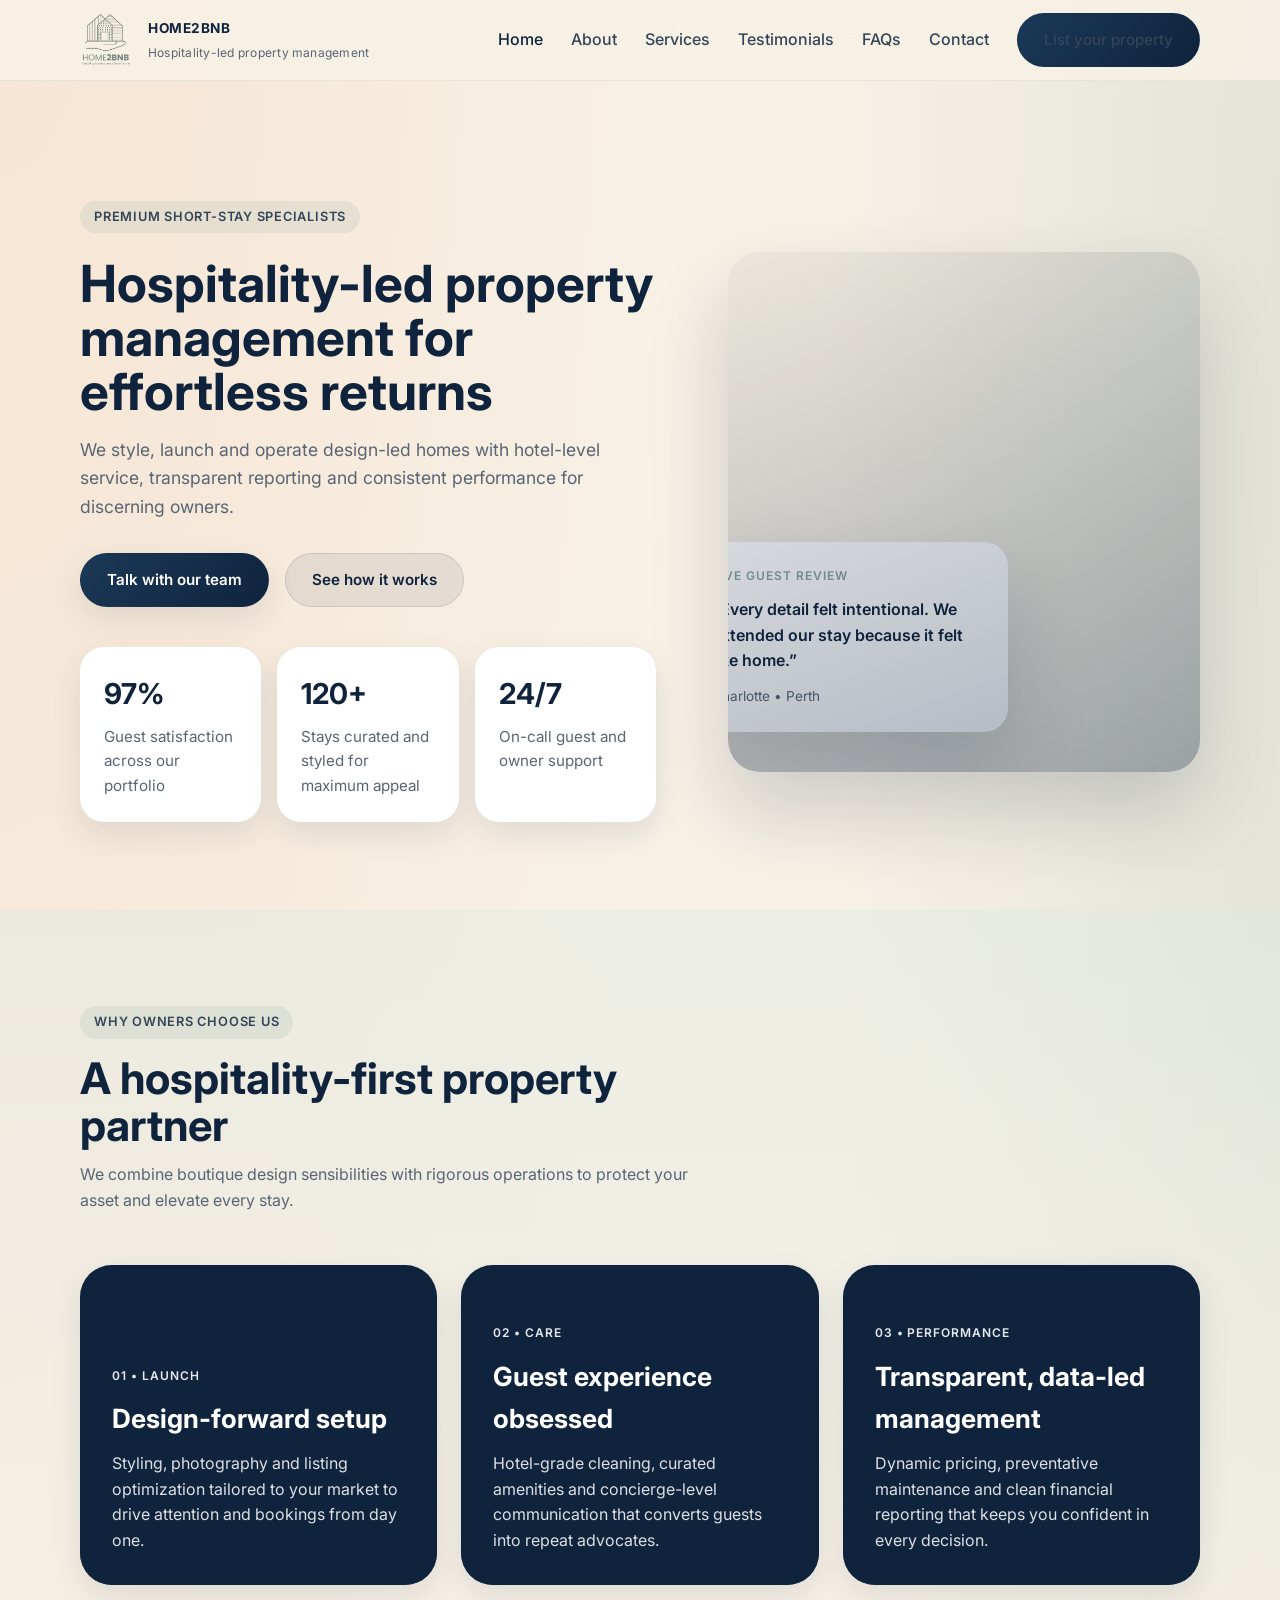
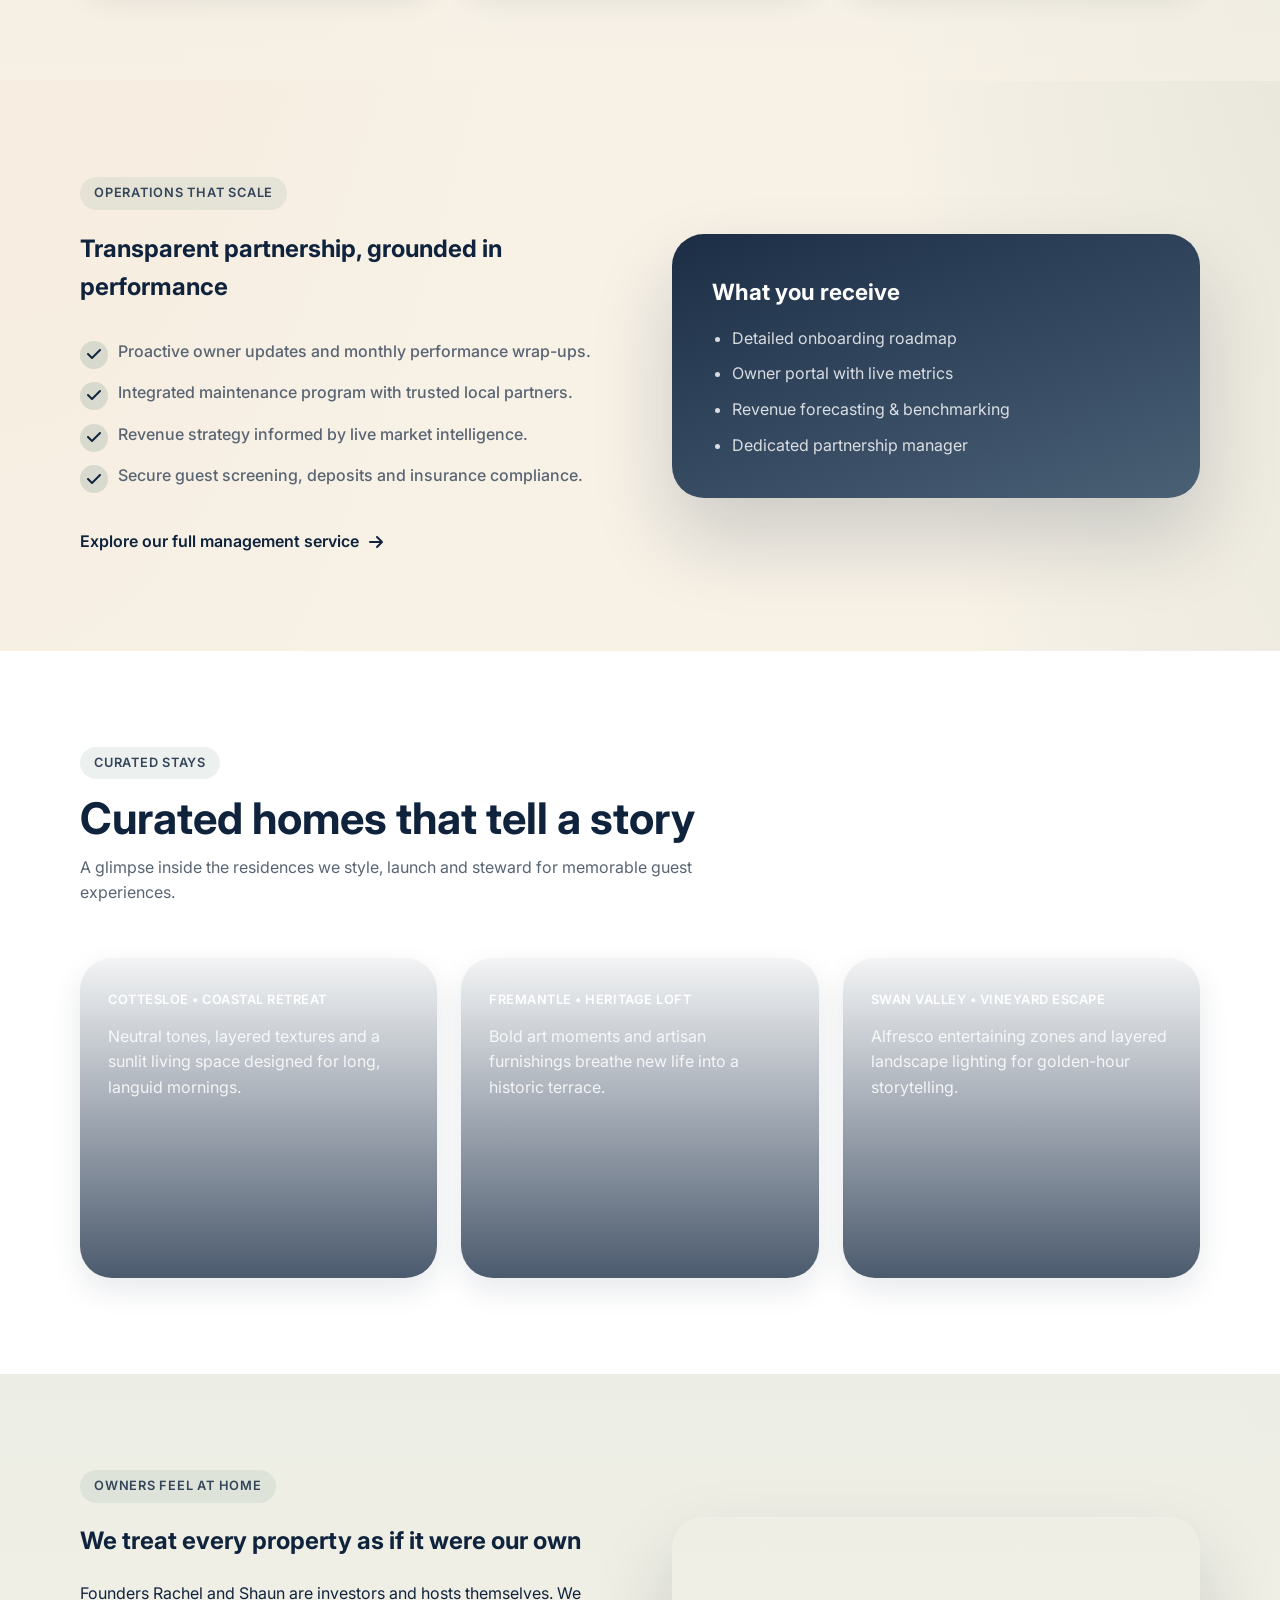
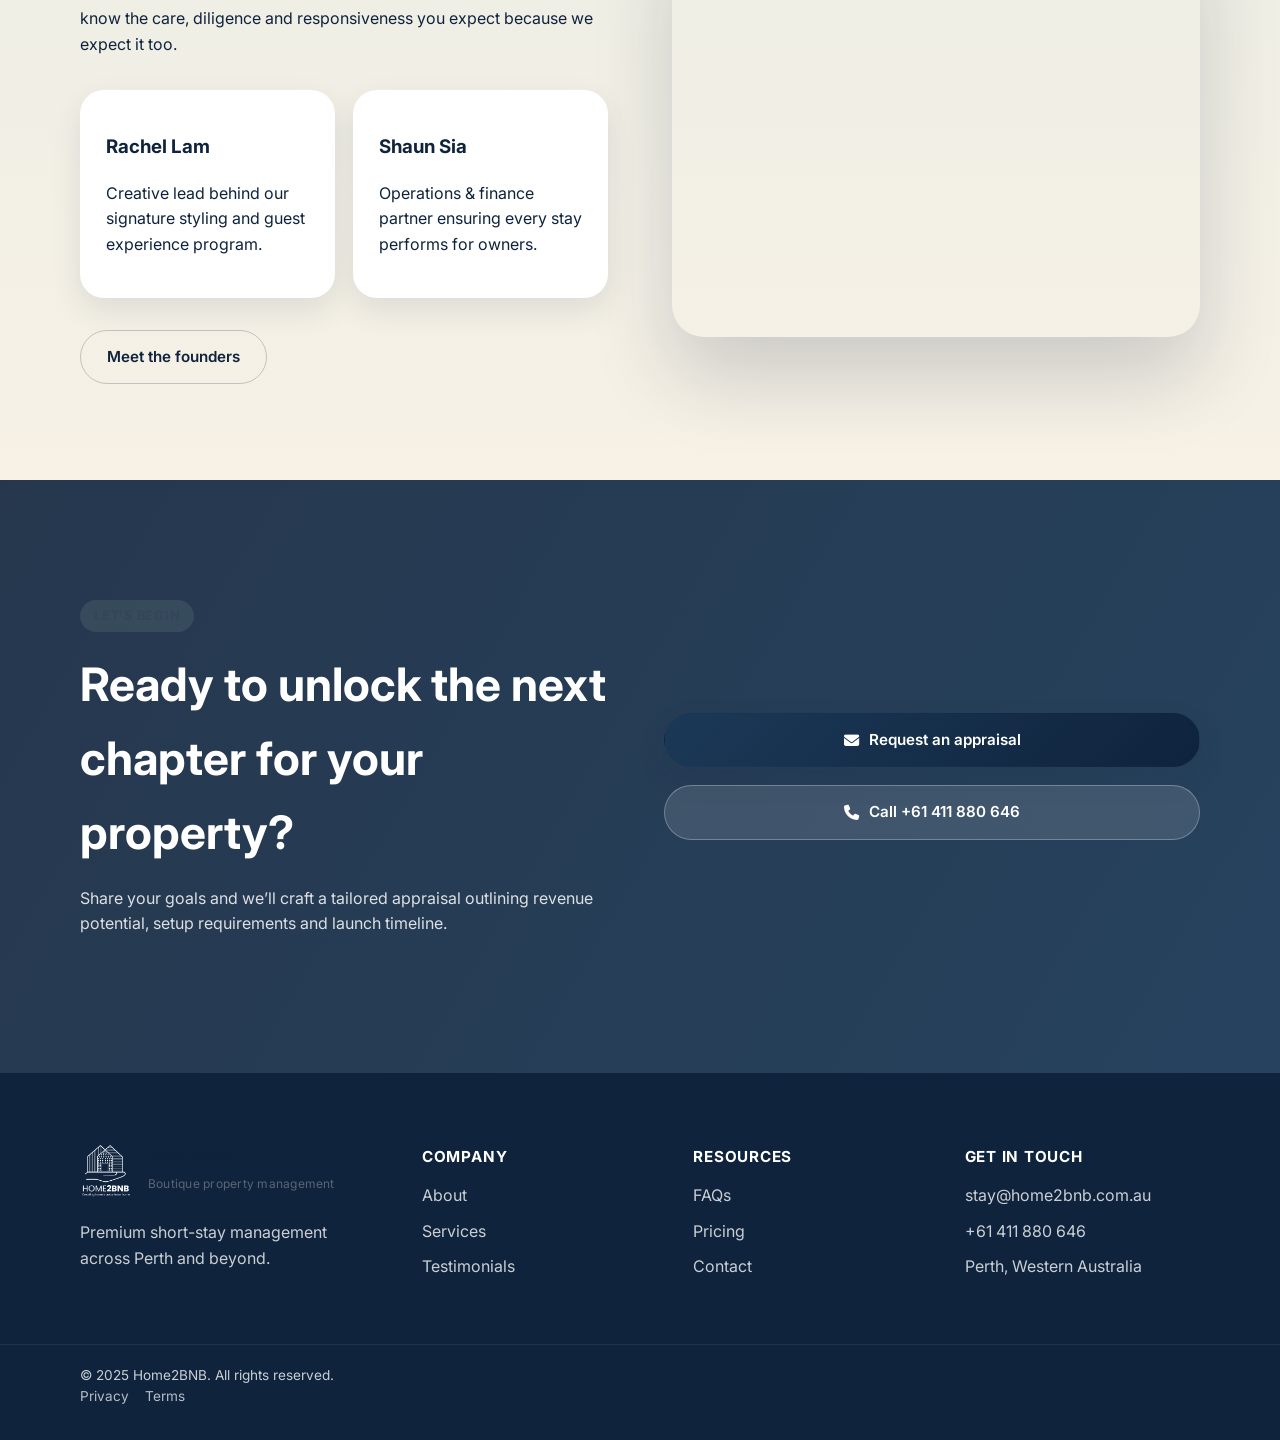
==== index.html @ 4fc65914 "Rename boutique assets to force fresh deploy" ====
<!DOCTYPE html>
<html lang="en">
<head>
  <meta charset="UTF-8" />
  <meta name="viewport" content="width=device-width, initial-scale=1" />
  <meta http-equiv="Cache-Control" content="no-cache, no-store, must-revalidate" />
  <meta http-equiv="Pragma" content="no-cache" />
  <meta http-equiv="Expires" content="0" />
  <title>Home2BNB — Hospitality-led Property Management</title>
  <link rel="preconnect" href="https://fonts.googleapis.com">
  <link rel="preconnect" href="https://fonts.gstatic.com" crossorigin>
  <link href="https://fonts.googleapis.com/css2?family=Inter:wght@400;500;600;700&display=swap" rel="stylesheet">
  <link rel="stylesheet" href="https://cdnjs.cloudflare.com/ajax/libs/font-awesome/6.5.0/css/all.min.css">
  <link rel="stylesheet" href="boutique-theme-v2.css?v=20240320" />
</head>
<body>
  <header class="main-header">
    <div class="container header-container">
      <a href="index.html" class="logo" aria-label="Home2BNB home">
        <img src="Asset 1.png" alt="Home2BNB logo" />
        <div class="logo-text">
          <span class="logo-name">Home2BNB</span>
          <span class="logo-tagline">Hospitality-led property management</span>
        </div>
      </a>

      <button class="nav-toggle" type="button" aria-expanded="false" aria-controls="primary-menu" aria-label="Toggle navigation">
        <span class="nav-toggle-icon" aria-hidden="true">
          <span></span>
          <span></span>
          <span></span>
        </span>
      </button>

      <nav class="nav-menu" id="primary-menu">
        <ul>
          <li class="is-active"><a href="index.html">Home</a></li>
          <li><a href="about.html">About</a></li>
          <li><a href="services.html">Services</a></li>
          <li><a href="testimonials.html">Testimonials</a></li>
          <li><a href="faqs.html">FAQs</a></li>
          <li><a href="contact.html">Contact</a></li>
          <li class="cta"><a class="btn btn-primary" href="https://book.hostfully.com/home2bnb">List your property</a></li>
        </ul>
      </nav>
    </div>
  </header>

  <main>
    <section class="hero">
      <div class="container hero__grid">
        <div class="hero__content">
          <span class="pill">Premium short-stay specialists</span>
          <h1>Hospitality-led property management for effortless returns</h1>
          <p class="lead">We style, launch and operate design-led homes with hotel-level service, transparent reporting and consistent performance for discerning owners.</p>
          <div class="hero__actions">
            <a class="btn btn-primary" href="contact.html">Talk with our team</a>
            <a class="btn btn-ghost" href="services.html">See how it works</a>
          </div>

          <dl class="hero__stats">
            <div class="stat-card reveal">
              <dt>97%</dt>
              <dd>Guest satisfaction across our portfolio</dd>
            </div>
            <div class="stat-card reveal" style="--reveal-delay: 120ms;">
              <dt>120+</dt>
              <dd>Stays curated and styled for maximum appeal</dd>
            </div>
            <div class="stat-card reveal" style="--reveal-delay: 240ms;">
              <dt>24/7</dt>
              <dd>On-call guest and owner support</dd>
            </div>
          </dl>
        </div>

        <div class="hero__visual">
          <div class="hero-photo" role="presentation">
            <div class="floating-card">
              <span class="floating-eyebrow">Live guest review</span>
              <p>“Every detail felt intentional. We extended our stay because it felt like home.”</p>
              <span class="floating-meta">Charlotte • Perth</span>
            </div>
          </div>
        </div>
      </div>
    </section>

    <section class="section section--soft" id="partner">
      <div class="container">
        <div class="section__head">
          <span class="pill">Why owners choose us</span>
          <h2>A hospitality-first property partner</h2>
          <p class="section__lead">We combine boutique design sensibilities with rigorous operations to protect your asset and elevate every stay.</p>
        </div>

        <div class="feature-grid">
          <article class="feature-card reveal" style="--bg:url('https://images.unsplash.com/photo-1505691723518-36a5ac3be353?auto=format&fit=crop&w=1600&q=80');">
            <span class="feature-card__eyebrow">01 • Launch</span>
            <h3>Design-forward setup</h3>
            <p>Styling, photography and listing optimization tailored to your market to drive attention and bookings from day one.</p>
          </article>

          <article class="feature-card reveal" style="--bg:url('https://images.unsplash.com/photo-1522202176988-66273c2fd55f?auto=format&fit=crop&w=1600&q=80'); --reveal-delay: 120ms;">
            <span class="feature-card__eyebrow">02 • Care</span>
            <h3>Guest experience obsessed</h3>
            <p>Hotel-grade cleaning, curated amenities and concierge-level communication that converts guests into repeat advocates.</p>
          </article>

          <article class="feature-card reveal" style="--bg:url('https://images.unsplash.com/photo-1499952127939-9bbf5af6c51c?auto=format&fit=crop&w=1600&q=80'); --reveal-delay: 240ms;">
            <span class="feature-card__eyebrow">03 • Performance</span>
            <h3>Transparent, data-led management</h3>
            <p>Dynamic pricing, preventative maintenance and clean financial reporting that keeps you confident in every decision.</p>
          </article>
        </div>
      </div>
    </section>

    <section class="section" id="operations">
      <div class="container split">
        <div class="split__content">
          <span class="pill">Operations that scale</span>
          <h2>Transparent partnership, grounded in performance</h2>
          <ul class="checklist">
            <li class="reveal">Proactive owner updates and monthly performance wrap-ups.</li>
            <li class="reveal" style="--reveal-delay: 120ms;">Integrated maintenance program with trusted local partners.</li>
            <li class="reveal" style="--reveal-delay: 240ms;">Revenue strategy informed by live market intelligence.</li>
            <li class="reveal" style="--reveal-delay: 360ms;">Secure guest screening, deposits and insurance compliance.</li>
          </ul>
          <a class="text-link" href="services.html">Explore our full management service <i class="fa-solid fa-arrow-right"></i></a>
        </div>
        <div class="split__visual reveal" style="--reveal-delay: 200ms;">
          <div class="gradient-panel">
            <h3>What you receive</h3>
            <ul>
              <li>Detailed onboarding roadmap</li>
              <li>Owner portal with live metrics</li>
              <li>Revenue forecasting &amp; benchmarking</li>
              <li>Dedicated partnership manager</li>
            </ul>
          </div>
        </div>
      </div>
    </section>

    <section class="section section--gallery" id="portfolio">
      <div class="container">
        <div class="section__head">
          <span class="pill">Curated stays</span>
          <h2>Curated homes that tell a story</h2>
          <p class="section__lead">A glimpse inside the residences we style, launch and steward for memorable guest experiences.</p>
        </div>
        <div class="property-grid">
          <article class="property-card reveal" style="--bg:url('https://images.unsplash.com/photo-1505691723518-36a5ac3be353?auto=format&fit=crop&w=1600&q=80');">
            <span class="property-card__label">Cottesloe • Coastal Retreat</span>
            <p>Neutral tones, layered textures and a sunlit living space designed for long, languid mornings.</p>
          </article>
          <article class="property-card reveal" style="--bg:url('https://images.unsplash.com/photo-1493666438817-866a91353ca9?auto=format&fit=crop&w=1600&q=80'); --reveal-delay: 120ms;">
            <span class="property-card__label">Fremantle • Heritage Loft</span>
            <p>Bold art moments and artisan furnishings breathe new life into a historic terrace.</p>
          </article>
          <article class="property-card reveal" style="--bg:url('https://images.unsplash.com/photo-1568605114967-8130f3a36994?auto=format&fit=crop&w=1600&q=80'); --reveal-delay: 240ms;">
            <span class="property-card__label">Swan Valley • Vineyard Escape</span>
            <p>Alfresco entertaining zones and layered landscape lighting for golden-hour storytelling.</p>
          </article>
        </div>
      </div>
    </section>

    <section class="section section--soft" id="owners">
      <div class="container split split--reverse">
        <div class="split__visual reveal">
          <div class="portrait-card" role="presentation"></div>
        </div>
        <div class="split__content">
          <span class="pill">Owners feel at home</span>
          <h2>We treat every property as if it were our own</h2>
          <p>Founders Rachel and Shaun are investors and hosts themselves. We know the care, diligence and responsiveness you expect because we expect it too.</p>
          <div class="bio-cards">
            <article class="bio-card reveal">
              <h3>Rachel Lam</h3>
              <p>Creative lead behind our signature styling and guest experience program.</p>
            </article>
            <article class="bio-card reveal" style="--reveal-delay: 160ms;">
              <h3>Shaun Sia</h3>
              <p>Operations &amp; finance partner ensuring every stay performs for owners.</p>
            </article>
          </div>
          <a class="btn btn-outline" href="about.html">Meet the founders</a>
        </div>
      </div>
    </section>

    <section class="section section--cta">
      <div class="container cta-panel">
        <div class="cta-panel__copy">
          <span class="pill">Let’s begin</span>
          <h2>Ready to unlock the next chapter for your property?</h2>
          <p>Share your goals and we’ll craft a tailored appraisal outlining revenue potential, setup requirements and launch timeline.</p>
        </div>
        <div class="cta-panel__actions">
          <a class="btn btn-primary" href="mailto:stay@home2bnb.com.au"><i class="fa-solid fa-envelope"></i> Request an appraisal</a>
          <a class="btn btn-ghost" href="tel:+61411880646"><i class="fa-solid fa-phone"></i> Call +61 411 880 646</a>
        </div>
      </div>
    </section>
  </main>

  <footer class="site-footer">
    <div class="container footer__grid">
      <div class="footer__brand">
        <a href="index.html" class="logo">
          <img src="Asset 2.png" alt="Home2BNB secondary logo" />
          <div class="logo-text">
            <span class="logo-name">Home2BNB</span>
            <span class="logo-tagline">Boutique property management</span>
          </div>
        </a>
        <p>Premium short-stay management across Perth and beyond.</p>
      </div>
      <div class="footer__column">
        <h4>Company</h4>
        <ul>
          <li><a href="about.html">About</a></li>
          <li><a href="services.html">Services</a></li>
          <li><a href="testimonials.html">Testimonials</a></li>
        </ul>
      </div>
      <div class="footer__column">
        <h4>Resources</h4>
        <ul>
          <li><a href="faqs.html">FAQs</a></li>
          <li><a href="services.html#pricing">Pricing</a></li>
          <li><a href="contact.html">Contact</a></li>
        </ul>
      </div>
      <div class="footer__column">
        <h4>Get in touch</h4>
        <ul>
          <li><a href="mailto:stay@home2bnb.com.au">stay@home2bnb.com.au</a></li>
          <li><a href="tel:+61411880646">+61 411 880 646</a></li>
          <li>Perth, Western Australia</li>
        </ul>
      </div>
    </div>
    <div class="footer__bottom">
      <div class="container">
        <span>© 2025 Home2BNB. All rights reserved.</span>
        <nav aria-label="Legal links">
          <a href="#">Privacy</a>
          <a href="#">Terms</a>
        </nav>
      </div>
    </div>
  </footer>

  <script src="boutique-effects-v2.js?v=20240320" defer></script>
</body>
</html>
---- boutique-theme-v2.css ----
/* =====================================================
   Home2BNB — Boutique Hospitality Theme
   Updated to mirror the refined peach & sage aesthetic
   ===================================================== */

:root {
  --sand-50: #f7f1e6;
  --sand-100: #efe5d5;
  --sand-200: #e3d6c0;
  --sage-200: #dde9e3;
  --sage-500: #8aa69a;
  --peach-400: #f5c7a5;
  --ink-900: #0f233d;
  --ink-700: #344559;
  --ink-500: #5a6573;
  --white: #ffffff;
  --radius-lg: 32px;
  --radius-md: 24px;
  --radius-sm: 16px;
  --shadow-lg: 0 40px 80px rgba(15, 35, 61, 0.18);
  --shadow-md: 0 22px 60px rgba(15, 35, 61, 0.12);
  --shadow-sm: 0 12px 30px rgba(15, 35, 61, 0.10);
  --max-width: 1120px;
}

* {
  box-sizing: border-box;
}

html {
  font-size: 16px;
  scroll-behavior: smooth;
}

body {
  margin: 0;
  font-family: "Inter", system-ui, -apple-system, "Segoe UI", sans-serif;
  color: var(--ink-900);
  line-height: 1.6;
  background:
    radial-gradient(100% 120% at 0% -10%, rgba(245, 199, 165, 0.32), transparent 55%),
    radial-gradient(70% 90% at 110% 10%, rgba(138, 166, 154, 0.24), transparent 65%),
    var(--sand-50);
}

a {
  color: inherit;
  text-decoration: none;
}

a:hover,
a:focus {
  opacity: 0.88;
}

img {
  display: block;
  max-width: 100%;
  height: auto;
}

.container {
  width: min(var(--max-width), 92%);
  margin-inline: auto;
}

main {
  overflow: hidden;
}

/* ===================== HEADER ===================== */
.main-header {
  position: sticky;
  top: 0;
  z-index: 80;
  background: rgba(247, 241, 230, 0.85);
  backdrop-filter: blur(18px);
  border-bottom: 1px solid rgba(15, 35, 61, 0.06);
}

.header-container {
  display: flex;
  align-items: center;
  justify-content: space-between;
  min-height: 80px;
  gap: 24px;
}

.logo {
  display: inline-flex;
  align-items: center;
  gap: 16px;
}

.logo img {
  width: 52px;
  height: 52px;
  object-fit: contain;
}

.logo-text {
  display: flex;
  flex-direction: column;
  gap: 4px;
}

.logo-name {
  font-weight: 700;
  letter-spacing: 0.04em;
  text-transform: uppercase;
  font-size: 0.85rem;
  color: var(--ink-900);
}

.logo-tagline {
  font-size: 0.75rem;
  color: var(--ink-500);
  letter-spacing: 0.02em;
}

.nav-toggle {
  display: none;
  background: var(--white);
  border: none;
  padding: 14px 16px;
  border-radius: var(--radius-sm);
  box-shadow: var(--shadow-sm);
  cursor: pointer;
}

.nav-toggle-icon {
  display: flex;
  flex-direction: column;
  gap: 6px;
}

.nav-toggle-icon span {
  width: 24px;
  height: 2px;
  background: var(--ink-900);
  border-radius: 999px;
  transition: transform 0.28s ease, opacity 0.28s ease;
}

.nav-toggle.is-active .nav-toggle-icon span:nth-child(1) {
  transform: translateY(8px) rotate(45deg);
}

.nav-toggle.is-active .nav-toggle-icon span:nth-child(2) {
  opacity: 0;
}

.nav-toggle.is-active .nav-toggle-icon span:nth-child(3) {
  transform: translateY(-8px) rotate(-45deg);
}

.nav-menu ul {
  list-style: none;
  display: flex;
  align-items: center;
  gap: 28px;
  margin: 0;
  padding: 0;
}

.nav-menu a {
  font-weight: 500;
  color: var(--ink-700);
}

.nav-menu .is-active a {
  color: var(--ink-900);
}

.nav-menu .cta .btn {
  box-shadow: none;
}

body.nav-open {
  overflow: hidden;
}

/* ===================== HERO ===================== */
.hero {
  padding: 120px 0 88px;
}

.hero__grid {
  display: grid;
  grid-template-columns: 1.1fr 0.9fr;
  gap: 72px;
  align-items: center;
}

.pill {
  display: inline-flex;
  align-items: center;
  gap: 8px;
  padding: 6px 14px;
  border-radius: 999px;
  font-size: 0.8rem;
  font-weight: 600;
  letter-spacing: 0.06em;
  text-transform: uppercase;
  background: rgba(138, 166, 154, 0.16);
  color: var(--ink-700);
}

.hero h1 {
  font-size: clamp(2.8rem, 4vw, 3.6rem);
  line-height: 1.05;
  margin: 24px 0 16px;
}

.lead {
  font-size: 1.1rem;
  color: var(--ink-500);
  max-width: 560px;
}

.hero__actions {
  display: flex;
  flex-wrap: wrap;
  gap: 16px;
  margin: 32px 0 40px;
}

.hero__stats {
  display: grid;
  grid-template-columns: repeat(3, minmax(0, 1fr));
  gap: 16px;
  margin: 0;
  padding: 0;
}

.hero__stats dt {
  font-size: 1.8rem;
  font-weight: 700;
  color: var(--ink-900);
}

.hero__stats dd {
  margin: 8px 0 0;
  color: var(--ink-500);
  font-size: 0.95rem;
}

.stat-card {
  background: var(--white);
  border-radius: var(--radius-md);
  padding: 24px;
  box-shadow: var(--shadow-sm);
  transition: transform 0.3s ease, box-shadow 0.3s ease;
}

.stat-card:hover {
  transform: translateY(-6px);
  box-shadow: var(--shadow-md);
}

.hero__visual {
  position: relative;
}

.hero-photo {
  position: relative;
  border-radius: var(--radius-lg);
  min-height: 520px;
  background: url('https://images.unsplash.com/photo-1505691723518-36a5ac3be353?auto=format&fit=crop&w=1600&q=80') center/cover;
  box-shadow: var(--shadow-lg);
  overflow: hidden;
}

.hero-photo::after {
  content: "";
  position: absolute;
  inset: 0;
  background: linear-gradient(160deg, rgba(15, 35, 61, 0.05), rgba(15, 35, 61, 0.35));
}

.floating-card {
  position: absolute;
  bottom: 40px;
  left: -40px;
  background: var(--white);
  border-radius: var(--radius-md);
  padding: 24px;
  width: min(320px, 90%);
  box-shadow: var(--shadow-lg);
  display: grid;
  gap: 12px;
  animation: float-in 1.1s ease forwards;
}

.floating-eyebrow {
  font-size: 0.75rem;
  font-weight: 600;
  letter-spacing: 0.08em;
  text-transform: uppercase;
  color: var(--sage-500);
}

.floating-card p {
  margin: 0;
  font-weight: 600;
  color: var(--ink-900);
}

.floating-meta {
  font-size: 0.85rem;
  color: var(--ink-500);
}

/* ===================== BUTTONS ===================== */
.btn {
  display: inline-flex;
  align-items: center;
  justify-content: center;
  gap: 10px;
  padding: 14px 26px;
  border-radius: 999px;
  font-weight: 600;
  font-size: 0.95rem;
  border: 1px solid transparent;
  transition: transform 0.25s ease, box-shadow 0.25s ease, background 0.25s ease;
}

.btn-primary {
  background: linear-gradient(135deg, #1b3957, #0f233d);
  color: var(--white);
  box-shadow: var(--shadow-sm);
}

.btn-primary:hover {
  transform: translateY(-3px);
  box-shadow: var(--shadow-md);
}

.btn-ghost {
  background: rgba(15, 35, 61, 0.08);
  color: var(--ink-900);
  border-color: rgba(15, 35, 61, 0.12);
}

.btn-ghost:hover {
  background: rgba(15, 35, 61, 0.12);
}

.btn-outline {
  border-color: rgba(15, 35, 61, 0.22);
  color: var(--ink-900);
  background: transparent;
}

.btn-outline:hover {
  border-color: rgba(15, 35, 61, 0.35);
}

.text-link {
  display: inline-flex;
  align-items: center;
  gap: 10px;
  font-weight: 600;
  color: var(--ink-900);
}

.text-link i {
  transition: transform 0.25s ease;
}

.text-link:hover i {
  transform: translateX(6px);
}

/* ===================== GENERIC SECTION LAYOUT ===================== */
.section {
  padding: 96px 0;
  position: relative;
}

.section--soft {
  background: linear-gradient(180deg, rgba(221, 233, 227, 0.42), rgba(247, 241, 230, 0.65));
}

.section--gallery {
  background: var(--white);
}

.section__head {
  text-align: left;
  max-width: 620px;
  margin-bottom: 52px;
}

.section__head h2 {
  margin: 16px 0 12px;
  font-size: clamp(2.2rem, 3.4vw, 2.8rem);
  line-height: 1.1;
}

.section__lead {
  color: var(--ink-500);
  margin: 0;
}

/* ===================== PAGE HERO (INTERIOR) ===================== */
.page-hero {
  padding: 140px 0 96px;
  background: linear-gradient(135deg, rgba(221, 233, 227, 0.55), rgba(247, 241, 230, 0.8));
}

.page-hero__inner {
  display: grid;
  grid-template-columns: repeat(2, minmax(0, 1fr));
  gap: 64px;
  align-items: center;
}

.page-hero__inner h1 {
  font-size: clamp(2.6rem, 4vw, 3.3rem);
  margin: 18px 0 12px;
}

.page-hero__inner p {
  color: var(--ink-500);
  margin-bottom: 0;
}

.page-hero__visual {
  min-height: 420px;
  border-radius: var(--radius-lg);
  background-size: cover;
  background-position: center;
  box-shadow: var(--shadow-lg);
  position: relative;
  overflow: hidden;
}

.page-hero__visual::after {
  content: "";
  position: absolute;
  inset: 0;
  background: linear-gradient(180deg, rgba(15, 35, 61, 0.05), rgba(15, 35, 61, 0.35));
}

.page-hero__meta {
  display: flex;
  gap: 24px;
  margin-top: 32px;
  flex-wrap: wrap;
}

.meta-card {
  background: var(--white);
  border-radius: var(--radius-md);
  padding: 20px 24px;
  box-shadow: var(--shadow-sm);
  min-width: 180px;
}

.meta-card strong {
  display: block;
  font-size: 1.1rem;
  color: var(--ink-900);
}

.meta-card span {
  display: block;
  margin-top: 6px;
  font-size: 0.9rem;
  color: var(--ink-500);
}

/* ===================== GENERIC GRID HELPERS ===================== */
.content-grid {
  display: grid;
  gap: 36px;
}

.content-grid--two {
  grid-template-columns: repeat(2, minmax(0, 1fr));
  align-items: start;
}

.card-stack {
  display: grid;
  gap: 20px;
}

.card {
  background: var(--white);
  border-radius: var(--radius-md);
  padding: 28px;
  box-shadow: var(--shadow-sm);
}

.card h3 {
  margin-top: 0;
  margin-bottom: 12px;
}

.card p:last-child {
  margin-bottom: 0;
}

.profile-card {
  display: grid;
  gap: 18px;
}

.profile-card img {
  border-radius: var(--radius-md);
  width: 100%;
  box-shadow: var(--shadow-sm);
}

.profile-card h3 {
  margin: 0;
}

.profile-card span {
  display: block;
  font-size: 0.9rem;
  color: var(--ink-500);
}

.highlight-band {
  display: grid;
  gap: 20px;
  padding: 32px;
  border-radius: var(--radius-lg);
  background: rgba(255, 255, 255, 0.78);
  box-shadow: var(--shadow-sm);
}

.highlight-band ul {
  margin: 0;
  padding-left: 20px;
  color: var(--ink-500);
  display: grid;
  gap: 10px;
}

.step-list {
  list-style: none;
  padding: 0;
  margin: 0;
  display: grid;
  gap: 18px;
  counter-reset: step;
}

.step-list li {
  counter-increment: step;
  position: relative;
  background: var(--white);
  border-radius: var(--radius-md);
  padding: 28px 28px 28px 88px;
  box-shadow: var(--shadow-sm);
}

.step-list li::before {
  content: counter(step, decimal-leading-zero);
  position: absolute;
  left: 28px;
  top: 28px;
  font-weight: 700;
  font-size: 1.2rem;
  letter-spacing: 0.08em;
  color: var(--ink-900);
}

.service-matrix {
  display: grid;
  gap: 20px;
}

.service-matrix .card {
  display: grid;
  gap: 14px;
}

/* ===================== FAQ ===================== */
.faq-list {
  display: grid;
  gap: 18px;
}

.faq-item {
  background: var(--white);
  border-radius: var(--radius-md);
  padding: 24px 28px;
  box-shadow: var(--shadow-sm);
}

.faq-item h3 {
  margin: 0 0 10px;
  font-size: 1.2rem;
}

.faq-item p {
  margin: 0;
  color: var(--ink-500);
}

/* ===================== CONTACT ===================== */
.contact-grid {
  display: grid;
  gap: 32px;
  grid-template-columns: repeat(2, minmax(0, 1fr));
}

.contact-card {
  background: var(--white);
  border-radius: var(--radius-lg);
  padding: 32px;
  box-shadow: var(--shadow-md);
  display: grid;
  gap: 16px;
}

.contact-card a {
  font-weight: 600;
}

.form-card form {
  display: grid;
  gap: 16px;
}

.form-card label {
  display: grid;
  gap: 8px;
  font-weight: 600;
  color: var(--ink-700);
}

.form-card input,
.form-card textarea {
  padding: 14px 16px;
  border-radius: var(--radius-sm);
  border: 1px solid rgba(15, 35, 61, 0.18);
  font: inherit;
  resize: vertical;
}

.form-card textarea {
  min-height: 140px;
}

/* ===================== TESTIMONIAL GRID ===================== */
.testimonial-grid {
  display: grid;
  gap: 20px;
  grid-template-columns: repeat(3, minmax(0, 1fr));
}

.testimonial-card {
  background: var(--white);
  border-radius: var(--radius-md);
  padding: 28px;
  box-shadow: var(--shadow-sm);
  display: grid;
  gap: 18px;
}

.testimonial-card .quote {
  font-size: 1.05rem;
  color: var(--ink-700);
}

.testimonial-card .meta {
  display: flex;
  align-items: center;
  gap: 14px;
  font-weight: 600;
}

.testimonial-card .meta span {
  display: block;
  font-size: 0.85rem;
  color: var(--ink-500);
}

/* ===================== FEATURE GRID ===================== */
.feature-grid {
  display: grid;
  grid-template-columns: repeat(3, minmax(0, 1fr));
  gap: 24px;
}

.feature-card {
  position: relative;
  padding: 32px;
  border-radius: var(--radius-lg);
  min-height: 320px;
  display: flex;
  flex-direction: column;
  justify-content: flex-end;
  color: var(--white);
  background: #0f233d;
  overflow: hidden;
  box-shadow: var(--shadow-sm);
  transform: translateY(10px);
  transition: transform 0.4s ease, box-shadow 0.4s ease;
}

.feature-card::before {
  content: "";
  position: absolute;
  inset: 0;
  background: linear-gradient(180deg, rgba(15, 35, 61, 0.1) 0%, rgba(15, 35, 61, 0.75) 100%), var(--bg, transparent);
  z-index: 1;
}

.feature-card::after {
  content: "";
  position: absolute;
  inset: 0;
  background: var(--bg, transparent);
  background-image: var(--bg);
  background-size: cover;
  background-position: center;
  z-index: 0;
  transform: scale(1.03);
}

.feature-card > * {
  position: relative;
  z-index: 2;
}

.feature-card__eyebrow {
  font-weight: 600;
  letter-spacing: 0.08em;
  text-transform: uppercase;
  font-size: 0.75rem;
  opacity: 0.9;
}

.feature-card h3 {
  font-size: 1.65rem;
  margin: 12px 0;
}

.feature-card p {
  margin: 0;
  color: rgba(255, 255, 255, 0.86);
}

.feature-card:hover {
  transform: translateY(-8px);
  box-shadow: var(--shadow-md);
}

/* ===================== SPLIT SECTION ===================== */
.split {
  display: grid;
  grid-template-columns: repeat(2, minmax(0, 1fr));
  gap: 64px;
  align-items: center;
}

.checklist {
  list-style: none;
  padding: 0;
  margin: 32px 0 40px;
  display: grid;
  gap: 16px;
}

.checklist li {
  padding-left: 38px;
  position: relative;
  color: var(--ink-500);
  font-weight: 500;
}

.checklist li::before {
  content: "\f00c";
  font-family: "Font Awesome 6 Free";
  font-weight: 900;
  position: absolute;
  left: 0;
  top: 2px;
  width: 28px;
  height: 28px;
  border-radius: 50%;
  display: grid;
  place-items: center;
  background: rgba(138, 166, 154, 0.28);
  color: var(--ink-900);
}

.gradient-panel {
  background: linear-gradient(160deg, rgba(15, 35, 61, 0.95), rgba(27, 57, 87, 0.78));
  color: var(--white);
  padding: 40px;
  border-radius: var(--radius-lg);
  box-shadow: var(--shadow-lg);
  display: grid;
  gap: 16px;
}

.gradient-panel h3 {
  margin: 0;
  font-size: 1.4rem;
}

.gradient-panel ul {
  margin: 0;
  padding-left: 20px;
  color: rgba(255, 255, 255, 0.82);
  display: grid;
  gap: 10px;
}

/* ===================== GALLERY ===================== */
.property-grid {
  display: grid;
  grid-template-columns: repeat(3, minmax(0, 1fr));
  gap: 24px;
}

.property-card {
  position: relative;
  border-radius: var(--radius-lg);
  padding: 28px;
  min-height: 320px;
  color: var(--white);
  overflow: hidden;
  box-shadow: var(--shadow-sm);
  transition: transform 0.35s ease, box-shadow 0.35s ease;
}

.property-card::before {
  content: "";
  position: absolute;
  inset: 0;
  background-image: var(--bg);
  background-size: cover;
  background-position: center;
  transform: scale(1.05);
  z-index: 0;
}

.property-card::after {
  content: "";
  position: absolute;
  inset: 0;
  background: linear-gradient(180deg, rgba(15, 35, 61, 0.05) 0%, rgba(15, 35, 61, 0.75) 100%);
  z-index: 1;
}

.property-card > * {
  position: relative;
  z-index: 2;
}

.property-card__label {
  font-weight: 600;
  letter-spacing: 0.04em;
  text-transform: uppercase;
  font-size: 0.8rem;
}

.property-card p {
  margin-top: 12px;
  color: rgba(255, 255, 255, 0.85);
}

.property-card:hover {
  transform: translateY(-8px);
  box-shadow: var(--shadow-md);
}

/* ===================== OWNER SECTION ===================== */
.split--reverse {
  direction: rtl;
}

.split--reverse > * {
  direction: ltr;
}

.portrait-card {
  background: url('https://images.unsplash.com/photo-1521572267360-ee0c2909d518?auto=format&fit=crop&w=1200&q=80') center/cover;
  border-radius: var(--radius-lg);
  min-height: 420px;
  box-shadow: var(--shadow-lg);
}

.bio-cards {
  display: grid;
  grid-template-columns: repeat(2, minmax(0, 1fr));
  gap: 18px;
  margin: 32px 0;
}

.bio-card {
  background: var(--white);
  border-radius: var(--radius-md);
  padding: 24px 26px;
  box-shadow: var(--shadow-sm);
  transition: transform 0.3s ease, box-shadow 0.3s ease;
}

.bio-card:hover {
  transform: translateY(-6px);
  box-shadow: var(--shadow-md);
}

/* ===================== CTA PANEL ===================== */
.section--cta {
  padding: 120px 0;
  background:
    linear-gradient(120deg, rgba(15, 35, 61, 0.9), rgba(27, 57, 87, 0.95)),
    url('https://images.unsplash.com/photo-1522708323590-d24dbb6b0267?auto=format&fit=crop&w=1600&q=80') center/cover;
  color: var(--white);
}

.cta-panel {
  display: grid;
  grid-template-columns: repeat(2, minmax(0, 1fr));
  gap: 48px;
  align-items: center;
}

.cta-panel__copy h2 {
  font-size: clamp(2.2rem, 3.6vw, 3rem);
  margin: 16px 0 12px;
}

.cta-panel__copy p {
  color: rgba(255, 255, 255, 0.84);
}

.cta-panel__actions {
  display: grid;
  gap: 18px;
}

.cta-panel .btn-ghost {
  background: rgba(255, 255, 255, 0.12);
  color: var(--white);
  border-color: rgba(255, 255, 255, 0.28);
}

/* ===================== FOOTER ===================== */
.site-footer {
  background: var(--ink-900);
  color: rgba(255, 255, 255, 0.78);
  padding: 72px 0 32px;
}

.footer__grid {
  display: grid;
  grid-template-columns: 1.3fr repeat(3, minmax(0, 1fr));
  gap: 36px;
}

.footer__brand .logo img {
  filter: brightness(10);
}

.footer__brand p {
  margin-top: 16px;
  max-width: 280px;
}

.footer__column h4 {
  margin: 0 0 14px;
  color: var(--white);
  font-size: 0.95rem;
  letter-spacing: 0.05em;
  text-transform: uppercase;
}

.footer__column ul {
  list-style: none;
  padding: 0;
  margin: 0;
  display: grid;
  gap: 10px;
}

.footer__column a:hover {
  color: var(--white);
}

.footer__bottom {
  border-top: 1px solid rgba(255, 255, 255, 0.08);
  margin-top: 56px;
  padding-top: 20px;
  font-size: 0.85rem;
}

.footer__bottom nav {
  display: flex;
  gap: 16px;
}

.footer__bottom nav a {
  color: rgba(255, 255, 255, 0.7);
}

/* ===================== ANIMATIONS ===================== */
.reveal {
  opacity: 0;
  transform: translateY(28px);
  transition: opacity 0.7s ease, transform 0.7s ease;
  transition-delay: var(--reveal-delay, 0ms);
}

.reveal.in {
  opacity: 1;
  transform: translateY(0);
}

@keyframes float-in {
  from {
    opacity: 0;
    transform: translate3d(-20px, 40px, 0);
  }
  to {
    opacity: 1;
    transform: translate3d(0, 0, 0);
  }
}

/* ===================== RESPONSIVE ===================== */
@media (max-width: 1024px) {
  .hero__grid,
  .split,
  .cta-panel,
  .page-hero__inner,
  .content-grid--two,
  .contact-grid,
  .testimonial-grid {
    grid-template-columns: 1fr;
  }

  .hero__grid {
    gap: 48px;
  }

  .hero-photo {
    min-height: 400px;
  }

  .feature-grid,
  .property-grid,
  .bio-cards,
  .card-stack {
    grid-template-columns: repeat(2, minmax(0, 1fr));
  }

  .floating-card {
    left: 24px;
    bottom: 24px;
  }
}

@media (max-width: 900px) {
  .nav-toggle {
    display: inline-flex;
  }

  .nav-menu {
    position: fixed;
    inset: 88px 16px auto 16px;
    padding: 24px;
    background: var(--white);
    border-radius: var(--radius-md);
    box-shadow: var(--shadow-lg);
    opacity: 0;
    pointer-events: none;
    transform: translateY(-12px);
    transition: opacity 0.3s ease, transform 0.3s ease;
  }

  .nav-menu ul {
    flex-direction: column;
    align-items: flex-start;
    gap: 18px;
  }

  .nav-menu .cta {
    width: 100%;
  }

  .nav-menu .cta .btn {
    width: 100%;
    justify-content: center;
  }

  .nav-menu.is-open {
    opacity: 1;
    pointer-events: auto;
    transform: translateY(0);
  }
}

@media (max-width: 768px) {
  .hero {
    padding: 96px 0 72px;
  }

  .hero__stats {
    grid-template-columns: 1fr;
  }

  .feature-grid,
  .property-grid,
  .contact-grid,
  .testimonial-grid,
  .card-stack {
    grid-template-columns: 1fr;
  }

  .step-list li {
    padding-left: 72px;
  }

  .bio-cards {
    grid-template-columns: 1fr;
  }

  .floating-card {
    position: static;
    margin: 24px 0 0;
    width: 100%;
    animation: float-in 1.1s ease forwards;
  }

  .portrait-card {
    min-height: 320px;
  }

  .cta-panel {
    gap: 32px;
  }

  .cta-panel__actions {
    gap: 14px;
  }

  .footer__grid {
    grid-template-columns: 1fr;
  }
}

@media (max-width: 520px) {
  .header-container {
    gap: 12px;
  }

  .logo img {
    width: 44px;
    height: 44px;
  }

  .logo-text {
    gap: 2px;
  }

  .hero h1 {
    font-size: 2.4rem;
  }

  .section {
    padding: 80px 0;
  }
}
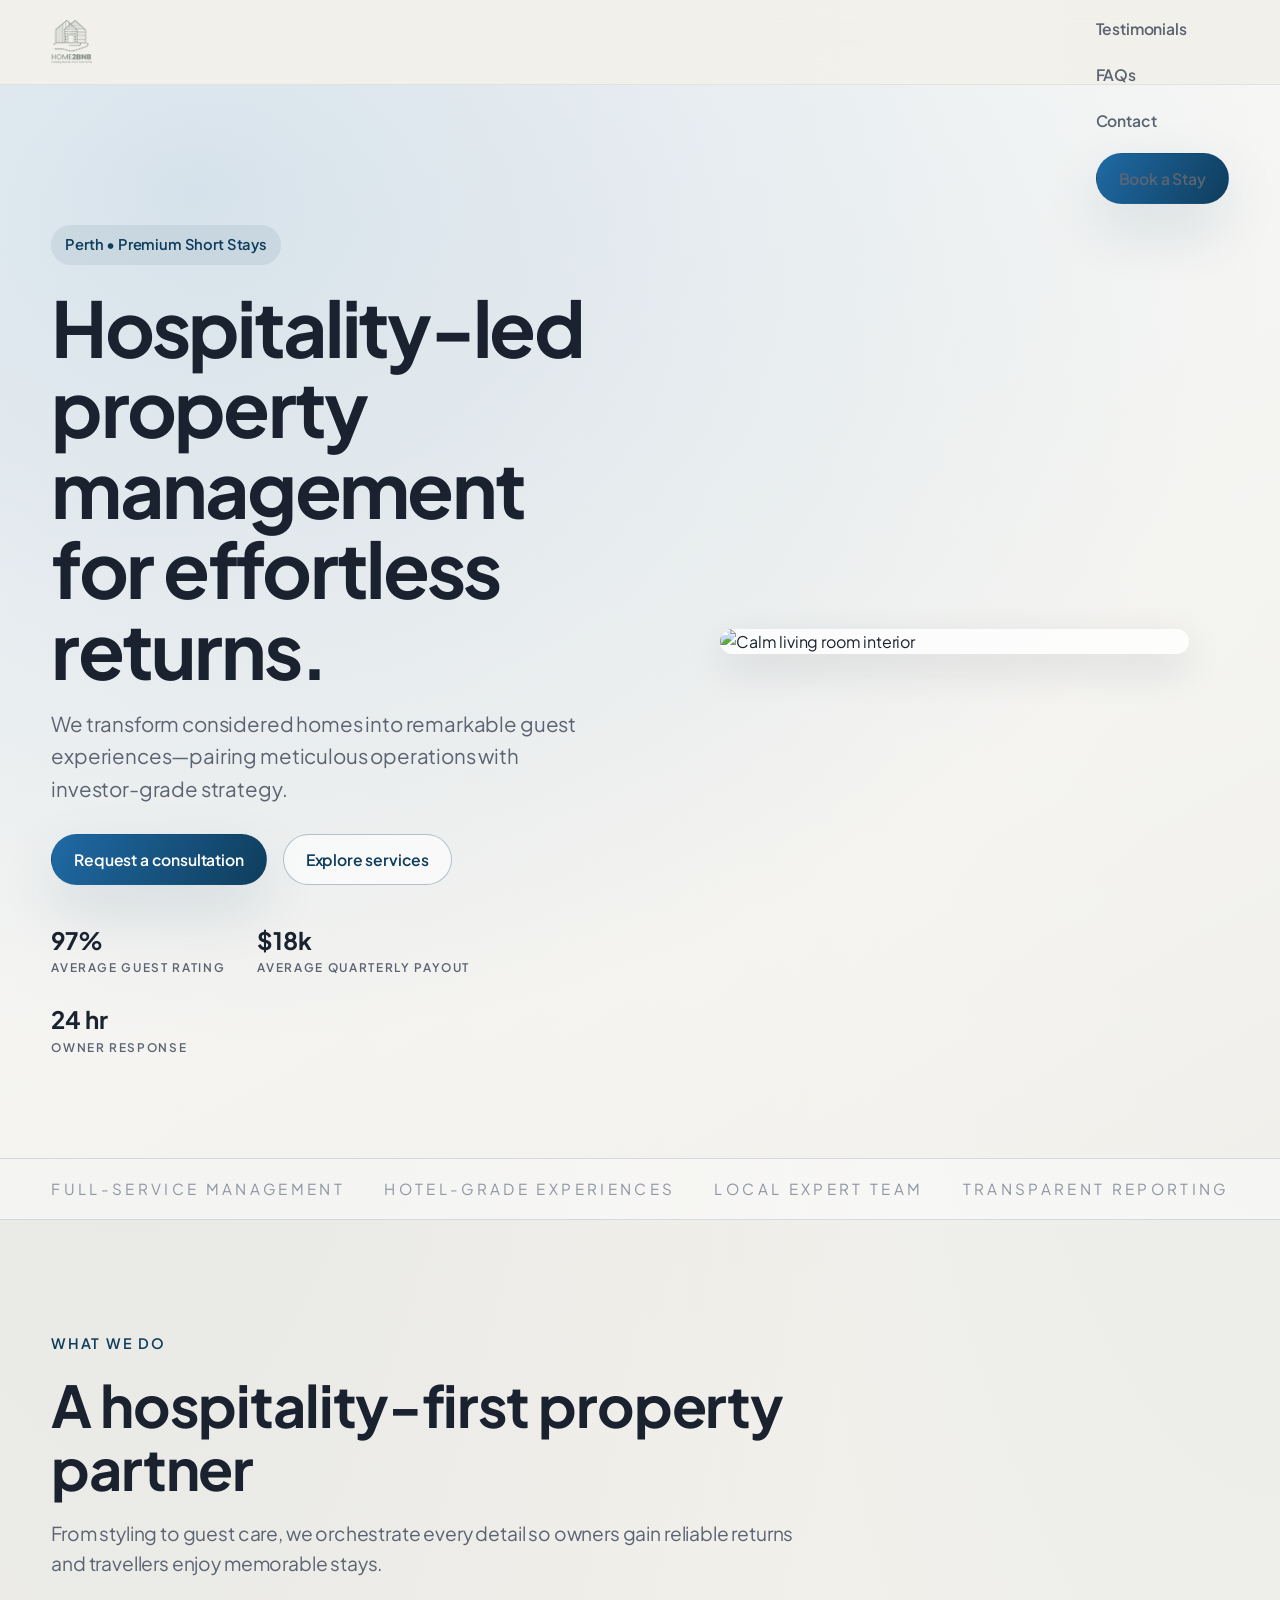
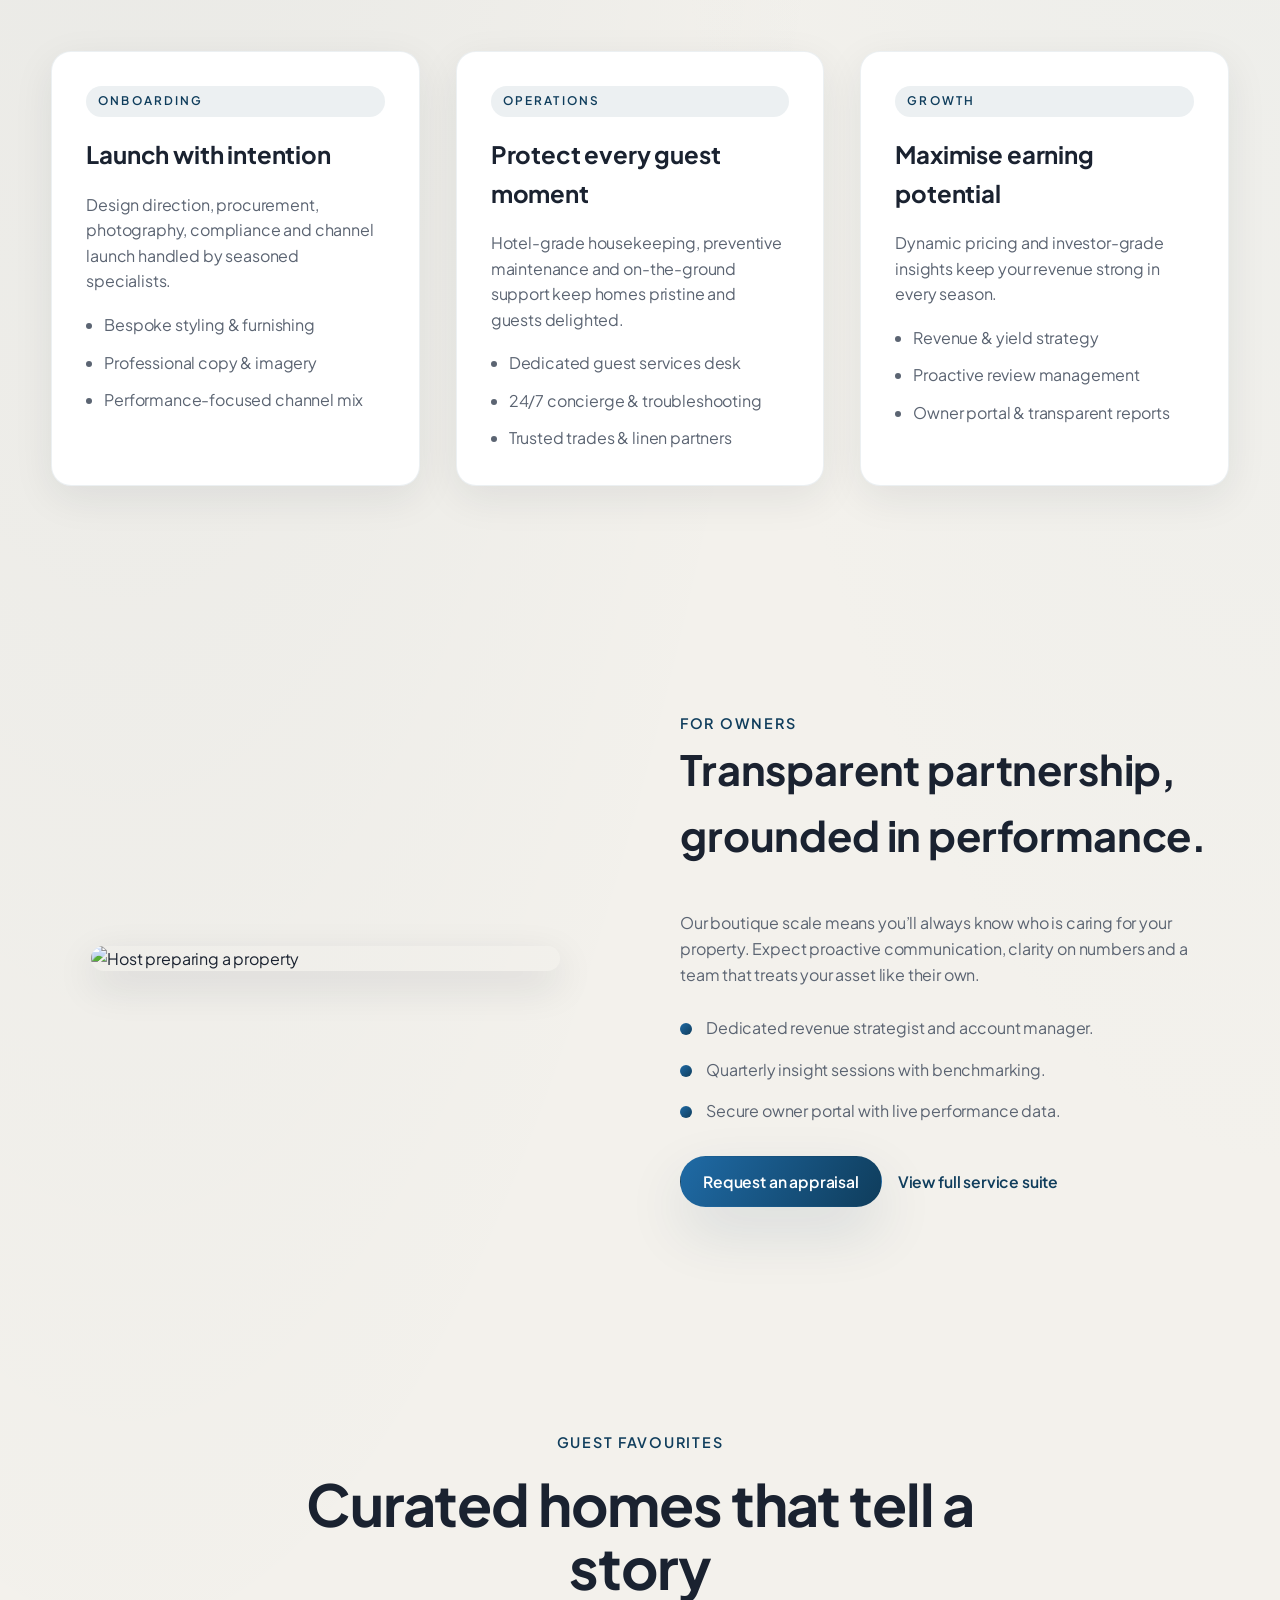
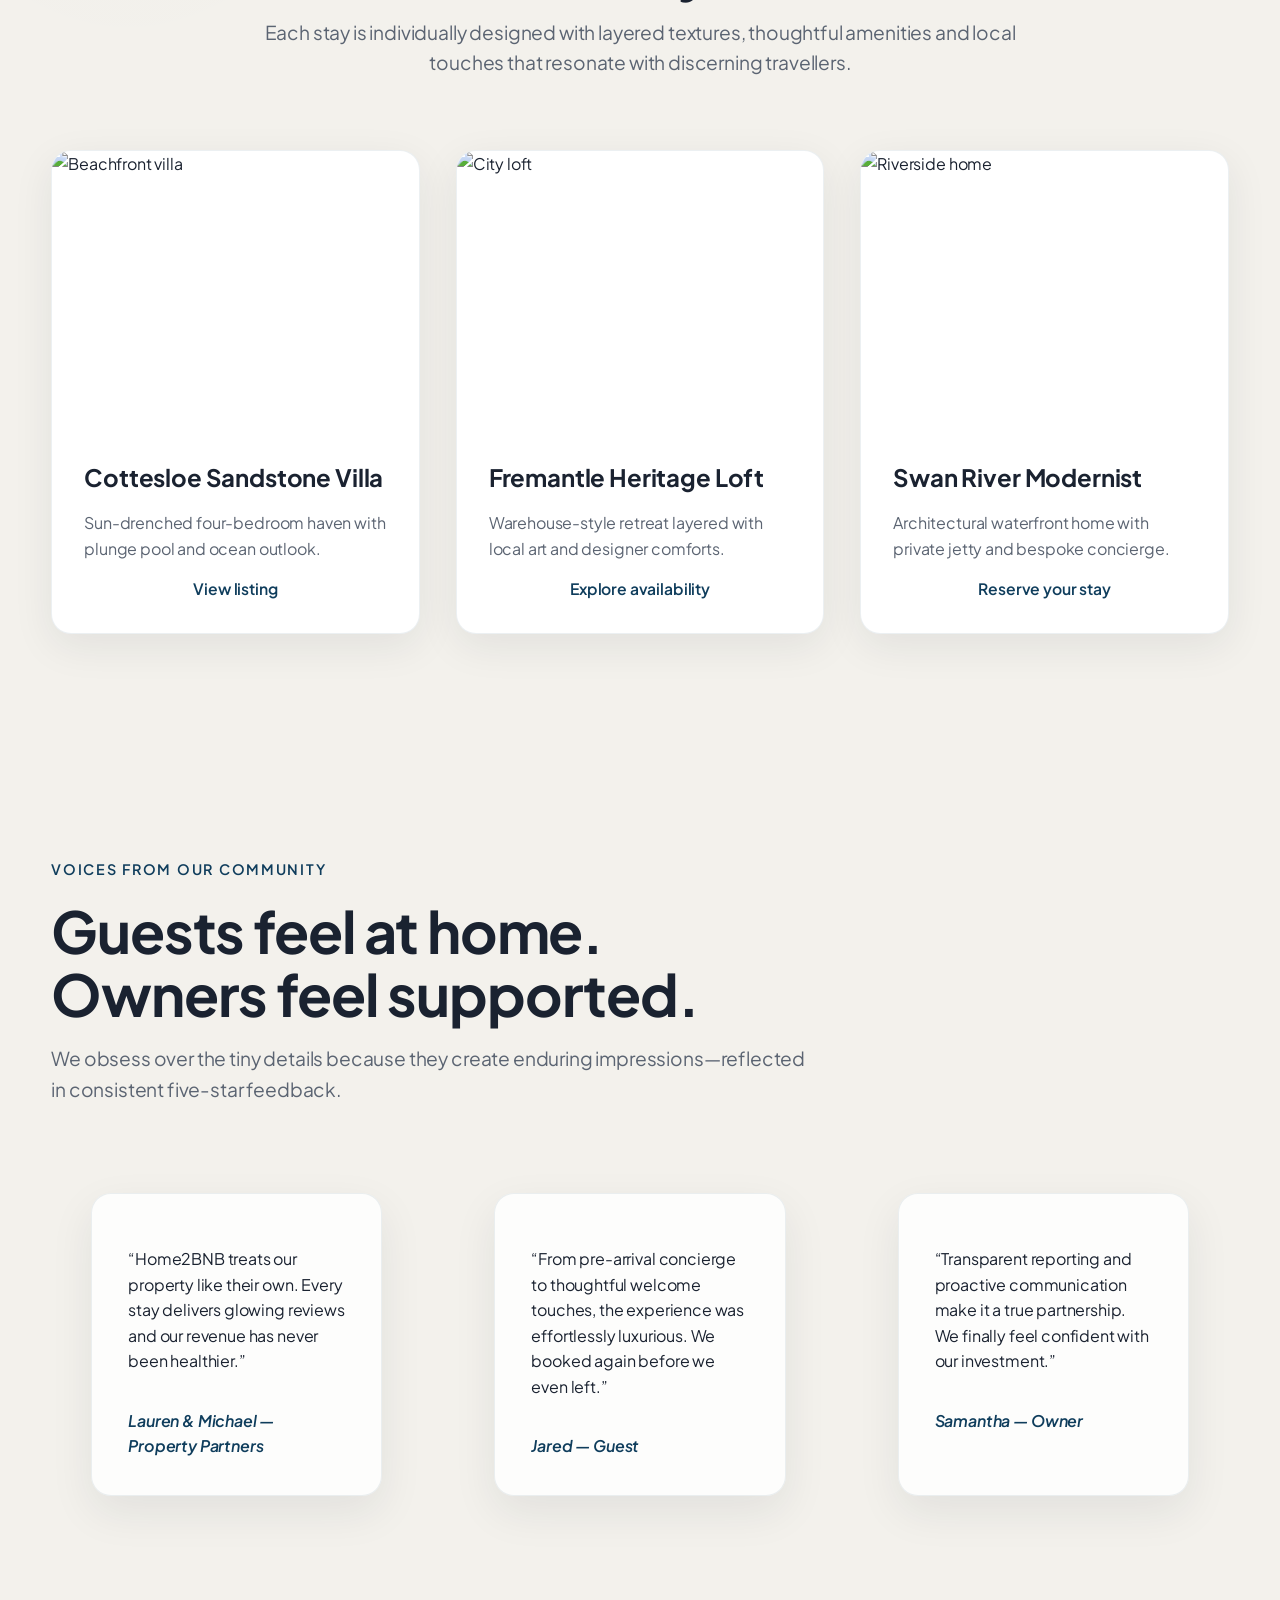
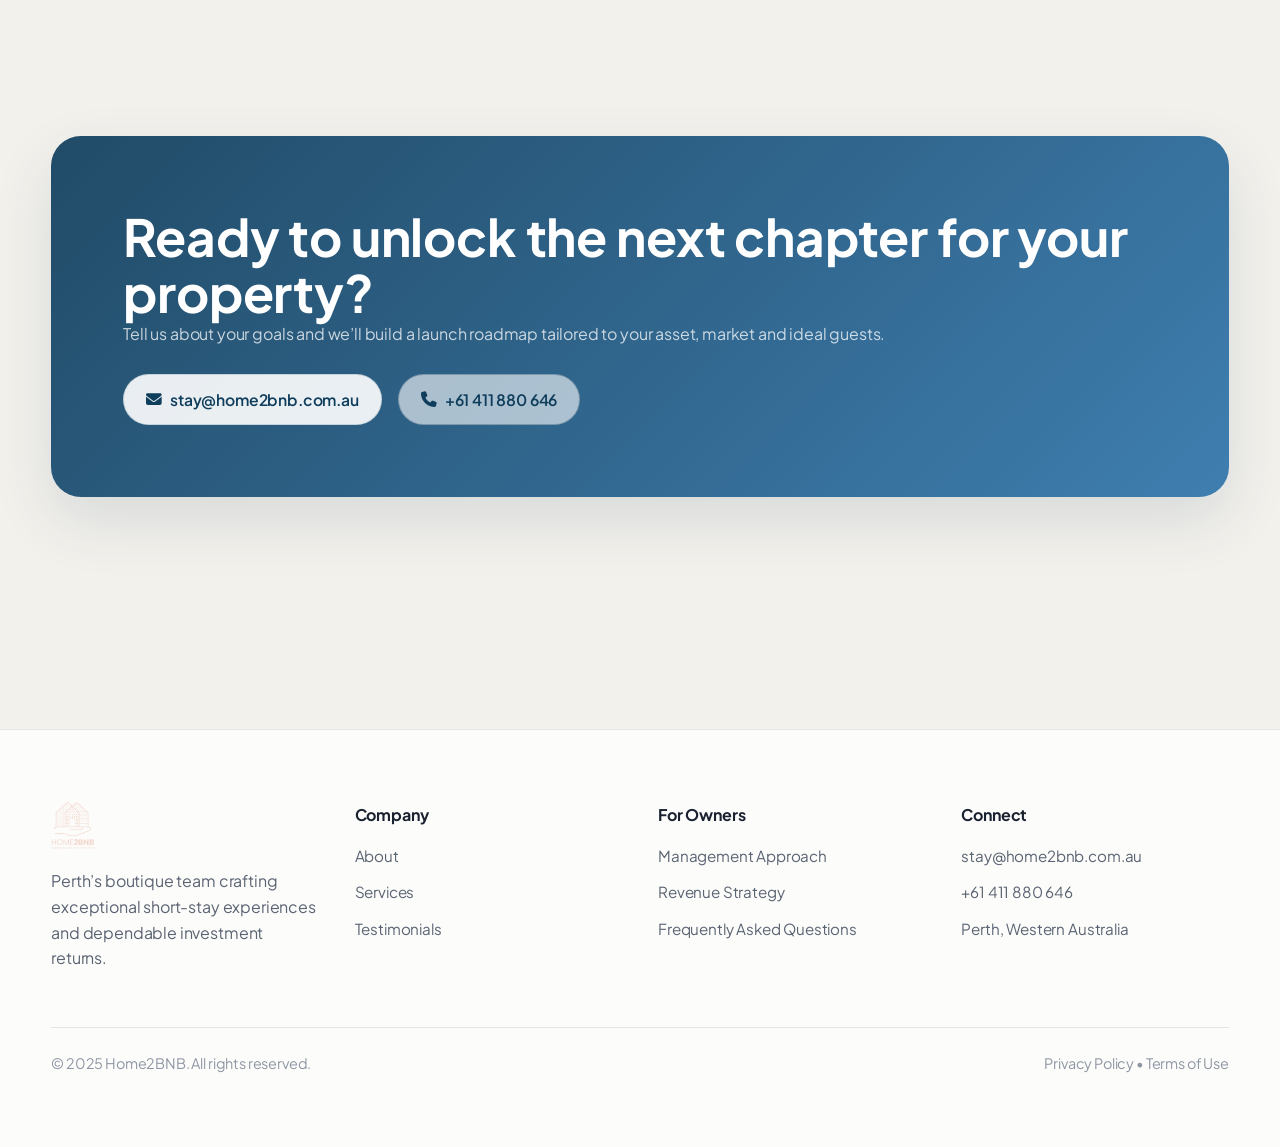
==== commit 5e8008a3: "Merge branch 'main' into codex/redesign-site-based-on-keyint-and-jasonobeirne-mvwksi" ====
--- a/index.html
+++ b/index.html
@@ -3,35 +3,18 @@
 <head>
   <meta charset="UTF-8" />
   <meta name="viewport" content="width=device-width, initial-scale=1" />
-  <meta http-equiv="Cache-Control" content="no-cache, no-store, must-revalidate" />
-  <meta http-equiv="Pragma" content="no-cache" />
-  <meta http-equiv="Expires" content="0" />
-  <title>Home2BNB — Hospitality-led Property Management</title>
-  <link rel="preconnect" href="https://fonts.googleapis.com">
-  <link rel="preconnect" href="https://fonts.gstatic.com" crossorigin>
-  <link href="https://fonts.googleapis.com/css2?family=Inter:wght@400;500;600;700&display=swap" rel="stylesheet">
-  <link rel="stylesheet" href="https://cdnjs.cloudflare.com/ajax/libs/font-awesome/6.5.0/css/all.min.css">
-  <link rel="stylesheet" href="boutique-theme-v2.css?v=20240320" />
+  <title>Home2BNB — Premium Stays & Property Management</title>
+  <link rel="stylesheet" href="https://cdnjs.cloudflare.com/ajax/libs/font-awesome/6.5.0/css/all.min.css" />
+  <link rel="stylesheet" href="style.css" />
 </head>
 <body>
   <header class="main-header">
-    <div class="container header-container">
-      <a href="index.html" class="logo" aria-label="Home2BNB home">
-        <img src="Asset 1.png" alt="Home2BNB logo" />
-        <div class="logo-text">
-          <span class="logo-name">Home2BNB</span>
-          <span class="logo-tagline">Hospitality-led property management</span>
-        </div>
-      </a>
-
+    <div class="container header-inner">
+      <a class="logo" href="index.html"><img src="Asset 1.png" alt="Home2BNB" /></a>
       <button class="nav-toggle" type="button" aria-expanded="false" aria-controls="primary-menu" aria-label="Toggle navigation">
-        <span class="nav-toggle-icon" aria-hidden="true">
-          <span></span>
-          <span></span>
-          <span></span>
-        </span>
+        <span class="sr-only">Toggle navigation</span>
+        <span class="nav-icon"></span>
       </button>
-
       <nav class="nav-menu" id="primary-menu">
         <ul>
           <li class="is-active"><a href="index.html">Home</a></li>
@@ -40,202 +23,214 @@
           <li><a href="testimonials.html">Testimonials</a></li>
           <li><a href="faqs.html">FAQs</a></li>
           <li><a href="contact.html">Contact</a></li>
-          <li class="cta"><a class="btn btn-primary" href="https://book.hostfully.com/home2bnb">List your property</a></li>
+          <li><a class="btn btn-primary" href="https://book.hostfully.com/home2bnb">Book a Stay</a></li>
         </ul>
       </nav>
     </div>
   </header>
 
   <main>
-    <section class="hero">
-      <div class="container hero__grid">
-        <div class="hero__content">
-          <span class="pill">Premium short-stay specialists</span>
-          <h1>Hospitality-led property management for effortless returns</h1>
-          <p class="lead">We style, launch and operate design-led homes with hotel-level service, transparent reporting and consistent performance for discerning owners.</p>
-          <div class="hero__actions">
-            <a class="btn btn-primary" href="contact.html">Talk with our team</a>
-            <a class="btn btn-ghost" href="services.html">See how it works</a>
-          </div>
-
-          <dl class="hero__stats">
-            <div class="stat-card reveal">
-              <dt>97%</dt>
-              <dd>Guest satisfaction across our portfolio</dd>
+    <section class="hero hero-home" aria-label="Premium property management and stays">
+      <div class="container hero-inner">
+        <div class="hero-copy">
+          <span class="hero-tag">Perth • Premium Short Stays</span>
+          <h1>Hospitality-led property management for effortless returns.</h1>
+          <p>We transform considered homes into remarkable guest experiences—pairing meticulous operations with investor-grade strategy.</p>
+          <div class="cta-actions">
+            <a class="btn btn-primary" href="contact.html">Request a consultation</a>
+            <a class="btn btn-outline" href="#services">Explore services</a>
+          </div>
+          <div class="hero-meta">
+            <span><strong>97%</strong><small>Average guest rating</small></span>
+            <span><strong>$18k</strong><small>Average quarterly payout</small></span>
+            <span><strong>24 hr</strong><small>Owner response</small></span>
+          </div>
+        </div>
+        <figure class="hero-media">
+          <img src="https://images.unsplash.com/photo-1505691723518-36a5ac3be353?auto=format&fit=crop&w=1200&q=80" alt="Calm living room interior" />
+        </figure>
+      </div>
+    </section>
+
+    <section class="ribbon" aria-label="Home2BNB principles">
+      <div class="container">
+        <span>FULL-SERVICE MANAGEMENT</span>
+        <span>HOTEL-GRADE EXPERIENCES</span>
+        <span>LOCAL EXPERT TEAM</span>
+        <span>TRANSPARENT REPORTING</span>
+      </div>
+    </section>
+
+    <section id="services" class="section">
+      <div class="container">
+        <div class="section-header">
+          <span class="section-label">What we do</span>
+          <h2>A hospitality-first property partner</h2>
+          <p class="lead">From styling to guest care, we orchestrate every detail so owners gain reliable returns and travellers enjoy memorable stays.</p>
+        </div>
+        <div class="card-grid">
+          <article class="card">
+            <span class="pill">Onboarding</span>
+            <h3>Launch with intention</h3>
+            <p>Design direction, procurement, photography, compliance and channel launch handled by seasoned specialists.</p>
+            <ul>
+              <li>Bespoke styling &amp; furnishing</li>
+              <li>Professional copy &amp; imagery</li>
+              <li>Performance-focused channel mix</li>
+            </ul>
+          </article>
+          <article class="card">
+            <span class="pill">Operations</span>
+            <h3>Protect every guest moment</h3>
+            <p>Hotel-grade housekeeping, preventive maintenance and on-the-ground support keep homes pristine and guests delighted.</p>
+            <ul>
+              <li>Dedicated guest services desk</li>
+              <li>24/7 concierge &amp; troubleshooting</li>
+              <li>Trusted trades &amp; linen partners</li>
+            </ul>
+          </article>
+          <article class="card">
+            <span class="pill">Growth</span>
+            <h3>Maximise earning potential</h3>
+            <p>Dynamic pricing and investor-grade insights keep your revenue strong in every season.</p>
+            <ul>
+              <li>Revenue &amp; yield strategy</li>
+              <li>Proactive review management</li>
+              <li>Owner portal &amp; transparent reports</li>
+            </ul>
+          </article>
+        </div>
+      </div>
+    </section>
+
+    <section class="section">
+      <div class="container split-section">
+        <figure class="media">
+          <img src="https://images.unsplash.com/photo-1556740749-887f6717d7e4?auto=format&fit=crop&w=1200&q=80" alt="Host preparing a property" />
+        </figure>
+        <div class="copy">
+          <span class="section-label">For owners</span>
+          <h3>Transparent partnership, grounded in performance.</h3>
+          <p>Our boutique scale means you’ll always know who is caring for your property. Expect proactive communication, clarity on numbers and a team that treats your asset like their own.</p>
+          <div class="feature-list">
+            <div class="feature-item">Dedicated revenue strategist and account manager.</div>
+            <div class="feature-item">Quarterly insight sessions with benchmarking.</div>
+            <div class="feature-item">Secure owner portal with live performance data.</div>
+          </div>
+          <div class="cta-actions" style="margin-top:32px;">
+            <a class="btn btn-primary" href="mailto:stay@home2bnb.com.au">Request an appraisal</a>
+            <a class="btn btn-link" href="services.html">View full service suite</a>
+          </div>
+        </div>
+      </div>
+    </section>
+
+    <section class="section" id="stays">
+      <div class="container">
+        <div class="section-header center">
+          <span class="section-label">Guest favourites</span>
+          <h2>Curated homes that tell a story</h2>
+          <p>Each stay is individually designed with layered textures, thoughtful amenities and local touches that resonate with discerning travellers.</p>
+        </div>
+        <div class="card-grid">
+          <article class="card property-card">
+            <figure>
+              <img src="https://images.unsplash.com/photo-1470246973918-29a93221c455?auto=format&fit=crop&w=1200&q=80" alt="Beachfront villa" />
+            </figure>
+            <div class="card-body">
+              <h3>Cottesloe Sandstone Villa</h3>
+              <p>Sun-drenched four-bedroom haven with plunge pool and ocean outlook.</p>
+              <a class="btn btn-link" href="https://book.hostfully.com/home2bnb" target="_blank" rel="noopener">View listing</a>
             </div>
-            <div class="stat-card reveal" style="--reveal-delay: 120ms;">
-              <dt>120+</dt>
-              <dd>Stays curated and styled for maximum appeal</dd>
+          </article>
+          <article class="card property-card">
+            <figure>
+              <img src="https://images.unsplash.com/photo-1505691723518-36a5ac3be353?auto=format&fit=crop&w=1200&q=80" alt="City loft" />
+            </figure>
+            <div class="card-body">
+              <h3>Fremantle Heritage Loft</h3>
+              <p>Warehouse-style retreat layered with local art and designer comforts.</p>
+              <a class="btn btn-link" href="https://book.hostfully.com/home2bnb" target="_blank" rel="noopener">Explore availability</a>
             </div>
-            <div class="stat-card reveal" style="--reveal-delay: 240ms;">
-              <dt>24/7</dt>
-              <dd>On-call guest and owner support</dd>
+          </article>
+          <article class="card property-card">
+            <figure>
+              <img src="https://images.unsplash.com/photo-1484154218962-a197022b5858?auto=format&fit=crop&w=1200&q=80" alt="Riverside home" />
+            </figure>
+            <div class="card-body">
+              <h3>Swan River Modernist</h3>
+              <p>Architectural waterfront home with private jetty and bespoke concierge.</p>
+              <a class="btn btn-link" href="https://book.hostfully.com/home2bnb" target="_blank" rel="noopener">Reserve your stay</a>
             </div>
-          </dl>
-        </div>
-
-        <div class="hero__visual">
-          <div class="hero-photo" role="presentation">
-            <div class="floating-card">
-              <span class="floating-eyebrow">Live guest review</span>
-              <p>“Every detail felt intentional. We extended our stay because it felt like home.”</p>
-              <span class="floating-meta">Charlotte • Perth</span>
-            </div>
-          </div>
-        </div>
-      </div>
-    </section>
-
-    <section class="section section--soft" id="partner">
-      <div class="container">
-        <div class="section__head">
-          <span class="pill">Why owners choose us</span>
-          <h2>A hospitality-first property partner</h2>
-          <p class="section__lead">We combine boutique design sensibilities with rigorous operations to protect your asset and elevate every stay.</p>
-        </div>
-
-        <div class="feature-grid">
-          <article class="feature-card reveal" style="--bg:url('https://images.unsplash.com/photo-1505691723518-36a5ac3be353?auto=format&fit=crop&w=1600&q=80');">
-            <span class="feature-card__eyebrow">01 • Launch</span>
-            <h3>Design-forward setup</h3>
-            <p>Styling, photography and listing optimization tailored to your market to drive attention and bookings from day one.</p>
-          </article>
-
-          <article class="feature-card reveal" style="--bg:url('https://images.unsplash.com/photo-1522202176988-66273c2fd55f?auto=format&fit=crop&w=1600&q=80'); --reveal-delay: 120ms;">
-            <span class="feature-card__eyebrow">02 • Care</span>
-            <h3>Guest experience obsessed</h3>
-            <p>Hotel-grade cleaning, curated amenities and concierge-level communication that converts guests into repeat advocates.</p>
-          </article>
-
-          <article class="feature-card reveal" style="--bg:url('https://images.unsplash.com/photo-1499952127939-9bbf5af6c51c?auto=format&fit=crop&w=1600&q=80'); --reveal-delay: 240ms;">
-            <span class="feature-card__eyebrow">03 • Performance</span>
-            <h3>Transparent, data-led management</h3>
-            <p>Dynamic pricing, preventative maintenance and clean financial reporting that keeps you confident in every decision.</p>
-          </article>
-        </div>
-      </div>
-    </section>
-
-    <section class="section" id="operations">
-      <div class="container split">
-        <div class="split__content">
-          <span class="pill">Operations that scale</span>
-          <h2>Transparent partnership, grounded in performance</h2>
-          <ul class="checklist">
-            <li class="reveal">Proactive owner updates and monthly performance wrap-ups.</li>
-            <li class="reveal" style="--reveal-delay: 120ms;">Integrated maintenance program with trusted local partners.</li>
-            <li class="reveal" style="--reveal-delay: 240ms;">Revenue strategy informed by live market intelligence.</li>
-            <li class="reveal" style="--reveal-delay: 360ms;">Secure guest screening, deposits and insurance compliance.</li>
-          </ul>
-          <a class="text-link" href="services.html">Explore our full management service <i class="fa-solid fa-arrow-right"></i></a>
-        </div>
-        <div class="split__visual reveal" style="--reveal-delay: 200ms;">
-          <div class="gradient-panel">
-            <h3>What you receive</h3>
-            <ul>
-              <li>Detailed onboarding roadmap</li>
-              <li>Owner portal with live metrics</li>
-              <li>Revenue forecasting &amp; benchmarking</li>
-              <li>Dedicated partnership manager</li>
-            </ul>
-          </div>
-        </div>
-      </div>
-    </section>
-
-    <section class="section section--gallery" id="portfolio">
-      <div class="container">
-        <div class="section__head">
-          <span class="pill">Curated stays</span>
-          <h2>Curated homes that tell a story</h2>
-          <p class="section__lead">A glimpse inside the residences we style, launch and steward for memorable guest experiences.</p>
-        </div>
-        <div class="property-grid">
-          <article class="property-card reveal" style="--bg:url('https://images.unsplash.com/photo-1505691723518-36a5ac3be353?auto=format&fit=crop&w=1600&q=80');">
-            <span class="property-card__label">Cottesloe • Coastal Retreat</span>
-            <p>Neutral tones, layered textures and a sunlit living space designed for long, languid mornings.</p>
-          </article>
-          <article class="property-card reveal" style="--bg:url('https://images.unsplash.com/photo-1493666438817-866a91353ca9?auto=format&fit=crop&w=1600&q=80'); --reveal-delay: 120ms;">
-            <span class="property-card__label">Fremantle • Heritage Loft</span>
-            <p>Bold art moments and artisan furnishings breathe new life into a historic terrace.</p>
-          </article>
-          <article class="property-card reveal" style="--bg:url('https://images.unsplash.com/photo-1568605114967-8130f3a36994?auto=format&fit=crop&w=1600&q=80'); --reveal-delay: 240ms;">
-            <span class="property-card__label">Swan Valley • Vineyard Escape</span>
-            <p>Alfresco entertaining zones and layered landscape lighting for golden-hour storytelling.</p>
-          </article>
-        </div>
-      </div>
-    </section>
-
-    <section class="section section--soft" id="owners">
-      <div class="container split split--reverse">
-        <div class="split__visual reveal">
-          <div class="portrait-card" role="presentation"></div>
-        </div>
-        <div class="split__content">
-          <span class="pill">Owners feel at home</span>
-          <h2>We treat every property as if it were our own</h2>
-          <p>Founders Rachel and Shaun are investors and hosts themselves. We know the care, diligence and responsiveness you expect because we expect it too.</p>
-          <div class="bio-cards">
-            <article class="bio-card reveal">
-              <h3>Rachel Lam</h3>
-              <p>Creative lead behind our signature styling and guest experience program.</p>
-            </article>
-            <article class="bio-card reveal" style="--reveal-delay: 160ms;">
-              <h3>Shaun Sia</h3>
-              <p>Operations &amp; finance partner ensuring every stay performs for owners.</p>
-            </article>
-          </div>
-          <a class="btn btn-outline" href="about.html">Meet the founders</a>
-        </div>
-      </div>
-    </section>
-
-    <section class="section section--cta">
-      <div class="container cta-panel">
-        <div class="cta-panel__copy">
-          <span class="pill">Let’s begin</span>
-          <h2>Ready to unlock the next chapter for your property?</h2>
-          <p>Share your goals and we’ll craft a tailored appraisal outlining revenue potential, setup requirements and launch timeline.</p>
-        </div>
-        <div class="cta-panel__actions">
-          <a class="btn btn-primary" href="mailto:stay@home2bnb.com.au"><i class="fa-solid fa-envelope"></i> Request an appraisal</a>
-          <a class="btn btn-ghost" href="tel:+61411880646"><i class="fa-solid fa-phone"></i> Call +61 411 880 646</a>
+          </article>
+        </div>
+      </div>
+    </section>
+
+    <section class="section" id="testimonials">
+      <div class="container">
+        <div class="section-header">
+          <span class="section-label">Voices from our community</span>
+          <h2>Guests feel at home. Owners feel supported.</h2>
+          <p>We obsess over the tiny details because they create enduring impressions—reflected in consistent five-star feedback.</p>
+        </div>
+        <div class="testimonials-grid">
+          <blockquote class="testimonial">
+            <p>“Home2BNB treats our property like their own. Every stay delivers glowing reviews and our revenue has never been healthier.”</p>
+            <cite>Lauren &amp; Michael — Property Partners</cite>
+          </blockquote>
+          <blockquote class="testimonial">
+            <p>“From pre-arrival concierge to thoughtful welcome touches, the experience was effortlessly luxurious. We booked again before we even left.”</p>
+            <cite>Jared — Guest</cite>
+          </blockquote>
+          <blockquote class="testimonial">
+            <p>“Transparent reporting and proactive communication make it a true partnership. We finally feel confident with our investment.”</p>
+            <cite>Samantha — Owner</cite>
+          </blockquote>
+        </div>
+      </div>
+    </section>
+
+    <section class="section" aria-label="Call to action">
+      <div class="container">
+        <div class="cta-banner">
+          <div>
+            <h2>Ready to unlock the next chapter for your property?</h2>
+            <p>Tell us about your goals and we’ll build a launch roadmap tailored to your asset, market and ideal guests.</p>
+          </div>
+          <div class="cta-actions">
+            <a class="btn btn-light" href="mailto:stay@home2bnb.com.au"><i class="fa-solid fa-envelope"></i> stay@home2bnb.com.au</a>
+            <a class="btn btn-outline" href="tel:+61411880646"><i class="fa-solid fa-phone"></i> +61 411 880 646</a>
+          </div>
         </div>
       </div>
     </section>
   </main>
 
   <footer class="site-footer">
-    <div class="container footer__grid">
-      <div class="footer__brand">
-        <a href="index.html" class="logo">
-          <img src="Asset 2.png" alt="Home2BNB secondary logo" />
-          <div class="logo-text">
-            <span class="logo-name">Home2BNB</span>
-            <span class="logo-tagline">Boutique property management</span>
-          </div>
-        </a>
-        <p>Premium short-stay management across Perth and beyond.</p>
-      </div>
-      <div class="footer__column">
-        <h4>Company</h4>
+    <div class="container footer-grid">
+      <div class="footer-brand">
+        <img src="Asset 2.png" alt="Home2BNB" class="footer-logo" />
+        <p>Perth’s boutique team crafting exceptional short-stay experiences and dependable investment returns.</p>
+      </div>
+      <div class="footer-col">
+        <h5>Company</h5>
         <ul>
           <li><a href="about.html">About</a></li>
           <li><a href="services.html">Services</a></li>
           <li><a href="testimonials.html">Testimonials</a></li>
         </ul>
       </div>
-      <div class="footer__column">
-        <h4>Resources</h4>
-        <ul>
-          <li><a href="faqs.html">FAQs</a></li>
-          <li><a href="services.html#pricing">Pricing</a></li>
-          <li><a href="contact.html">Contact</a></li>
-        </ul>
-      </div>
-      <div class="footer__column">
-        <h4>Get in touch</h4>
+      <div class="footer-col">
+        <h5>For Owners</h5>
+        <ul>
+          <li><a href="index.html#services">Management Approach</a></li>
+          <li><a href="services.html">Revenue Strategy</a></li>
+          <li><a href="faqs.html">Frequently Asked Questions</a></li>
+        </ul>
+      </div>
+      <div class="footer-col">
+        <h5>Connect</h5>
         <ul>
           <li><a href="mailto:stay@home2bnb.com.au">stay@home2bnb.com.au</a></li>
           <li><a href="tel:+61411880646">+61 411 880 646</a></li>
@@ -243,17 +238,16 @@
         </ul>
       </div>
     </div>
-    <div class="footer__bottom">
-      <div class="container">
-        <span>© 2025 Home2BNB. All rights reserved.</span>
-        <nav aria-label="Legal links">
-          <a href="#">Privacy</a>
-          <a href="#">Terms</a>
-        </nav>
-      </div>
+    <div class="container footer-bottom">
+      <span>© 2025 Home2BNB. All rights reserved.</span>
+      <span>
+        <a href="#">Privacy Policy</a>
+        <span>•</span>
+        <a href="#">Terms of Use</a>
+      </span>
     </div>
   </footer>
 
-  <script src="boutique-effects-v2.js?v=20240320" defer></script>
+  <script src="script.js?v=20240526"></script>
 </body>
 </html>
--- a/style.css
+++ b/style.css
@@ -0,0 +1,937 @@
+@import url('https://fonts.googleapis.com/css2?family=Plus+Jakarta+Sans:wght@400;500;600;700;800&display=swap');
+
+:root {
+  --bg: #f3f1ec;
+  --bg-strong: #ebe7df;
+  --surface: rgba(255, 255, 255, 0.82);
+  --surface-solid: #ffffff;
+  --text: #1a2230;
+  --muted: #5b6472;
+  --soft: #8f96a3;
+  --accent: #0f3d5c;
+  --accent-soft: #e1ecf6;
+  --accent-mid: #1f6aa5;
+  --line: rgba(15, 61, 92, 0.15);
+  --radius: 20px;
+  --radius-lg: 30px;
+  --shadow-soft: 0 24px 60px rgba(15, 61, 92, 0.12);
+  --shadow-card: 0 14px 40px rgba(26, 34, 48, 0.12);
+  --header-height: 84px;
+}
+
+* {
+  box-sizing: border-box;
+}
+
+html,
+body {
+  margin: 0;
+  padding: 0;
+}
+
+body {
+  font-family: 'Plus Jakarta Sans', system-ui, -apple-system, BlinkMacSystemFont, 'Segoe UI', sans-serif;
+  background: radial-gradient(120% 120% at 10% -10%, rgba(15, 61, 92, 0.08), transparent 55%),
+    radial-gradient(110% 90% at 100% 0%, rgba(192, 212, 222, 0.22), transparent 52%),
+    var(--bg);
+  color: var(--text);
+  line-height: 1.6;
+  font-size: 16px;
+  letter-spacing: -0.01em;
+}
+
+a {
+  color: inherit;
+  text-decoration: none;
+}
+
+.sr-only {
+  position: absolute;
+  width: 1px;
+  height: 1px;
+  padding: 0;
+  margin: -1px;
+  overflow: hidden;
+  clip: rect(0, 0, 0, 0);
+  white-space: nowrap;
+  border: 0;
+}
+
+a:hover,
+button:hover {
+  opacity: 0.85;
+}
+
+img {
+  max-width: 100%;
+  height: auto;
+  display: block;
+}
+
+main {
+  display: block;
+}
+
+.container {
+  width: min(1180px, 92%);
+  margin-inline: auto;
+}
+
+.section {
+  padding: clamp(72px, 11vw, 112px) 0;
+}
+
+.section-header {
+  display: flex;
+  flex-direction: column;
+  gap: 18px;
+  margin-bottom: clamp(40px, 7vw, 72px);
+  max-width: 760px;
+}
+
+.section-header.center {
+  text-align: center;
+  margin-inline: auto;
+  align-items: center;
+}
+
+.section-label {
+  display: inline-flex;
+  align-items: center;
+  gap: 10px;
+  font-size: 0.9rem;
+  font-weight: 600;
+  letter-spacing: 0.12em;
+  text-transform: uppercase;
+  color: var(--accent);
+}
+
+.section-header h2 {
+  margin: 0;
+  font-size: clamp(2.4rem, 4.8vw, 3.6rem);
+  line-height: 1.1;
+  letter-spacing: -0.02em;
+}
+
+.section-header p {
+  margin: 0;
+  color: var(--muted);
+  font-size: clamp(1rem, 2.4vw, 1.2rem);
+}
+
+.subtitle {
+  color: var(--muted);
+  font-size: 0.98rem;
+}
+
+/* ===== HEADER ===== */
+
+.main-header {
+  position: sticky;
+  top: 0;
+  z-index: 1000;
+  background: rgba(243, 241, 236, 0.9);
+  backdrop-filter: blur(16px);
+  border-bottom: 1px solid rgba(15, 61, 92, 0.08);
+}
+
+.header-inner {
+  height: var(--header-height);
+  display: flex;
+  align-items: center;
+  justify-content: space-between;
+  gap: 32px;
+}
+
+.logo img {
+  height: 44px;
+  width: auto;
+}
+
+.nav-toggle {
+  display: none;
+  background: none;
+  border: none;
+  padding: 10px;
+  margin: 0;
+  cursor: pointer;
+}
+
+.nav-toggle .nav-icon,
+.nav-toggle .nav-icon::before,
+.nav-toggle .nav-icon::after {
+  display: block;
+  width: 24px;
+  height: 2px;
+  background: var(--text);
+  position: relative;
+  transition: transform 0.2s ease, opacity 0.2s ease;
+}
+
+.nav-toggle .nav-icon::before,
+.nav-toggle .nav-icon::after {
+  content: '';
+  position: absolute;
+  left: 0;
+}
+
+.nav-toggle .nav-icon::before {
+  top: -7px;
+}
+
+.nav-toggle .nav-icon::after {
+  top: 7px;
+}
+
+.nav-menu ul {
+  margin: 0;
+  padding: 0;
+  list-style: none;
+  display: flex;
+  align-items: center;
+  gap: 28px;
+}
+
+.nav-menu a {
+  font-weight: 600;
+  color: var(--muted);
+  font-size: 0.98rem;
+  transition: color 0.2s ease;
+}
+
+.nav-menu li.is-active > a,
+.nav-menu a:hover {
+  color: var(--text);
+}
+
+.nav-menu .btn {
+  margin-left: 12px;
+}
+
+/* ===== BUTTONS ===== */
+
+.btn {
+  display: inline-flex;
+  align-items: center;
+  justify-content: center;
+  gap: 8px;
+  font-weight: 600;
+  font-size: 0.98rem;
+  padding: 12px 22px;
+  border-radius: 999px;
+  border: 1px solid transparent;
+  transition: transform 0.2s ease, box-shadow 0.2s ease, background 0.2s ease;
+}
+
+.btn-primary {
+  background: linear-gradient(120deg, var(--accent-mid), var(--accent));
+  color: #fff;
+  box-shadow: var(--shadow-soft);
+}
+
+.btn-outline {
+  border-color: rgba(15, 61, 92, 0.3);
+  color: var(--accent);
+  background: rgba(255, 255, 255, 0.6);
+}
+
+.btn-light {
+  background: rgba(255, 255, 255, 0.9);
+  color: var(--accent);
+  border: 1px solid rgba(15, 61, 92, 0.16);
+}
+
+.btn-link {
+  padding: 0;
+  border: none;
+  background: none;
+  color: var(--accent);
+}
+
+.btn:hover {
+  transform: translateY(-2px);
+}
+
+/* ===== HERO ===== */
+
+.hero {
+  position: relative;
+  padding: clamp(96px, 12vw, 140px) 0 clamp(72px, 10vw, 100px);
+  overflow: hidden;
+}
+
+.hero::before {
+  content: '';
+  position: absolute;
+  inset: 0;
+  background: radial-gradient(85% 80% at 15% 10%, rgba(31, 106, 165, 0.16), transparent),
+    linear-gradient(150deg, rgba(255, 255, 255, 0.85) 0%, rgba(243, 241, 236, 0.6) 100%);
+  z-index: 0;
+}
+
+.hero-inner {
+  position: relative;
+  z-index: 1;
+  display: grid;
+  align-items: center;
+  gap: clamp(40px, 8vw, 80px);
+  grid-template-columns: repeat(2, minmax(0, 1fr));
+}
+
+.hero-subpage::before {
+  background: radial-gradient(80% 80% at 15% 10%, rgba(31, 106, 165, 0.12), transparent),
+    linear-gradient(140deg, rgba(255, 255, 255, 0.92) 0%, rgba(243, 241, 236, 0.75) 100%);
+}
+
+.hero-subpage .hero-inner {
+  grid-template-columns: minmax(0, 1fr);
+  text-align: left;
+  max-width: 780px;
+}
+
+.hero-subpage .hero-copy p {
+  max-width: none;
+}
+
+.hero-copy h1 {
+  margin: 0 0 18px;
+  font-size: clamp(3rem, 6vw, 4.8rem);
+  line-height: 1.05;
+  letter-spacing: -0.035em;
+}
+
+.hero-copy p {
+  margin: 0 0 28px;
+  font-size: clamp(1.1rem, 2.4vw, 1.28rem);
+  color: var(--muted);
+  max-width: 36ch;
+}
+
+.hero-meta {
+  display: flex;
+  gap: 24px;
+  margin-top: 32px;
+  flex-wrap: wrap;
+  gap: 22px 32px;
+  margin-top: 36px;
+  color: var(--muted);
+}
+
+.hero-meta span {
+  display: flex;
+  flex-direction: column;
+  font-weight: 600;
+  color: var(--text);
+}
+
+.hero-meta strong {
+  font-size: 1.5rem;
+}
+
+.hero-meta small {
+  text-transform: uppercase;
+  font-weight: 600;
+  color: var(--muted);
+  letter-spacing: 0.14em;
+  font-size: 0.74rem;
+}
+
+.hero-media {
+  position: relative;
+  border-radius: var(--radius-lg);
+  overflow: hidden;
+  box-shadow: var(--shadow-card);
+  background: var(--surface);
+}
+
+.hero-media img {
+  width: 100%;
+  height: 100%;
+  object-fit: cover;
+}
+
+.hero-tag {
+  display: inline-flex;
+  align-items: center;
+  gap: 10px;
+  padding: 8px 14px;
+  border-radius: 999px;
+  background: rgba(15, 61, 92, 0.08);
+  color: var(--accent);
+  font-weight: 600;
+  font-size: 0.92rem;
+  margin-bottom: 22px;
+}
+
+/* ===== RIBBON ===== */
+
+.ribbon {
+  border-top: 1px solid var(--line);
+  border-bottom: 1px solid var(--line);
+  background: rgba(255, 255, 255, 0.5);
+  padding: 18px 0;
+}
+
+.ribbon .container {
+  display: flex;
+  align-items: center;
+  justify-content: space-between;
+  gap: 28px;
+  flex-wrap: wrap;
+  color: var(--soft);
+  font-size: 0.95rem;
+  text-transform: uppercase;
+  letter-spacing: 0.22em;
+}
+
+/* ===== CARDS ===== */
+
+.card-grid {
+  display: grid;
+  grid-template-columns: repeat(auto-fit, minmax(240px, 1fr));
+  gap: clamp(24px, 4vw, 36px);
+}
+
+.card {
+  background: var(--surface-solid);
+  border-radius: var(--radius);
+  padding: clamp(28px, 4vw, 34px);
+  border: 1px solid rgba(15, 61, 92, 0.08);
+  box-shadow: 0 12px 40px rgba(26, 34, 48, 0.08);
+  display: flex;
+  flex-direction: column;
+  gap: 18px;
+}
+
+.pill {
+  display: inline-flex;
+  align-items: center;
+  gap: 8px;
+  padding: 6px 12px;
+  border-radius: 999px;
+  background: rgba(15, 61, 92, 0.08);
+  color: var(--accent);
+  font-size: 0.75rem;
+  font-weight: 600;
+  letter-spacing: 0.16em;
+  text-transform: uppercase;
+}
+
+.property-card {
+  padding: 0;
+  overflow: hidden;
+  gap: 0;
+}
+
+.property-card figure {
+  margin: 0;
+  aspect-ratio: 4 / 3;
+  overflow: hidden;
+}
+
+.property-card img {
+  width: 100%;
+  height: 100%;
+  object-fit: cover;
+}
+
+.property-card .card-body {
+  padding: clamp(24px, 3.4vw, 32px);
+  display: grid;
+  gap: 14px;
+}
+
+.card h3 {
+  margin: 0;
+  font-size: 1.5rem;
+}
+
+.card p {
+  margin: 0;
+  color: var(--muted);
+}
+
+.card .pill {
+  display: inline-flex;
+  align-items: center;
+  gap: 8px;
+  padding: 6px 12px;
+  border-radius: 999px;
+  background: rgba(15, 61, 92, 0.08);
+  color: var(--accent);
+  font-weight: 600;
+  text-transform: uppercase;
+  letter-spacing: 0.18em;
+  font-size: 0.74rem;
+}
+
+.card ul {
+  margin: 0;
+  padding-left: 18px;
+  color: var(--muted);
+  display: grid;
+  gap: 12px;
+}
+
+/* ===== SPLIT SECTIONS ===== */
+
+.split-section {
+  display: grid;
+  gap: clamp(40px, 8vw, 80px);
+  grid-template-columns: repeat(2, minmax(0, 1fr));
+  align-items: center;
+}
+
+.split-section .media {
+  border-radius: var(--radius-lg);
+  overflow: hidden;
+  box-shadow: var(--shadow-card);
+}
+
+.split-section .media img {
+  object-fit: cover;
+  width: 100%;
+  height: 100%;
+}
+
+.split-section .copy h3 {
+  margin-top: 0;
+  font-size: clamp(2rem, 4vw, 2.6rem);
+}
+
+.split-section .copy p {
+  color: var(--muted);
+  margin-bottom: 22px;
+}
+
+.feature-list {
+  display: grid;
+  gap: 16px;
+  margin-top: 28px;
+}
+
+.feature-item {
+  display: flex;
+  align-items: flex-start;
+  gap: 14px;
+  color: var(--muted);
+}
+
+.feature-item::before {
+  content: '';
+  flex: 0 0 12px;
+  height: 12px;
+  margin-top: 8px;
+  border-radius: 50%;
+  background: linear-gradient(135deg, var(--accent-mid), var(--accent));
+}
+
+/* ===== TESTIMONIALS ===== */
+
+.testimonials-grid {
+  display: grid;
+  grid-template-columns: repeat(auto-fit, minmax(260px, 1fr));
+  gap: clamp(24px, 4vw, 32px);
+}
+
+.testimonial {
+  background: rgba(255, 255, 255, 0.82);
+  padding: clamp(28px, 4vw, 36px);
+  border-radius: var(--radius);
+  border: 1px solid rgba(15, 61, 92, 0.08);
+  box-shadow: 0 16px 44px rgba(26, 34, 48, 0.08);
+  display: flex;
+  flex-direction: column;
+  gap: 18px;
+}
+
+.testimonial cite {
+  font-weight: 600;
+  color: var(--accent);
+}
+
+/* ===== CTA ===== */
+
+.cta-banner {
+  background: linear-gradient(135deg, rgba(15, 61, 92, 0.92), rgba(31, 106, 165, 0.85));
+  border-radius: var(--radius-lg);
+  padding: clamp(48px, 8vw, 72px);
+  color: #fff;
+  display: grid;
+  gap: 28px;
+  align-items: center;
+  box-shadow: var(--shadow-soft);
+}
+
+.cta-actions {
+  display: flex;
+  flex-wrap: wrap;
+  gap: 16px;
+}
+
+.cta-banner h2 {
+  margin: 0;
+  font-size: clamp(2.6rem, 4.6vw, 3.2rem);
+  line-height: 1.1;
+}
+
+.cta-banner p {
+  margin: 0;
+  color: rgba(255, 255, 255, 0.75);
+}
+
+.cta-banner .cta-actions {
+  display: flex;
+  flex-wrap: wrap;
+  gap: 16px;
+}
+
+/* ===== FOOTER ===== */
+
+.site-footer {
+  margin-top: clamp(80px, 12vw, 120px);
+  padding: clamp(48px, 8vw, 72px) 0;
+  border-top: 1px solid rgba(26, 34, 48, 0.1);
+  background: rgba(255, 255, 255, 0.8);
+}
+
+.footer-grid {
+  display: grid;
+  grid-template-columns: repeat(auto-fit, minmax(200px, 1fr));
+  gap: 36px;
+}
+
+.footer-brand p {
+  color: var(--muted);
+  margin-top: 18px;
+  max-width: 32ch;
+}
+
+.footer-logo {
+  height: 48px;
+}
+
+.footer-col h5 {
+  margin: 0 0 16px;
+  font-size: 1rem;
+}
+
+.footer-col ul {
+  list-style: none;
+  margin: 0;
+  padding: 0;
+  display: grid;
+  gap: 12px;
+  color: var(--muted);
+  font-size: 0.95rem;
+}
+
+.footer-bottom {
+  margin-top: 40px;
+  padding-top: 24px;
+  border-top: 1px solid rgba(26, 34, 48, 0.1);
+  display: flex;
+  flex-wrap: wrap;
+  gap: 18px;
+  justify-content: space-between;
+  color: var(--soft);
+  font-size: 0.9rem;
+}
+
+.footer-bottom a {
+  color: inherit;
+}
+
+/* ===== PAGE COMPONENTS ===== */
+
+.lead {
+  font-size: clamp(1.1rem, 2.6vw, 1.3rem);
+  color: var(--muted);
+  max-width: 62ch;
+}
+
+.stats-grid {
+  display: grid;
+  grid-template-columns: repeat(auto-fit, minmax(180px, 1fr));
+  gap: clamp(24px, 4vw, 36px);
+  margin-top: clamp(32px, 5vw, 48px);
+}
+
+.stat {
+  background: rgba(255, 255, 255, 0.85);
+  padding: 28px;
+  border-radius: var(--radius);
+  border: 1px solid rgba(15, 61, 92, 0.08);
+  display: grid;
+  gap: 8px;
+}
+
+.stat strong {
+  font-size: clamp(2rem, 4vw, 2.8rem);
+}
+
+.accordion {
+  display: grid;
+  gap: 18px;
+}
+
+.accordion-item {
+  background: var(--surface-solid);
+  border-radius: var(--radius);
+  padding: 24px;
+  border: 1px solid rgba(15, 61, 92, 0.1);
+  box-shadow: 0 12px 32px rgba(26, 34, 48, 0.06);
+}
+
+.accordion-item h3 {
+  margin: 0 0 12px;
+  font-size: 1.2rem;
+}
+
+.accordion-item p {
+  margin: 0;
+  color: var(--muted);
+}
+
+.people-grid {
+  display: grid;
+  grid-template-columns: repeat(auto-fit, minmax(260px, 1fr));
+  gap: clamp(24px, 4vw, 36px);
+}
+
+.person-card {
+  background: rgba(255, 255, 255, 0.9);
+  border-radius: var(--radius);
+  border: 1px solid rgba(15, 61, 92, 0.12);
+  overflow: hidden;
+  box-shadow: 0 16px 40px rgba(26, 34, 48, 0.08);
+  display: grid;
+  gap: 0;
+}
+
+.person-card figure {
+  margin: 0;
+  aspect-ratio: 4 / 3;
+  overflow: hidden;
+}
+
+.person-card figure img {
+  width: 100%;
+  height: 100%;
+  object-fit: cover;
+}
+
+.person-card .card-body {
+  padding: clamp(28px, 4vw, 36px);
+  display: grid;
+  gap: 16px;
+}
+
+.person-card .subtitle {
+  margin: 0;
+  color: var(--muted);
+  font-size: 0.95rem;
+}
+
+.person-card p {
+  margin: 0;
+  color: var(--muted);
+}
+
+.steps-list {
+  display: grid;
+  gap: 24px;
+}
+
+.step {
+  background: rgba(255, 255, 255, 0.9);
+  border-radius: var(--radius);
+  border: 1px solid rgba(15, 61, 92, 0.1);
+  padding: clamp(24px, 4vw, 32px);
+  box-shadow: 0 14px 36px rgba(26, 34, 48, 0.08);
+  display: grid;
+  gap: 12px;
+}
+
+.step-header {
+  display: flex;
+  align-items: baseline;
+  gap: 16px;
+}
+
+.step-number {
+  display: inline-flex;
+  align-items: center;
+  justify-content: center;
+  width: 42px;
+  height: 42px;
+  border-radius: 12px;
+  background: var(--accent);
+  color: #fff;
+  font-weight: 700;
+  font-size: 1.1rem;
+}
+
+.step-header h3 {
+  margin: 0;
+  font-size: 1.4rem;
+}
+
+.step p {
+  margin: 0;
+  color: var(--muted);
+}
+
+.contact-grid {
+  display: grid;
+  grid-template-columns: repeat(2, minmax(0, 1fr));
+  gap: clamp(32px, 6vw, 48px);
+}
+
+.contact-card {
+  background: rgba(255, 255, 255, 0.85);
+  border-radius: var(--radius);
+  padding: 32px;
+  border: 1px solid rgba(15, 61, 92, 0.1);
+  display: grid;
+  gap: 18px;
+  box-shadow: 0 18px 44px rgba(26, 34, 48, 0.08);
+}
+
+.contact-card a {
+  color: var(--accent);
+}
+
+.form-card {
+  background: var(--surface-solid);
+  border-radius: var(--radius);
+  padding: clamp(32px, 6vw, 48px);
+  border: 1px solid rgba(15, 61, 92, 0.1);
+  box-shadow: 0 18px 44px rgba(26, 34, 48, 0.08);
+  display: grid;
+  gap: 18px;
+}
+
+form label {
+  display: grid;
+  gap: 8px;
+  font-weight: 600;
+  color: var(--text);
+}
+
+form input,
+form textarea,
+form select {
+  padding: 14px 16px;
+  border-radius: 14px;
+  border: 1px solid rgba(15, 61, 92, 0.18);
+  background: rgba(255, 255, 255, 0.9);
+  font-family: inherit;
+  font-size: 1rem;
+  color: var(--text);
+}
+
+form textarea {
+  min-height: 140px;
+  resize: vertical;
+}
+
+/* ===== MEDIA QUERIES ===== */
+
+@media (max-width: 1024px) {
+  .hero-inner,
+  .split-section,
+  .contact-grid {
+    grid-template-columns: 1fr;
+  }
+
+  .hero-media {
+    max-width: 520px;
+    justify-self: center;
+  }
+}
+
+@media (max-width: 880px) {
+  .nav-toggle {
+    display: block;
+  }
+
+  .nav-menu {
+    position: fixed;
+    inset: 0;
+    background: rgba(243, 241, 236, 0.96);
+    padding: 120px 40px 40px;
+    transform: translateY(-100%);
+    transition: transform 0.3s ease;
+  }
+
+  .nav-menu.is-open {
+    transform: translateY(0);
+  }
+}
+
+  .nav-menu ul {
+    flex-direction: column;
+    align-items: flex-start;
+    gap: 20px;
+  }
+
+  .nav-menu .btn {
+    margin-left: 0;
+  }
+
+  body.nav-open {
+    overflow: hidden;
+  }
+}
+
+@media (max-width: 640px) {
+  .section {
+    padding: 64px 0;
+  }
+
+  .hero {
+    padding: 120px 0 80px;
+  }
+
+  .hero-copy h1 {
+    font-size: clamp(2.4rem, 10vw, 3rem);
+  }
+
+  .hero-meta {
+    flex-direction: column;
+    align-items: flex-start;
+  }
+
+  .ribbon .container {
+    justify-content: center;
+    text-align: center;
+  }
+
+  .cta-banner {
+    text-align: left;
+  }
+
+  .footer-bottom {
+    flex-direction: column;
+    align-items: flex-start;
+  }
+}
+
+.nav-toggle.is-active .nav-toggle-icon span:nth-child(1){ transform:translateY(7px) rotate(45deg); }
+.nav-toggle.is-active .nav-toggle-icon span:nth-child(2){ opacity:0; }
+.nav-toggle.is-active .nav-toggle-icon span:nth-child(3){ transform:translateY(-7px) rotate(-45deg); }
+
+.nav-toggle-icon span{
+  transition:transform .24s ease, opacity .2s ease;
+  transform-origin:center;
+}
+
+.nav-toggle.is-active .nav-toggle-icon span:nth-child(1){ transform:translateY(7px) rotate(45deg); }
+.nav-toggle.is-active .nav-toggle-icon span:nth-child(2){ opacity:0; }
+.nav-toggle.is-active .nav-toggle-icon span:nth-child(3){ transform:translateY(-7px) rotate(-45deg); }
+
+.nav-toggle-icon span{
+  transition:transform .24s ease, opacity .2s ease;
+  transform-origin:center;
+}
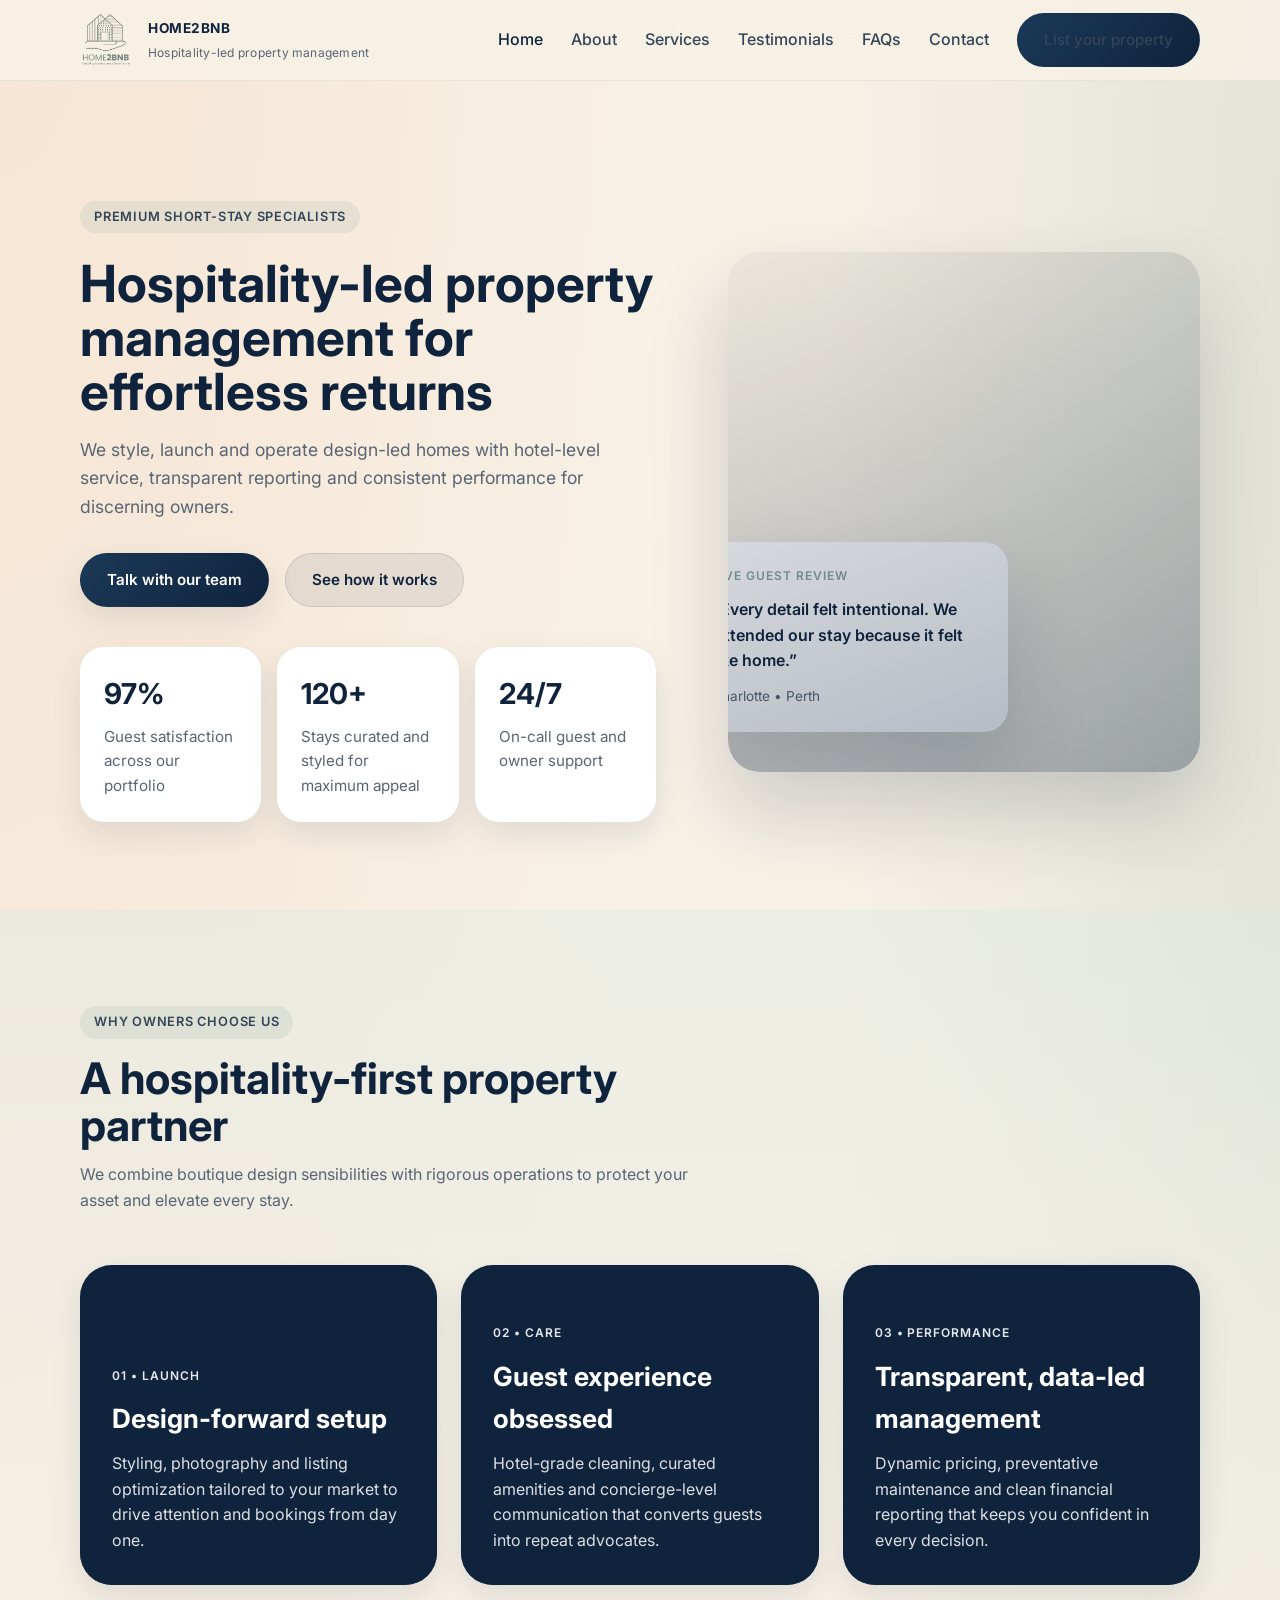
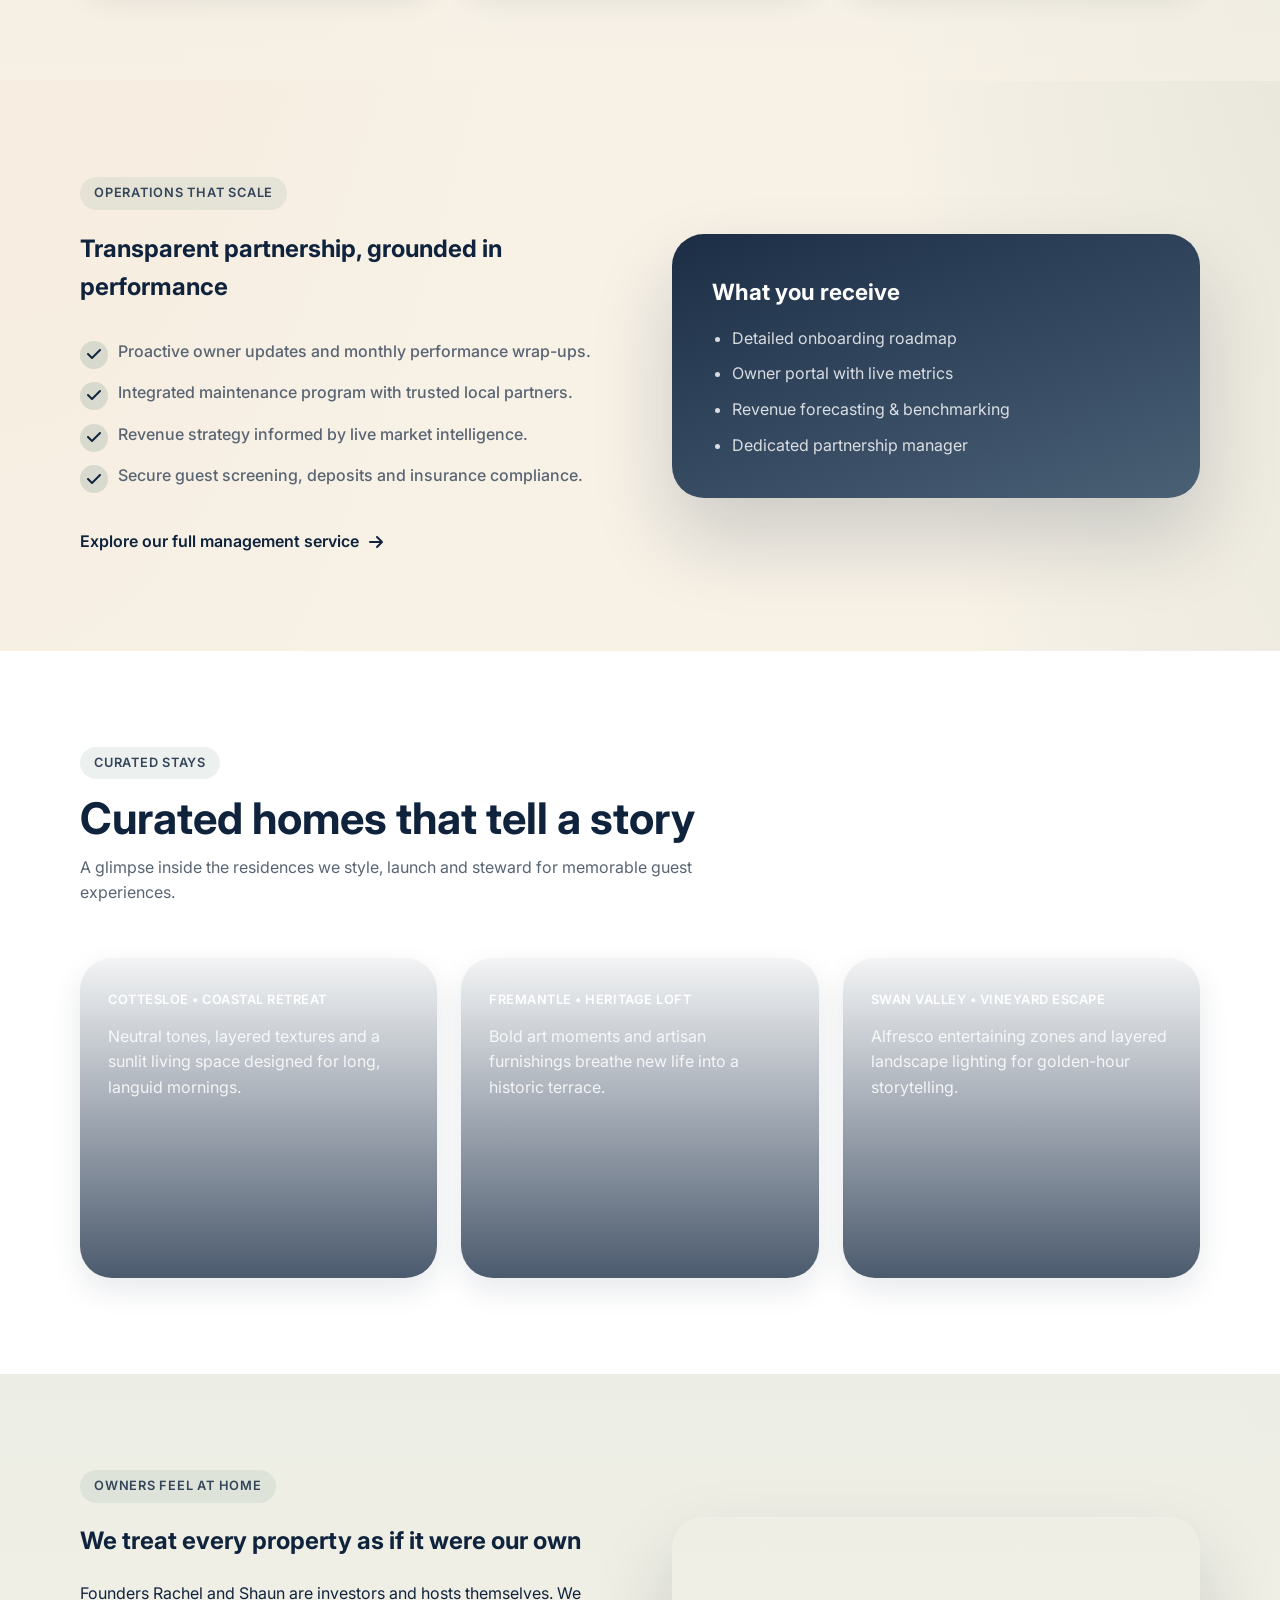
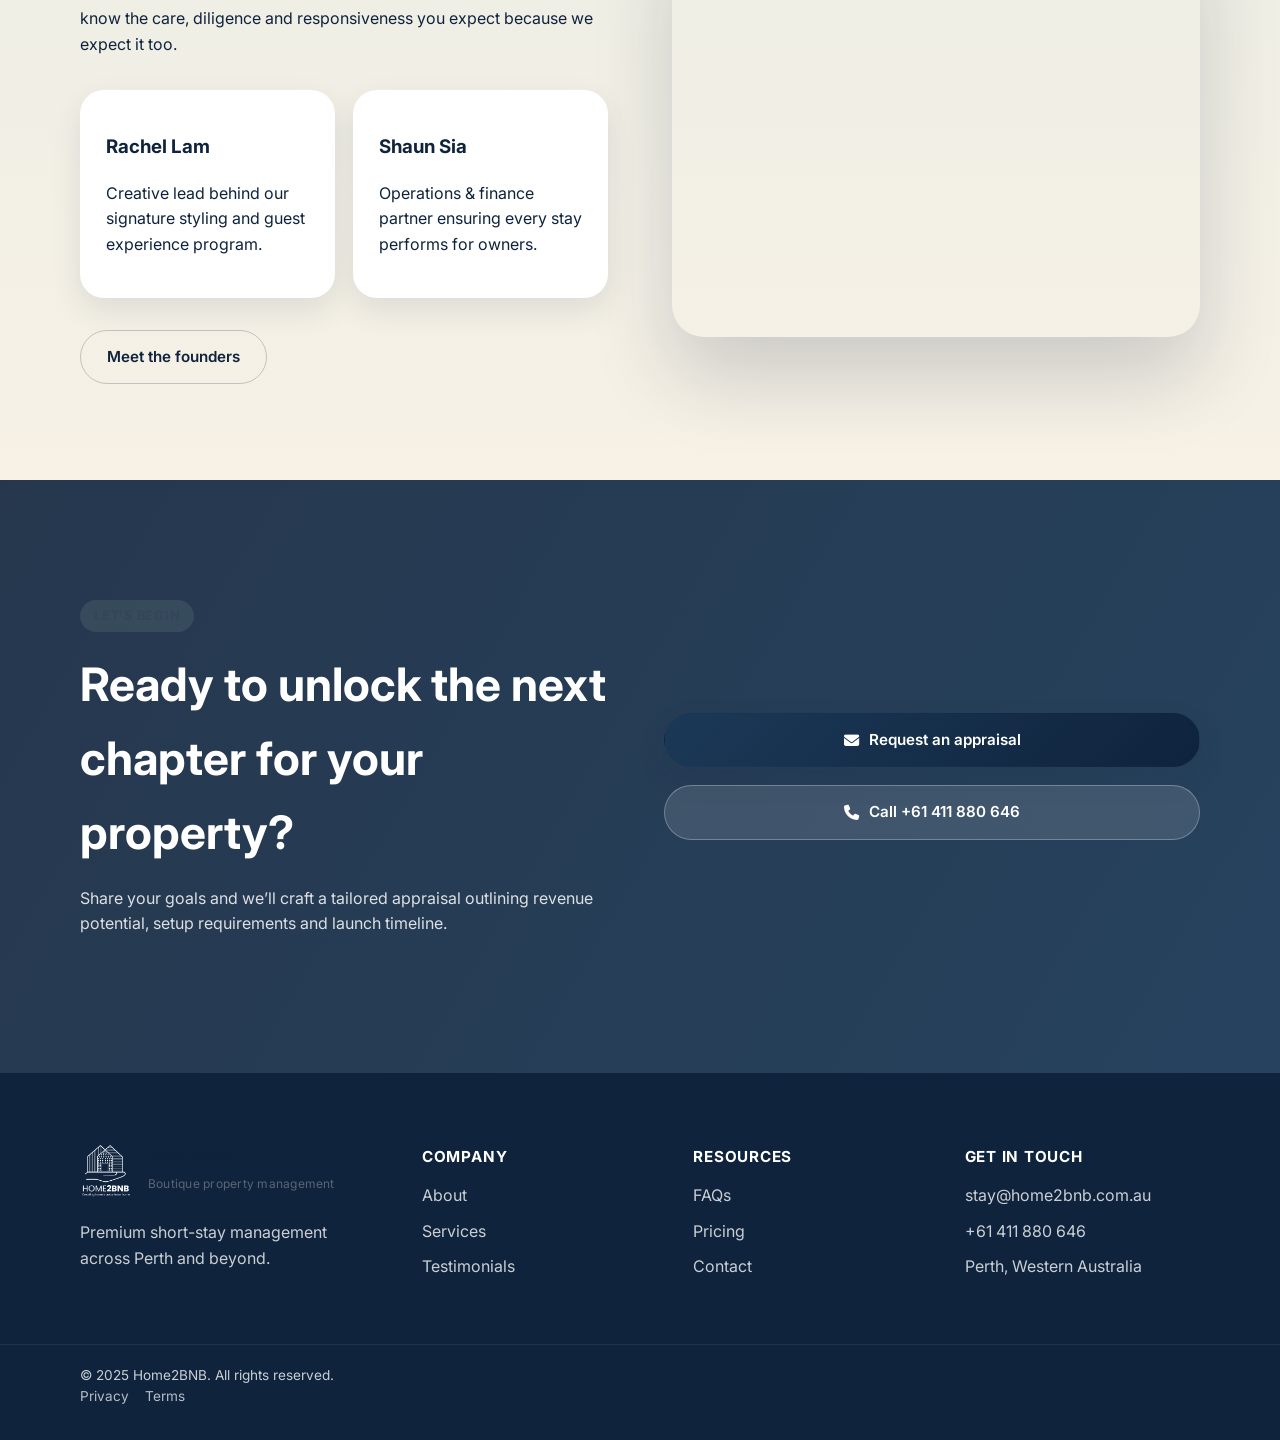
==== commit 8fd462c9: "Remove cache-busting query strings from local assets" ====
--- a/index.html
+++ b/index.html
@@ -3,18 +3,35 @@
 <head>
   <meta charset="UTF-8" />
   <meta name="viewport" content="width=device-width, initial-scale=1" />
-  <title>Home2BNB — Premium Stays & Property Management</title>
-  <link rel="stylesheet" href="https://cdnjs.cloudflare.com/ajax/libs/font-awesome/6.5.0/css/all.min.css" />
+  <meta http-equiv="Cache-Control" content="no-cache, no-store, must-revalidate" />
+  <meta http-equiv="Pragma" content="no-cache" />
+  <meta http-equiv="Expires" content="0" />
+  <title>Home2BNB — Hospitality-led Property Management</title>
+  <link rel="preconnect" href="https://fonts.googleapis.com">
+  <link rel="preconnect" href="https://fonts.gstatic.com" crossorigin>
+  <link href="https://fonts.googleapis.com/css2?family=Inter:wght@400;500;600;700&display=swap" rel="stylesheet">
+  <link rel="stylesheet" href="https://cdnjs.cloudflare.com/ajax/libs/font-awesome/6.5.0/css/all.min.css">
   <link rel="stylesheet" href="style.css" />
 </head>
 <body>
   <header class="main-header">
-    <div class="container header-inner">
-      <a class="logo" href="index.html"><img src="Asset 1.png" alt="Home2BNB" /></a>
+    <div class="container header-container">
+      <a href="index.html" class="logo" aria-label="Home2BNB home">
+        <img src="Asset 1.png" alt="Home2BNB logo" />
+        <div class="logo-text">
+          <span class="logo-name">Home2BNB</span>
+          <span class="logo-tagline">Hospitality-led property management</span>
+        </div>
+      </a>
+
       <button class="nav-toggle" type="button" aria-expanded="false" aria-controls="primary-menu" aria-label="Toggle navigation">
-        <span class="sr-only">Toggle navigation</span>
-        <span class="nav-icon"></span>
+        <span class="nav-toggle-icon" aria-hidden="true">
+          <span></span>
+          <span></span>
+          <span></span>
+        </span>
       </button>
+
       <nav class="nav-menu" id="primary-menu">
         <ul>
           <li class="is-active"><a href="index.html">Home</a></li>
@@ -23,214 +40,202 @@
           <li><a href="testimonials.html">Testimonials</a></li>
           <li><a href="faqs.html">FAQs</a></li>
           <li><a href="contact.html">Contact</a></li>
-          <li><a class="btn btn-primary" href="https://book.hostfully.com/home2bnb">Book a Stay</a></li>
+          <li class="cta"><a class="btn btn-primary" href="https://book.hostfully.com/home2bnb">List your property</a></li>
         </ul>
       </nav>
     </div>
   </header>
 
   <main>
-    <section class="hero hero-home" aria-label="Premium property management and stays">
-      <div class="container hero-inner">
-        <div class="hero-copy">
-          <span class="hero-tag">Perth • Premium Short Stays</span>
-          <h1>Hospitality-led property management for effortless returns.</h1>
-          <p>We transform considered homes into remarkable guest experiences—pairing meticulous operations with investor-grade strategy.</p>
-          <div class="cta-actions">
-            <a class="btn btn-primary" href="contact.html">Request a consultation</a>
-            <a class="btn btn-outline" href="#services">Explore services</a>
-          </div>
-          <div class="hero-meta">
-            <span><strong>97%</strong><small>Average guest rating</small></span>
-            <span><strong>$18k</strong><small>Average quarterly payout</small></span>
-            <span><strong>24 hr</strong><small>Owner response</small></span>
-          </div>
-        </div>
-        <figure class="hero-media">
-          <img src="https://images.unsplash.com/photo-1505691723518-36a5ac3be353?auto=format&fit=crop&w=1200&q=80" alt="Calm living room interior" />
-        </figure>
-      </div>
-    </section>
-
-    <section class="ribbon" aria-label="Home2BNB principles">
+    <section class="hero">
+      <div class="container hero__grid">
+        <div class="hero__content">
+          <span class="pill">Premium short-stay specialists</span>
+          <h1>Hospitality-led property management for effortless returns</h1>
+          <p class="lead">We style, launch and operate design-led homes with hotel-level service, transparent reporting and consistent performance for discerning owners.</p>
+          <div class="hero__actions">
+            <a class="btn btn-primary" href="contact.html">Talk with our team</a>
+            <a class="btn btn-ghost" href="services.html">See how it works</a>
+          </div>
+
+          <dl class="hero__stats">
+            <div class="stat-card reveal">
+              <dt>97%</dt>
+              <dd>Guest satisfaction across our portfolio</dd>
+            </div>
+            <div class="stat-card reveal" style="--reveal-delay: 120ms;">
+              <dt>120+</dt>
+              <dd>Stays curated and styled for maximum appeal</dd>
+            </div>
+            <div class="stat-card reveal" style="--reveal-delay: 240ms;">
+              <dt>24/7</dt>
+              <dd>On-call guest and owner support</dd>
+            </div>
+          </dl>
+        </div>
+
+        <div class="hero__visual">
+          <div class="hero-photo" role="presentation">
+            <div class="floating-card">
+              <span class="floating-eyebrow">Live guest review</span>
+              <p>“Every detail felt intentional. We extended our stay because it felt like home.”</p>
+              <span class="floating-meta">Charlotte • Perth</span>
+            </div>
+          </div>
+        </div>
+      </div>
+    </section>
+
+    <section class="section section--soft" id="partner">
       <div class="container">
-        <span>FULL-SERVICE MANAGEMENT</span>
-        <span>HOTEL-GRADE EXPERIENCES</span>
-        <span>LOCAL EXPERT TEAM</span>
-        <span>TRANSPARENT REPORTING</span>
-      </div>
-    </section>
-
-    <section id="services" class="section">
+        <div class="section__head">
+          <span class="pill">Why owners choose us</span>
+          <h2>A hospitality-first property partner</h2>
+          <p class="section__lead">We combine boutique design sensibilities with rigorous operations to protect your asset and elevate every stay.</p>
+        </div>
+
+        <div class="feature-grid">
+          <article class="feature-card reveal" style="--bg:url('https://images.unsplash.com/photo-1505691723518-36a5ac3be353?auto=format&fit=crop&w=1600&q=80');">
+            <span class="feature-card__eyebrow">01 • Launch</span>
+            <h3>Design-forward setup</h3>
+            <p>Styling, photography and listing optimization tailored to your market to drive attention and bookings from day one.</p>
+          </article>
+
+          <article class="feature-card reveal" style="--bg:url('https://images.unsplash.com/photo-1522202176988-66273c2fd55f?auto=format&fit=crop&w=1600&q=80'); --reveal-delay: 120ms;">
+            <span class="feature-card__eyebrow">02 • Care</span>
+            <h3>Guest experience obsessed</h3>
+            <p>Hotel-grade cleaning, curated amenities and concierge-level communication that converts guests into repeat advocates.</p>
+          </article>
+
+          <article class="feature-card reveal" style="--bg:url('https://images.unsplash.com/photo-1499952127939-9bbf5af6c51c?auto=format&fit=crop&w=1600&q=80'); --reveal-delay: 240ms;">
+            <span class="feature-card__eyebrow">03 • Performance</span>
+            <h3>Transparent, data-led management</h3>
+            <p>Dynamic pricing, preventative maintenance and clean financial reporting that keeps you confident in every decision.</p>
+          </article>
+        </div>
+      </div>
+    </section>
+
+    <section class="section" id="operations">
+      <div class="container split">
+        <div class="split__content">
+          <span class="pill">Operations that scale</span>
+          <h2>Transparent partnership, grounded in performance</h2>
+          <ul class="checklist">
+            <li class="reveal">Proactive owner updates and monthly performance wrap-ups.</li>
+            <li class="reveal" style="--reveal-delay: 120ms;">Integrated maintenance program with trusted local partners.</li>
+            <li class="reveal" style="--reveal-delay: 240ms;">Revenue strategy informed by live market intelligence.</li>
+            <li class="reveal" style="--reveal-delay: 360ms;">Secure guest screening, deposits and insurance compliance.</li>
+          </ul>
+          <a class="text-link" href="services.html">Explore our full management service <i class="fa-solid fa-arrow-right"></i></a>
+        </div>
+        <div class="split__visual reveal" style="--reveal-delay: 200ms;">
+          <div class="gradient-panel">
+            <h3>What you receive</h3>
+            <ul>
+              <li>Detailed onboarding roadmap</li>
+              <li>Owner portal with live metrics</li>
+              <li>Revenue forecasting &amp; benchmarking</li>
+              <li>Dedicated partnership manager</li>
+            </ul>
+          </div>
+        </div>
+      </div>
+    </section>
+
+    <section class="section section--gallery" id="portfolio">
       <div class="container">
-        <div class="section-header">
-          <span class="section-label">What we do</span>
-          <h2>A hospitality-first property partner</h2>
-          <p class="lead">From styling to guest care, we orchestrate every detail so owners gain reliable returns and travellers enjoy memorable stays.</p>
-        </div>
-        <div class="card-grid">
-          <article class="card">
-            <span class="pill">Onboarding</span>
-            <h3>Launch with intention</h3>
-            <p>Design direction, procurement, photography, compliance and channel launch handled by seasoned specialists.</p>
-            <ul>
-              <li>Bespoke styling &amp; furnishing</li>
-              <li>Professional copy &amp; imagery</li>
-              <li>Performance-focused channel mix</li>
-            </ul>
-          </article>
-          <article class="card">
-            <span class="pill">Operations</span>
-            <h3>Protect every guest moment</h3>
-            <p>Hotel-grade housekeeping, preventive maintenance and on-the-ground support keep homes pristine and guests delighted.</p>
-            <ul>
-              <li>Dedicated guest services desk</li>
-              <li>24/7 concierge &amp; troubleshooting</li>
-              <li>Trusted trades &amp; linen partners</li>
-            </ul>
-          </article>
-          <article class="card">
-            <span class="pill">Growth</span>
-            <h3>Maximise earning potential</h3>
-            <p>Dynamic pricing and investor-grade insights keep your revenue strong in every season.</p>
-            <ul>
-              <li>Revenue &amp; yield strategy</li>
-              <li>Proactive review management</li>
-              <li>Owner portal &amp; transparent reports</li>
-            </ul>
-          </article>
-        </div>
-      </div>
-    </section>
-
-    <section class="section">
-      <div class="container split-section">
-        <figure class="media">
-          <img src="https://images.unsplash.com/photo-1556740749-887f6717d7e4?auto=format&fit=crop&w=1200&q=80" alt="Host preparing a property" />
-        </figure>
-        <div class="copy">
-          <span class="section-label">For owners</span>
-          <h3>Transparent partnership, grounded in performance.</h3>
-          <p>Our boutique scale means you’ll always know who is caring for your property. Expect proactive communication, clarity on numbers and a team that treats your asset like their own.</p>
-          <div class="feature-list">
-            <div class="feature-item">Dedicated revenue strategist and account manager.</div>
-            <div class="feature-item">Quarterly insight sessions with benchmarking.</div>
-            <div class="feature-item">Secure owner portal with live performance data.</div>
-          </div>
-          <div class="cta-actions" style="margin-top:32px;">
-            <a class="btn btn-primary" href="mailto:stay@home2bnb.com.au">Request an appraisal</a>
-            <a class="btn btn-link" href="services.html">View full service suite</a>
-          </div>
-        </div>
-      </div>
-    </section>
-
-    <section class="section" id="stays">
-      <div class="container">
-        <div class="section-header center">
-          <span class="section-label">Guest favourites</span>
+        <div class="section__head">
+          <span class="pill">Curated stays</span>
           <h2>Curated homes that tell a story</h2>
-          <p>Each stay is individually designed with layered textures, thoughtful amenities and local touches that resonate with discerning travellers.</p>
-        </div>
-        <div class="card-grid">
-          <article class="card property-card">
-            <figure>
-              <img src="https://images.unsplash.com/photo-1470246973918-29a93221c455?auto=format&fit=crop&w=1200&q=80" alt="Beachfront villa" />
-            </figure>
-            <div class="card-body">
-              <h3>Cottesloe Sandstone Villa</h3>
-              <p>Sun-drenched four-bedroom haven with plunge pool and ocean outlook.</p>
-              <a class="btn btn-link" href="https://book.hostfully.com/home2bnb" target="_blank" rel="noopener">View listing</a>
-            </div>
-          </article>
-          <article class="card property-card">
-            <figure>
-              <img src="https://images.unsplash.com/photo-1505691723518-36a5ac3be353?auto=format&fit=crop&w=1200&q=80" alt="City loft" />
-            </figure>
-            <div class="card-body">
-              <h3>Fremantle Heritage Loft</h3>
-              <p>Warehouse-style retreat layered with local art and designer comforts.</p>
-              <a class="btn btn-link" href="https://book.hostfully.com/home2bnb" target="_blank" rel="noopener">Explore availability</a>
-            </div>
-          </article>
-          <article class="card property-card">
-            <figure>
-              <img src="https://images.unsplash.com/photo-1484154218962-a197022b5858?auto=format&fit=crop&w=1200&q=80" alt="Riverside home" />
-            </figure>
-            <div class="card-body">
-              <h3>Swan River Modernist</h3>
-              <p>Architectural waterfront home with private jetty and bespoke concierge.</p>
-              <a class="btn btn-link" href="https://book.hostfully.com/home2bnb" target="_blank" rel="noopener">Reserve your stay</a>
-            </div>
-          </article>
-        </div>
-      </div>
-    </section>
-
-    <section class="section" id="testimonials">
-      <div class="container">
-        <div class="section-header">
-          <span class="section-label">Voices from our community</span>
-          <h2>Guests feel at home. Owners feel supported.</h2>
-          <p>We obsess over the tiny details because they create enduring impressions—reflected in consistent five-star feedback.</p>
-        </div>
-        <div class="testimonials-grid">
-          <blockquote class="testimonial">
-            <p>“Home2BNB treats our property like their own. Every stay delivers glowing reviews and our revenue has never been healthier.”</p>
-            <cite>Lauren &amp; Michael — Property Partners</cite>
-          </blockquote>
-          <blockquote class="testimonial">
-            <p>“From pre-arrival concierge to thoughtful welcome touches, the experience was effortlessly luxurious. We booked again before we even left.”</p>
-            <cite>Jared — Guest</cite>
-          </blockquote>
-          <blockquote class="testimonial">
-            <p>“Transparent reporting and proactive communication make it a true partnership. We finally feel confident with our investment.”</p>
-            <cite>Samantha — Owner</cite>
-          </blockquote>
-        </div>
-      </div>
-    </section>
-
-    <section class="section" aria-label="Call to action">
-      <div class="container">
-        <div class="cta-banner">
-          <div>
-            <h2>Ready to unlock the next chapter for your property?</h2>
-            <p>Tell us about your goals and we’ll build a launch roadmap tailored to your asset, market and ideal guests.</p>
-          </div>
-          <div class="cta-actions">
-            <a class="btn btn-light" href="mailto:stay@home2bnb.com.au"><i class="fa-solid fa-envelope"></i> stay@home2bnb.com.au</a>
-            <a class="btn btn-outline" href="tel:+61411880646"><i class="fa-solid fa-phone"></i> +61 411 880 646</a>
-          </div>
+          <p class="section__lead">A glimpse inside the residences we style, launch and steward for memorable guest experiences.</p>
+        </div>
+        <div class="property-grid">
+          <article class="property-card reveal" style="--bg:url('https://images.unsplash.com/photo-1505691723518-36a5ac3be353?auto=format&fit=crop&w=1600&q=80');">
+            <span class="property-card__label">Cottesloe • Coastal Retreat</span>
+            <p>Neutral tones, layered textures and a sunlit living space designed for long, languid mornings.</p>
+          </article>
+          <article class="property-card reveal" style="--bg:url('https://images.unsplash.com/photo-1493666438817-866a91353ca9?auto=format&fit=crop&w=1600&q=80'); --reveal-delay: 120ms;">
+            <span class="property-card__label">Fremantle • Heritage Loft</span>
+            <p>Bold art moments and artisan furnishings breathe new life into a historic terrace.</p>
+          </article>
+          <article class="property-card reveal" style="--bg:url('https://images.unsplash.com/photo-1568605114967-8130f3a36994?auto=format&fit=crop&w=1600&q=80'); --reveal-delay: 240ms;">
+            <span class="property-card__label">Swan Valley • Vineyard Escape</span>
+            <p>Alfresco entertaining zones and layered landscape lighting for golden-hour storytelling.</p>
+          </article>
+        </div>
+      </div>
+    </section>
+
+    <section class="section section--soft" id="owners">
+      <div class="container split split--reverse">
+        <div class="split__visual reveal">
+          <div class="portrait-card" role="presentation"></div>
+        </div>
+        <div class="split__content">
+          <span class="pill">Owners feel at home</span>
+          <h2>We treat every property as if it were our own</h2>
+          <p>Founders Rachel and Shaun are investors and hosts themselves. We know the care, diligence and responsiveness you expect because we expect it too.</p>
+          <div class="bio-cards">
+            <article class="bio-card reveal">
+              <h3>Rachel Lam</h3>
+              <p>Creative lead behind our signature styling and guest experience program.</p>
+            </article>
+            <article class="bio-card reveal" style="--reveal-delay: 160ms;">
+              <h3>Shaun Sia</h3>
+              <p>Operations &amp; finance partner ensuring every stay performs for owners.</p>
+            </article>
+          </div>
+          <a class="btn btn-outline" href="about.html">Meet the founders</a>
+        </div>
+      </div>
+    </section>
+
+    <section class="section section--cta">
+      <div class="container cta-panel">
+        <div class="cta-panel__copy">
+          <span class="pill">Let’s begin</span>
+          <h2>Ready to unlock the next chapter for your property?</h2>
+          <p>Share your goals and we’ll craft a tailored appraisal outlining revenue potential, setup requirements and launch timeline.</p>
+        </div>
+        <div class="cta-panel__actions">
+          <a class="btn btn-primary" href="mailto:stay@home2bnb.com.au"><i class="fa-solid fa-envelope"></i> Request an appraisal</a>
+          <a class="btn btn-ghost" href="tel:+61411880646"><i class="fa-solid fa-phone"></i> Call +61 411 880 646</a>
         </div>
       </div>
     </section>
   </main>
 
   <footer class="site-footer">
-    <div class="container footer-grid">
-      <div class="footer-brand">
-        <img src="Asset 2.png" alt="Home2BNB" class="footer-logo" />
-        <p>Perth’s boutique team crafting exceptional short-stay experiences and dependable investment returns.</p>
-      </div>
-      <div class="footer-col">
-        <h5>Company</h5>
+    <div class="container footer__grid">
+      <div class="footer__brand">
+        <a href="index.html" class="logo">
+          <img src="Asset 2.png" alt="Home2BNB secondary logo" />
+          <div class="logo-text">
+            <span class="logo-name">Home2BNB</span>
+            <span class="logo-tagline">Boutique property management</span>
+          </div>
+        </a>
+        <p>Premium short-stay management across Perth and beyond.</p>
+      </div>
+      <div class="footer__column">
+        <h4>Company</h4>
         <ul>
           <li><a href="about.html">About</a></li>
           <li><a href="services.html">Services</a></li>
           <li><a href="testimonials.html">Testimonials</a></li>
         </ul>
       </div>
-      <div class="footer-col">
-        <h5>For Owners</h5>
-        <ul>
-          <li><a href="index.html#services">Management Approach</a></li>
-          <li><a href="services.html">Revenue Strategy</a></li>
-          <li><a href="faqs.html">Frequently Asked Questions</a></li>
-        </ul>
-      </div>
-      <div class="footer-col">
-        <h5>Connect</h5>
+      <div class="footer__column">
+        <h4>Resources</h4>
+        <ul>
+          <li><a href="faqs.html">FAQs</a></li>
+          <li><a href="services.html#pricing">Pricing</a></li>
+          <li><a href="contact.html">Contact</a></li>
+        </ul>
+      </div>
+      <div class="footer__column">
+        <h4>Get in touch</h4>
         <ul>
           <li><a href="mailto:stay@home2bnb.com.au">stay@home2bnb.com.au</a></li>
           <li><a href="tel:+61411880646">+61 411 880 646</a></li>
@@ -238,16 +243,17 @@
         </ul>
       </div>
     </div>
-    <div class="container footer-bottom">
-      <span>© 2025 Home2BNB. All rights reserved.</span>
-      <span>
-        <a href="#">Privacy Policy</a>
-        <span>•</span>
-        <a href="#">Terms of Use</a>
-      </span>
+    <div class="footer__bottom">
+      <div class="container">
+        <span>© 2025 Home2BNB. All rights reserved.</span>
+        <nav aria-label="Legal links">
+          <a href="#">Privacy</a>
+          <a href="#">Terms</a>
+        </nav>
+      </div>
     </div>
   </footer>
 
-  <script src="script.js?v=20240526"></script>
+  <script src="script.js" defer></script>
 </body>
 </html>
--- a/style.css
+++ b/style.css
@@ -1,43 +1,46 @@
-@import url('https://fonts.googleapis.com/css2?family=Plus+Jakarta+Sans:wght@400;500;600;700;800&display=swap');
+/* =====================================================
+   Home2BNB — Boutique Hospitality Theme
+   Updated to mirror the refined peach & sage aesthetic
+   ===================================================== */
 
 :root {
-  --bg: #f3f1ec;
-  --bg-strong: #ebe7df;
-  --surface: rgba(255, 255, 255, 0.82);
-  --surface-solid: #ffffff;
-  --text: #1a2230;
-  --muted: #5b6472;
-  --soft: #8f96a3;
-  --accent: #0f3d5c;
-  --accent-soft: #e1ecf6;
-  --accent-mid: #1f6aa5;
-  --line: rgba(15, 61, 92, 0.15);
-  --radius: 20px;
-  --radius-lg: 30px;
-  --shadow-soft: 0 24px 60px rgba(15, 61, 92, 0.12);
-  --shadow-card: 0 14px 40px rgba(26, 34, 48, 0.12);
-  --header-height: 84px;
+  --sand-50: #f7f1e6;
+  --sand-100: #efe5d5;
+  --sand-200: #e3d6c0;
+  --sage-200: #dde9e3;
+  --sage-500: #8aa69a;
+  --peach-400: #f5c7a5;
+  --ink-900: #0f233d;
+  --ink-700: #344559;
+  --ink-500: #5a6573;
+  --white: #ffffff;
+  --radius-lg: 32px;
+  --radius-md: 24px;
+  --radius-sm: 16px;
+  --shadow-lg: 0 40px 80px rgba(15, 35, 61, 0.18);
+  --shadow-md: 0 22px 60px rgba(15, 35, 61, 0.12);
+  --shadow-sm: 0 12px 30px rgba(15, 35, 61, 0.10);
+  --max-width: 1120px;
 }
 
 * {
   box-sizing: border-box;
 }
 
-html,
+html {
+  font-size: 16px;
+  scroll-behavior: smooth;
+}
+
 body {
   margin: 0;
-  padding: 0;
-}
-
-body {
-  font-family: 'Plus Jakarta Sans', system-ui, -apple-system, BlinkMacSystemFont, 'Segoe UI', sans-serif;
-  background: radial-gradient(120% 120% at 10% -10%, rgba(15, 61, 92, 0.08), transparent 55%),
-    radial-gradient(110% 90% at 100% 0%, rgba(192, 212, 222, 0.22), transparent 52%),
-    var(--bg);
-  color: var(--text);
+  font-family: "Inter", system-ui, -apple-system, "Segoe UI", sans-serif;
+  color: var(--ink-900);
   line-height: 1.6;
-  font-size: 16px;
-  letter-spacing: -0.01em;
+  background:
+    radial-gradient(100% 120% at 0% -10%, rgba(245, 199, 165, 0.32), transparent 55%),
+    radial-gradient(70% 90% at 110% 10%, rgba(138, 166, 154, 0.24), transparent 65%),
+    var(--sand-50);
 }
 
 a {
@@ -45,893 +48,1127 @@
   text-decoration: none;
 }
 
-.sr-only {
-  position: absolute;
-  width: 1px;
-  height: 1px;
-  padding: 0;
-  margin: -1px;
-  overflow: hidden;
-  clip: rect(0, 0, 0, 0);
-  white-space: nowrap;
-  border: 0;
-}
-
 a:hover,
-button:hover {
-  opacity: 0.85;
+a:focus {
+  opacity: 0.88;
 }
 
 img {
+  display: block;
   max-width: 100%;
   height: auto;
-  display: block;
+}
+
+.container {
+  width: min(var(--max-width), 92%);
+  margin-inline: auto;
 }
 
 main {
-  display: block;
-}
-
-.container {
-  width: min(1180px, 92%);
-  margin-inline: auto;
-}
-
-.section {
-  padding: clamp(72px, 11vw, 112px) 0;
-}
-
-.section-header {
-  display: flex;
-  flex-direction: column;
-  gap: 18px;
-  margin-bottom: clamp(40px, 7vw, 72px);
-  max-width: 760px;
-}
-
-.section-header.center {
-  text-align: center;
-  margin-inline: auto;
-  align-items: center;
-}
-
-.section-label {
-  display: inline-flex;
-  align-items: center;
-  gap: 10px;
-  font-size: 0.9rem;
-  font-weight: 600;
-  letter-spacing: 0.12em;
-  text-transform: uppercase;
-  color: var(--accent);
-}
-
-.section-header h2 {
-  margin: 0;
-  font-size: clamp(2.4rem, 4.8vw, 3.6rem);
-  line-height: 1.1;
-  letter-spacing: -0.02em;
-}
-
-.section-header p {
-  margin: 0;
-  color: var(--muted);
-  font-size: clamp(1rem, 2.4vw, 1.2rem);
-}
-
-.subtitle {
-  color: var(--muted);
-  font-size: 0.98rem;
-}
-
-/* ===== HEADER ===== */
-
+  overflow: hidden;
+}
+
+/* ===================== HEADER ===================== */
 .main-header {
   position: sticky;
   top: 0;
-  z-index: 1000;
-  background: rgba(243, 241, 236, 0.9);
-  backdrop-filter: blur(16px);
-  border-bottom: 1px solid rgba(15, 61, 92, 0.08);
-}
-
-.header-inner {
-  height: var(--header-height);
+  z-index: 80;
+  background: rgba(247, 241, 230, 0.85);
+  backdrop-filter: blur(18px);
+  border-bottom: 1px solid rgba(15, 35, 61, 0.06);
+}
+
+.header-container {
   display: flex;
   align-items: center;
   justify-content: space-between;
-  gap: 32px;
+  min-height: 80px;
+  gap: 24px;
+}
+
+.logo {
+  display: inline-flex;
+  align-items: center;
+  gap: 16px;
 }
 
 .logo img {
-  height: 44px;
-  width: auto;
+  width: 52px;
+  height: 52px;
+  object-fit: contain;
+}
+
+.logo-text {
+  display: flex;
+  flex-direction: column;
+  gap: 4px;
+}
+
+.logo-name {
+  font-weight: 700;
+  letter-spacing: 0.04em;
+  text-transform: uppercase;
+  font-size: 0.85rem;
+  color: var(--ink-900);
+}
+
+.logo-tagline {
+  font-size: 0.75rem;
+  color: var(--ink-500);
+  letter-spacing: 0.02em;
 }
 
 .nav-toggle {
   display: none;
-  background: none;
+  background: var(--white);
   border: none;
-  padding: 10px;
-  margin: 0;
+  padding: 14px 16px;
+  border-radius: var(--radius-sm);
+  box-shadow: var(--shadow-sm);
   cursor: pointer;
 }
 
-.nav-toggle .nav-icon,
-.nav-toggle .nav-icon::before,
-.nav-toggle .nav-icon::after {
-  display: block;
+.nav-toggle-icon {
+  display: flex;
+  flex-direction: column;
+  gap: 6px;
+}
+
+.nav-toggle-icon span {
   width: 24px;
   height: 2px;
-  background: var(--text);
-  position: relative;
-  transition: transform 0.2s ease, opacity 0.2s ease;
-}
-
-.nav-toggle .nav-icon::before,
-.nav-toggle .nav-icon::after {
-  content: '';
-  position: absolute;
-  left: 0;
-}
-
-.nav-toggle .nav-icon::before {
-  top: -7px;
-}
-
-.nav-toggle .nav-icon::after {
-  top: 7px;
+  background: var(--ink-900);
+  border-radius: 999px;
+  transition: transform 0.28s ease, opacity 0.28s ease;
+}
+
+.nav-toggle.is-active .nav-toggle-icon span:nth-child(1) {
+  transform: translateY(8px) rotate(45deg);
+}
+
+.nav-toggle.is-active .nav-toggle-icon span:nth-child(2) {
+  opacity: 0;
+}
+
+.nav-toggle.is-active .nav-toggle-icon span:nth-child(3) {
+  transform: translateY(-8px) rotate(-45deg);
 }
 
 .nav-menu ul {
-  margin: 0;
-  padding: 0;
   list-style: none;
   display: flex;
   align-items: center;
   gap: 28px;
+  margin: 0;
+  padding: 0;
 }
 
 .nav-menu a {
+  font-weight: 500;
+  color: var(--ink-700);
+}
+
+.nav-menu .is-active a {
+  color: var(--ink-900);
+}
+
+.nav-menu .cta .btn {
+  box-shadow: none;
+}
+
+body.nav-open {
+  overflow: hidden;
+}
+
+/* ===================== HERO ===================== */
+.hero {
+  padding: 120px 0 88px;
+}
+
+.hero__grid {
+  display: grid;
+  grid-template-columns: 1.1fr 0.9fr;
+  gap: 72px;
+  align-items: center;
+}
+
+.pill {
+  display: inline-flex;
+  align-items: center;
+  gap: 8px;
+  padding: 6px 14px;
+  border-radius: 999px;
+  font-size: 0.8rem;
   font-weight: 600;
-  color: var(--muted);
-  font-size: 0.98rem;
-  transition: color 0.2s ease;
-}
-
-.nav-menu li.is-active > a,
-.nav-menu a:hover {
-  color: var(--text);
-}
-
-.nav-menu .btn {
-  margin-left: 12px;
-}
-
-/* ===== BUTTONS ===== */
-
+  letter-spacing: 0.06em;
+  text-transform: uppercase;
+  background: rgba(138, 166, 154, 0.16);
+  color: var(--ink-700);
+}
+
+.hero h1 {
+  font-size: clamp(2.8rem, 4vw, 3.6rem);
+  line-height: 1.05;
+  margin: 24px 0 16px;
+}
+
+.lead {
+  font-size: 1.1rem;
+  color: var(--ink-500);
+  max-width: 560px;
+}
+
+.hero__actions {
+  display: flex;
+  flex-wrap: wrap;
+  gap: 16px;
+  margin: 32px 0 40px;
+}
+
+.hero__stats {
+  display: grid;
+  grid-template-columns: repeat(3, minmax(0, 1fr));
+  gap: 16px;
+  margin: 0;
+  padding: 0;
+}
+
+.hero__stats dt {
+  font-size: 1.8rem;
+  font-weight: 700;
+  color: var(--ink-900);
+}
+
+.hero__stats dd {
+  margin: 8px 0 0;
+  color: var(--ink-500);
+  font-size: 0.95rem;
+}
+
+.stat-card {
+  background: var(--white);
+  border-radius: var(--radius-md);
+  padding: 24px;
+  box-shadow: var(--shadow-sm);
+  transition: transform 0.3s ease, box-shadow 0.3s ease;
+}
+
+.stat-card:hover {
+  transform: translateY(-6px);
+  box-shadow: var(--shadow-md);
+}
+
+.hero__visual {
+  position: relative;
+}
+
+.hero-photo {
+  position: relative;
+  border-radius: var(--radius-lg);
+  min-height: 520px;
+  background: url('https://images.unsplash.com/photo-1505691723518-36a5ac3be353?auto=format&fit=crop&w=1600&q=80') center/cover;
+  box-shadow: var(--shadow-lg);
+  overflow: hidden;
+}
+
+.hero-photo::after {
+  content: "";
+  position: absolute;
+  inset: 0;
+  background: linear-gradient(160deg, rgba(15, 35, 61, 0.05), rgba(15, 35, 61, 0.35));
+}
+
+.floating-card {
+  position: absolute;
+  bottom: 40px;
+  left: -40px;
+  background: var(--white);
+  border-radius: var(--radius-md);
+  padding: 24px;
+  width: min(320px, 90%);
+  box-shadow: var(--shadow-lg);
+  display: grid;
+  gap: 12px;
+  animation: float-in 1.1s ease forwards;
+}
+
+.floating-eyebrow {
+  font-size: 0.75rem;
+  font-weight: 600;
+  letter-spacing: 0.08em;
+  text-transform: uppercase;
+  color: var(--sage-500);
+}
+
+.floating-card p {
+  margin: 0;
+  font-weight: 600;
+  color: var(--ink-900);
+}
+
+.floating-meta {
+  font-size: 0.85rem;
+  color: var(--ink-500);
+}
+
+/* ===================== BUTTONS ===================== */
 .btn {
   display: inline-flex;
   align-items: center;
   justify-content: center;
-  gap: 8px;
+  gap: 10px;
+  padding: 14px 26px;
+  border-radius: 999px;
   font-weight: 600;
-  font-size: 0.98rem;
-  padding: 12px 22px;
-  border-radius: 999px;
+  font-size: 0.95rem;
   border: 1px solid transparent;
-  transition: transform 0.2s ease, box-shadow 0.2s ease, background 0.2s ease;
+  transition: transform 0.25s ease, box-shadow 0.25s ease, background 0.25s ease;
 }
 
 .btn-primary {
-  background: linear-gradient(120deg, var(--accent-mid), var(--accent));
-  color: #fff;
-  box-shadow: var(--shadow-soft);
+  background: linear-gradient(135deg, #1b3957, #0f233d);
+  color: var(--white);
+  box-shadow: var(--shadow-sm);
+}
+
+.btn-primary:hover {
+  transform: translateY(-3px);
+  box-shadow: var(--shadow-md);
+}
+
+.btn-ghost {
+  background: rgba(15, 35, 61, 0.08);
+  color: var(--ink-900);
+  border-color: rgba(15, 35, 61, 0.12);
+}
+
+.btn-ghost:hover {
+  background: rgba(15, 35, 61, 0.12);
 }
 
 .btn-outline {
-  border-color: rgba(15, 61, 92, 0.3);
-  color: var(--accent);
-  background: rgba(255, 255, 255, 0.6);
-}
-
-.btn-light {
-  background: rgba(255, 255, 255, 0.9);
-  color: var(--accent);
-  border: 1px solid rgba(15, 61, 92, 0.16);
-}
-
-.btn-link {
-  padding: 0;
-  border: none;
-  background: none;
-  color: var(--accent);
-}
-
-.btn:hover {
-  transform: translateY(-2px);
-}
-
-/* ===== HERO ===== */
-
-.hero {
+  border-color: rgba(15, 35, 61, 0.22);
+  color: var(--ink-900);
+  background: transparent;
+}
+
+.btn-outline:hover {
+  border-color: rgba(15, 35, 61, 0.35);
+}
+
+.text-link {
+  display: inline-flex;
+  align-items: center;
+  gap: 10px;
+  font-weight: 600;
+  color: var(--ink-900);
+}
+
+.text-link i {
+  transition: transform 0.25s ease;
+}
+
+.text-link:hover i {
+  transform: translateX(6px);
+}
+
+/* ===================== GENERIC SECTION LAYOUT ===================== */
+.section {
+  padding: 96px 0;
   position: relative;
-  padding: clamp(96px, 12vw, 140px) 0 clamp(72px, 10vw, 100px);
+}
+
+.section--soft {
+  background: linear-gradient(180deg, rgba(221, 233, 227, 0.42), rgba(247, 241, 230, 0.65));
+}
+
+.section--gallery {
+  background: var(--white);
+}
+
+.section__head {
+  text-align: left;
+  max-width: 620px;
+  margin-bottom: 52px;
+}
+
+.section__head h2 {
+  margin: 16px 0 12px;
+  font-size: clamp(2.2rem, 3.4vw, 2.8rem);
+  line-height: 1.1;
+}
+
+.section__lead {
+  color: var(--ink-500);
+  margin: 0;
+}
+
+/* ===================== PAGE HERO (INTERIOR) ===================== */
+.page-hero {
+  padding: 140px 0 96px;
+  background: linear-gradient(135deg, rgba(221, 233, 227, 0.55), rgba(247, 241, 230, 0.8));
+}
+
+.page-hero__inner {
+  display: grid;
+  grid-template-columns: repeat(2, minmax(0, 1fr));
+  gap: 64px;
+  align-items: center;
+}
+
+.page-hero__inner h1 {
+  font-size: clamp(2.6rem, 4vw, 3.3rem);
+  margin: 18px 0 12px;
+}
+
+.page-hero__inner p {
+  color: var(--ink-500);
+  margin-bottom: 0;
+}
+
+.page-hero__visual {
+  min-height: 420px;
+  border-radius: var(--radius-lg);
+  background-size: cover;
+  background-position: center;
+  box-shadow: var(--shadow-lg);
+  position: relative;
   overflow: hidden;
 }
 
-.hero::before {
-  content: '';
+.page-hero__visual::after {
+  content: "";
   position: absolute;
   inset: 0;
-  background: radial-gradient(85% 80% at 15% 10%, rgba(31, 106, 165, 0.16), transparent),
-    linear-gradient(150deg, rgba(255, 255, 255, 0.85) 0%, rgba(243, 241, 236, 0.6) 100%);
-  z-index: 0;
-}
-
-.hero-inner {
-  position: relative;
-  z-index: 1;
-  display: grid;
-  align-items: center;
-  gap: clamp(40px, 8vw, 80px);
-  grid-template-columns: repeat(2, minmax(0, 1fr));
-}
-
-.hero-subpage::before {
-  background: radial-gradient(80% 80% at 15% 10%, rgba(31, 106, 165, 0.12), transparent),
-    linear-gradient(140deg, rgba(255, 255, 255, 0.92) 0%, rgba(243, 241, 236, 0.75) 100%);
-}
-
-.hero-subpage .hero-inner {
-  grid-template-columns: minmax(0, 1fr);
-  text-align: left;
-  max-width: 780px;
-}
-
-.hero-subpage .hero-copy p {
-  max-width: none;
-}
-
-.hero-copy h1 {
-  margin: 0 0 18px;
-  font-size: clamp(3rem, 6vw, 4.8rem);
-  line-height: 1.05;
-  letter-spacing: -0.035em;
-}
-
-.hero-copy p {
-  margin: 0 0 28px;
-  font-size: clamp(1.1rem, 2.4vw, 1.28rem);
-  color: var(--muted);
-  max-width: 36ch;
-}
-
-.hero-meta {
+  background: linear-gradient(180deg, rgba(15, 35, 61, 0.05), rgba(15, 35, 61, 0.35));
+}
+
+.page-hero__meta {
   display: flex;
   gap: 24px;
   margin-top: 32px;
   flex-wrap: wrap;
-  gap: 22px 32px;
-  margin-top: 36px;
-  color: var(--muted);
-}
-
-.hero-meta span {
+}
+
+.meta-card {
+  background: var(--white);
+  border-radius: var(--radius-md);
+  padding: 20px 24px;
+  box-shadow: var(--shadow-sm);
+  min-width: 180px;
+}
+
+.meta-card strong {
+  display: block;
+  font-size: 1.1rem;
+  color: var(--ink-900);
+}
+
+.meta-card span {
+  display: block;
+  margin-top: 6px;
+  font-size: 0.9rem;
+  color: var(--ink-500);
+}
+
+/* ===================== GENERIC GRID HELPERS ===================== */
+.content-grid {
+  display: grid;
+  gap: 36px;
+}
+
+.content-grid--two {
+  grid-template-columns: repeat(2, minmax(0, 1fr));
+  align-items: start;
+}
+
+.card-stack {
+  display: grid;
+  gap: 20px;
+}
+
+.card {
+  background: var(--white);
+  border-radius: var(--radius-md);
+  padding: 28px;
+  box-shadow: var(--shadow-sm);
+}
+
+.card h3 {
+  margin-top: 0;
+  margin-bottom: 12px;
+}
+
+.card p:last-child {
+  margin-bottom: 0;
+}
+
+.profile-card {
+  display: grid;
+  gap: 18px;
+}
+
+.profile-card img {
+  border-radius: var(--radius-md);
+  width: 100%;
+  box-shadow: var(--shadow-sm);
+}
+
+.profile-card h3 {
+  margin: 0;
+}
+
+.profile-card span {
+  display: block;
+  font-size: 0.9rem;
+  color: var(--ink-500);
+}
+
+.highlight-band {
+  display: grid;
+  gap: 20px;
+  padding: 32px;
+  border-radius: var(--radius-lg);
+  background: rgba(255, 255, 255, 0.78);
+  box-shadow: var(--shadow-sm);
+}
+
+.highlight-band ul {
+  margin: 0;
+  padding-left: 20px;
+  color: var(--ink-500);
+  display: grid;
+  gap: 10px;
+}
+
+.step-list {
+  list-style: none;
+  padding: 0;
+  margin: 0;
+  display: grid;
+  gap: 18px;
+  counter-reset: step;
+}
+
+.step-list li {
+  counter-increment: step;
+  position: relative;
+  background: var(--white);
+  border-radius: var(--radius-md);
+  padding: 28px 28px 28px 88px;
+  box-shadow: var(--shadow-sm);
+}
+
+.step-list li::before {
+  content: counter(step, decimal-leading-zero);
+  position: absolute;
+  left: 28px;
+  top: 28px;
+  font-weight: 700;
+  font-size: 1.2rem;
+  letter-spacing: 0.08em;
+  color: var(--ink-900);
+}
+
+.service-matrix {
+  display: grid;
+  gap: 20px;
+}
+
+.service-matrix .card {
+  display: grid;
+  gap: 14px;
+}
+
+/* ===================== FAQ ===================== */
+.faq-list {
+  display: grid;
+  gap: 18px;
+}
+
+.faq-item {
+  background: var(--white);
+  border-radius: var(--radius-md);
+  padding: 24px 28px;
+  box-shadow: var(--shadow-sm);
+}
+
+.faq-item h3 {
+  margin: 0 0 10px;
+  font-size: 1.2rem;
+}
+
+.faq-item p {
+  margin: 0;
+  color: var(--ink-500);
+}
+
+/* ===================== CONTACT ===================== */
+.contact-grid {
+  display: grid;
+  gap: 32px;
+  grid-template-columns: repeat(2, minmax(0, 1fr));
+}
+
+.contact-card {
+  background: var(--white);
+  border-radius: var(--radius-lg);
+  padding: 32px;
+  box-shadow: var(--shadow-md);
+  display: grid;
+  gap: 16px;
+}
+
+.contact-card a {
+  font-weight: 600;
+}
+
+.form-card form {
+  display: grid;
+  gap: 16px;
+}
+
+.form-card label {
+  display: grid;
+  gap: 8px;
+  font-weight: 600;
+  color: var(--ink-700);
+}
+
+.form-card input,
+.form-card textarea {
+  padding: 14px 16px;
+  border-radius: var(--radius-sm);
+  border: 1px solid rgba(15, 35, 61, 0.18);
+  font: inherit;
+  resize: vertical;
+}
+
+.form-card textarea {
+  min-height: 140px;
+}
+
+/* ===================== TESTIMONIAL GRID ===================== */
+.testimonial-grid {
+  display: grid;
+  gap: 20px;
+  grid-template-columns: repeat(3, minmax(0, 1fr));
+}
+
+.testimonial-card {
+  background: var(--white);
+  border-radius: var(--radius-md);
+  padding: 28px;
+  box-shadow: var(--shadow-sm);
+  display: grid;
+  gap: 18px;
+}
+
+.testimonial-card .quote {
+  font-size: 1.05rem;
+  color: var(--ink-700);
+}
+
+.testimonial-card .meta {
+  display: flex;
+  align-items: center;
+  gap: 14px;
+  font-weight: 600;
+}
+
+.testimonial-card .meta span {
+  display: block;
+  font-size: 0.85rem;
+  color: var(--ink-500);
+}
+
+/* ===================== FEATURE GRID ===================== */
+.feature-grid {
+  display: grid;
+  grid-template-columns: repeat(3, minmax(0, 1fr));
+  gap: 24px;
+}
+
+.feature-card {
+  position: relative;
+  padding: 32px;
+  border-radius: var(--radius-lg);
+  min-height: 320px;
   display: flex;
   flex-direction: column;
+  justify-content: flex-end;
+  color: var(--white);
+  background: #0f233d;
+  overflow: hidden;
+  box-shadow: var(--shadow-sm);
+  transform: translateY(10px);
+  transition: transform 0.4s ease, box-shadow 0.4s ease;
+}
+
+.feature-card::before {
+  content: "";
+  position: absolute;
+  inset: 0;
+  background: linear-gradient(180deg, rgba(15, 35, 61, 0.1) 0%, rgba(15, 35, 61, 0.75) 100%), var(--bg, transparent);
+  z-index: 1;
+}
+
+.feature-card::after {
+  content: "";
+  position: absolute;
+  inset: 0;
+  background: var(--bg, transparent);
+  background-image: var(--bg);
+  background-size: cover;
+  background-position: center;
+  z-index: 0;
+  transform: scale(1.03);
+}
+
+.feature-card > * {
+  position: relative;
+  z-index: 2;
+}
+
+.feature-card__eyebrow {
   font-weight: 600;
-  color: var(--text);
-}
-
-.hero-meta strong {
-  font-size: 1.5rem;
-}
-
-.hero-meta small {
+  letter-spacing: 0.08em;
   text-transform: uppercase;
-  font-weight: 600;
-  color: var(--muted);
-  letter-spacing: 0.14em;
-  font-size: 0.74rem;
-}
-
-.hero-media {
+  font-size: 0.75rem;
+  opacity: 0.9;
+}
+
+.feature-card h3 {
+  font-size: 1.65rem;
+  margin: 12px 0;
+}
+
+.feature-card p {
+  margin: 0;
+  color: rgba(255, 255, 255, 0.86);
+}
+
+.feature-card:hover {
+  transform: translateY(-8px);
+  box-shadow: var(--shadow-md);
+}
+
+/* ===================== SPLIT SECTION ===================== */
+.split {
+  display: grid;
+  grid-template-columns: repeat(2, minmax(0, 1fr));
+  gap: 64px;
+  align-items: center;
+}
+
+.checklist {
+  list-style: none;
+  padding: 0;
+  margin: 32px 0 40px;
+  display: grid;
+  gap: 16px;
+}
+
+.checklist li {
+  padding-left: 38px;
+  position: relative;
+  color: var(--ink-500);
+  font-weight: 500;
+}
+
+.checklist li::before {
+  content: "\f00c";
+  font-family: "Font Awesome 6 Free";
+  font-weight: 900;
+  position: absolute;
+  left: 0;
+  top: 2px;
+  width: 28px;
+  height: 28px;
+  border-radius: 50%;
+  display: grid;
+  place-items: center;
+  background: rgba(138, 166, 154, 0.28);
+  color: var(--ink-900);
+}
+
+.gradient-panel {
+  background: linear-gradient(160deg, rgba(15, 35, 61, 0.95), rgba(27, 57, 87, 0.78));
+  color: var(--white);
+  padding: 40px;
+  border-radius: var(--radius-lg);
+  box-shadow: var(--shadow-lg);
+  display: grid;
+  gap: 16px;
+}
+
+.gradient-panel h3 {
+  margin: 0;
+  font-size: 1.4rem;
+}
+
+.gradient-panel ul {
+  margin: 0;
+  padding-left: 20px;
+  color: rgba(255, 255, 255, 0.82);
+  display: grid;
+  gap: 10px;
+}
+
+/* ===================== GALLERY ===================== */
+.property-grid {
+  display: grid;
+  grid-template-columns: repeat(3, minmax(0, 1fr));
+  gap: 24px;
+}
+
+.property-card {
   position: relative;
   border-radius: var(--radius-lg);
+  padding: 28px;
+  min-height: 320px;
+  color: var(--white);
   overflow: hidden;
-  box-shadow: var(--shadow-card);
-  background: var(--surface);
-}
-
-.hero-media img {
-  width: 100%;
-  height: 100%;
-  object-fit: cover;
-}
-
-.hero-tag {
-  display: inline-flex;
+  box-shadow: var(--shadow-sm);
+  transition: transform 0.35s ease, box-shadow 0.35s ease;
+}
+
+.property-card::before {
+  content: "";
+  position: absolute;
+  inset: 0;
+  background-image: var(--bg);
+  background-size: cover;
+  background-position: center;
+  transform: scale(1.05);
+  z-index: 0;
+}
+
+.property-card::after {
+  content: "";
+  position: absolute;
+  inset: 0;
+  background: linear-gradient(180deg, rgba(15, 35, 61, 0.05) 0%, rgba(15, 35, 61, 0.75) 100%);
+  z-index: 1;
+}
+
+.property-card > * {
+  position: relative;
+  z-index: 2;
+}
+
+.property-card__label {
+  font-weight: 600;
+  letter-spacing: 0.04em;
+  text-transform: uppercase;
+  font-size: 0.8rem;
+}
+
+.property-card p {
+  margin-top: 12px;
+  color: rgba(255, 255, 255, 0.85);
+}
+
+.property-card:hover {
+  transform: translateY(-8px);
+  box-shadow: var(--shadow-md);
+}
+
+/* ===================== OWNER SECTION ===================== */
+.split--reverse {
+  direction: rtl;
+}
+
+.split--reverse > * {
+  direction: ltr;
+}
+
+.portrait-card {
+  background: url('https://images.unsplash.com/photo-1521572267360-ee0c2909d518?auto=format&fit=crop&w=1200&q=80') center/cover;
+  border-radius: var(--radius-lg);
+  min-height: 420px;
+  box-shadow: var(--shadow-lg);
+}
+
+.bio-cards {
+  display: grid;
+  grid-template-columns: repeat(2, minmax(0, 1fr));
+  gap: 18px;
+  margin: 32px 0;
+}
+
+.bio-card {
+  background: var(--white);
+  border-radius: var(--radius-md);
+  padding: 24px 26px;
+  box-shadow: var(--shadow-sm);
+  transition: transform 0.3s ease, box-shadow 0.3s ease;
+}
+
+.bio-card:hover {
+  transform: translateY(-6px);
+  box-shadow: var(--shadow-md);
+}
+
+/* ===================== CTA PANEL ===================== */
+.section--cta {
+  padding: 120px 0;
+  background:
+    linear-gradient(120deg, rgba(15, 35, 61, 0.9), rgba(27, 57, 87, 0.95)),
+    url('https://images.unsplash.com/photo-1522708323590-d24dbb6b0267?auto=format&fit=crop&w=1600&q=80') center/cover;
+  color: var(--white);
+}
+
+.cta-panel {
+  display: grid;
+  grid-template-columns: repeat(2, minmax(0, 1fr));
+  gap: 48px;
   align-items: center;
+}
+
+.cta-panel__copy h2 {
+  font-size: clamp(2.2rem, 3.6vw, 3rem);
+  margin: 16px 0 12px;
+}
+
+.cta-panel__copy p {
+  color: rgba(255, 255, 255, 0.84);
+}
+
+.cta-panel__actions {
+  display: grid;
+  gap: 18px;
+}
+
+.cta-panel .btn-ghost {
+  background: rgba(255, 255, 255, 0.12);
+  color: var(--white);
+  border-color: rgba(255, 255, 255, 0.28);
+}
+
+/* ===================== FOOTER ===================== */
+.site-footer {
+  background: var(--ink-900);
+  color: rgba(255, 255, 255, 0.78);
+  padding: 72px 0 32px;
+}
+
+.footer__grid {
+  display: grid;
+  grid-template-columns: 1.3fr repeat(3, minmax(0, 1fr));
+  gap: 36px;
+}
+
+.footer__brand .logo img {
+  filter: brightness(10);
+}
+
+.footer__brand p {
+  margin-top: 16px;
+  max-width: 280px;
+}
+
+.footer__column h4 {
+  margin: 0 0 14px;
+  color: var(--white);
+  font-size: 0.95rem;
+  letter-spacing: 0.05em;
+  text-transform: uppercase;
+}
+
+.footer__column ul {
+  list-style: none;
+  padding: 0;
+  margin: 0;
+  display: grid;
   gap: 10px;
-  padding: 8px 14px;
-  border-radius: 999px;
-  background: rgba(15, 61, 92, 0.08);
-  color: var(--accent);
-  font-weight: 600;
-  font-size: 0.92rem;
-  margin-bottom: 22px;
-}
-
-/* ===== RIBBON ===== */
-
-.ribbon {
-  border-top: 1px solid var(--line);
-  border-bottom: 1px solid var(--line);
-  background: rgba(255, 255, 255, 0.5);
-  padding: 18px 0;
-}
-
-.ribbon .container {
+}
+
+.footer__column a:hover {
+  color: var(--white);
+}
+
+.footer__bottom {
+  border-top: 1px solid rgba(255, 255, 255, 0.08);
+  margin-top: 56px;
+  padding-top: 20px;
+  font-size: 0.85rem;
+}
+
+.footer__bottom nav {
   display: flex;
-  align-items: center;
-  justify-content: space-between;
-  gap: 28px;
-  flex-wrap: wrap;
-  color: var(--soft);
-  font-size: 0.95rem;
-  text-transform: uppercase;
-  letter-spacing: 0.22em;
-}
-
-/* ===== CARDS ===== */
-
-.card-grid {
-  display: grid;
-  grid-template-columns: repeat(auto-fit, minmax(240px, 1fr));
-  gap: clamp(24px, 4vw, 36px);
-}
-
-.card {
-  background: var(--surface-solid);
-  border-radius: var(--radius);
-  padding: clamp(28px, 4vw, 34px);
-  border: 1px solid rgba(15, 61, 92, 0.08);
-  box-shadow: 0 12px 40px rgba(26, 34, 48, 0.08);
-  display: flex;
-  flex-direction: column;
-  gap: 18px;
-}
-
-.pill {
-  display: inline-flex;
-  align-items: center;
-  gap: 8px;
-  padding: 6px 12px;
-  border-radius: 999px;
-  background: rgba(15, 61, 92, 0.08);
-  color: var(--accent);
-  font-size: 0.75rem;
-  font-weight: 600;
-  letter-spacing: 0.16em;
-  text-transform: uppercase;
-}
-
-.property-card {
-  padding: 0;
-  overflow: hidden;
-  gap: 0;
-}
-
-.property-card figure {
-  margin: 0;
-  aspect-ratio: 4 / 3;
-  overflow: hidden;
-}
-
-.property-card img {
-  width: 100%;
-  height: 100%;
-  object-fit: cover;
-}
-
-.property-card .card-body {
-  padding: clamp(24px, 3.4vw, 32px);
-  display: grid;
-  gap: 14px;
-}
-
-.card h3 {
-  margin: 0;
-  font-size: 1.5rem;
-}
-
-.card p {
-  margin: 0;
-  color: var(--muted);
-}
-
-.card .pill {
-  display: inline-flex;
-  align-items: center;
-  gap: 8px;
-  padding: 6px 12px;
-  border-radius: 999px;
-  background: rgba(15, 61, 92, 0.08);
-  color: var(--accent);
-  font-weight: 600;
-  text-transform: uppercase;
-  letter-spacing: 0.18em;
-  font-size: 0.74rem;
-}
-
-.card ul {
-  margin: 0;
-  padding-left: 18px;
-  color: var(--muted);
-  display: grid;
-  gap: 12px;
-}
-
-/* ===== SPLIT SECTIONS ===== */
-
-.split-section {
-  display: grid;
-  gap: clamp(40px, 8vw, 80px);
-  grid-template-columns: repeat(2, minmax(0, 1fr));
-  align-items: center;
-}
-
-.split-section .media {
-  border-radius: var(--radius-lg);
-  overflow: hidden;
-  box-shadow: var(--shadow-card);
-}
-
-.split-section .media img {
-  object-fit: cover;
-  width: 100%;
-  height: 100%;
-}
-
-.split-section .copy h3 {
-  margin-top: 0;
-  font-size: clamp(2rem, 4vw, 2.6rem);
-}
-
-.split-section .copy p {
-  color: var(--muted);
-  margin-bottom: 22px;
-}
-
-.feature-list {
-  display: grid;
   gap: 16px;
-  margin-top: 28px;
-}
-
-.feature-item {
-  display: flex;
-  align-items: flex-start;
-  gap: 14px;
-  color: var(--muted);
-}
-
-.feature-item::before {
-  content: '';
-  flex: 0 0 12px;
-  height: 12px;
-  margin-top: 8px;
-  border-radius: 50%;
-  background: linear-gradient(135deg, var(--accent-mid), var(--accent));
-}
-
-/* ===== TESTIMONIALS ===== */
-
-.testimonials-grid {
-  display: grid;
-  grid-template-columns: repeat(auto-fit, minmax(260px, 1fr));
-  gap: clamp(24px, 4vw, 32px);
-}
-
-.testimonial {
-  background: rgba(255, 255, 255, 0.82);
-  padding: clamp(28px, 4vw, 36px);
-  border-radius: var(--radius);
-  border: 1px solid rgba(15, 61, 92, 0.08);
-  box-shadow: 0 16px 44px rgba(26, 34, 48, 0.08);
-  display: flex;
-  flex-direction: column;
-  gap: 18px;
-}
-
-.testimonial cite {
-  font-weight: 600;
-  color: var(--accent);
-}
-
-/* ===== CTA ===== */
-
-.cta-banner {
-  background: linear-gradient(135deg, rgba(15, 61, 92, 0.92), rgba(31, 106, 165, 0.85));
-  border-radius: var(--radius-lg);
-  padding: clamp(48px, 8vw, 72px);
-  color: #fff;
-  display: grid;
-  gap: 28px;
-  align-items: center;
-  box-shadow: var(--shadow-soft);
-}
-
-.cta-actions {
-  display: flex;
-  flex-wrap: wrap;
-  gap: 16px;
-}
-
-.cta-banner h2 {
-  margin: 0;
-  font-size: clamp(2.6rem, 4.6vw, 3.2rem);
-  line-height: 1.1;
-}
-
-.cta-banner p {
-  margin: 0;
-  color: rgba(255, 255, 255, 0.75);
-}
-
-.cta-banner .cta-actions {
-  display: flex;
-  flex-wrap: wrap;
-  gap: 16px;
-}
-
-/* ===== FOOTER ===== */
-
-.site-footer {
-  margin-top: clamp(80px, 12vw, 120px);
-  padding: clamp(48px, 8vw, 72px) 0;
-  border-top: 1px solid rgba(26, 34, 48, 0.1);
-  background: rgba(255, 255, 255, 0.8);
-}
-
-.footer-grid {
-  display: grid;
-  grid-template-columns: repeat(auto-fit, minmax(200px, 1fr));
-  gap: 36px;
-}
-
-.footer-brand p {
-  color: var(--muted);
-  margin-top: 18px;
-  max-width: 32ch;
-}
-
-.footer-logo {
-  height: 48px;
-}
-
-.footer-col h5 {
-  margin: 0 0 16px;
-  font-size: 1rem;
-}
-
-.footer-col ul {
-  list-style: none;
-  margin: 0;
-  padding: 0;
-  display: grid;
-  gap: 12px;
-  color: var(--muted);
-  font-size: 0.95rem;
-}
-
-.footer-bottom {
-  margin-top: 40px;
-  padding-top: 24px;
-  border-top: 1px solid rgba(26, 34, 48, 0.1);
-  display: flex;
-  flex-wrap: wrap;
-  gap: 18px;
-  justify-content: space-between;
-  color: var(--soft);
-  font-size: 0.9rem;
-}
-
-.footer-bottom a {
-  color: inherit;
-}
-
-/* ===== PAGE COMPONENTS ===== */
-
-.lead {
-  font-size: clamp(1.1rem, 2.6vw, 1.3rem);
-  color: var(--muted);
-  max-width: 62ch;
-}
-
-.stats-grid {
-  display: grid;
-  grid-template-columns: repeat(auto-fit, minmax(180px, 1fr));
-  gap: clamp(24px, 4vw, 36px);
-  margin-top: clamp(32px, 5vw, 48px);
-}
-
-.stat {
-  background: rgba(255, 255, 255, 0.85);
-  padding: 28px;
-  border-radius: var(--radius);
-  border: 1px solid rgba(15, 61, 92, 0.08);
-  display: grid;
-  gap: 8px;
-}
-
-.stat strong {
-  font-size: clamp(2rem, 4vw, 2.8rem);
-}
-
-.accordion {
-  display: grid;
-  gap: 18px;
-}
-
-.accordion-item {
-  background: var(--surface-solid);
-  border-radius: var(--radius);
-  padding: 24px;
-  border: 1px solid rgba(15, 61, 92, 0.1);
-  box-shadow: 0 12px 32px rgba(26, 34, 48, 0.06);
-}
-
-.accordion-item h3 {
-  margin: 0 0 12px;
-  font-size: 1.2rem;
-}
-
-.accordion-item p {
-  margin: 0;
-  color: var(--muted);
-}
-
-.people-grid {
-  display: grid;
-  grid-template-columns: repeat(auto-fit, minmax(260px, 1fr));
-  gap: clamp(24px, 4vw, 36px);
-}
-
-.person-card {
-  background: rgba(255, 255, 255, 0.9);
-  border-radius: var(--radius);
-  border: 1px solid rgba(15, 61, 92, 0.12);
-  overflow: hidden;
-  box-shadow: 0 16px 40px rgba(26, 34, 48, 0.08);
-  display: grid;
-  gap: 0;
-}
-
-.person-card figure {
-  margin: 0;
-  aspect-ratio: 4 / 3;
-  overflow: hidden;
-}
-
-.person-card figure img {
-  width: 100%;
-  height: 100%;
-  object-fit: cover;
-}
-
-.person-card .card-body {
-  padding: clamp(28px, 4vw, 36px);
-  display: grid;
-  gap: 16px;
-}
-
-.person-card .subtitle {
-  margin: 0;
-  color: var(--muted);
-  font-size: 0.95rem;
-}
-
-.person-card p {
-  margin: 0;
-  color: var(--muted);
-}
-
-.steps-list {
-  display: grid;
-  gap: 24px;
-}
-
-.step {
-  background: rgba(255, 255, 255, 0.9);
-  border-radius: var(--radius);
-  border: 1px solid rgba(15, 61, 92, 0.1);
-  padding: clamp(24px, 4vw, 32px);
-  box-shadow: 0 14px 36px rgba(26, 34, 48, 0.08);
-  display: grid;
-  gap: 12px;
-}
-
-.step-header {
-  display: flex;
-  align-items: baseline;
-  gap: 16px;
-}
-
-.step-number {
-  display: inline-flex;
-  align-items: center;
-  justify-content: center;
-  width: 42px;
-  height: 42px;
-  border-radius: 12px;
-  background: var(--accent);
-  color: #fff;
-  font-weight: 700;
-  font-size: 1.1rem;
-}
-
-.step-header h3 {
-  margin: 0;
-  font-size: 1.4rem;
-}
-
-.step p {
-  margin: 0;
-  color: var(--muted);
-}
-
-.contact-grid {
-  display: grid;
-  grid-template-columns: repeat(2, minmax(0, 1fr));
-  gap: clamp(32px, 6vw, 48px);
-}
-
-.contact-card {
-  background: rgba(255, 255, 255, 0.85);
-  border-radius: var(--radius);
-  padding: 32px;
-  border: 1px solid rgba(15, 61, 92, 0.1);
-  display: grid;
-  gap: 18px;
-  box-shadow: 0 18px 44px rgba(26, 34, 48, 0.08);
-}
-
-.contact-card a {
-  color: var(--accent);
-}
-
-.form-card {
-  background: var(--surface-solid);
-  border-radius: var(--radius);
-  padding: clamp(32px, 6vw, 48px);
-  border: 1px solid rgba(15, 61, 92, 0.1);
-  box-shadow: 0 18px 44px rgba(26, 34, 48, 0.08);
-  display: grid;
-  gap: 18px;
-}
-
-form label {
-  display: grid;
-  gap: 8px;
-  font-weight: 600;
-  color: var(--text);
-}
-
-form input,
-form textarea,
-form select {
-  padding: 14px 16px;
-  border-radius: 14px;
-  border: 1px solid rgba(15, 61, 92, 0.18);
-  background: rgba(255, 255, 255, 0.9);
-  font-family: inherit;
-  font-size: 1rem;
-  color: var(--text);
-}
-
-form textarea {
-  min-height: 140px;
-  resize: vertical;
-}
-
-/* ===== MEDIA QUERIES ===== */
-
+}
+
+.footer__bottom nav a {
+  color: rgba(255, 255, 255, 0.7);
+}
+
+/* ===================== ANIMATIONS ===================== */
+.reveal {
+  opacity: 0;
+  transform: translateY(28px);
+  transition: opacity 0.7s ease, transform 0.7s ease;
+  transition-delay: var(--reveal-delay, 0ms);
+}
+
+.reveal.in {
+  opacity: 1;
+  transform: translateY(0);
+}
+
+@keyframes float-in {
+  from {
+    opacity: 0;
+    transform: translate3d(-20px, 40px, 0);
+  }
+  to {
+    opacity: 1;
+    transform: translate3d(0, 0, 0);
+  }
+}
+
+/* ===================== RESPONSIVE ===================== */
 @media (max-width: 1024px) {
-  .hero-inner,
-  .split-section,
-  .contact-grid {
+  .hero__grid,
+  .split,
+  .cta-panel,
+  .page-hero__inner,
+  .content-grid--two,
+  .contact-grid,
+  .testimonial-grid {
     grid-template-columns: 1fr;
   }
 
-  .hero-media {
-    max-width: 520px;
-    justify-self: center;
-  }
-}
-
-@media (max-width: 880px) {
+  .hero__grid {
+    gap: 48px;
+  }
+
+  .hero-photo {
+    min-height: 400px;
+  }
+
+  .feature-grid,
+  .property-grid,
+  .bio-cards,
+  .card-stack {
+    grid-template-columns: repeat(2, minmax(0, 1fr));
+  }
+
+  .floating-card {
+    left: 24px;
+    bottom: 24px;
+  }
+}
+
+@media (max-width: 900px) {
   .nav-toggle {
-    display: block;
+    display: inline-flex;
   }
 
   .nav-menu {
     position: fixed;
-    inset: 0;
-    background: rgba(243, 241, 236, 0.96);
-    padding: 120px 40px 40px;
-    transform: translateY(-100%);
-    transition: transform 0.3s ease;
-  }
-
-  .nav-menu.is-open {
-    transform: translateY(0);
-  }
-}
+    inset: 88px 16px auto 16px;
+    padding: 24px;
+    background: var(--white);
+    border-radius: var(--radius-md);
+    box-shadow: var(--shadow-lg);
+    opacity: 0;
+    pointer-events: none;
+    transform: translateY(-12px);
+    transition: opacity 0.3s ease, transform 0.3s ease;
+  }
 
   .nav-menu ul {
     flex-direction: column;
     align-items: flex-start;
-    gap: 20px;
-  }
-
-  .nav-menu .btn {
-    margin-left: 0;
-  }
-
-  body.nav-open {
-    overflow: hidden;
-  }
-}
-
-@media (max-width: 640px) {
+    gap: 18px;
+  }
+
+  .nav-menu .cta {
+    width: 100%;
+  }
+
+  .nav-menu .cta .btn {
+    width: 100%;
+    justify-content: center;
+  }
+
+  .nav-menu.is-open {
+    opacity: 1;
+    pointer-events: auto;
+    transform: translateY(0);
+  }
+}
+
+@media (max-width: 768px) {
+  .hero {
+    padding: 96px 0 72px;
+  }
+
+  .hero__stats {
+    grid-template-columns: 1fr;
+  }
+
+  .feature-grid,
+  .property-grid,
+  .contact-grid,
+  .testimonial-grid,
+  .card-stack {
+    grid-template-columns: 1fr;
+  }
+
+  .step-list li {
+    padding-left: 72px;
+  }
+
+  .bio-cards {
+    grid-template-columns: 1fr;
+  }
+
+  .floating-card {
+    position: static;
+    margin: 24px 0 0;
+    width: 100%;
+    animation: float-in 1.1s ease forwards;
+  }
+
+  .portrait-card {
+    min-height: 320px;
+  }
+
+  .cta-panel {
+    gap: 32px;
+  }
+
+  .cta-panel__actions {
+    gap: 14px;
+  }
+
+  .footer__grid {
+    grid-template-columns: 1fr;
+  }
+}
+
+@media (max-width: 520px) {
+  .header-container {
+    gap: 12px;
+  }
+
+  .logo img {
+    width: 44px;
+    height: 44px;
+  }
+
+  .logo-text {
+    gap: 2px;
+  }
+
+  .hero h1 {
+    font-size: 2.4rem;
+  }
+
   .section {
-    padding: 64px 0;
-  }
-
-  .hero {
-    padding: 120px 0 80px;
-  }
-
-  .hero-copy h1 {
-    font-size: clamp(2.4rem, 10vw, 3rem);
-  }
-
-  .hero-meta {
-    flex-direction: column;
-    align-items: flex-start;
-  }
-
-  .ribbon .container {
-    justify-content: center;
-    text-align: center;
-  }
-
-  .cta-banner {
-    text-align: left;
-  }
-
-  .footer-bottom {
-    flex-direction: column;
-    align-items: flex-start;
-  }
-}
-
-.nav-toggle.is-active .nav-toggle-icon span:nth-child(1){ transform:translateY(7px) rotate(45deg); }
-.nav-toggle.is-active .nav-toggle-icon span:nth-child(2){ opacity:0; }
-.nav-toggle.is-active .nav-toggle-icon span:nth-child(3){ transform:translateY(-7px) rotate(-45deg); }
-
-.nav-toggle-icon span{
-  transition:transform .24s ease, opacity .2s ease;
-  transform-origin:center;
-}
-
-.nav-toggle.is-active .nav-toggle-icon span:nth-child(1){ transform:translateY(7px) rotate(45deg); }
-.nav-toggle.is-active .nav-toggle-icon span:nth-child(2){ opacity:0; }
-.nav-toggle.is-active .nav-toggle-icon span:nth-child(3){ transform:translateY(-7px) rotate(-45deg); }
-
-.nav-toggle-icon span{
-  transition:transform .24s ease, opacity .2s ease;
-  transform-origin:center;
-}
+    padding: 80px 0;
+  }
+}
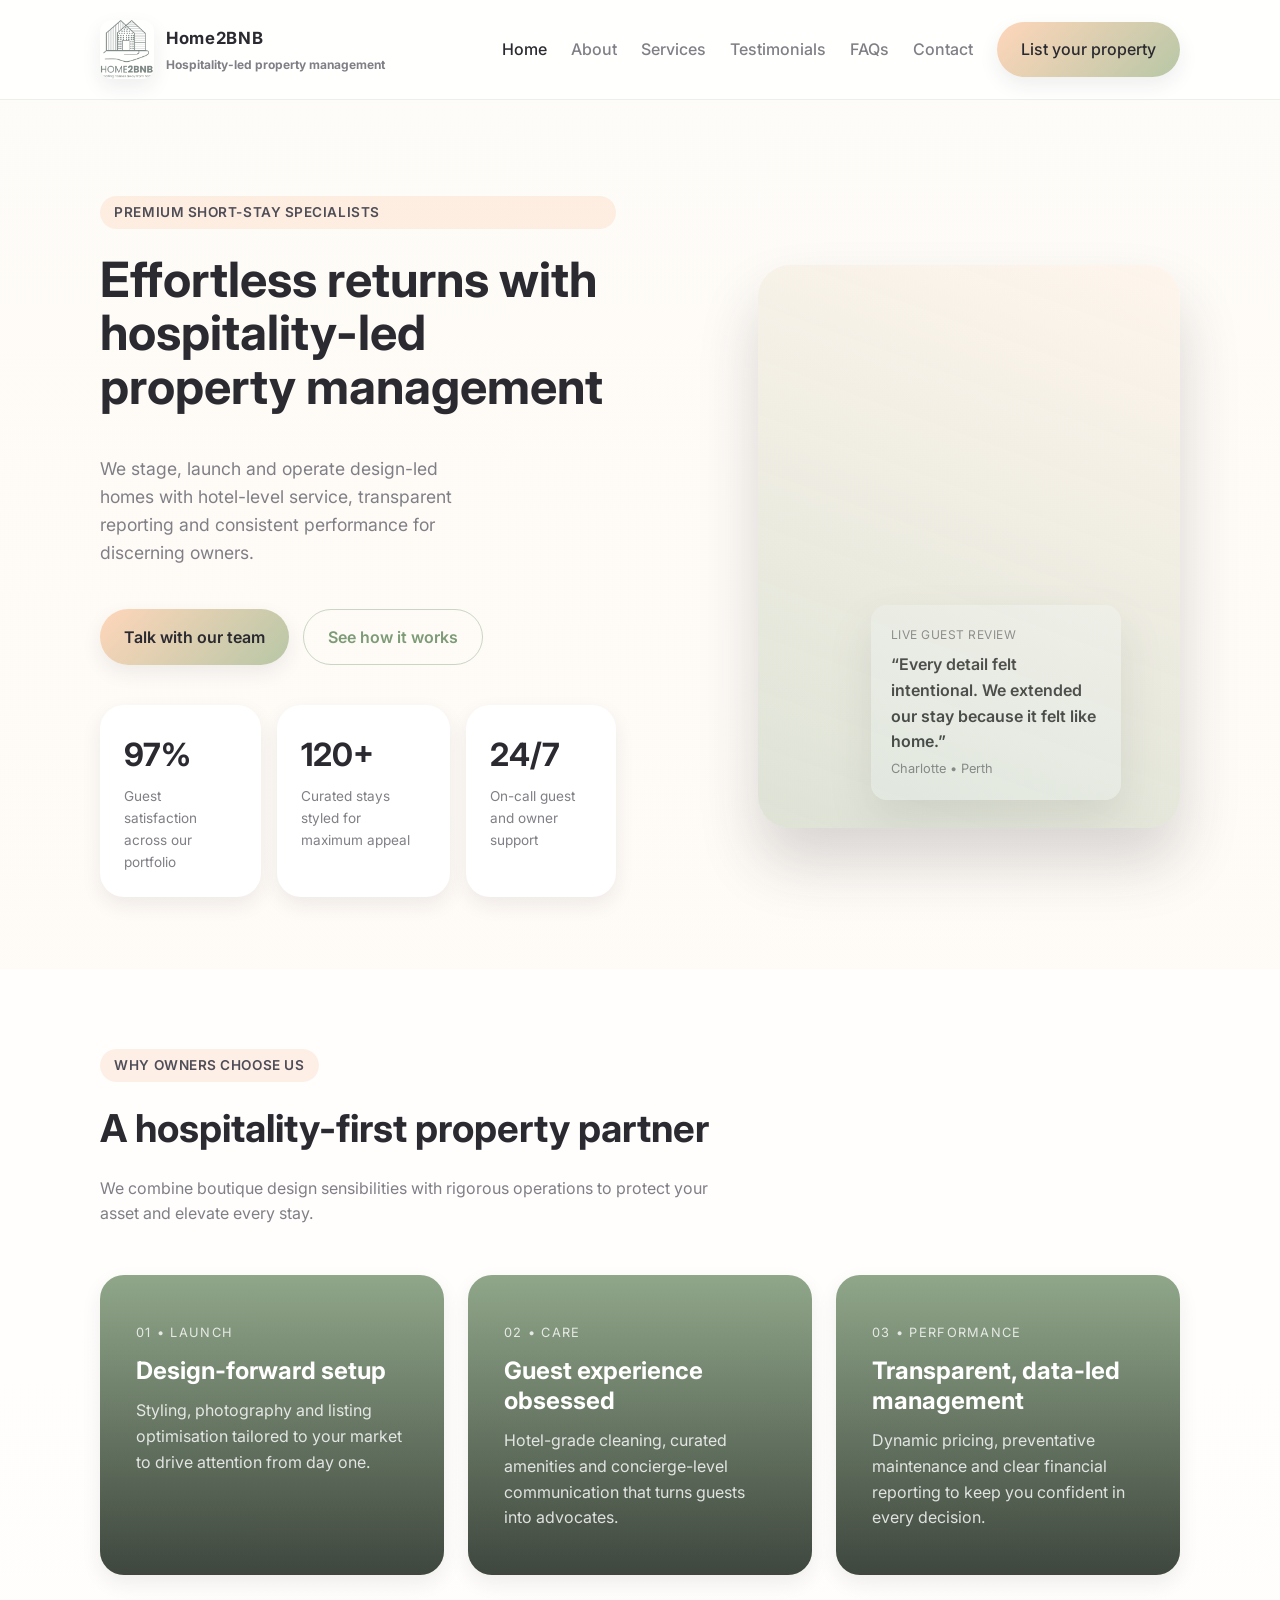
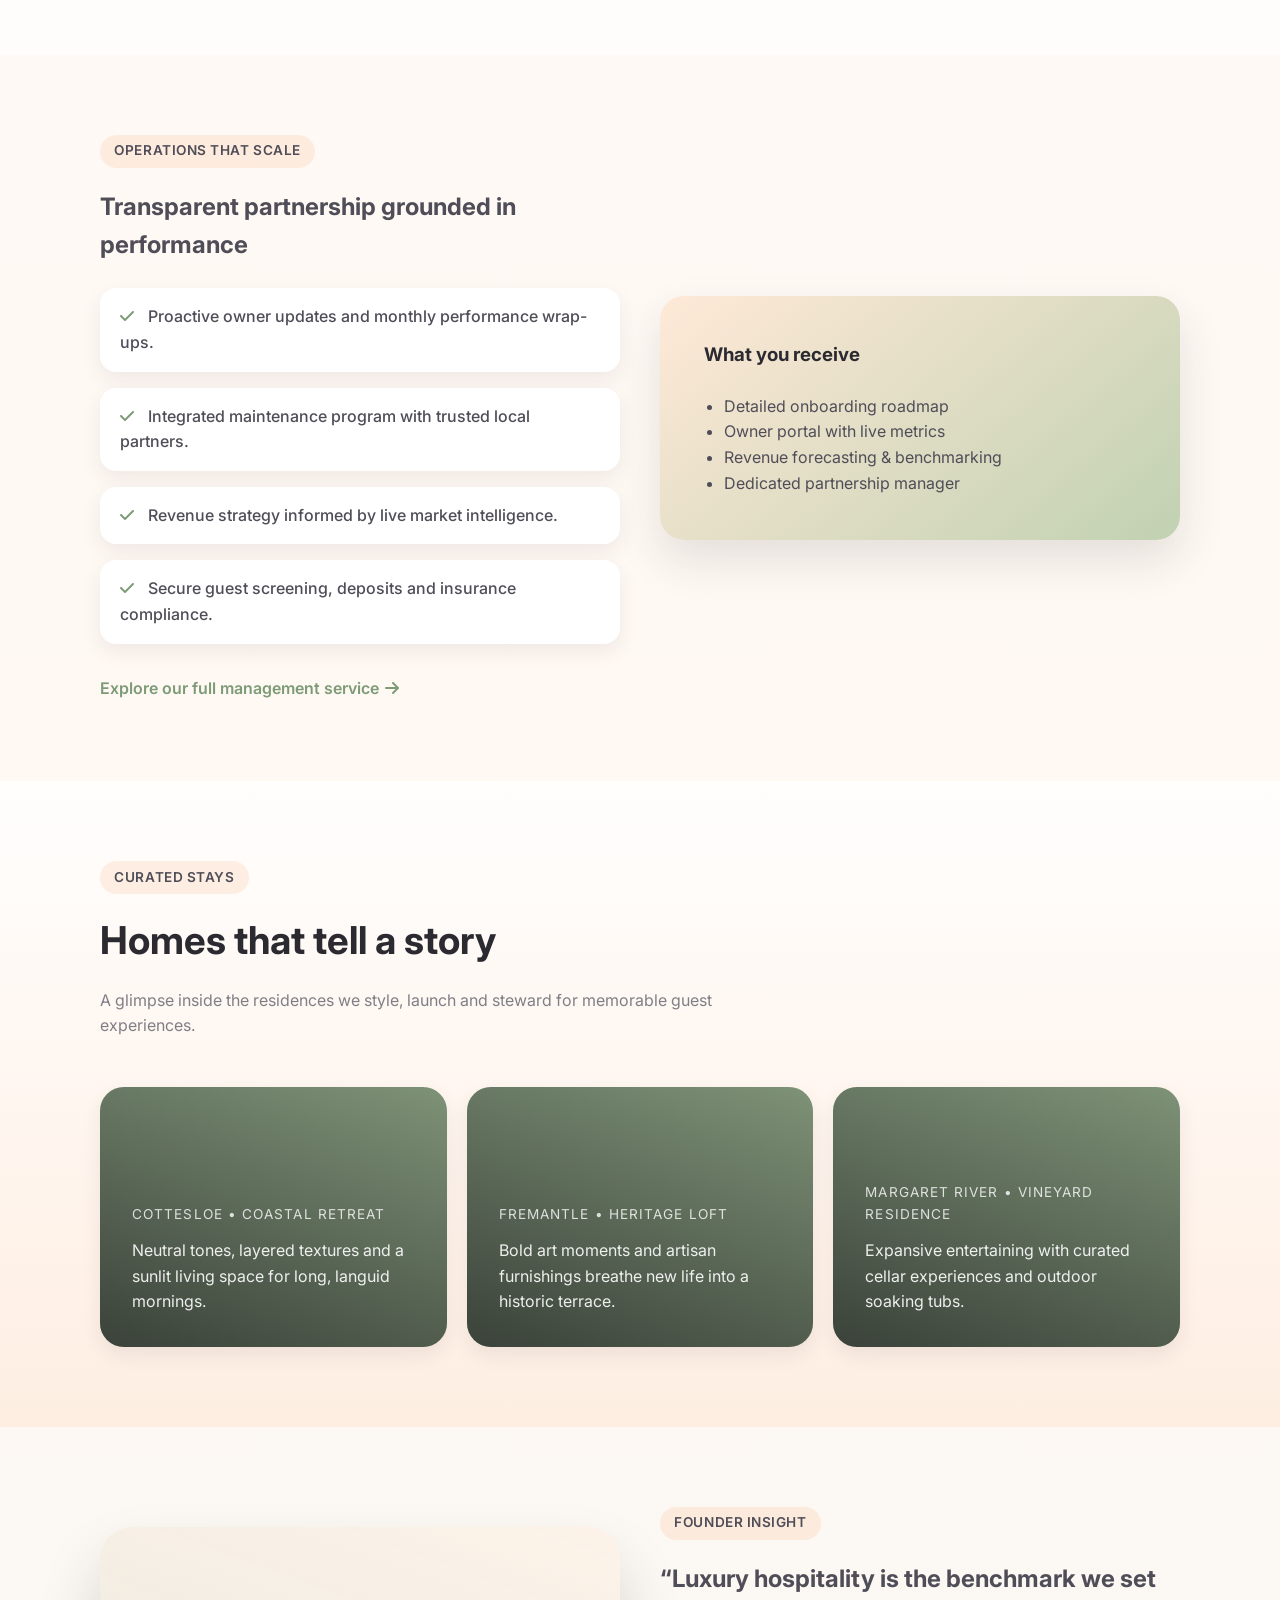
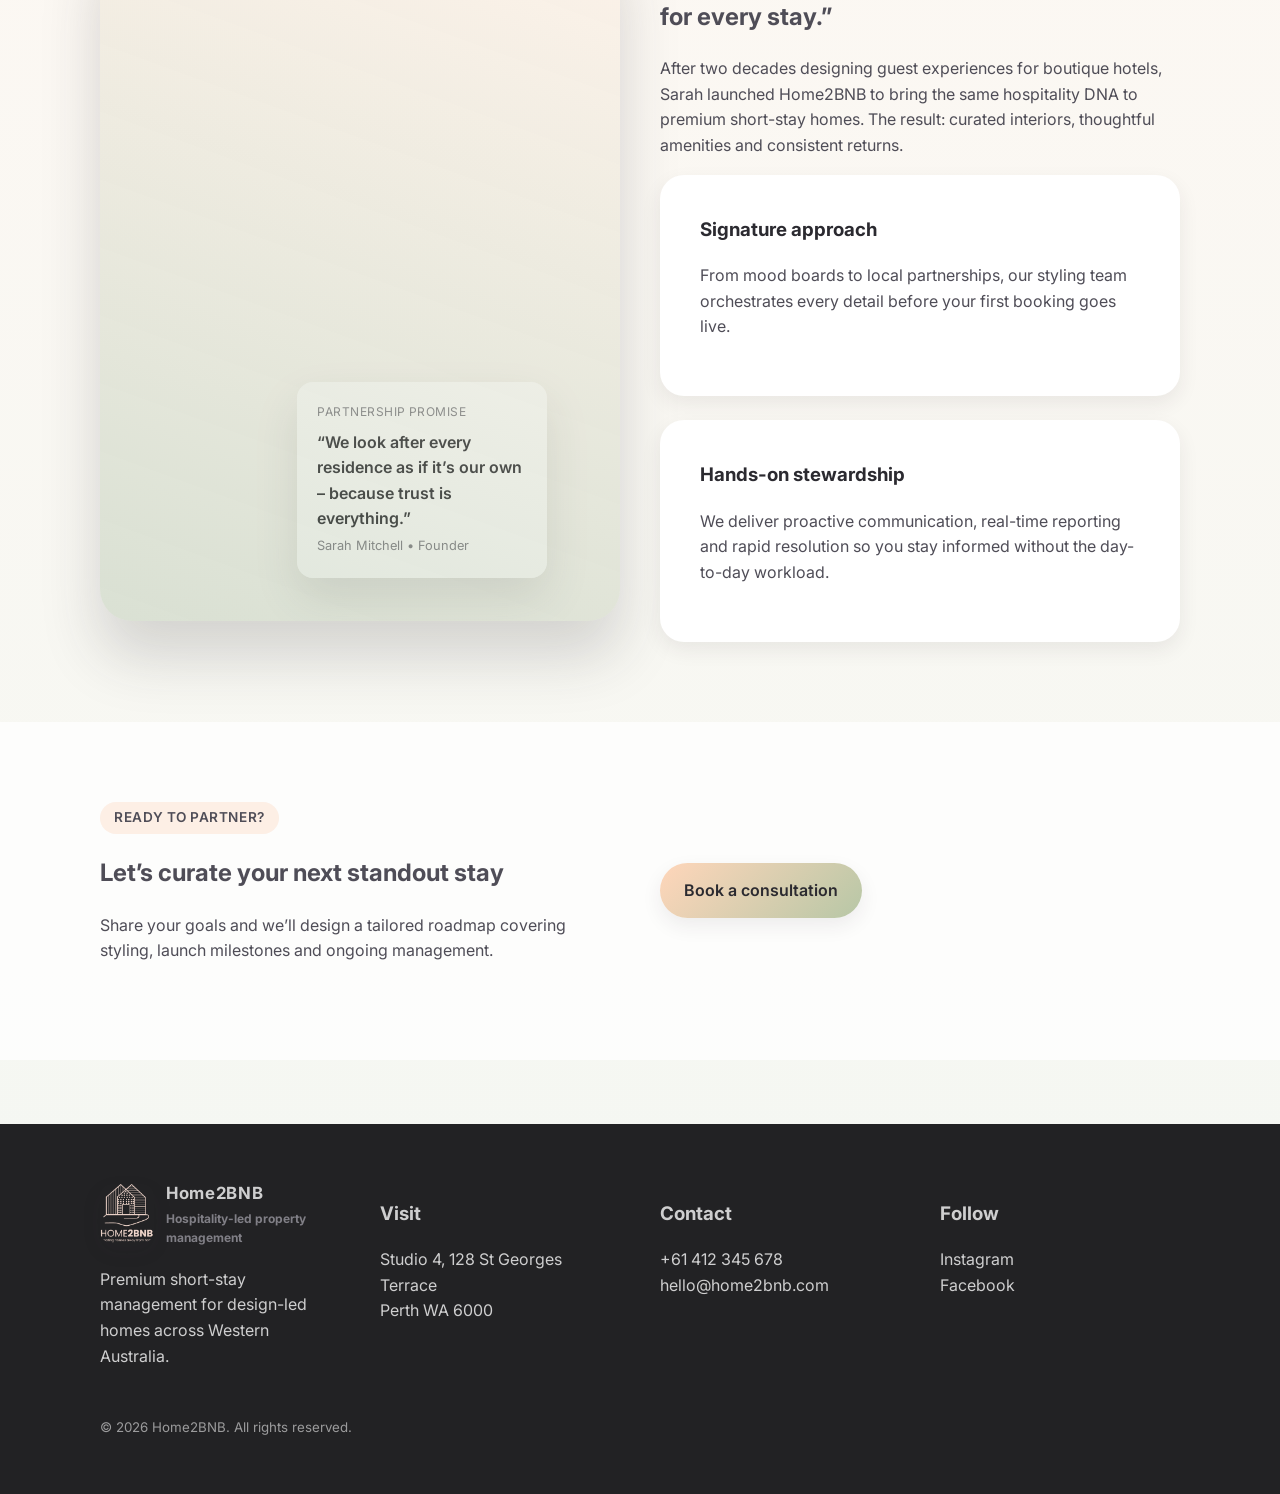
==== commit 1d2e848b: "Rebuild boutique hospitality site" ====
--- a/index.html
+++ b/index.html
@@ -3,20 +3,17 @@
 <head>
   <meta charset="UTF-8" />
   <meta name="viewport" content="width=device-width, initial-scale=1" />
-  <meta http-equiv="Cache-Control" content="no-cache, no-store, must-revalidate" />
-  <meta http-equiv="Pragma" content="no-cache" />
-  <meta http-equiv="Expires" content="0" />
   <title>Home2BNB — Hospitality-led Property Management</title>
-  <link rel="preconnect" href="https://fonts.googleapis.com">
-  <link rel="preconnect" href="https://fonts.gstatic.com" crossorigin>
-  <link href="https://fonts.googleapis.com/css2?family=Inter:wght@400;500;600;700&display=swap" rel="stylesheet">
-  <link rel="stylesheet" href="https://cdnjs.cloudflare.com/ajax/libs/font-awesome/6.5.0/css/all.min.css">
+  <link rel="preconnect" href="https://fonts.googleapis.com" />
+  <link rel="preconnect" href="https://fonts.gstatic.com" crossorigin />
+  <link href="https://fonts.googleapis.com/css2?family=Inter:wght@400;500;600;700&display=swap" rel="stylesheet" />
+  <link rel="stylesheet" href="https://cdnjs.cloudflare.com/ajax/libs/font-awesome/6.5.0/css/all.min.css" integrity="sha512-d5w9qBcY9qsK0kGugHgdGXNq35p3xNmPR9U1FVLtZL1NVr7DiIP9N6byjHgNsx3Rp3XIanFkFJxsk7ujI8B+Ag==" crossorigin="anonymous" referrerpolicy="no-referrer" />
   <link rel="stylesheet" href="style.css" />
 </head>
 <body>
   <header class="main-header">
     <div class="container header-container">
-      <a href="index.html" class="logo" aria-label="Home2BNB home">
+      <a href="index.html" class="logo">
         <img src="Asset 1.png" alt="Home2BNB logo" />
         <div class="logo-text">
           <span class="logo-name">Home2BNB</span>
@@ -51,29 +48,27 @@
       <div class="container hero__grid">
         <div class="hero__content">
           <span class="pill">Premium short-stay specialists</span>
-          <h1>Hospitality-led property management for effortless returns</h1>
-          <p class="lead">We style, launch and operate design-led homes with hotel-level service, transparent reporting and consistent performance for discerning owners.</p>
+          <h1>Effortless returns with hospitality-led property management</h1>
+          <p class="lead">We stage, launch and operate design-led homes with hotel-level service, transparent reporting and consistent performance for discerning owners.</p>
           <div class="hero__actions">
             <a class="btn btn-primary" href="contact.html">Talk with our team</a>
             <a class="btn btn-ghost" href="services.html">See how it works</a>
           </div>
-
           <dl class="hero__stats">
             <div class="stat-card reveal">
               <dt>97%</dt>
               <dd>Guest satisfaction across our portfolio</dd>
             </div>
-            <div class="stat-card reveal" style="--reveal-delay: 120ms;">
+            <div class="stat-card reveal" style="--reveal-delay: 140ms;">
               <dt>120+</dt>
-              <dd>Stays curated and styled for maximum appeal</dd>
-            </div>
-            <div class="stat-card reveal" style="--reveal-delay: 240ms;">
+              <dd>Curated stays styled for maximum appeal</dd>
+            </div>
+            <div class="stat-card reveal" style="--reveal-delay: 280ms;">
               <dt>24/7</dt>
               <dd>On-call guest and owner support</dd>
             </div>
           </dl>
         </div>
-
         <div class="hero__visual">
           <div class="hero-photo" role="presentation">
             <div class="floating-card">
@@ -93,24 +88,21 @@
           <h2>A hospitality-first property partner</h2>
           <p class="section__lead">We combine boutique design sensibilities with rigorous operations to protect your asset and elevate every stay.</p>
         </div>
-
         <div class="feature-grid">
           <article class="feature-card reveal" style="--bg:url('https://images.unsplash.com/photo-1505691723518-36a5ac3be353?auto=format&fit=crop&w=1600&q=80');">
             <span class="feature-card__eyebrow">01 • Launch</span>
             <h3>Design-forward setup</h3>
-            <p>Styling, photography and listing optimization tailored to your market to drive attention and bookings from day one.</p>
-          </article>
-
-          <article class="feature-card reveal" style="--bg:url('https://images.unsplash.com/photo-1522202176988-66273c2fd55f?auto=format&fit=crop&w=1600&q=80'); --reveal-delay: 120ms;">
+            <p>Styling, photography and listing optimisation tailored to your market to drive attention from day one.</p>
+          </article>
+          <article class="feature-card reveal" style="--bg:url('https://images.unsplash.com/photo-1522202176988-66273c2fd55f?auto=format&fit=crop&w=1600&q=80'); --reveal-delay: 140ms;">
             <span class="feature-card__eyebrow">02 • Care</span>
             <h3>Guest experience obsessed</h3>
-            <p>Hotel-grade cleaning, curated amenities and concierge-level communication that converts guests into repeat advocates.</p>
-          </article>
-
-          <article class="feature-card reveal" style="--bg:url('https://images.unsplash.com/photo-1499952127939-9bbf5af6c51c?auto=format&fit=crop&w=1600&q=80'); --reveal-delay: 240ms;">
+            <p>Hotel-grade cleaning, curated amenities and concierge-level communication that turns guests into advocates.</p>
+          </article>
+          <article class="feature-card reveal" style="--bg:url('https://images.unsplash.com/photo-1499952127939-9bbf5af6c51c?auto=format&fit=crop&w=1600&q=80'); --reveal-delay: 280ms;">
             <span class="feature-card__eyebrow">03 • Performance</span>
             <h3>Transparent, data-led management</h3>
-            <p>Dynamic pricing, preventative maintenance and clean financial reporting that keeps you confident in every decision.</p>
+            <p>Dynamic pricing, preventative maintenance and clear financial reporting to keep you confident in every decision.</p>
           </article>
         </div>
       </div>
@@ -120,7 +112,7 @@
       <div class="container split">
         <div class="split__content">
           <span class="pill">Operations that scale</span>
-          <h2>Transparent partnership, grounded in performance</h2>
+          <h2>Transparent partnership grounded in performance</h2>
           <ul class="checklist">
             <li class="reveal">Proactive owner updates and monthly performance wrap-ups.</li>
             <li class="reveal" style="--reveal-delay: 120ms;">Integrated maintenance program with trusted local partners.</li>
@@ -147,110 +139,96 @@
       <div class="container">
         <div class="section__head">
           <span class="pill">Curated stays</span>
-          <h2>Curated homes that tell a story</h2>
+          <h2>Homes that tell a story</h2>
           <p class="section__lead">A glimpse inside the residences we style, launch and steward for memorable guest experiences.</p>
         </div>
         <div class="property-grid">
-          <article class="property-card reveal" style="--bg:url('https://images.unsplash.com/photo-1505691723518-36a5ac3be353?auto=format&fit=crop&w=1600&q=80');">
+          <article class="property-card reveal" style="--bg:url('https://images.unsplash.com/photo-1493666438817-866a91353ca9?auto=format&fit=crop&w=1600&q=80');">
             <span class="property-card__label">Cottesloe • Coastal Retreat</span>
-            <p>Neutral tones, layered textures and a sunlit living space designed for long, languid mornings.</p>
-          </article>
-          <article class="property-card reveal" style="--bg:url('https://images.unsplash.com/photo-1493666438817-866a91353ca9?auto=format&fit=crop&w=1600&q=80'); --reveal-delay: 120ms;">
+            <p>Neutral tones, layered textures and a sunlit living space for long, languid mornings.</p>
+          </article>
+          <article class="property-card reveal" style="--bg:url('https://images.unsplash.com/photo-1505691938895-1758d7feb511?auto=format&fit=crop&w=1600&q=80'); --reveal-delay: 140ms;">
             <span class="property-card__label">Fremantle • Heritage Loft</span>
             <p>Bold art moments and artisan furnishings breathe new life into a historic terrace.</p>
           </article>
-          <article class="property-card reveal" style="--bg:url('https://images.unsplash.com/photo-1568605114967-8130f3a36994?auto=format&fit=crop&w=1600&q=80'); --reveal-delay: 240ms;">
-            <span class="property-card__label">Swan Valley • Vineyard Escape</span>
-            <p>Alfresco entertaining zones and layered landscape lighting for golden-hour storytelling.</p>
-          </article>
-        </div>
-      </div>
-    </section>
-
-    <section class="section section--soft" id="owners">
-      <div class="container split split--reverse">
-        <div class="split__visual reveal">
-          <div class="portrait-card" role="presentation"></div>
+          <article class="property-card reveal" style="--bg:url('https://images.unsplash.com/photo-1484154218962-a197022b5858?auto=format&fit=crop&w=1600&q=80'); --reveal-delay: 280ms;">
+            <span class="property-card__label">Margaret River • Vineyard Residence</span>
+            <p>Expansive entertaining with curated cellar experiences and outdoor soaking tubs.</p>
+          </article>
+        </div>
+      </div>
+    </section>
+
+    <section class="section" id="founder">
+      <div class="container split">
+        <div class="split__visual reveal" style="--reveal-delay: 120ms;">
+          <div class="hero-photo" style="background-image: url('https://images.unsplash.com/photo-1531891437562-4301cf35b7e4?auto=format&fit=crop&w=1200&q=80');">
+            <div class="floating-card">
+              <span class="floating-eyebrow">Partnership promise</span>
+              <p>“We look after every residence as if it’s our own – because trust is everything.”</p>
+              <span class="floating-meta">Sarah Mitchell • Founder</span>
+            </div>
+          </div>
         </div>
         <div class="split__content">
-          <span class="pill">Owners feel at home</span>
-          <h2>We treat every property as if it were our own</h2>
-          <p>Founders Rachel and Shaun are investors and hosts themselves. We know the care, diligence and responsiveness you expect because we expect it too.</p>
-          <div class="bio-cards">
-            <article class="bio-card reveal">
-              <h3>Rachel Lam</h3>
-              <p>Creative lead behind our signature styling and guest experience program.</p>
-            </article>
-            <article class="bio-card reveal" style="--reveal-delay: 160ms;">
-              <h3>Shaun Sia</h3>
-              <p>Operations &amp; finance partner ensuring every stay performs for owners.</p>
-            </article>
-          </div>
-          <a class="btn btn-outline" href="about.html">Meet the founders</a>
-        </div>
-      </div>
-    </section>
-
-    <section class="section section--cta">
-      <div class="container cta-panel">
-        <div class="cta-panel__copy">
-          <span class="pill">Let’s begin</span>
-          <h2>Ready to unlock the next chapter for your property?</h2>
-          <p>Share your goals and we’ll craft a tailored appraisal outlining revenue potential, setup requirements and launch timeline.</p>
-        </div>
-        <div class="cta-panel__actions">
-          <a class="btn btn-primary" href="mailto:stay@home2bnb.com.au"><i class="fa-solid fa-envelope"></i> Request an appraisal</a>
-          <a class="btn btn-ghost" href="tel:+61411880646"><i class="fa-solid fa-phone"></i> Call +61 411 880 646</a>
+          <span class="pill">Founder insight</span>
+          <h2>“Luxury hospitality is the benchmark we set for every stay.”</h2>
+          <p>After two decades designing guest experiences for boutique hotels, Sarah launched Home2BNB to bring the same hospitality DNA to premium short-stay homes. The result: curated interiors, thoughtful amenities and consistent returns.</p>
+          <div class="duo-grid">
+            <div class="panel reveal">
+              <h3>Signature approach</h3>
+              <p>From mood boards to local partnerships, our styling team orchestrates every detail before your first booking goes live.</p>
+            </div>
+            <div class="panel reveal" style="--reveal-delay: 160ms;">
+              <h3>Hands-on stewardship</h3>
+              <p>We deliver proactive communication, real-time reporting and rapid resolution so you stay informed without the day-to-day workload.</p>
+            </div>
+          </div>
+        </div>
+      </div>
+    </section>
+
+    <section class="section section--soft" id="cta">
+      <div class="container split">
+        <div class="split__content">
+          <span class="pill">Ready to partner?</span>
+          <h2>Let’s curate your next standout stay</h2>
+          <p>Share your goals and we’ll design a tailored roadmap covering styling, launch milestones and ongoing management.</p>
+        </div>
+        <div class="split__visual">
+          <a class="btn btn-primary" href="contact.html">Book a consultation</a>
         </div>
       </div>
     </section>
   </main>
 
-  <footer class="site-footer">
+  <footer class="footer">
     <div class="container footer__grid">
-      <div class="footer__brand">
-        <a href="index.html" class="logo">
-          <img src="Asset 2.png" alt="Home2BNB secondary logo" />
+      <div>
+        <a href="index.html" class="logo" aria-label="Home2BNB home">
+          <img src="Asset 2.png" alt="Home2BNB icon" />
           <div class="logo-text">
             <span class="logo-name">Home2BNB</span>
-            <span class="logo-tagline">Boutique property management</span>
+            <span class="logo-tagline">Hospitality-led property management</span>
           </div>
         </a>
-        <p>Premium short-stay management across Perth and beyond.</p>
-      </div>
-      <div class="footer__column">
-        <h4>Company</h4>
-        <ul>
-          <li><a href="about.html">About</a></li>
-          <li><a href="services.html">Services</a></li>
-          <li><a href="testimonials.html">Testimonials</a></li>
-        </ul>
-      </div>
-      <div class="footer__column">
-        <h4>Resources</h4>
-        <ul>
-          <li><a href="faqs.html">FAQs</a></li>
-          <li><a href="services.html#pricing">Pricing</a></li>
-          <li><a href="contact.html">Contact</a></li>
-        </ul>
-      </div>
-      <div class="footer__column">
-        <h4>Get in touch</h4>
-        <ul>
-          <li><a href="mailto:stay@home2bnb.com.au">stay@home2bnb.com.au</a></li>
-          <li><a href="tel:+61411880646">+61 411 880 646</a></li>
-          <li>Perth, Western Australia</li>
-        </ul>
+        <p>Premium short-stay management for design-led homes across Western Australia.</p>
+      </div>
+      <div>
+        <h3>Visit</h3>
+        <p>Studio 4, 128 St Georges Terrace<br />Perth WA 6000</p>
+      </div>
+      <div>
+        <h3>Contact</h3>
+        <p><a href="tel:+61412345678">+61 412 345 678</a><br /><a href="mailto:hello@home2bnb.com">hello@home2bnb.com</a></p>
+      </div>
+      <div>
+        <h3>Follow</h3>
+        <p><a href="https://www.instagram.com" target="_blank" rel="noreferrer">Instagram</a><br /><a href="https://www.facebook.com" target="_blank" rel="noreferrer">Facebook</a></p>
       </div>
     </div>
-    <div class="footer__bottom">
-      <div class="container">
-        <span>© 2025 Home2BNB. All rights reserved.</span>
-        <nav aria-label="Legal links">
-          <a href="#">Privacy</a>
-          <a href="#">Terms</a>
-        </nav>
-      </div>
+    <div class="container">
+      <small>© <span id="year">2024</span> Home2BNB. All rights reserved.</small>
     </div>
   </footer>
 
--- a/style.css
+++ b/style.css
@@ -1,26 +1,25 @@
-/* =====================================================
-   Home2BNB — Boutique Hospitality Theme
-   Updated to mirror the refined peach & sage aesthetic
-   ===================================================== */
-
 :root {
-  --sand-50: #f7f1e6;
-  --sand-100: #efe5d5;
-  --sand-200: #e3d6c0;
-  --sage-200: #dde9e3;
-  --sage-500: #8aa69a;
-  --peach-400: #f5c7a5;
-  --ink-900: #0f233d;
-  --ink-700: #344559;
-  --ink-500: #5a6573;
-  --white: #ffffff;
+  --color-peach-50: #fff8f3;
+  --color-peach-100: #ffe9da;
+  --color-peach-200: #ffd6ba;
+  --color-peach-400: #f8a978;
+  --color-sage-50: #f3f7f2;
+  --color-sage-100: #dfe9e0;
+  --color-sage-300: #b7c7a6;
+  --color-sage-500: #7d9b76;
+  --color-charcoal: #2b2a30;
+  --color-slate: #4f4d57;
+  --color-muted: #807f86;
+  --color-white: #ffffff;
+  --color-cream: #fefcf8;
+  --shadow-sm: 0 8px 20px rgba(45, 44, 51, 0.08);
+  --shadow-md: 0 20px 45px rgba(45, 44, 51, 0.12);
+  --shadow-lg: 0 35px 60px rgba(45, 44, 51, 0.18);
   --radius-lg: 32px;
   --radius-md: 24px;
   --radius-sm: 16px;
-  --shadow-lg: 0 40px 80px rgba(15, 35, 61, 0.18);
-  --shadow-md: 0 22px 60px rgba(15, 35, 61, 0.12);
-  --shadow-sm: 0 12px 30px rgba(15, 35, 61, 0.10);
-  --max-width: 1120px;
+  --container: min(1080px, calc(100% - 48px));
+  --transition-base: 240ms ease;
 }
 
 * {
@@ -28,19 +27,19 @@
 }
 
 html {
-  font-size: 16px;
   scroll-behavior: smooth;
 }
 
 body {
   margin: 0;
-  font-family: "Inter", system-ui, -apple-system, "Segoe UI", sans-serif;
-  color: var(--ink-900);
+  font-family: "Inter", "Segoe UI", -apple-system, BlinkMacSystemFont, sans-serif;
+  background: linear-gradient(180deg, var(--color-cream) 0%, var(--color-peach-50) 55%, var(--color-sage-50) 100%);
+  color: var(--color-slate);
   line-height: 1.6;
-  background:
-    radial-gradient(100% 120% at 0% -10%, rgba(245, 199, 165, 0.32), transparent 55%),
-    radial-gradient(70% 90% at 110% 10%, rgba(138, 166, 154, 0.24), transparent 65%),
-    var(--sand-50);
+}
+
+body.nav-open {
+  overflow: hidden;
 }
 
 a {
@@ -49,1126 +48,781 @@
 }
 
 a:hover,
-a:focus {
-  opacity: 0.88;
+a:focus-visible {
+  text-decoration: underline;
+  text-decoration-color: var(--color-peach-400);
+  text-decoration-thickness: 2px;
+  text-underline-offset: 4px;
 }
 
 img {
+  max-width: 100%;
   display: block;
-  max-width: 100%;
-  height: auto;
+}
+
+main {
+  display: block;
 }
 
 .container {
-  width: min(var(--max-width), 92%);
-  margin-inline: auto;
-}
-
-main {
-  overflow: hidden;
-}
-
-/* ===================== HEADER ===================== */
+  width: var(--container);
+  margin: 0 auto;
+}
+
+.btn {
+  display: inline-flex;
+  align-items: center;
+  justify-content: center;
+  gap: 0.5rem;
+  padding: 0.9rem 1.5rem;
+  border-radius: 999px;
+  font-weight: 600;
+  border: none;
+  cursor: pointer;
+  text-decoration: none;
+  transition: transform var(--transition-base), box-shadow var(--transition-base);
+}
+
+.btn-primary {
+  background: linear-gradient(135deg, var(--color-peach-200), var(--color-sage-300));
+  color: var(--color-charcoal);
+  box-shadow: var(--shadow-sm);
+}
+
+.btn-primary:hover,
+.btn-primary:focus-visible {
+  transform: translateY(-2px);
+  box-shadow: var(--shadow-md);
+}
+
+.btn-ghost {
+  background: transparent;
+  color: var(--color-sage-500);
+  border: 1px solid rgba(125, 155, 118, 0.4);
+}
+
+.btn-ghost:hover,
+.btn-ghost:focus-visible {
+  border-color: var(--color-sage-500);
+  color: var(--color-sage-500);
+  transform: translateY(-2px);
+}
+
+.text-link {
+  font-weight: 600;
+  color: var(--color-sage-500);
+  display: inline-flex;
+  align-items: center;
+  gap: 0.35rem;
+}
+
+.pill {
+  display: inline-flex;
+  align-items: center;
+  padding: 0.35rem 0.9rem;
+  border-radius: 999px;
+  font-size: 0.85rem;
+  font-weight: 600;
+  background: rgba(248, 169, 120, 0.18);
+  color: var(--color-slate);
+  letter-spacing: 0.04em;
+  text-transform: uppercase;
+}
+
 .main-header {
   position: sticky;
   top: 0;
-  z-index: 80;
-  background: rgba(247, 241, 230, 0.85);
-  backdrop-filter: blur(18px);
-  border-bottom: 1px solid rgba(15, 35, 61, 0.06);
+  z-index: 10;
+  background: rgba(255, 255, 255, 0.85);
+  backdrop-filter: blur(14px);
+  border-bottom: 1px solid rgba(125, 155, 118, 0.15);
 }
 
 .header-container {
   display: flex;
   align-items: center;
   justify-content: space-between;
-  min-height: 80px;
-  gap: 24px;
+  padding: 1.25rem 0;
+  gap: 1.5rem;
 }
 
 .logo {
   display: inline-flex;
   align-items: center;
-  gap: 16px;
+  gap: 0.75rem;
+  font-weight: 700;
+  color: var(--color-charcoal);
 }
 
 .logo img {
-  width: 52px;
-  height: 52px;
-  object-fit: contain;
+  width: 54px;
+  height: auto;
+  border-radius: 12px;
+  box-shadow: var(--shadow-sm);
 }
 
 .logo-text {
   display: flex;
   flex-direction: column;
-  gap: 4px;
+  gap: 0.15rem;
 }
 
 .logo-name {
-  font-weight: 700;
+  font-size: 1.05rem;
   letter-spacing: 0.04em;
-  text-transform: uppercase;
-  font-size: 0.85rem;
-  color: var(--ink-900);
 }
 
 .logo-tagline {
   font-size: 0.75rem;
-  color: var(--ink-500);
-  letter-spacing: 0.02em;
+  color: var(--color-muted);
+}
+
+.nav-menu ul {
+  list-style: none;
+  display: flex;
+  gap: 1.5rem;
+  margin: 0;
+  padding: 0;
+  align-items: center;
+}
+
+.nav-menu a {
+  font-weight: 500;
+  color: var(--color-muted);
+  transition: color var(--transition-base);
+}
+
+.nav-menu .is-active a,
+.nav-menu a:hover,
+.nav-menu a:focus-visible {
+  color: var(--color-charcoal);
+}
+
+.nav-menu .cta a {
+  color: var(--color-charcoal);
 }
 
 .nav-toggle {
   display: none;
-  background: var(--white);
   border: none;
-  padding: 14px 16px;
-  border-radius: var(--radius-sm);
-  box-shadow: var(--shadow-sm);
+  background: transparent;
   cursor: pointer;
+  padding: 0.5rem;
 }
 
 .nav-toggle-icon {
-  display: flex;
+  width: 28px;
+  height: 18px;
+  position: relative;
+  display: inline-flex;
   flex-direction: column;
-  gap: 6px;
+  justify-content: space-between;
 }
 
 .nav-toggle-icon span {
-  width: 24px;
-  height: 2px;
-  background: var(--ink-900);
+  display: block;
+  height: 3px;
   border-radius: 999px;
-  transition: transform 0.28s ease, opacity 0.28s ease;
-}
-
-.nav-toggle.is-active .nav-toggle-icon span:nth-child(1) {
-  transform: translateY(8px) rotate(45deg);
-}
-
-.nav-toggle.is-active .nav-toggle-icon span:nth-child(2) {
+  background: var(--color-charcoal);
+  transition: transform 200ms ease, opacity 200ms ease;
+}
+
+.nav-toggle[aria-expanded="true"] .nav-toggle-icon span:nth-child(1) {
+  transform: translateY(7.5px) rotate(45deg);
+}
+
+.nav-toggle[aria-expanded="true"] .nav-toggle-icon span:nth-child(2) {
   opacity: 0;
 }
 
-.nav-toggle.is-active .nav-toggle-icon span:nth-child(3) {
-  transform: translateY(-8px) rotate(-45deg);
-}
-
-.nav-menu ul {
-  list-style: none;
-  display: flex;
-  align-items: center;
-  gap: 28px;
-  margin: 0;
-  padding: 0;
-}
-
-.nav-menu a {
-  font-weight: 500;
-  color: var(--ink-700);
-}
-
-.nav-menu .is-active a {
-  color: var(--ink-900);
-}
-
-.nav-menu .cta .btn {
-  box-shadow: none;
-}
-
-body.nav-open {
-  overflow: hidden;
-}
-
-/* ===================== HERO ===================== */
+.nav-toggle[aria-expanded="true"] .nav-toggle-icon span:nth-child(3) {
+  transform: translateY(-7.5px) rotate(-45deg);
+}
+
 .hero {
-  padding: 120px 0 88px;
+  padding: 6rem 0 4.5rem;
 }
 
 .hero__grid {
   display: grid;
-  grid-template-columns: 1.1fr 0.9fr;
-  gap: 72px;
-  align-items: center;
-}
-
-.pill {
-  display: inline-flex;
-  align-items: center;
-  gap: 8px;
-  padding: 6px 14px;
-  border-radius: 999px;
-  font-size: 0.8rem;
-  font-weight: 600;
-  letter-spacing: 0.06em;
-  text-transform: uppercase;
-  background: rgba(138, 166, 154, 0.16);
-  color: var(--ink-700);
-}
-
-.hero h1 {
-  font-size: clamp(2.8rem, 4vw, 3.6rem);
-  line-height: 1.05;
-  margin: 24px 0 16px;
-}
-
-.lead {
+  gap: 3rem;
+  grid-template-columns: repeat(12, 1fr);
+}
+
+.hero__content {
+  grid-column: span 6;
+  display: flex;
+  flex-direction: column;
+  gap: 1.5rem;
+}
+
+.hero__content h1 {
+  font-size: clamp(2.8rem, 3.8vw, 3.8rem);
+  line-height: 1.1;
+  color: var(--color-charcoal);
+  margin: 0;
+}
+
+.hero__content .lead {
   font-size: 1.1rem;
-  color: var(--ink-500);
-  max-width: 560px;
+  color: var(--color-muted);
+  max-width: 34ch;
 }
 
 .hero__actions {
   display: flex;
   flex-wrap: wrap;
-  gap: 16px;
-  margin: 32px 0 40px;
+  gap: 0.85rem;
 }
 
 .hero__stats {
-  display: grid;
-  grid-template-columns: repeat(3, minmax(0, 1fr));
-  gap: 16px;
+  display: flex;
+  gap: 1rem;
+  margin: 1rem 0 0;
+  padding: 0;
+}
+
+.hero__stats .stat-card {
+  list-style: none;
+  min-width: 150px;
+  padding: 1.5rem;
+  border-radius: var(--radius-md);
+  background: var(--color-white);
+  box-shadow: var(--shadow-sm);
+  display: flex;
+  flex-direction: column;
+  gap: 0.35rem;
+}
+
+.stat-card dt {
+  font-size: 2rem;
+  font-weight: 700;
+  color: var(--color-charcoal);
+}
+
+.stat-card dd {
   margin: 0;
-  padding: 0;
-}
-
-.hero__stats dt {
-  font-size: 1.8rem;
-  font-weight: 700;
-  color: var(--ink-900);
-}
-
-.hero__stats dd {
-  margin: 8px 0 0;
-  color: var(--ink-500);
-  font-size: 0.95rem;
-}
-
-.stat-card {
-  background: var(--white);
-  border-radius: var(--radius-md);
-  padding: 24px;
-  box-shadow: var(--shadow-sm);
-  transition: transform 0.3s ease, box-shadow 0.3s ease;
-}
-
-.stat-card:hover {
-  transform: translateY(-6px);
-  box-shadow: var(--shadow-md);
+  font-size: 0.85rem;
+  color: var(--color-muted);
 }
 
 .hero__visual {
-  position: relative;
+  grid-column: 8 / span 5;
+  display: flex;
+  align-items: center;
+  justify-content: center;
 }
 
 .hero-photo {
   position: relative;
+  width: min(520px, 100%);
+  aspect-ratio: 3 / 4;
   border-radius: var(--radius-lg);
-  min-height: 520px;
-  background: url('https://images.unsplash.com/photo-1505691723518-36a5ac3be353?auto=format&fit=crop&w=1600&q=80') center/cover;
+  overflow: hidden;
+  background: url("https://images.unsplash.com/photo-1505691723518-36a5ac3be353?auto=format&fit=crop&w=1200&q=80") center / cover;
   box-shadow: var(--shadow-lg);
-  overflow: hidden;
 }
 
 .hero-photo::after {
   content: "";
   position: absolute;
   inset: 0;
-  background: linear-gradient(160deg, rgba(15, 35, 61, 0.05), rgba(15, 35, 61, 0.35));
+  background: linear-gradient(200deg, rgba(255, 232, 214, 0.3), rgba(125, 155, 118, 0.25));
 }
 
 .floating-card {
   position: absolute;
-  bottom: 40px;
-  left: -40px;
-  background: var(--white);
-  border-radius: var(--radius-md);
-  padding: 24px;
-  width: min(320px, 90%);
-  box-shadow: var(--shadow-lg);
-  display: grid;
-  gap: 12px;
-  animation: float-in 1.1s ease forwards;
+  inset: auto 14% 12% auto;
+  max-width: 250px;
+  padding: 1.25rem;
+  border-radius: var(--radius-sm);
+  background: rgba(255, 255, 255, 0.92);
+  box-shadow: var(--shadow-md);
+  transform: translate3d(0, 40px, 0);
+  animation: floatCard 5.2s ease-in-out infinite;
+}
+
+@keyframes floatCard {
+  0%,
+  100% {
+    transform: translate3d(0, 40px, 0);
+  }
+  50% {
+    transform: translate3d(0, 20px, 0);
+  }
 }
 
 .floating-eyebrow {
+  display: block;
   font-size: 0.75rem;
-  font-weight: 600;
-  letter-spacing: 0.08em;
+  letter-spacing: 0.04em;
+  color: var(--color-muted);
   text-transform: uppercase;
-  color: var(--sage-500);
+  margin-bottom: 0.5rem;
 }
 
 .floating-card p {
   margin: 0;
+  color: var(--color-charcoal);
   font-weight: 600;
-  color: var(--ink-900);
 }
 
 .floating-meta {
-  font-size: 0.85rem;
-  color: var(--ink-500);
-}
-
-/* ===================== BUTTONS ===================== */
-.btn {
-  display: inline-flex;
-  align-items: center;
-  justify-content: center;
-  gap: 10px;
-  padding: 14px 26px;
-  border-radius: 999px;
-  font-weight: 600;
-  font-size: 0.95rem;
-  border: 1px solid transparent;
-  transition: transform 0.25s ease, box-shadow 0.25s ease, background 0.25s ease;
-}
-
-.btn-primary {
-  background: linear-gradient(135deg, #1b3957, #0f233d);
-  color: var(--white);
-  box-shadow: var(--shadow-sm);
-}
-
-.btn-primary:hover {
-  transform: translateY(-3px);
-  box-shadow: var(--shadow-md);
-}
-
-.btn-ghost {
-  background: rgba(15, 35, 61, 0.08);
-  color: var(--ink-900);
-  border-color: rgba(15, 35, 61, 0.12);
-}
-
-.btn-ghost:hover {
-  background: rgba(15, 35, 61, 0.12);
-}
-
-.btn-outline {
-  border-color: rgba(15, 35, 61, 0.22);
-  color: var(--ink-900);
-  background: transparent;
-}
-
-.btn-outline:hover {
-  border-color: rgba(15, 35, 61, 0.35);
-}
-
-.text-link {
-  display: inline-flex;
-  align-items: center;
-  gap: 10px;
-  font-weight: 600;
-  color: var(--ink-900);
-}
-
-.text-link i {
-  transition: transform 0.25s ease;
-}
-
-.text-link:hover i {
-  transform: translateX(6px);
-}
-
-/* ===================== GENERIC SECTION LAYOUT ===================== */
+  margin-top: 0.75rem;
+  font-size: 0.8rem;
+  color: var(--color-muted);
+}
+
 .section {
-  padding: 96px 0;
-  position: relative;
+  padding: 5rem 0;
 }
 
 .section--soft {
-  background: linear-gradient(180deg, rgba(221, 233, 227, 0.42), rgba(247, 241, 230, 0.65));
-}
-
-.section--gallery {
-  background: var(--white);
+  background: rgba(255, 255, 255, 0.75);
 }
 
 .section__head {
-  text-align: left;
-  max-width: 620px;
-  margin-bottom: 52px;
+  display: flex;
+  flex-direction: column;
+  gap: 1rem;
+  align-items: flex-start;
+  margin-bottom: 3rem;
+  max-width: 640px;
 }
 
 .section__head h2 {
-  margin: 16px 0 12px;
-  font-size: clamp(2.2rem, 3.4vw, 2.8rem);
-  line-height: 1.1;
+  font-size: clamp(2rem, 3vw, 2.85rem);
+  color: var(--color-charcoal);
+  margin: 0;
 }
 
 .section__lead {
-  color: var(--ink-500);
   margin: 0;
-}
-
-/* ===================== PAGE HERO (INTERIOR) ===================== */
-.page-hero {
-  padding: 140px 0 96px;
-  background: linear-gradient(135deg, rgba(221, 233, 227, 0.55), rgba(247, 241, 230, 0.8));
-}
-
-.page-hero__inner {
-  display: grid;
-  grid-template-columns: repeat(2, minmax(0, 1fr));
-  gap: 64px;
-  align-items: center;
-}
-
-.page-hero__inner h1 {
-  font-size: clamp(2.6rem, 4vw, 3.3rem);
-  margin: 18px 0 12px;
-}
-
-.page-hero__inner p {
-  color: var(--ink-500);
-  margin-bottom: 0;
-}
-
-.page-hero__visual {
-  min-height: 420px;
-  border-radius: var(--radius-lg);
-  background-size: cover;
-  background-position: center;
-  box-shadow: var(--shadow-lg);
-  position: relative;
-  overflow: hidden;
-}
-
-.page-hero__visual::after {
-  content: "";
-  position: absolute;
-  inset: 0;
-  background: linear-gradient(180deg, rgba(15, 35, 61, 0.05), rgba(15, 35, 61, 0.35));
-}
-
-.page-hero__meta {
-  display: flex;
-  gap: 24px;
-  margin-top: 32px;
-  flex-wrap: wrap;
-}
-
-.meta-card {
-  background: var(--white);
-  border-radius: var(--radius-md);
-  padding: 20px 24px;
-  box-shadow: var(--shadow-sm);
-  min-width: 180px;
-}
-
-.meta-card strong {
-  display: block;
-  font-size: 1.1rem;
-  color: var(--ink-900);
-}
-
-.meta-card span {
-  display: block;
-  margin-top: 6px;
-  font-size: 0.9rem;
-  color: var(--ink-500);
-}
-
-/* ===================== GENERIC GRID HELPERS ===================== */
-.content-grid {
-  display: grid;
-  gap: 36px;
-}
-
-.content-grid--two {
-  grid-template-columns: repeat(2, minmax(0, 1fr));
-  align-items: start;
-}
-
-.card-stack {
-  display: grid;
-  gap: 20px;
-}
-
-.card {
-  background: var(--white);
-  border-radius: var(--radius-md);
-  padding: 28px;
-  box-shadow: var(--shadow-sm);
-}
-
-.card h3 {
-  margin-top: 0;
-  margin-bottom: 12px;
-}
-
-.card p:last-child {
-  margin-bottom: 0;
-}
-
-.profile-card {
-  display: grid;
-  gap: 18px;
-}
-
-.profile-card img {
-  border-radius: var(--radius-md);
-  width: 100%;
-  box-shadow: var(--shadow-sm);
-}
-
-.profile-card h3 {
-  margin: 0;
-}
-
-.profile-card span {
-  display: block;
-  font-size: 0.9rem;
-  color: var(--ink-500);
-}
-
-.highlight-band {
-  display: grid;
-  gap: 20px;
-  padding: 32px;
-  border-radius: var(--radius-lg);
-  background: rgba(255, 255, 255, 0.78);
-  box-shadow: var(--shadow-sm);
-}
-
-.highlight-band ul {
-  margin: 0;
-  padding-left: 20px;
-  color: var(--ink-500);
-  display: grid;
-  gap: 10px;
-}
-
-.step-list {
-  list-style: none;
-  padding: 0;
-  margin: 0;
-  display: grid;
-  gap: 18px;
-  counter-reset: step;
-}
-
-.step-list li {
-  counter-increment: step;
-  position: relative;
-  background: var(--white);
-  border-radius: var(--radius-md);
-  padding: 28px 28px 28px 88px;
-  box-shadow: var(--shadow-sm);
-}
-
-.step-list li::before {
-  content: counter(step, decimal-leading-zero);
-  position: absolute;
-  left: 28px;
-  top: 28px;
-  font-weight: 700;
-  font-size: 1.2rem;
-  letter-spacing: 0.08em;
-  color: var(--ink-900);
-}
-
-.service-matrix {
-  display: grid;
-  gap: 20px;
-}
-
-.service-matrix .card {
-  display: grid;
-  gap: 14px;
-}
-
-/* ===================== FAQ ===================== */
-.faq-list {
-  display: grid;
-  gap: 18px;
-}
-
-.faq-item {
-  background: var(--white);
-  border-radius: var(--radius-md);
-  padding: 24px 28px;
-  box-shadow: var(--shadow-sm);
-}
-
-.faq-item h3 {
-  margin: 0 0 10px;
-  font-size: 1.2rem;
-}
-
-.faq-item p {
-  margin: 0;
-  color: var(--ink-500);
-}
-
-/* ===================== CONTACT ===================== */
-.contact-grid {
-  display: grid;
-  gap: 32px;
-  grid-template-columns: repeat(2, minmax(0, 1fr));
-}
-
-.contact-card {
-  background: var(--white);
-  border-radius: var(--radius-lg);
-  padding: 32px;
-  box-shadow: var(--shadow-md);
-  display: grid;
-  gap: 16px;
-}
-
-.contact-card a {
-  font-weight: 600;
-}
-
-.form-card form {
-  display: grid;
-  gap: 16px;
-}
-
-.form-card label {
-  display: grid;
-  gap: 8px;
-  font-weight: 600;
-  color: var(--ink-700);
-}
-
-.form-card input,
-.form-card textarea {
-  padding: 14px 16px;
-  border-radius: var(--radius-sm);
-  border: 1px solid rgba(15, 35, 61, 0.18);
-  font: inherit;
-  resize: vertical;
-}
-
-.form-card textarea {
-  min-height: 140px;
-}
-
-/* ===================== TESTIMONIAL GRID ===================== */
-.testimonial-grid {
-  display: grid;
-  gap: 20px;
-  grid-template-columns: repeat(3, minmax(0, 1fr));
-}
-
-.testimonial-card {
-  background: var(--white);
-  border-radius: var(--radius-md);
-  padding: 28px;
-  box-shadow: var(--shadow-sm);
-  display: grid;
-  gap: 18px;
-}
-
-.testimonial-card .quote {
-  font-size: 1.05rem;
-  color: var(--ink-700);
-}
-
-.testimonial-card .meta {
-  display: flex;
-  align-items: center;
-  gap: 14px;
-  font-weight: 600;
-}
-
-.testimonial-card .meta span {
-  display: block;
-  font-size: 0.85rem;
-  color: var(--ink-500);
-}
-
-/* ===================== FEATURE GRID ===================== */
+  color: var(--color-muted);
+}
+
 .feature-grid {
   display: grid;
-  grid-template-columns: repeat(3, minmax(0, 1fr));
-  gap: 24px;
+  grid-template-columns: repeat(auto-fit, minmax(240px, 1fr));
+  gap: 1.5rem;
 }
 
 .feature-card {
   position: relative;
-  padding: 32px;
-  border-radius: var(--radius-lg);
-  min-height: 320px;
-  display: flex;
-  flex-direction: column;
-  justify-content: flex-end;
-  color: var(--white);
-  background: #0f233d;
+  padding: 2.75rem 2.25rem;
+  border-radius: var(--radius-md);
+  color: var(--color-white);
   overflow: hidden;
+  background: rgba(125, 155, 118, 0.8);
   box-shadow: var(--shadow-sm);
-  transform: translateY(10px);
-  transition: transform 0.4s ease, box-shadow 0.4s ease;
+  min-height: 280px;
+  isolation: isolate;
+  transform: translateY(16px);
+  transition: transform var(--transition-base), box-shadow var(--transition-base);
 }
 
 .feature-card::before {
   content: "";
   position: absolute;
   inset: 0;
-  background: linear-gradient(180deg, rgba(15, 35, 61, 0.1) 0%, rgba(15, 35, 61, 0.75) 100%), var(--bg, transparent);
-  z-index: 1;
+  background: var(--bg, rgba(0, 0, 0, 0.45)) center / cover;
+  z-index: -2;
 }
 
 .feature-card::after {
   content: "";
   position: absolute;
   inset: 0;
-  background: var(--bg, transparent);
-  background-image: var(--bg);
-  background-size: cover;
-  background-position: center;
-  z-index: 0;
-  transform: scale(1.03);
-}
-
-.feature-card > * {
-  position: relative;
-  z-index: 2;
+  background: linear-gradient(180deg, rgba(15, 15, 18, 0.05), rgba(15, 15, 18, 0.65));
+  z-index: -1;
+}
+
+.feature-card:hover,
+.feature-card:focus-within {
+  transform: translateY(0);
+  box-shadow: var(--shadow-md);
 }
 
 .feature-card__eyebrow {
-  font-weight: 600;
-  letter-spacing: 0.08em;
+  font-size: 0.8rem;
   text-transform: uppercase;
-  font-size: 0.75rem;
-  opacity: 0.9;
+  letter-spacing: 0.1em;
+  color: rgba(255, 255, 255, 0.8);
 }
 
 .feature-card h3 {
-  font-size: 1.65rem;
-  margin: 12px 0;
+  margin: 0.75rem 0;
+  font-size: 1.5rem;
+  line-height: 1.25;
 }
 
 .feature-card p {
   margin: 0;
-  color: rgba(255, 255, 255, 0.86);
-}
-
-.feature-card:hover {
-  transform: translateY(-8px);
-  box-shadow: var(--shadow-md);
-}
-
-/* ===================== SPLIT SECTION ===================== */
+  color: rgba(255, 255, 255, 0.82);
+}
+
 .split {
   display: grid;
-  grid-template-columns: repeat(2, minmax(0, 1fr));
-  gap: 64px;
+  gap: 2.5rem;
+  grid-template-columns: repeat(auto-fit, minmax(280px, 1fr));
   align-items: center;
 }
 
 .checklist {
   list-style: none;
+  display: grid;
+  gap: 1rem;
+  margin: 1.5rem 0 2rem;
   padding: 0;
-  margin: 32px 0 40px;
-  display: grid;
-  gap: 16px;
 }
 
 .checklist li {
-  padding-left: 38px;
+  padding: 1rem 1.25rem;
+  border-radius: var(--radius-sm);
+  background: var(--color-white);
+  box-shadow: var(--shadow-sm);
   position: relative;
-  color: var(--ink-500);
   font-weight: 500;
+  color: var(--color-slate);
 }
 
 .checklist li::before {
   content: "\f00c";
   font-family: "Font Awesome 6 Free";
   font-weight: 900;
-  position: absolute;
-  left: 0;
-  top: 2px;
-  width: 28px;
-  height: 28px;
-  border-radius: 50%;
-  display: grid;
-  place-items: center;
-  background: rgba(138, 166, 154, 0.28);
-  color: var(--ink-900);
+  color: var(--color-sage-500);
+  margin-right: 0.85rem;
 }
 
 .gradient-panel {
-  background: linear-gradient(160deg, rgba(15, 35, 61, 0.95), rgba(27, 57, 87, 0.78));
-  color: var(--white);
-  padding: 40px;
-  border-radius: var(--radius-lg);
-  box-shadow: var(--shadow-lg);
-  display: grid;
-  gap: 16px;
+  background: linear-gradient(140deg, rgba(255, 232, 214, 0.95), rgba(186, 205, 170, 0.9));
+  padding: 2.75rem;
+  border-radius: var(--radius-md);
+  box-shadow: var(--shadow-md);
 }
 
 .gradient-panel h3 {
-  margin: 0;
-  font-size: 1.4rem;
+  margin-top: 0;
+  color: var(--color-charcoal);
 }
 
 .gradient-panel ul {
-  margin: 0;
-  padding-left: 20px;
-  color: rgba(255, 255, 255, 0.82);
-  display: grid;
-  gap: 10px;
-}
-
-/* ===================== GALLERY ===================== */
+  margin: 1.5rem 0 0;
+  padding-left: 1.25rem;
+  color: var(--color-slate);
+}
+
+.section--gallery {
+  background: linear-gradient(180deg, rgba(255, 255, 255, 0.85), rgba(255, 231, 214, 0.6));
+}
+
 .property-grid {
   display: grid;
-  grid-template-columns: repeat(3, minmax(0, 1fr));
-  gap: 24px;
+  gap: 1.25rem;
+  grid-template-columns: repeat(auto-fit, minmax(240px, 1fr));
 }
 
 .property-card {
   position: relative;
-  border-radius: var(--radius-lg);
-  padding: 28px;
-  min-height: 320px;
-  color: var(--white);
+  padding: 2rem;
+  border-radius: var(--radius-md);
+  min-height: 260px;
+  display: flex;
+  flex-direction: column;
+  justify-content: flex-end;
+  color: var(--color-white);
   overflow: hidden;
+  background: rgba(125, 155, 118, 0.85);
+  transform: translateY(16px);
+  transition: transform var(--transition-base), box-shadow var(--transition-base);
   box-shadow: var(--shadow-sm);
-  transition: transform 0.35s ease, box-shadow 0.35s ease;
 }
 
 .property-card::before {
   content: "";
   position: absolute;
   inset: 0;
-  background-image: var(--bg);
-  background-size: cover;
-  background-position: center;
-  transform: scale(1.05);
-  z-index: 0;
+  background: var(--bg, rgba(0, 0, 0, 0.45)) center / cover;
+  z-index: -2;
 }
 
 .property-card::after {
   content: "";
   position: absolute;
   inset: 0;
-  background: linear-gradient(180deg, rgba(15, 35, 61, 0.05) 0%, rgba(15, 35, 61, 0.75) 100%);
-  z-index: 1;
-}
-
-.property-card > * {
+  background: linear-gradient(200deg, rgba(22, 23, 25, 0.15), rgba(22, 23, 25, 0.7));
+  z-index: -1;
+}
+
+.property-card:hover,
+.property-card:focus-within {
+  transform: translateY(0);
+  box-shadow: var(--shadow-md);
+}
+
+.property-card__label {
+  font-size: 0.85rem;
+  text-transform: uppercase;
+  letter-spacing: 0.08em;
+  color: rgba(255, 255, 255, 0.8);
+}
+
+.property-card p {
+  margin: 0.75rem 0 0;
+  color: rgba(255, 255, 255, 0.9);
+}
+
+.panel {
+  padding: 2.5rem;
+  border-radius: var(--radius-md);
+  background: var(--color-white);
+  box-shadow: var(--shadow-sm);
+}
+
+.panel h3 {
+  margin-top: 0;
+  color: var(--color-charcoal);
+}
+
+.duo-grid {
+  display: grid;
+  gap: 1.5rem;
+  grid-template-columns: repeat(auto-fit, minmax(280px, 1fr));
+}
+
+.quote-card {
+  padding: 2.5rem;
+  border-radius: var(--radius-md);
+  background: var(--color-white);
+  box-shadow: var(--shadow-sm);
+  display: flex;
+  flex-direction: column;
+  gap: 1rem;
   position: relative;
-  z-index: 2;
-}
-
-.property-card__label {
+}
+
+.quote-card::before {
+  content: "\201C";
+  font-size: 4rem;
+  color: rgba(248, 169, 120, 0.35);
+  position: absolute;
+  top: -1.25rem;
+  left: 1.25rem;
+}
+
+.quote-card p {
+  margin: 0;
+  color: var(--color-slate);
+  font-size: 1.05rem;
+}
+
+.quote-card footer {
   font-weight: 600;
-  letter-spacing: 0.04em;
-  text-transform: uppercase;
-  font-size: 0.8rem;
-}
-
-.property-card p {
-  margin-top: 12px;
-  color: rgba(255, 255, 255, 0.85);
-}
-
-.property-card:hover {
-  transform: translateY(-8px);
-  box-shadow: var(--shadow-md);
-}
-
-/* ===================== OWNER SECTION ===================== */
-.split--reverse {
-  direction: rtl;
-}
-
-.split--reverse > * {
-  direction: ltr;
-}
-
-.portrait-card {
-  background: url('https://images.unsplash.com/photo-1521572267360-ee0c2909d518?auto=format&fit=crop&w=1200&q=80') center/cover;
-  border-radius: var(--radius-lg);
-  min-height: 420px;
-  box-shadow: var(--shadow-lg);
-}
-
-.bio-cards {
+  color: var(--color-sage-500);
+}
+
+.faq-item {
+  border-bottom: 1px solid rgba(125, 155, 118, 0.25);
+  padding: 1.25rem 0;
+}
+
+.faq-item summary {
+  display: flex;
+  align-items: center;
+  justify-content: space-between;
+  font-weight: 600;
+  cursor: pointer;
+  color: var(--color-charcoal);
+}
+
+.faq-item summary::-webkit-details-marker {
+  display: none;
+}
+
+.faq-item summary::after {
+  content: "\f078";
+  font-family: "Font Awesome 6 Free";
+  font-weight: 900;
+  font-size: 0.85rem;
+  color: var(--color-sage-500);
+}
+
+.faq-item[open] summary::after {
+  transform: rotate(180deg);
+}
+
+.faq-item p {
+  margin: 1rem 0 0;
+  color: var(--color-muted);
+}
+
+.contact-grid {
   display: grid;
-  grid-template-columns: repeat(2, minmax(0, 1fr));
-  gap: 18px;
-  margin: 32px 0;
-}
-
-.bio-card {
-  background: var(--white);
+  gap: 2rem;
+  grid-template-columns: repeat(auto-fit, minmax(280px, 1fr));
+}
+
+.contact-card {
+  padding: 2rem;
   border-radius: var(--radius-md);
-  padding: 24px 26px;
+  background: var(--color-white);
   box-shadow: var(--shadow-sm);
-  transition: transform 0.3s ease, box-shadow 0.3s ease;
-}
-
-.bio-card:hover {
-  transform: translateY(-6px);
-  box-shadow: var(--shadow-md);
-}
-
-/* ===================== CTA PANEL ===================== */
-.section--cta {
-  padding: 120px 0;
-  background:
-    linear-gradient(120deg, rgba(15, 35, 61, 0.9), rgba(27, 57, 87, 0.95)),
-    url('https://images.unsplash.com/photo-1522708323590-d24dbb6b0267?auto=format&fit=crop&w=1600&q=80') center/cover;
-  color: var(--white);
-}
-
-.cta-panel {
+}
+
+.contact-card h3 {
+  margin-top: 0;
+}
+
+.contact-card a {
+  display: inline-flex;
+  align-items: center;
+  gap: 0.5rem;
+  font-weight: 600;
+  color: var(--color-sage-500);
+}
+
+.contact-form {
   display: grid;
-  grid-template-columns: repeat(2, minmax(0, 1fr));
-  gap: 48px;
-  align-items: center;
-}
-
-.cta-panel__copy h2 {
-  font-size: clamp(2.2rem, 3.6vw, 3rem);
-  margin: 16px 0 12px;
-}
-
-.cta-panel__copy p {
-  color: rgba(255, 255, 255, 0.84);
-}
-
-.cta-panel__actions {
-  display: grid;
-  gap: 18px;
-}
-
-.cta-panel .btn-ghost {
-  background: rgba(255, 255, 255, 0.12);
-  color: var(--white);
-  border-color: rgba(255, 255, 255, 0.28);
-}
-
-/* ===================== FOOTER ===================== */
-.site-footer {
-  background: var(--ink-900);
+  gap: 1rem;
+}
+
+.contact-form label {
+  font-weight: 600;
+  color: var(--color-charcoal);
+}
+
+.contact-form input,
+.contact-form textarea,
+.contact-form select {
+  padding: 0.85rem 1rem;
+  border-radius: 14px;
+  border: 1px solid rgba(125, 155, 118, 0.25);
+  font-size: 1rem;
+  font-family: inherit;
+  background: var(--color-cream);
+  transition: border-color var(--transition-base), box-shadow var(--transition-base);
+}
+
+.contact-form input:focus,
+.contact-form textarea:focus,
+.contact-form select:focus {
+  border-color: var(--color-sage-500);
+  outline: none;
+  box-shadow: 0 0 0 3px rgba(125, 155, 118, 0.2);
+}
+
+.contact-form textarea {
+  min-height: 140px;
+  resize: vertical;
+}
+
+.footer {
+  padding: 3.5rem 0;
+  background: rgba(24, 23, 26, 0.95);
   color: rgba(255, 255, 255, 0.78);
-  padding: 72px 0 32px;
+  margin-top: 4rem;
 }
 
 .footer__grid {
   display: grid;
-  grid-template-columns: 1.3fr repeat(3, minmax(0, 1fr));
-  gap: 36px;
-}
-
-.footer__brand .logo img {
-  filter: brightness(10);
-}
-
-.footer__brand p {
-  margin-top: 16px;
-  max-width: 280px;
-}
-
-.footer__column h4 {
-  margin: 0 0 14px;
-  color: var(--white);
-  font-size: 0.95rem;
-  letter-spacing: 0.05em;
-  text-transform: uppercase;
-}
-
-.footer__column ul {
-  list-style: none;
-  padding: 0;
-  margin: 0;
-  display: grid;
-  gap: 10px;
-}
-
-.footer__column a:hover {
-  color: var(--white);
-}
-
-.footer__bottom {
-  border-top: 1px solid rgba(255, 255, 255, 0.08);
-  margin-top: 56px;
-  padding-top: 20px;
-  font-size: 0.85rem;
-}
-
-.footer__bottom nav {
-  display: flex;
-  gap: 16px;
-}
-
-.footer__bottom nav a {
-  color: rgba(255, 255, 255, 0.7);
-}
-
-/* ===================== ANIMATIONS ===================== */
+  gap: 2.5rem;
+  grid-template-columns: repeat(auto-fit, minmax(220px, 1fr));
+}
+
+.footer a {
+  color: rgba(255, 255, 255, 0.78);
+}
+
+.footer a:hover,
+.footer a:focus-visible {
+  color: var(--color-white);
+}
+
+.footer small {
+  display: block;
+  margin-top: 2rem;
+  color: rgba(255, 255, 255, 0.55);
+}
+
 .reveal {
   opacity: 0;
-  transform: translateY(28px);
-  transition: opacity 0.7s ease, transform 0.7s ease;
+  transform: translateY(32px);
+  transition: opacity 480ms ease, transform 480ms ease;
   transition-delay: var(--reveal-delay, 0ms);
 }
 
-.reveal.in {
+.reveal.is-visible {
   opacity: 1;
   transform: translateY(0);
 }
 
-@keyframes float-in {
-  from {
-    opacity: 0;
-    transform: translate3d(-20px, 40px, 0);
-  }
-  to {
-    opacity: 1;
-    transform: translate3d(0, 0, 0);
-  }
-}
-
-/* ===================== RESPONSIVE ===================== */
-@media (max-width: 1024px) {
-  .hero__grid,
-  .split,
-  .cta-panel,
-  .page-hero__inner,
-  .content-grid--two,
-  .contact-grid,
-  .testimonial-grid {
+@media (max-width: 960px) {
+  .hero {
+    padding: 5rem 0 3rem;
+  }
+
+  .hero__grid {
     grid-template-columns: 1fr;
   }
 
-  .hero__grid {
-    gap: 48px;
-  }
-
-  .hero-photo {
-    min-height: 400px;
-  }
-
-  .feature-grid,
-  .property-grid,
-  .bio-cards,
-  .card-stack {
-    grid-template-columns: repeat(2, minmax(0, 1fr));
-  }
-
-  .floating-card {
-    left: 24px;
-    bottom: 24px;
-  }
-}
-
-@media (max-width: 900px) {
+  .hero__content,
+  .hero__visual {
+    grid-column: initial;
+  }
+
+  .hero__visual {
+    order: -1;
+  }
+}
+
+@media (max-width: 820px) {
   .nav-toggle {
     display: inline-flex;
   }
 
   .nav-menu {
     position: fixed;
-    inset: 88px 16px auto 16px;
-    padding: 24px;
-    background: var(--white);
+    inset: 90px 1.5rem auto;
     border-radius: var(--radius-md);
-    box-shadow: var(--shadow-lg);
+    padding: 1.5rem;
+    background: rgba(255, 255, 255, 0.95);
+    box-shadow: var(--shadow-md);
+    transform-origin: top right;
+    transform: scale(0.9);
     opacity: 0;
     pointer-events: none;
-    transform: translateY(-12px);
-    transition: opacity 0.3s ease, transform 0.3s ease;
+    transition: opacity var(--transition-base), transform var(--transition-base);
+  }
+
+  .nav-menu.is-open {
+    opacity: 1;
+    transform: scale(1);
+    pointer-events: auto;
   }
 
   .nav-menu ul {
     flex-direction: column;
     align-items: flex-start;
-    gap: 18px;
-  }
-
-  .nav-menu .cta {
-    width: 100%;
-  }
-
-  .nav-menu .cta .btn {
-    width: 100%;
-    justify-content: center;
-  }
-
-  .nav-menu.is-open {
-    opacity: 1;
-    pointer-events: auto;
-    transform: translateY(0);
-  }
-}
-
-@media (max-width: 768px) {
-  .hero {
-    padding: 96px 0 72px;
+    gap: 1rem;
   }
 
   .hero__stats {
-    grid-template-columns: 1fr;
-  }
-
-  .feature-grid,
-  .property-grid,
-  .contact-grid,
-  .testimonial-grid,
-  .card-stack {
-    grid-template-columns: 1fr;
-  }
-
-  .step-list li {
-    padding-left: 72px;
-  }
-
-  .bio-cards {
-    grid-template-columns: 1fr;
-  }
-
-  .floating-card {
-    position: static;
-    margin: 24px 0 0;
-    width: 100%;
-    animation: float-in 1.1s ease forwards;
-  }
-
-  .portrait-card {
-    min-height: 320px;
-  }
-
-  .cta-panel {
-    gap: 32px;
-  }
-
-  .cta-panel__actions {
-    gap: 14px;
-  }
-
-  .footer__grid {
-    grid-template-columns: 1fr;
-  }
-}
-
-@media (max-width: 520px) {
-  .header-container {
-    gap: 12px;
-  }
-
-  .logo img {
-    width: 44px;
-    height: 44px;
-  }
-
-  .logo-text {
-    gap: 2px;
-  }
-
-  .hero h1 {
-    font-size: 2.4rem;
-  }
-
-  .section {
-    padding: 80px 0;
-  }
-}
+    flex-direction: column;
+  }
+}
+
+@media (prefers-reduced-motion: reduce) {
+  *,
+  *::before,
+  *::after {
+    animation-duration: 1ms !important;
+    animation-iteration-count: 1 !important;
+    transition-duration: 1ms !important;
+    scroll-behavior: auto !important;
+  }
+
+  .reveal {
+    opacity: 1 !important;
+    transform: none !important;
+  }
+}
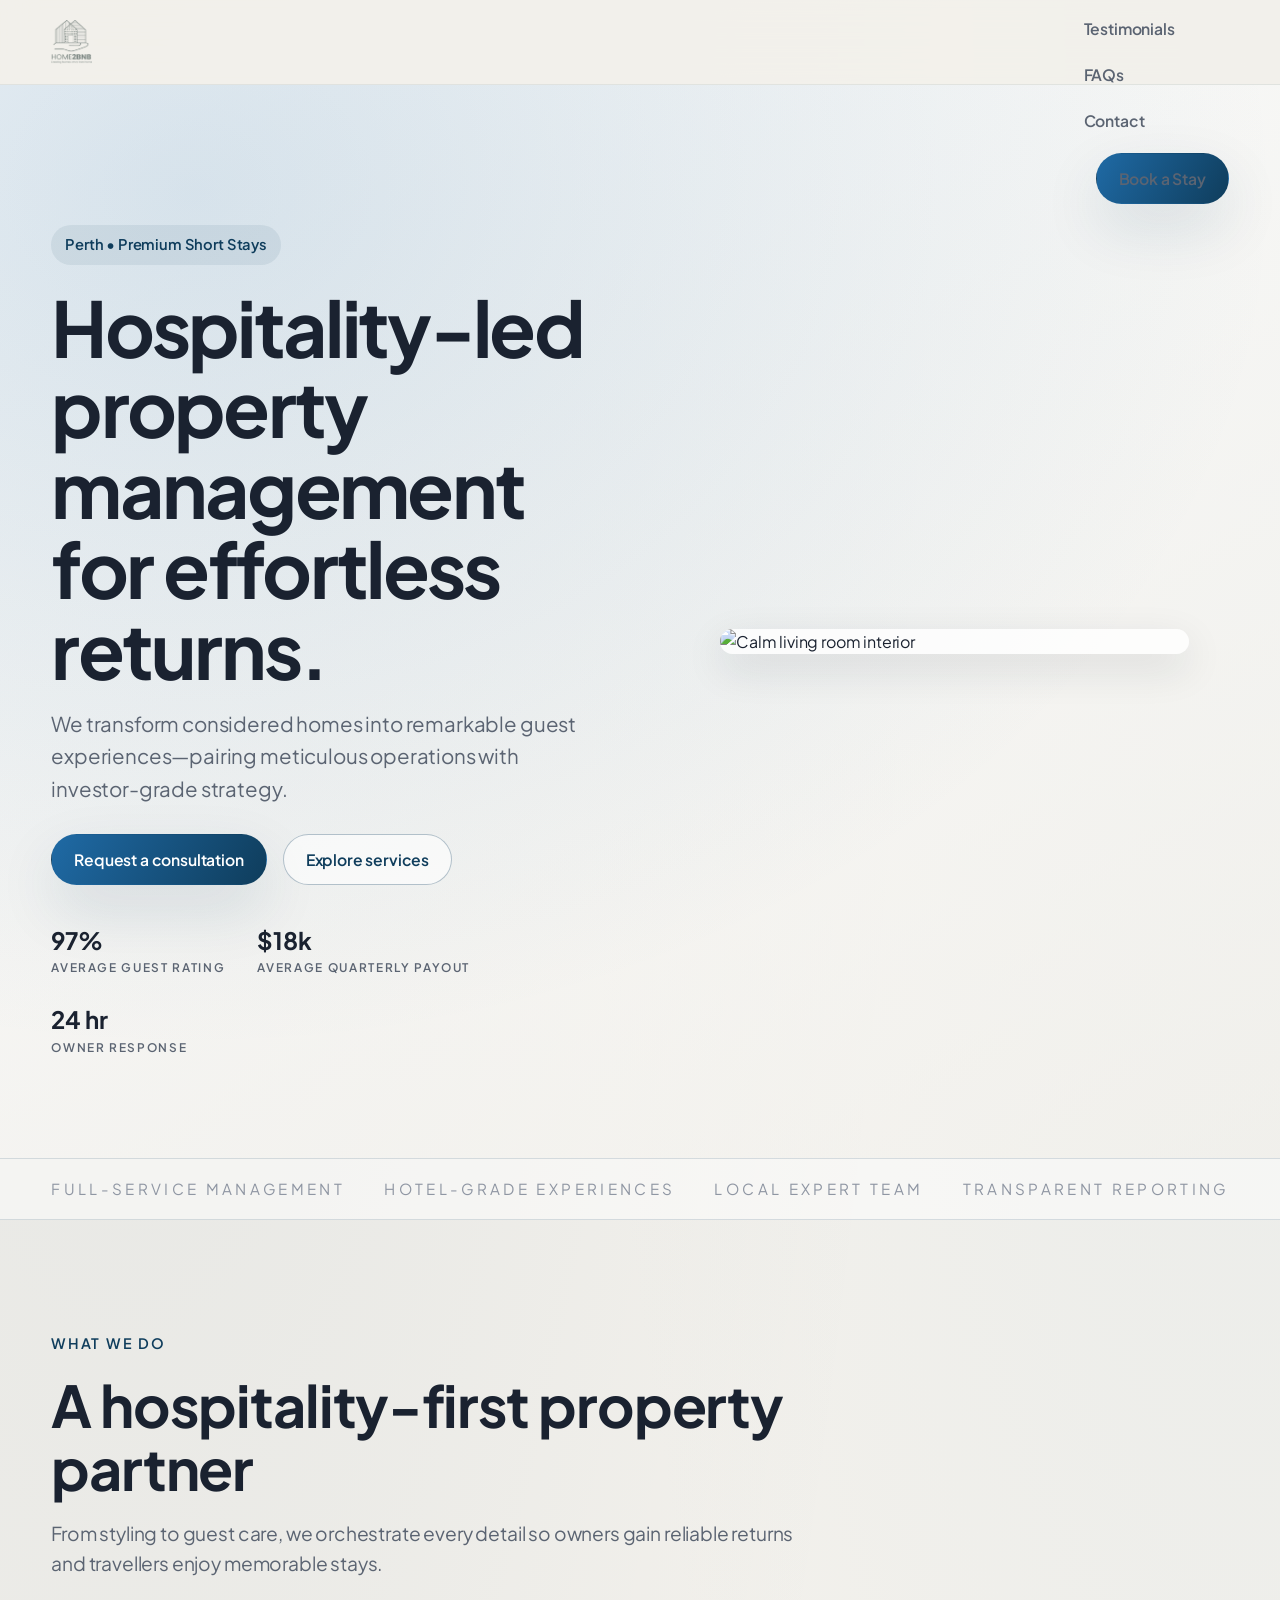
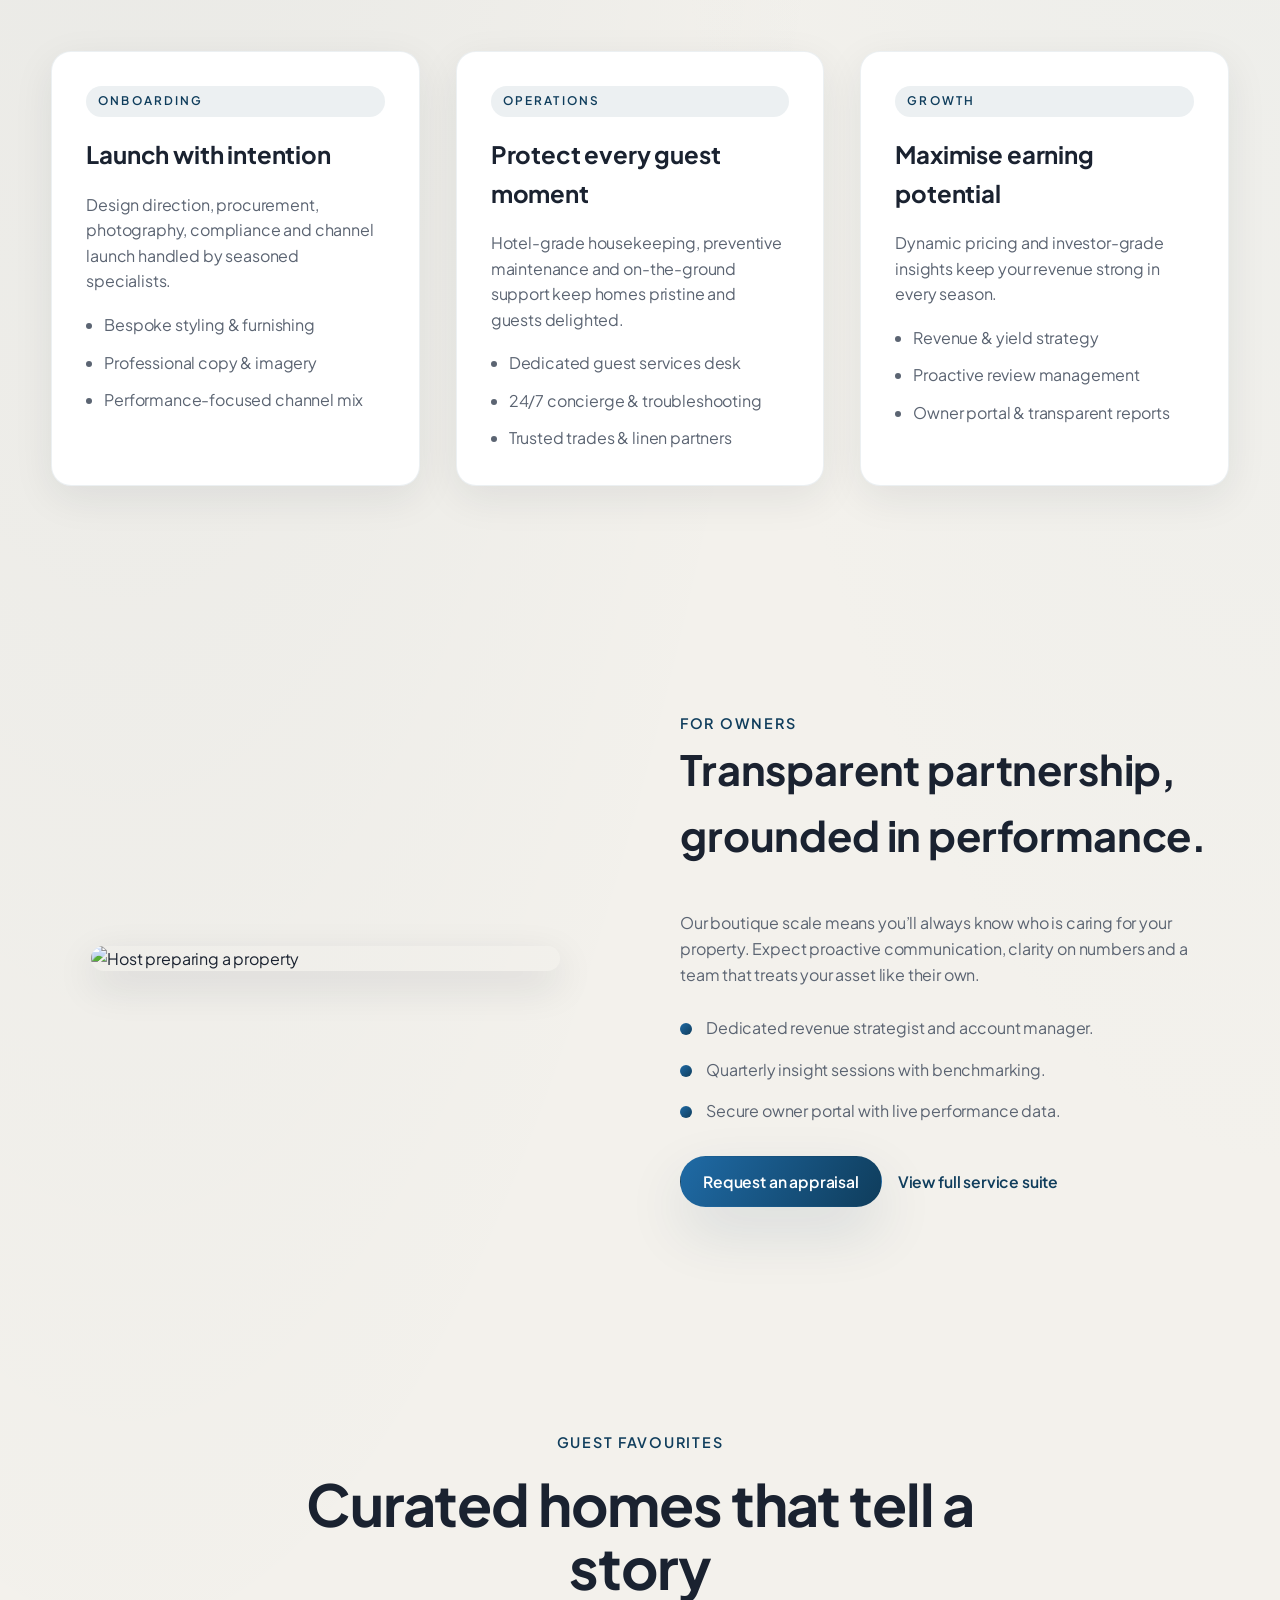
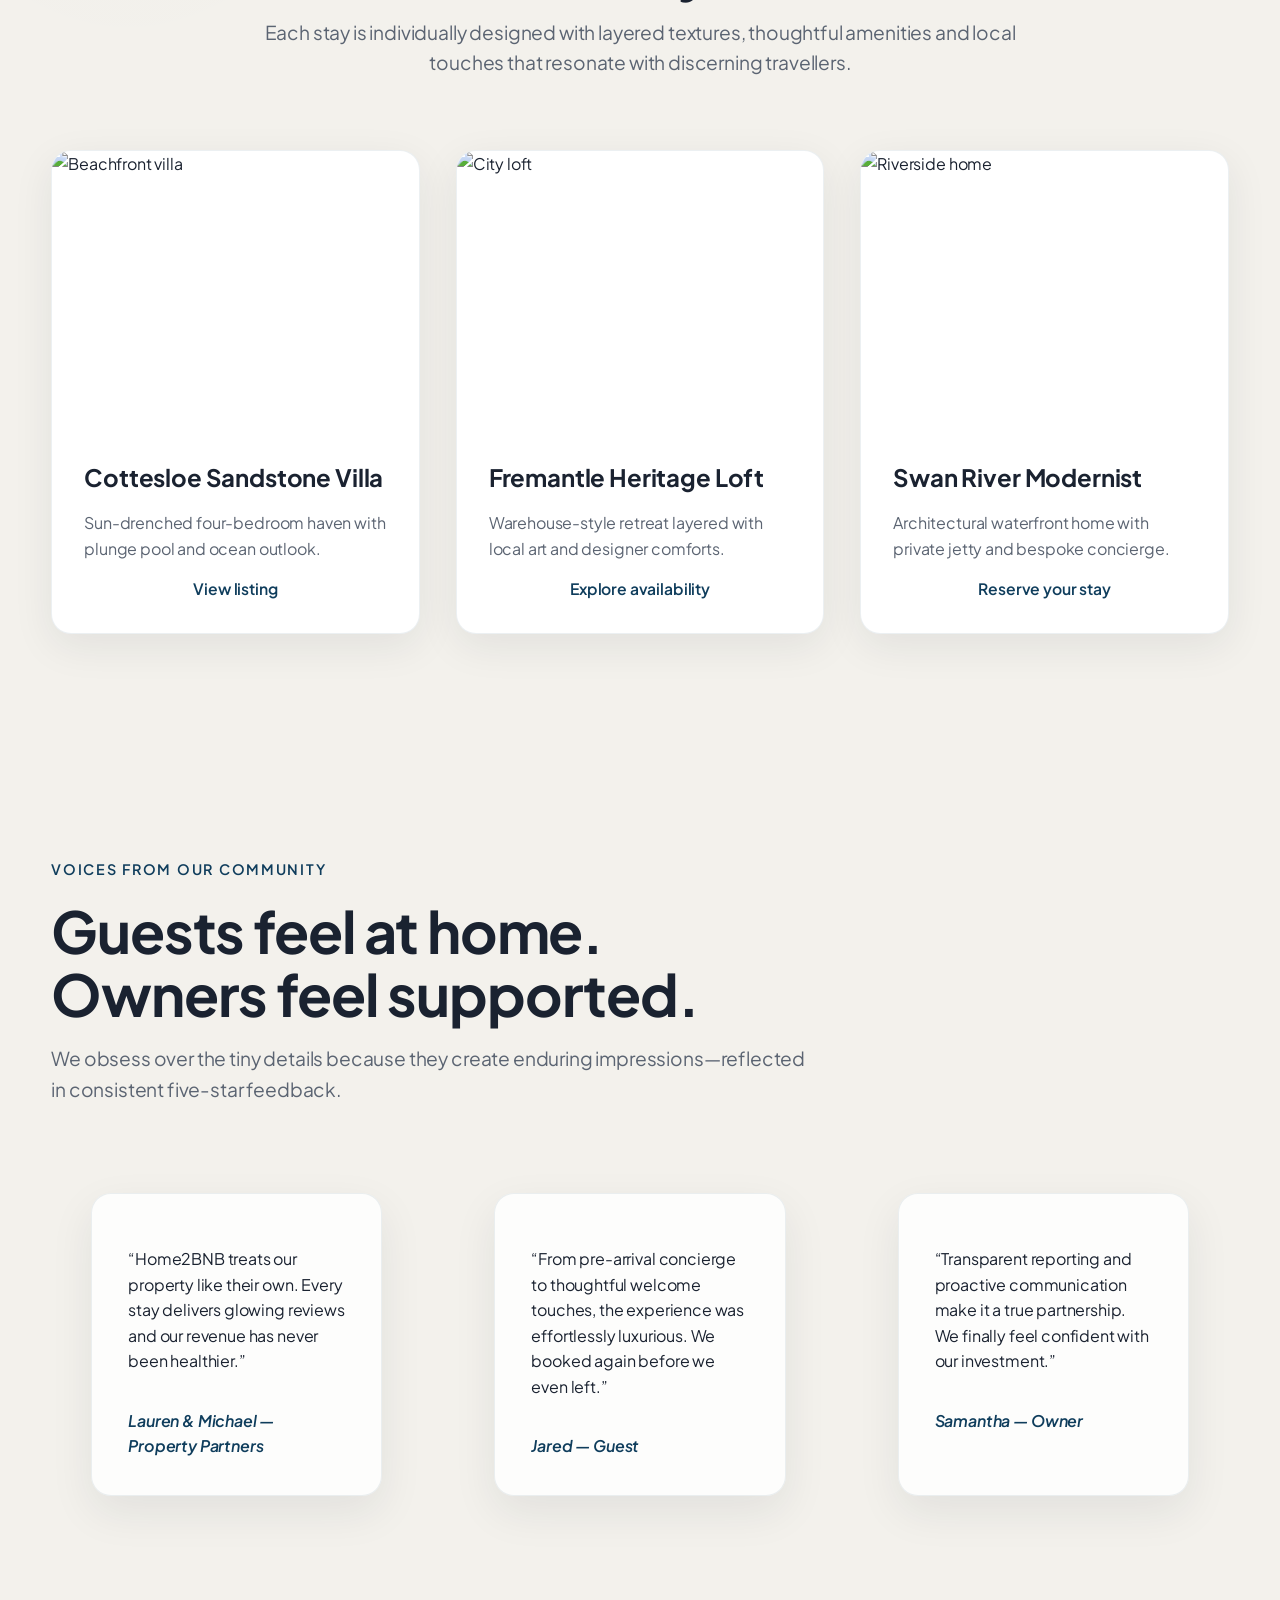
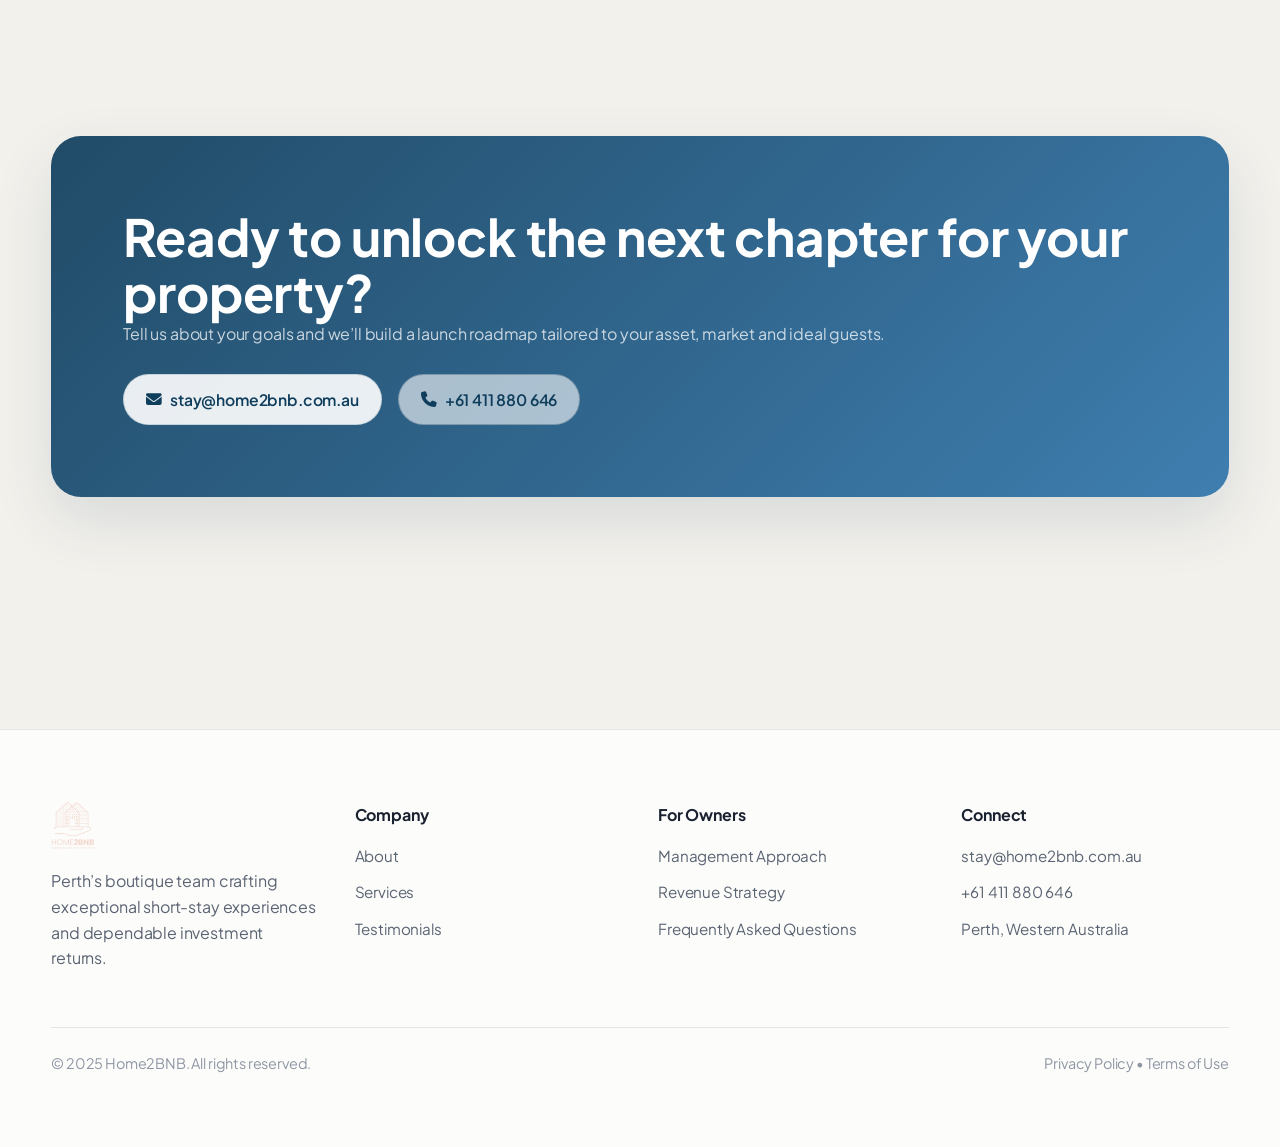
==== commit bc233f74: "Merge branch 'main' into codex/redesign-site-based-on-keyint-and-jasonobeirne-s5l3v5" ====
--- a/index.html
+++ b/index.html
@@ -12,23 +12,12 @@
 </head>
 <body>
   <header class="main-header">
-    <div class="container header-container">
-      <a href="index.html" class="logo">
-        <img src="Asset 1.png" alt="Home2BNB logo" />
-        <div class="logo-text">
-          <span class="logo-name">Home2BNB</span>
-          <span class="logo-tagline">Hospitality-led property management</span>
-        </div>
-      </a>
-
+    <div class="container header-inner">
+      <a class="logo" href="index.html"><img src="Asset 1.png" alt="Home2BNB" /></a>
       <button class="nav-toggle" type="button" aria-expanded="false" aria-controls="primary-menu" aria-label="Toggle navigation">
-        <span class="nav-toggle-icon" aria-hidden="true">
-          <span></span>
-          <span></span>
-          <span></span>
-        </span>
+        <span class="sr-only">Toggle navigation</span>
+        <span class="nav-icon"></span>
       </button>
-
       <nav class="nav-menu" id="primary-menu">
         <ul>
           <li class="is-active"><a href="index.html">Home</a></li>
@@ -37,201 +26,231 @@
           <li><a href="testimonials.html">Testimonials</a></li>
           <li><a href="faqs.html">FAQs</a></li>
           <li><a href="contact.html">Contact</a></li>
-          <li class="cta"><a class="btn btn-primary" href="https://book.hostfully.com/home2bnb">List your property</a></li>
+          <li><a class="btn btn-primary" href="https://book.hostfully.com/home2bnb">Book a Stay</a></li>
         </ul>
       </nav>
     </div>
   </header>
 
   <main>
-    <section class="hero">
-      <div class="container hero__grid">
-        <div class="hero__content">
-          <span class="pill">Premium short-stay specialists</span>
-          <h1>Effortless returns with hospitality-led property management</h1>
-          <p class="lead">We stage, launch and operate design-led homes with hotel-level service, transparent reporting and consistent performance for discerning owners.</p>
-          <div class="hero__actions">
-            <a class="btn btn-primary" href="contact.html">Talk with our team</a>
-            <a class="btn btn-ghost" href="services.html">See how it works</a>
-          </div>
-          <dl class="hero__stats">
-            <div class="stat-card reveal">
-              <dt>97%</dt>
-              <dd>Guest satisfaction across our portfolio</dd>
+    <section class="hero hero-home" aria-label="Premium property management and stays">
+      <div class="container hero-inner">
+        <div class="hero-copy">
+          <span class="hero-tag">Perth • Premium Short Stays</span>
+          <h1>Hospitality-led property management for effortless returns.</h1>
+          <p>We transform considered homes into remarkable guest experiences—pairing meticulous operations with investor-grade strategy.</p>
+          <div class="cta-actions">
+            <a class="btn btn-primary" href="contact.html">Request a consultation</a>
+            <a class="btn btn-outline" href="#services">Explore services</a>
+          </div>
+          <div class="hero-meta">
+            <span><strong>97%</strong><small>Average guest rating</small></span>
+            <span><strong>$18k</strong><small>Average quarterly payout</small></span>
+            <span><strong>24 hr</strong><small>Owner response</small></span>
+          </div>
+        </div>
+        <figure class="hero-media">
+          <img src="https://images.unsplash.com/photo-1505691723518-36a5ac3be353?auto=format&fit=crop&w=1200&q=80" alt="Calm living room interior" />
+        </figure>
+      </div>
+    </section>
+
+    <section class="ribbon" aria-label="Home2BNB principles">
+      <div class="container">
+        <span>FULL-SERVICE MANAGEMENT</span>
+        <span>HOTEL-GRADE EXPERIENCES</span>
+        <span>LOCAL EXPERT TEAM</span>
+        <span>TRANSPARENT REPORTING</span>
+      </div>
+    </section>
+
+    <section id="services" class="section">
+      <div class="container">
+        <div class="section-header">
+          <span class="section-label">What we do</span>
+          <h2>A hospitality-first property partner</h2>
+          <p class="lead">From styling to guest care, we orchestrate every detail so owners gain reliable returns and travellers enjoy memorable stays.</p>
+        </div>
+        <div class="card-grid">
+          <article class="card">
+            <span class="pill">Onboarding</span>
+            <h3>Launch with intention</h3>
+            <p>Design direction, procurement, photography, compliance and channel launch handled by seasoned specialists.</p>
+            <ul>
+              <li>Bespoke styling &amp; furnishing</li>
+              <li>Professional copy &amp; imagery</li>
+              <li>Performance-focused channel mix</li>
+            </ul>
+          </article>
+          <article class="card">
+            <span class="pill">Operations</span>
+            <h3>Protect every guest moment</h3>
+            <p>Hotel-grade housekeeping, preventive maintenance and on-the-ground support keep homes pristine and guests delighted.</p>
+            <ul>
+              <li>Dedicated guest services desk</li>
+              <li>24/7 concierge &amp; troubleshooting</li>
+              <li>Trusted trades &amp; linen partners</li>
+            </ul>
+          </article>
+          <article class="card">
+            <span class="pill">Growth</span>
+            <h3>Maximise earning potential</h3>
+            <p>Dynamic pricing and investor-grade insights keep your revenue strong in every season.</p>
+            <ul>
+              <li>Revenue &amp; yield strategy</li>
+              <li>Proactive review management</li>
+              <li>Owner portal &amp; transparent reports</li>
+            </ul>
+          </article>
+        </div>
+      </div>
+    </section>
+
+    <section class="section">
+      <div class="container split-section">
+        <figure class="media">
+          <img src="https://images.unsplash.com/photo-1556740749-887f6717d7e4?auto=format&fit=crop&w=1200&q=80" alt="Host preparing a property" />
+        </figure>
+        <div class="copy">
+          <span class="section-label">For owners</span>
+          <h3>Transparent partnership, grounded in performance.</h3>
+          <p>Our boutique scale means you’ll always know who is caring for your property. Expect proactive communication, clarity on numbers and a team that treats your asset like their own.</p>
+          <div class="feature-list">
+            <div class="feature-item">Dedicated revenue strategist and account manager.</div>
+            <div class="feature-item">Quarterly insight sessions with benchmarking.</div>
+            <div class="feature-item">Secure owner portal with live performance data.</div>
+          </div>
+          <div class="cta-actions" style="margin-top:32px;">
+            <a class="btn btn-primary" href="mailto:stay@home2bnb.com.au">Request an appraisal</a>
+            <a class="btn btn-link" href="services.html">View full service suite</a>
+          </div>
+        </div>
+      </div>
+    </section>
+
+    <section class="section" id="stays">
+      <div class="container">
+        <div class="section-header center">
+          <span class="section-label">Guest favourites</span>
+          <h2>Curated homes that tell a story</h2>
+          <p>Each stay is individually designed with layered textures, thoughtful amenities and local touches that resonate with discerning travellers.</p>
+        </div>
+        <div class="card-grid">
+          <article class="card property-card">
+            <figure>
+              <img src="https://images.unsplash.com/photo-1470246973918-29a93221c455?auto=format&fit=crop&w=1200&q=80" alt="Beachfront villa" />
+            </figure>
+            <div class="card-body">
+              <h3>Cottesloe Sandstone Villa</h3>
+              <p>Sun-drenched four-bedroom haven with plunge pool and ocean outlook.</p>
+              <a class="btn btn-link" href="https://book.hostfully.com/home2bnb" target="_blank" rel="noopener">View listing</a>
             </div>
-            <div class="stat-card reveal" style="--reveal-delay: 140ms;">
-              <dt>120+</dt>
-              <dd>Curated stays styled for maximum appeal</dd>
+          </article>
+          <article class="card property-card">
+            <figure>
+              <img src="https://images.unsplash.com/photo-1505691723518-36a5ac3be353?auto=format&fit=crop&w=1200&q=80" alt="City loft" />
+            </figure>
+            <div class="card-body">
+              <h3>Fremantle Heritage Loft</h3>
+              <p>Warehouse-style retreat layered with local art and designer comforts.</p>
+              <a class="btn btn-link" href="https://book.hostfully.com/home2bnb" target="_blank" rel="noopener">Explore availability</a>
             </div>
-            <div class="stat-card reveal" style="--reveal-delay: 280ms;">
-              <dt>24/7</dt>
-              <dd>On-call guest and owner support</dd>
+          </article>
+          <article class="card property-card">
+            <figure>
+              <img src="https://images.unsplash.com/photo-1484154218962-a197022b5858?auto=format&fit=crop&w=1200&q=80" alt="Riverside home" />
+            </figure>
+            <div class="card-body">
+              <h3>Swan River Modernist</h3>
+              <p>Architectural waterfront home with private jetty and bespoke concierge.</p>
+              <a class="btn btn-link" href="https://book.hostfully.com/home2bnb" target="_blank" rel="noopener">Reserve your stay</a>
             </div>
-          </dl>
-        </div>
-        <div class="hero__visual">
-          <div class="hero-photo" role="presentation">
-            <div class="floating-card">
-              <span class="floating-eyebrow">Live guest review</span>
-              <p>“Every detail felt intentional. We extended our stay because it felt like home.”</p>
-              <span class="floating-meta">Charlotte • Perth</span>
-            </div>
-          </div>
-        </div>
-      </div>
-    </section>
-
-    <section class="section section--soft" id="partner">
-      <div class="container">
-        <div class="section__head">
-          <span class="pill">Why owners choose us</span>
-          <h2>A hospitality-first property partner</h2>
-          <p class="section__lead">We combine boutique design sensibilities with rigorous operations to protect your asset and elevate every stay.</p>
-        </div>
-        <div class="feature-grid">
-          <article class="feature-card reveal" style="--bg:url('https://images.unsplash.com/photo-1505691723518-36a5ac3be353?auto=format&fit=crop&w=1600&q=80');">
-            <span class="feature-card__eyebrow">01 • Launch</span>
-            <h3>Design-forward setup</h3>
-            <p>Styling, photography and listing optimisation tailored to your market to drive attention from day one.</p>
-          </article>
-          <article class="feature-card reveal" style="--bg:url('https://images.unsplash.com/photo-1522202176988-66273c2fd55f?auto=format&fit=crop&w=1600&q=80'); --reveal-delay: 140ms;">
-            <span class="feature-card__eyebrow">02 • Care</span>
-            <h3>Guest experience obsessed</h3>
-            <p>Hotel-grade cleaning, curated amenities and concierge-level communication that turns guests into advocates.</p>
-          </article>
-          <article class="feature-card reveal" style="--bg:url('https://images.unsplash.com/photo-1499952127939-9bbf5af6c51c?auto=format&fit=crop&w=1600&q=80'); --reveal-delay: 280ms;">
-            <span class="feature-card__eyebrow">03 • Performance</span>
-            <h3>Transparent, data-led management</h3>
-            <p>Dynamic pricing, preventative maintenance and clear financial reporting to keep you confident in every decision.</p>
-          </article>
-        </div>
-      </div>
-    </section>
-
-    <section class="section" id="operations">
-      <div class="container split">
-        <div class="split__content">
-          <span class="pill">Operations that scale</span>
-          <h2>Transparent partnership grounded in performance</h2>
-          <ul class="checklist">
-            <li class="reveal">Proactive owner updates and monthly performance wrap-ups.</li>
-            <li class="reveal" style="--reveal-delay: 120ms;">Integrated maintenance program with trusted local partners.</li>
-            <li class="reveal" style="--reveal-delay: 240ms;">Revenue strategy informed by live market intelligence.</li>
-            <li class="reveal" style="--reveal-delay: 360ms;">Secure guest screening, deposits and insurance compliance.</li>
-          </ul>
-          <a class="text-link" href="services.html">Explore our full management service <i class="fa-solid fa-arrow-right"></i></a>
-        </div>
-        <div class="split__visual reveal" style="--reveal-delay: 200ms;">
-          <div class="gradient-panel">
-            <h3>What you receive</h3>
-            <ul>
-              <li>Detailed onboarding roadmap</li>
-              <li>Owner portal with live metrics</li>
-              <li>Revenue forecasting &amp; benchmarking</li>
-              <li>Dedicated partnership manager</li>
-            </ul>
-          </div>
-        </div>
-      </div>
-    </section>
-
-    <section class="section section--gallery" id="portfolio">
-      <div class="container">
-        <div class="section__head">
-          <span class="pill">Curated stays</span>
-          <h2>Homes that tell a story</h2>
-          <p class="section__lead">A glimpse inside the residences we style, launch and steward for memorable guest experiences.</p>
-        </div>
-        <div class="property-grid">
-          <article class="property-card reveal" style="--bg:url('https://images.unsplash.com/photo-1493666438817-866a91353ca9?auto=format&fit=crop&w=1600&q=80');">
-            <span class="property-card__label">Cottesloe • Coastal Retreat</span>
-            <p>Neutral tones, layered textures and a sunlit living space for long, languid mornings.</p>
-          </article>
-          <article class="property-card reveal" style="--bg:url('https://images.unsplash.com/photo-1505691938895-1758d7feb511?auto=format&fit=crop&w=1600&q=80'); --reveal-delay: 140ms;">
-            <span class="property-card__label">Fremantle • Heritage Loft</span>
-            <p>Bold art moments and artisan furnishings breathe new life into a historic terrace.</p>
-          </article>
-          <article class="property-card reveal" style="--bg:url('https://images.unsplash.com/photo-1484154218962-a197022b5858?auto=format&fit=crop&w=1600&q=80'); --reveal-delay: 280ms;">
-            <span class="property-card__label">Margaret River • Vineyard Residence</span>
-            <p>Expansive entertaining with curated cellar experiences and outdoor soaking tubs.</p>
-          </article>
-        </div>
-      </div>
-    </section>
-
-    <section class="section" id="founder">
-      <div class="container split">
-        <div class="split__visual reveal" style="--reveal-delay: 120ms;">
-          <div class="hero-photo" style="background-image: url('https://images.unsplash.com/photo-1531891437562-4301cf35b7e4?auto=format&fit=crop&w=1200&q=80');">
-            <div class="floating-card">
-              <span class="floating-eyebrow">Partnership promise</span>
-              <p>“We look after every residence as if it’s our own – because trust is everything.”</p>
-              <span class="floating-meta">Sarah Mitchell • Founder</span>
-            </div>
-          </div>
-        </div>
-        <div class="split__content">
-          <span class="pill">Founder insight</span>
-          <h2>“Luxury hospitality is the benchmark we set for every stay.”</h2>
-          <p>After two decades designing guest experiences for boutique hotels, Sarah launched Home2BNB to bring the same hospitality DNA to premium short-stay homes. The result: curated interiors, thoughtful amenities and consistent returns.</p>
-          <div class="duo-grid">
-            <div class="panel reveal">
-              <h3>Signature approach</h3>
-              <p>From mood boards to local partnerships, our styling team orchestrates every detail before your first booking goes live.</p>
-            </div>
-            <div class="panel reveal" style="--reveal-delay: 160ms;">
-              <h3>Hands-on stewardship</h3>
-              <p>We deliver proactive communication, real-time reporting and rapid resolution so you stay informed without the day-to-day workload.</p>
-            </div>
-          </div>
-        </div>
-      </div>
-    </section>
-
-    <section class="section section--soft" id="cta">
-      <div class="container split">
-        <div class="split__content">
-          <span class="pill">Ready to partner?</span>
-          <h2>Let’s curate your next standout stay</h2>
-          <p>Share your goals and we’ll design a tailored roadmap covering styling, launch milestones and ongoing management.</p>
-        </div>
-        <div class="split__visual">
-          <a class="btn btn-primary" href="contact.html">Book a consultation</a>
+          </article>
+        </div>
+      </div>
+    </section>
+
+    <section class="section" id="testimonials">
+      <div class="container">
+        <div class="section-header">
+          <span class="section-label">Voices from our community</span>
+          <h2>Guests feel at home. Owners feel supported.</h2>
+          <p>We obsess over the tiny details because they create enduring impressions—reflected in consistent five-star feedback.</p>
+        </div>
+        <div class="testimonials-grid">
+          <blockquote class="testimonial">
+            <p>“Home2BNB treats our property like their own. Every stay delivers glowing reviews and our revenue has never been healthier.”</p>
+            <cite>Lauren &amp; Michael — Property Partners</cite>
+          </blockquote>
+          <blockquote class="testimonial">
+            <p>“From pre-arrival concierge to thoughtful welcome touches, the experience was effortlessly luxurious. We booked again before we even left.”</p>
+            <cite>Jared — Guest</cite>
+          </blockquote>
+          <blockquote class="testimonial">
+            <p>“Transparent reporting and proactive communication make it a true partnership. We finally feel confident with our investment.”</p>
+            <cite>Samantha — Owner</cite>
+          </blockquote>
+        </div>
+      </div>
+    </section>
+
+    <section class="section" aria-label="Call to action">
+      <div class="container">
+        <div class="cta-banner">
+          <div>
+            <h2>Ready to unlock the next chapter for your property?</h2>
+            <p>Tell us about your goals and we’ll build a launch roadmap tailored to your asset, market and ideal guests.</p>
+          </div>
+          <div class="cta-actions">
+            <a class="btn btn-light" href="mailto:stay@home2bnb.com.au"><i class="fa-solid fa-envelope"></i> stay@home2bnb.com.au</a>
+            <a class="btn btn-outline" href="tel:+61411880646"><i class="fa-solid fa-phone"></i> +61 411 880 646</a>
+          </div>
         </div>
       </div>
     </section>
   </main>
 
-  <footer class="footer">
-    <div class="container footer__grid">
-      <div>
-        <a href="index.html" class="logo" aria-label="Home2BNB home">
-          <img src="Asset 2.png" alt="Home2BNB icon" />
-          <div class="logo-text">
-            <span class="logo-name">Home2BNB</span>
-            <span class="logo-tagline">Hospitality-led property management</span>
-          </div>
-        </a>
-        <p>Premium short-stay management for design-led homes across Western Australia.</p>
-      </div>
-      <div>
-        <h3>Visit</h3>
-        <p>Studio 4, 128 St Georges Terrace<br />Perth WA 6000</p>
-      </div>
-      <div>
-        <h3>Contact</h3>
-        <p><a href="tel:+61412345678">+61 412 345 678</a><br /><a href="mailto:hello@home2bnb.com">hello@home2bnb.com</a></p>
-      </div>
-      <div>
-        <h3>Follow</h3>
-        <p><a href="https://www.instagram.com" target="_blank" rel="noreferrer">Instagram</a><br /><a href="https://www.facebook.com" target="_blank" rel="noreferrer">Facebook</a></p>
+  <footer class="site-footer">
+    <div class="container footer-grid">
+      <div class="footer-brand">
+        <img src="Asset 2.png" alt="Home2BNB" class="footer-logo" />
+        <p>Perth’s boutique team crafting exceptional short-stay experiences and dependable investment returns.</p>
+      </div>
+      <div class="footer-col">
+        <h5>Company</h5>
+        <ul>
+          <li><a href="about.html">About</a></li>
+          <li><a href="services.html">Services</a></li>
+          <li><a href="testimonials.html">Testimonials</a></li>
+        </ul>
+      </div>
+      <div class="footer-col">
+        <h5>For Owners</h5>
+        <ul>
+          <li><a href="index.html#services">Management Approach</a></li>
+          <li><a href="services.html">Revenue Strategy</a></li>
+          <li><a href="faqs.html">Frequently Asked Questions</a></li>
+        </ul>
+      </div>
+      <div class="footer-col">
+        <h5>Connect</h5>
+        <ul>
+          <li><a href="mailto:stay@home2bnb.com.au">stay@home2bnb.com.au</a></li>
+          <li><a href="tel:+61411880646">+61 411 880 646</a></li>
+          <li>Perth, Western Australia</li>
+        </ul>
       </div>
     </div>
-    <div class="container">
-      <small>© <span id="year">2024</span> Home2BNB. All rights reserved.</small>
+    <div class="container footer-bottom">
+      <span>© 2025 Home2BNB. All rights reserved.</span>
+      <span>
+        <a href="#">Privacy Policy</a>
+        <span>•</span>
+        <a href="#">Terms of Use</a>
+      </span>
     </div>
   </footer>
 
-  <script src="script.js" defer></script>
+  <script src="script.js?v=20240526"></script>
 </body>
 </html>
--- a/style.css
+++ b/style.css
@@ -1,45 +1,43 @@
+@import url('https://fonts.googleapis.com/css2?family=Plus+Jakarta+Sans:wght@400;500;600;700;800&display=swap');
+
 :root {
-  --color-peach-50: #fff8f3;
-  --color-peach-100: #ffe9da;
-  --color-peach-200: #ffd6ba;
-  --color-peach-400: #f8a978;
-  --color-sage-50: #f3f7f2;
-  --color-sage-100: #dfe9e0;
-  --color-sage-300: #b7c7a6;
-  --color-sage-500: #7d9b76;
-  --color-charcoal: #2b2a30;
-  --color-slate: #4f4d57;
-  --color-muted: #807f86;
-  --color-white: #ffffff;
-  --color-cream: #fefcf8;
-  --shadow-sm: 0 8px 20px rgba(45, 44, 51, 0.08);
-  --shadow-md: 0 20px 45px rgba(45, 44, 51, 0.12);
-  --shadow-lg: 0 35px 60px rgba(45, 44, 51, 0.18);
-  --radius-lg: 32px;
-  --radius-md: 24px;
-  --radius-sm: 16px;
-  --container: min(1080px, calc(100% - 48px));
-  --transition-base: 240ms ease;
+  --bg: #f3f1ec;
+  --bg-strong: #ebe7df;
+  --surface: rgba(255, 255, 255, 0.82);
+  --surface-solid: #ffffff;
+  --text: #1a2230;
+  --muted: #5b6472;
+  --soft: #8f96a3;
+  --accent: #0f3d5c;
+  --accent-soft: #e1ecf6;
+  --accent-mid: #1f6aa5;
+  --line: rgba(15, 61, 92, 0.15);
+  --radius: 20px;
+  --radius-lg: 30px;
+  --shadow-soft: 0 24px 60px rgba(15, 61, 92, 0.12);
+  --shadow-card: 0 14px 40px rgba(26, 34, 48, 0.12);
+  --header-height: 84px;
 }
 
 * {
   box-sizing: border-box;
 }
 
-html {
-  scroll-behavior: smooth;
-}
-
+html,
 body {
   margin: 0;
-  font-family: "Inter", "Segoe UI", -apple-system, BlinkMacSystemFont, sans-serif;
-  background: linear-gradient(180deg, var(--color-cream) 0%, var(--color-peach-50) 55%, var(--color-sage-50) 100%);
-  color: var(--color-slate);
+  padding: 0;
+}
+
+body {
+  font-family: 'Plus Jakarta Sans', system-ui, -apple-system, BlinkMacSystemFont, 'Segoe UI', sans-serif;
+  background: radial-gradient(120% 120% at 10% -10%, rgba(15, 61, 92, 0.08), transparent 55%),
+    radial-gradient(110% 90% at 100% 0%, rgba(192, 212, 222, 0.22), transparent 52%),
+    var(--bg);
+  color: var(--text);
   line-height: 1.6;
-}
-
-body.nav-open {
-  overflow: hidden;
+  font-size: 16px;
+  letter-spacing: -0.01em;
 }
 
 a {
@@ -47,16 +45,26 @@
   text-decoration: none;
 }
 
+.sr-only {
+  position: absolute;
+  width: 1px;
+  height: 1px;
+  padding: 0;
+  margin: -1px;
+  overflow: hidden;
+  clip: rect(0, 0, 0, 0);
+  white-space: nowrap;
+  border: 0;
+}
+
 a:hover,
-a:focus-visible {
-  text-decoration: underline;
-  text-decoration-color: var(--color-peach-400);
-  text-decoration-thickness: 2px;
-  text-underline-offset: 4px;
+button:hover {
+  opacity: 0.85;
 }
 
 img {
   max-width: 100%;
+  height: auto;
   display: block;
 }
 
@@ -65,764 +73,866 @@
 }
 
 .container {
-  width: var(--container);
-  margin: 0 auto;
-}
-
-.btn {
+  width: min(1180px, 92%);
+  margin-inline: auto;
+}
+
+.section {
+  padding: clamp(72px, 11vw, 112px) 0;
+}
+
+.section-header {
+  display: flex;
+  flex-direction: column;
+  gap: 18px;
+  margin-bottom: clamp(40px, 7vw, 72px);
+  max-width: 760px;
+}
+
+.section-header.center {
+  text-align: center;
+  margin-inline: auto;
+  align-items: center;
+}
+
+.section-label {
   display: inline-flex;
   align-items: center;
-  justify-content: center;
-  gap: 0.5rem;
-  padding: 0.9rem 1.5rem;
-  border-radius: 999px;
+  gap: 10px;
+  font-size: 0.9rem;
   font-weight: 600;
-  border: none;
-  cursor: pointer;
-  text-decoration: none;
-  transition: transform var(--transition-base), box-shadow var(--transition-base);
-}
-
-.btn-primary {
-  background: linear-gradient(135deg, var(--color-peach-200), var(--color-sage-300));
-  color: var(--color-charcoal);
-  box-shadow: var(--shadow-sm);
-}
-
-.btn-primary:hover,
-.btn-primary:focus-visible {
-  transform: translateY(-2px);
-  box-shadow: var(--shadow-md);
-}
-
-.btn-ghost {
-  background: transparent;
-  color: var(--color-sage-500);
-  border: 1px solid rgba(125, 155, 118, 0.4);
-}
-
-.btn-ghost:hover,
-.btn-ghost:focus-visible {
-  border-color: var(--color-sage-500);
-  color: var(--color-sage-500);
-  transform: translateY(-2px);
-}
-
-.text-link {
-  font-weight: 600;
-  color: var(--color-sage-500);
-  display: inline-flex;
-  align-items: center;
-  gap: 0.35rem;
-}
-
-.pill {
-  display: inline-flex;
-  align-items: center;
-  padding: 0.35rem 0.9rem;
-  border-radius: 999px;
-  font-size: 0.85rem;
-  font-weight: 600;
-  background: rgba(248, 169, 120, 0.18);
-  color: var(--color-slate);
-  letter-spacing: 0.04em;
+  letter-spacing: 0.12em;
   text-transform: uppercase;
-}
+  color: var(--accent);
+}
+
+.section-header h2 {
+  margin: 0;
+  font-size: clamp(2.4rem, 4.8vw, 3.6rem);
+  line-height: 1.1;
+  letter-spacing: -0.02em;
+}
+
+.section-header p {
+  margin: 0;
+  color: var(--muted);
+  font-size: clamp(1rem, 2.4vw, 1.2rem);
+}
+
+.subtitle {
+  color: var(--muted);
+  font-size: 0.98rem;
+}
+
+/* ===== HEADER ===== */
 
 .main-header {
   position: sticky;
   top: 0;
-  z-index: 10;
-  background: rgba(255, 255, 255, 0.85);
-  backdrop-filter: blur(14px);
-  border-bottom: 1px solid rgba(125, 155, 118, 0.15);
-}
-
-.header-container {
+  z-index: 1000;
+  background: rgba(243, 241, 236, 0.9);
+  backdrop-filter: blur(16px);
+  border-bottom: 1px solid rgba(15, 61, 92, 0.08);
+}
+
+.header-inner {
+  height: var(--header-height);
   display: flex;
   align-items: center;
   justify-content: space-between;
-  padding: 1.25rem 0;
-  gap: 1.5rem;
-}
-
-.logo {
-  display: inline-flex;
-  align-items: center;
-  gap: 0.75rem;
-  font-weight: 700;
-  color: var(--color-charcoal);
+  gap: 32px;
 }
 
 .logo img {
-  width: 54px;
-  height: auto;
-  border-radius: 12px;
-  box-shadow: var(--shadow-sm);
-}
-
-.logo-text {
-  display: flex;
-  flex-direction: column;
-  gap: 0.15rem;
-}
-
-.logo-name {
-  font-size: 1.05rem;
-  letter-spacing: 0.04em;
-}
-
-.logo-tagline {
-  font-size: 0.75rem;
-  color: var(--color-muted);
-}
-
-.nav-menu ul {
-  list-style: none;
-  display: flex;
-  gap: 1.5rem;
-  margin: 0;
-  padding: 0;
-  align-items: center;
-}
-
-.nav-menu a {
-  font-weight: 500;
-  color: var(--color-muted);
-  transition: color var(--transition-base);
-}
-
-.nav-menu .is-active a,
-.nav-menu a:hover,
-.nav-menu a:focus-visible {
-  color: var(--color-charcoal);
-}
-
-.nav-menu .cta a {
-  color: var(--color-charcoal);
+  height: 44px;
+  width: auto;
 }
 
 .nav-toggle {
   display: none;
+  background: none;
   border: none;
-  background: transparent;
+  padding: 10px;
+  margin: 0;
   cursor: pointer;
-  padding: 0.5rem;
-}
-
-.nav-toggle-icon {
-  width: 28px;
-  height: 18px;
+}
+
+.nav-toggle .nav-icon,
+.nav-toggle .nav-icon::before,
+.nav-toggle .nav-icon::after {
+  display: block;
+  width: 24px;
+  height: 2px;
+  background: var(--text);
   position: relative;
+  transition: transform 0.2s ease, opacity 0.2s ease;
+}
+
+.nav-toggle .nav-icon::before,
+.nav-toggle .nav-icon::after {
+  content: '';
+  position: absolute;
+  left: 0;
+}
+
+.nav-toggle .nav-icon::before {
+  top: -7px;
+}
+
+.nav-toggle .nav-icon::after {
+  top: 7px;
+}
+
+.nav-menu ul {
+  margin: 0;
+  padding: 0;
+  list-style: none;
+  display: flex;
+  align-items: center;
+  gap: 28px;
+}
+
+.nav-menu a {
+  font-weight: 600;
+  color: var(--muted);
+  font-size: 0.98rem;
+  transition: color 0.2s ease;
+}
+
+.nav-menu li.is-active > a,
+.nav-menu a:hover {
+  color: var(--text);
+}
+
+.nav-menu .btn {
+  margin-left: 12px;
+}
+
+/* ===== BUTTONS ===== */
+
+.btn {
   display: inline-flex;
+  align-items: center;
+  justify-content: center;
+  gap: 8px;
+  font-weight: 600;
+  font-size: 0.98rem;
+  padding: 12px 22px;
+  border-radius: 999px;
+  border: 1px solid transparent;
+  transition: transform 0.2s ease, box-shadow 0.2s ease, background 0.2s ease;
+}
+
+.btn-primary {
+  background: linear-gradient(120deg, var(--accent-mid), var(--accent));
+  color: #fff;
+  box-shadow: var(--shadow-soft);
+}
+
+.btn-outline {
+  border-color: rgba(15, 61, 92, 0.3);
+  color: var(--accent);
+  background: rgba(255, 255, 255, 0.6);
+}
+
+.btn-light {
+  background: rgba(255, 255, 255, 0.9);
+  color: var(--accent);
+  border: 1px solid rgba(15, 61, 92, 0.16);
+}
+
+.btn-link {
+  padding: 0;
+  border: none;
+  background: none;
+  color: var(--accent);
+}
+
+.btn:hover {
+  transform: translateY(-2px);
+}
+
+/* ===== HERO ===== */
+
+.hero {
+  position: relative;
+  padding: clamp(96px, 12vw, 140px) 0 clamp(72px, 10vw, 100px);
+  overflow: hidden;
+}
+
+.hero::before {
+  content: '';
+  position: absolute;
+  inset: 0;
+  background: radial-gradient(85% 80% at 15% 10%, rgba(31, 106, 165, 0.16), transparent),
+    linear-gradient(150deg, rgba(255, 255, 255, 0.85) 0%, rgba(243, 241, 236, 0.6) 100%);
+  z-index: 0;
+}
+
+.hero-inner {
+  position: relative;
+  z-index: 1;
+  display: grid;
+  align-items: center;
+  gap: clamp(40px, 8vw, 80px);
+  grid-template-columns: repeat(2, minmax(0, 1fr));
+}
+
+.hero-subpage::before {
+  background: radial-gradient(80% 80% at 15% 10%, rgba(31, 106, 165, 0.12), transparent),
+    linear-gradient(140deg, rgba(255, 255, 255, 0.92) 0%, rgba(243, 241, 236, 0.75) 100%);
+}
+
+.hero-subpage .hero-inner {
+  grid-template-columns: minmax(0, 1fr);
+  text-align: left;
+  max-width: 780px;
+}
+
+.hero-subpage .hero-copy p {
+  max-width: none;
+}
+
+.hero-copy h1 {
+  margin: 0 0 18px;
+  font-size: clamp(3rem, 6vw, 4.8rem);
+  line-height: 1.05;
+  letter-spacing: -0.035em;
+}
+
+.hero-copy p {
+  margin: 0 0 28px;
+  font-size: clamp(1.1rem, 2.4vw, 1.28rem);
+  color: var(--muted);
+  max-width: 36ch;
+}
+
+.hero-meta {
+  display: flex;
+  gap: 24px;
+  margin-top: 32px;
+  flex-wrap: wrap;
+  gap: 22px 32px;
+  margin-top: 36px;
+  color: var(--muted);
+}
+
+.hero-meta span {
+  display: flex;
   flex-direction: column;
-  justify-content: space-between;
-}
-
-.nav-toggle-icon span {
-  display: block;
-  height: 3px;
-  border-radius: 999px;
-  background: var(--color-charcoal);
-  transition: transform 200ms ease, opacity 200ms ease;
-}
-
-.nav-toggle[aria-expanded="true"] .nav-toggle-icon span:nth-child(1) {
-  transform: translateY(7.5px) rotate(45deg);
-}
-
-.nav-toggle[aria-expanded="true"] .nav-toggle-icon span:nth-child(2) {
-  opacity: 0;
-}
-
-.nav-toggle[aria-expanded="true"] .nav-toggle-icon span:nth-child(3) {
-  transform: translateY(-7.5px) rotate(-45deg);
-}
-
-.hero {
-  padding: 6rem 0 4.5rem;
-}
-
-.hero__grid {
-  display: grid;
-  gap: 3rem;
-  grid-template-columns: repeat(12, 1fr);
-}
-
-.hero__content {
-  grid-column: span 6;
-  display: flex;
-  flex-direction: column;
-  gap: 1.5rem;
-}
-
-.hero__content h1 {
-  font-size: clamp(2.8rem, 3.8vw, 3.8rem);
-  line-height: 1.1;
-  color: var(--color-charcoal);
-  margin: 0;
-}
-
-.hero__content .lead {
-  font-size: 1.1rem;
-  color: var(--color-muted);
-  max-width: 34ch;
-}
-
-.hero__actions {
-  display: flex;
-  flex-wrap: wrap;
-  gap: 0.85rem;
-}
-
-.hero__stats {
-  display: flex;
-  gap: 1rem;
-  margin: 1rem 0 0;
-  padding: 0;
-}
-
-.hero__stats .stat-card {
-  list-style: none;
-  min-width: 150px;
-  padding: 1.5rem;
-  border-radius: var(--radius-md);
-  background: var(--color-white);
-  box-shadow: var(--shadow-sm);
-  display: flex;
-  flex-direction: column;
-  gap: 0.35rem;
-}
-
-.stat-card dt {
-  font-size: 2rem;
-  font-weight: 700;
-  color: var(--color-charcoal);
-}
-
-.stat-card dd {
-  margin: 0;
-  font-size: 0.85rem;
-  color: var(--color-muted);
-}
-
-.hero__visual {
-  grid-column: 8 / span 5;
-  display: flex;
-  align-items: center;
-  justify-content: center;
-}
-
-.hero-photo {
+  font-weight: 600;
+  color: var(--text);
+}
+
+.hero-meta strong {
+  font-size: 1.5rem;
+}
+
+.hero-meta small {
+  text-transform: uppercase;
+  font-weight: 600;
+  color: var(--muted);
+  letter-spacing: 0.14em;
+  font-size: 0.74rem;
+}
+
+.hero-media {
   position: relative;
-  width: min(520px, 100%);
-  aspect-ratio: 3 / 4;
   border-radius: var(--radius-lg);
   overflow: hidden;
-  background: url("https://images.unsplash.com/photo-1505691723518-36a5ac3be353?auto=format&fit=crop&w=1200&q=80") center / cover;
-  box-shadow: var(--shadow-lg);
-}
-
-.hero-photo::after {
-  content: "";
-  position: absolute;
-  inset: 0;
-  background: linear-gradient(200deg, rgba(255, 232, 214, 0.3), rgba(125, 155, 118, 0.25));
-}
-
-.floating-card {
-  position: absolute;
-  inset: auto 14% 12% auto;
-  max-width: 250px;
-  padding: 1.25rem;
-  border-radius: var(--radius-sm);
-  background: rgba(255, 255, 255, 0.92);
-  box-shadow: var(--shadow-md);
-  transform: translate3d(0, 40px, 0);
-  animation: floatCard 5.2s ease-in-out infinite;
-}
-
-@keyframes floatCard {
-  0%,
-  100% {
-    transform: translate3d(0, 40px, 0);
-  }
-  50% {
-    transform: translate3d(0, 20px, 0);
-  }
-}
-
-.floating-eyebrow {
-  display: block;
+  box-shadow: var(--shadow-card);
+  background: var(--surface);
+}
+
+.hero-media img {
+  width: 100%;
+  height: 100%;
+  object-fit: cover;
+}
+
+.hero-tag {
+  display: inline-flex;
+  align-items: center;
+  gap: 10px;
+  padding: 8px 14px;
+  border-radius: 999px;
+  background: rgba(15, 61, 92, 0.08);
+  color: var(--accent);
+  font-weight: 600;
+  font-size: 0.92rem;
+  margin-bottom: 22px;
+}
+
+/* ===== RIBBON ===== */
+
+.ribbon {
+  border-top: 1px solid var(--line);
+  border-bottom: 1px solid var(--line);
+  background: rgba(255, 255, 255, 0.5);
+  padding: 18px 0;
+}
+
+.ribbon .container {
+  display: flex;
+  align-items: center;
+  justify-content: space-between;
+  gap: 28px;
+  flex-wrap: wrap;
+  color: var(--soft);
+  font-size: 0.95rem;
+  text-transform: uppercase;
+  letter-spacing: 0.22em;
+}
+
+/* ===== CARDS ===== */
+
+.card-grid {
+  display: grid;
+  grid-template-columns: repeat(auto-fit, minmax(240px, 1fr));
+  gap: clamp(24px, 4vw, 36px);
+}
+
+.card {
+  background: var(--surface-solid);
+  border-radius: var(--radius);
+  padding: clamp(28px, 4vw, 34px);
+  border: 1px solid rgba(15, 61, 92, 0.08);
+  box-shadow: 0 12px 40px rgba(26, 34, 48, 0.08);
+  display: flex;
+  flex-direction: column;
+  gap: 18px;
+}
+
+.pill {
+  display: inline-flex;
+  align-items: center;
+  gap: 8px;
+  padding: 6px 12px;
+  border-radius: 999px;
+  background: rgba(15, 61, 92, 0.08);
+  color: var(--accent);
   font-size: 0.75rem;
-  letter-spacing: 0.04em;
-  color: var(--color-muted);
+  font-weight: 600;
+  letter-spacing: 0.16em;
   text-transform: uppercase;
-  margin-bottom: 0.5rem;
-}
-
-.floating-card p {
-  margin: 0;
-  color: var(--color-charcoal);
+}
+
+.property-card {
+  padding: 0;
+  overflow: hidden;
+  gap: 0;
+}
+
+.property-card figure {
+  margin: 0;
+  aspect-ratio: 4 / 3;
+  overflow: hidden;
+}
+
+.property-card img {
+  width: 100%;
+  height: 100%;
+  object-fit: cover;
+}
+
+.property-card .card-body {
+  padding: clamp(24px, 3.4vw, 32px);
+  display: grid;
+  gap: 14px;
+}
+
+.card h3 {
+  margin: 0;
+  font-size: 1.5rem;
+}
+
+.card p {
+  margin: 0;
+  color: var(--muted);
+}
+
+.card .pill {
+  display: inline-flex;
+  align-items: center;
+  gap: 8px;
+  padding: 6px 12px;
+  border-radius: 999px;
+  background: rgba(15, 61, 92, 0.08);
+  color: var(--accent);
   font-weight: 600;
-}
-
-.floating-meta {
-  margin-top: 0.75rem;
-  font-size: 0.8rem;
-  color: var(--color-muted);
-}
-
-.section {
-  padding: 5rem 0;
-}
-
-.section--soft {
-  background: rgba(255, 255, 255, 0.75);
-}
-
-.section__head {
+  text-transform: uppercase;
+  letter-spacing: 0.18em;
+  font-size: 0.74rem;
+}
+
+.card ul {
+  margin: 0;
+  padding-left: 18px;
+  color: var(--muted);
+  display: grid;
+  gap: 12px;
+}
+
+/* ===== SPLIT SECTIONS ===== */
+
+.split-section {
+  display: grid;
+  gap: clamp(40px, 8vw, 80px);
+  grid-template-columns: repeat(2, minmax(0, 1fr));
+  align-items: center;
+}
+
+.split-section .media {
+  border-radius: var(--radius-lg);
+  overflow: hidden;
+  box-shadow: var(--shadow-card);
+}
+
+.split-section .media img {
+  object-fit: cover;
+  width: 100%;
+  height: 100%;
+}
+
+.split-section .copy h3 {
+  margin-top: 0;
+  font-size: clamp(2rem, 4vw, 2.6rem);
+}
+
+.split-section .copy p {
+  color: var(--muted);
+  margin-bottom: 22px;
+}
+
+.feature-list {
+  display: grid;
+  gap: 16px;
+  margin-top: 28px;
+}
+
+.feature-item {
+  display: flex;
+  align-items: flex-start;
+  gap: 14px;
+  color: var(--muted);
+}
+
+.feature-item::before {
+  content: '';
+  flex: 0 0 12px;
+  height: 12px;
+  margin-top: 8px;
+  border-radius: 50%;
+  background: linear-gradient(135deg, var(--accent-mid), var(--accent));
+}
+
+/* ===== TESTIMONIALS ===== */
+
+.testimonials-grid {
+  display: grid;
+  grid-template-columns: repeat(auto-fit, minmax(260px, 1fr));
+  gap: clamp(24px, 4vw, 32px);
+}
+
+.testimonial {
+  background: rgba(255, 255, 255, 0.82);
+  padding: clamp(28px, 4vw, 36px);
+  border-radius: var(--radius);
+  border: 1px solid rgba(15, 61, 92, 0.08);
+  box-shadow: 0 16px 44px rgba(26, 34, 48, 0.08);
   display: flex;
   flex-direction: column;
-  gap: 1rem;
-  align-items: flex-start;
-  margin-bottom: 3rem;
-  max-width: 640px;
-}
-
-.section__head h2 {
-  font-size: clamp(2rem, 3vw, 2.85rem);
-  color: var(--color-charcoal);
-  margin: 0;
-}
-
-.section__lead {
-  margin: 0;
-  color: var(--color-muted);
-}
-
-.feature-grid {
-  display: grid;
-  grid-template-columns: repeat(auto-fit, minmax(240px, 1fr));
-  gap: 1.5rem;
-}
-
-.feature-card {
-  position: relative;
-  padding: 2.75rem 2.25rem;
-  border-radius: var(--radius-md);
-  color: var(--color-white);
+  gap: 18px;
+}
+
+.testimonial cite {
+  font-weight: 600;
+  color: var(--accent);
+}
+
+/* ===== CTA ===== */
+
+.cta-banner {
+  background: linear-gradient(135deg, rgba(15, 61, 92, 0.92), rgba(31, 106, 165, 0.85));
+  border-radius: var(--radius-lg);
+  padding: clamp(48px, 8vw, 72px);
+  color: #fff;
+  display: grid;
+  gap: 28px;
+  align-items: center;
+  box-shadow: var(--shadow-soft);
+}
+
+.cta-actions {
+  display: flex;
+  flex-wrap: wrap;
+  gap: 16px;
+}
+
+.cta-banner h2 {
+  margin: 0;
+  font-size: clamp(2.6rem, 4.6vw, 3.2rem);
+  line-height: 1.1;
+}
+
+.cta-banner p {
+  margin: 0;
+  color: rgba(255, 255, 255, 0.75);
+}
+
+.cta-banner .cta-actions {
+  display: flex;
+  flex-wrap: wrap;
+  gap: 16px;
+}
+
+/* ===== FOOTER ===== */
+
+.site-footer {
+  margin-top: clamp(80px, 12vw, 120px);
+  padding: clamp(48px, 8vw, 72px) 0;
+  border-top: 1px solid rgba(26, 34, 48, 0.1);
+  background: rgba(255, 255, 255, 0.8);
+}
+
+.footer-grid {
+  display: grid;
+  grid-template-columns: repeat(auto-fit, minmax(200px, 1fr));
+  gap: 36px;
+}
+
+.footer-brand p {
+  color: var(--muted);
+  margin-top: 18px;
+  max-width: 32ch;
+}
+
+.footer-logo {
+  height: 48px;
+}
+
+.footer-col h5 {
+  margin: 0 0 16px;
+  font-size: 1rem;
+}
+
+.footer-col ul {
+  list-style: none;
+  margin: 0;
+  padding: 0;
+  display: grid;
+  gap: 12px;
+  color: var(--muted);
+  font-size: 0.95rem;
+}
+
+.footer-bottom {
+  margin-top: 40px;
+  padding-top: 24px;
+  border-top: 1px solid rgba(26, 34, 48, 0.1);
+  display: flex;
+  flex-wrap: wrap;
+  gap: 18px;
+  justify-content: space-between;
+  color: var(--soft);
+  font-size: 0.9rem;
+}
+
+.footer-bottom a {
+  color: inherit;
+}
+
+/* ===== PAGE COMPONENTS ===== */
+
+.lead {
+  font-size: clamp(1.1rem, 2.6vw, 1.3rem);
+  color: var(--muted);
+  max-width: 62ch;
+}
+
+.stats-grid {
+  display: grid;
+  grid-template-columns: repeat(auto-fit, minmax(180px, 1fr));
+  gap: clamp(24px, 4vw, 36px);
+  margin-top: clamp(32px, 5vw, 48px);
+}
+
+.stat {
+  background: rgba(255, 255, 255, 0.85);
+  padding: 28px;
+  border-radius: var(--radius);
+  border: 1px solid rgba(15, 61, 92, 0.08);
+  display: grid;
+  gap: 8px;
+}
+
+.stat strong {
+  font-size: clamp(2rem, 4vw, 2.8rem);
+}
+
+.accordion {
+  display: grid;
+  gap: 18px;
+}
+
+.accordion-item {
+  background: var(--surface-solid);
+  border-radius: var(--radius);
+  padding: 24px;
+  border: 1px solid rgba(15, 61, 92, 0.1);
+  box-shadow: 0 12px 32px rgba(26, 34, 48, 0.06);
+}
+
+.accordion-item h3 {
+  margin: 0 0 12px;
+  font-size: 1.2rem;
+}
+
+.accordion-item p {
+  margin: 0;
+  color: var(--muted);
+}
+
+.people-grid {
+  display: grid;
+  grid-template-columns: repeat(auto-fit, minmax(260px, 1fr));
+  gap: clamp(24px, 4vw, 36px);
+}
+
+.person-card {
+  background: rgba(255, 255, 255, 0.9);
+  border-radius: var(--radius);
+  border: 1px solid rgba(15, 61, 92, 0.12);
   overflow: hidden;
-  background: rgba(125, 155, 118, 0.8);
-  box-shadow: var(--shadow-sm);
-  min-height: 280px;
-  isolation: isolate;
-  transform: translateY(16px);
-  transition: transform var(--transition-base), box-shadow var(--transition-base);
-}
-
-.feature-card::before {
-  content: "";
-  position: absolute;
-  inset: 0;
-  background: var(--bg, rgba(0, 0, 0, 0.45)) center / cover;
-  z-index: -2;
-}
-
-.feature-card::after {
-  content: "";
-  position: absolute;
-  inset: 0;
-  background: linear-gradient(180deg, rgba(15, 15, 18, 0.05), rgba(15, 15, 18, 0.65));
-  z-index: -1;
-}
-
-.feature-card:hover,
-.feature-card:focus-within {
-  transform: translateY(0);
-  box-shadow: var(--shadow-md);
-}
-
-.feature-card__eyebrow {
-  font-size: 0.8rem;
-  text-transform: uppercase;
-  letter-spacing: 0.1em;
-  color: rgba(255, 255, 255, 0.8);
-}
-
-.feature-card h3 {
-  margin: 0.75rem 0;
-  font-size: 1.5rem;
-  line-height: 1.25;
-}
-
-.feature-card p {
-  margin: 0;
-  color: rgba(255, 255, 255, 0.82);
-}
-
-.split {
-  display: grid;
-  gap: 2.5rem;
-  grid-template-columns: repeat(auto-fit, minmax(280px, 1fr));
-  align-items: center;
-}
-
-.checklist {
-  list-style: none;
-  display: grid;
-  gap: 1rem;
-  margin: 1.5rem 0 2rem;
-  padding: 0;
-}
-
-.checklist li {
-  padding: 1rem 1.25rem;
-  border-radius: var(--radius-sm);
-  background: var(--color-white);
-  box-shadow: var(--shadow-sm);
-  position: relative;
-  font-weight: 500;
-  color: var(--color-slate);
-}
-
-.checklist li::before {
-  content: "\f00c";
-  font-family: "Font Awesome 6 Free";
-  font-weight: 900;
-  color: var(--color-sage-500);
-  margin-right: 0.85rem;
-}
-
-.gradient-panel {
-  background: linear-gradient(140deg, rgba(255, 232, 214, 0.95), rgba(186, 205, 170, 0.9));
-  padding: 2.75rem;
-  border-radius: var(--radius-md);
-  box-shadow: var(--shadow-md);
-}
-
-.gradient-panel h3 {
-  margin-top: 0;
-  color: var(--color-charcoal);
-}
-
-.gradient-panel ul {
-  margin: 1.5rem 0 0;
-  padding-left: 1.25rem;
-  color: var(--color-slate);
-}
-
-.section--gallery {
-  background: linear-gradient(180deg, rgba(255, 255, 255, 0.85), rgba(255, 231, 214, 0.6));
-}
-
-.property-grid {
-  display: grid;
-  gap: 1.25rem;
-  grid-template-columns: repeat(auto-fit, minmax(240px, 1fr));
-}
-
-.property-card {
-  position: relative;
-  padding: 2rem;
-  border-radius: var(--radius-md);
-  min-height: 260px;
-  display: flex;
-  flex-direction: column;
-  justify-content: flex-end;
-  color: var(--color-white);
+  box-shadow: 0 16px 40px rgba(26, 34, 48, 0.08);
+  display: grid;
+  gap: 0;
+}
+
+.person-card figure {
+  margin: 0;
+  aspect-ratio: 4 / 3;
   overflow: hidden;
-  background: rgba(125, 155, 118, 0.85);
-  transform: translateY(16px);
-  transition: transform var(--transition-base), box-shadow var(--transition-base);
-  box-shadow: var(--shadow-sm);
-}
-
-.property-card::before {
-  content: "";
-  position: absolute;
-  inset: 0;
-  background: var(--bg, rgba(0, 0, 0, 0.45)) center / cover;
-  z-index: -2;
-}
-
-.property-card::after {
-  content: "";
-  position: absolute;
-  inset: 0;
-  background: linear-gradient(200deg, rgba(22, 23, 25, 0.15), rgba(22, 23, 25, 0.7));
-  z-index: -1;
-}
-
-.property-card:hover,
-.property-card:focus-within {
-  transform: translateY(0);
-  box-shadow: var(--shadow-md);
-}
-
-.property-card__label {
-  font-size: 0.85rem;
-  text-transform: uppercase;
-  letter-spacing: 0.08em;
-  color: rgba(255, 255, 255, 0.8);
-}
-
-.property-card p {
-  margin: 0.75rem 0 0;
-  color: rgba(255, 255, 255, 0.9);
-}
-
-.panel {
-  padding: 2.5rem;
-  border-radius: var(--radius-md);
-  background: var(--color-white);
-  box-shadow: var(--shadow-sm);
-}
-
-.panel h3 {
-  margin-top: 0;
-  color: var(--color-charcoal);
-}
-
-.duo-grid {
-  display: grid;
-  gap: 1.5rem;
-  grid-template-columns: repeat(auto-fit, minmax(280px, 1fr));
-}
-
-.quote-card {
-  padding: 2.5rem;
-  border-radius: var(--radius-md);
-  background: var(--color-white);
-  box-shadow: var(--shadow-sm);
-  display: flex;
-  flex-direction: column;
-  gap: 1rem;
-  position: relative;
-}
-
-.quote-card::before {
-  content: "\201C";
-  font-size: 4rem;
-  color: rgba(248, 169, 120, 0.35);
-  position: absolute;
-  top: -1.25rem;
-  left: 1.25rem;
-}
-
-.quote-card p {
-  margin: 0;
-  color: var(--color-slate);
-  font-size: 1.05rem;
-}
-
-.quote-card footer {
+}
+
+.person-card figure img {
+  width: 100%;
+  height: 100%;
+  object-fit: cover;
+}
+
+.person-card .card-body {
+  padding: clamp(28px, 4vw, 36px);
+  display: grid;
+  gap: 16px;
+}
+
+.person-card .subtitle {
+  margin: 0;
+  color: var(--muted);
+  font-size: 0.95rem;
+}
+
+.person-card p {
+  margin: 0;
+  color: var(--muted);
+}
+
+.steps-list {
+  display: grid;
+  gap: 24px;
+}
+
+.step {
+  background: rgba(255, 255, 255, 0.9);
+  border-radius: var(--radius);
+  border: 1px solid rgba(15, 61, 92, 0.1);
+  padding: clamp(24px, 4vw, 32px);
+  box-shadow: 0 14px 36px rgba(26, 34, 48, 0.08);
+  display: grid;
+  gap: 12px;
+}
+
+.step-header {
+  display: flex;
+  align-items: baseline;
+  gap: 16px;
+}
+
+.step-number {
+  display: inline-flex;
+  align-items: center;
+  justify-content: center;
+  width: 42px;
+  height: 42px;
+  border-radius: 12px;
+  background: var(--accent);
+  color: #fff;
+  font-weight: 700;
+  font-size: 1.1rem;
+}
+
+.step-header h3 {
+  margin: 0;
+  font-size: 1.4rem;
+}
+
+.step p {
+  margin: 0;
+  color: var(--muted);
+}
+
+.contact-grid {
+  display: grid;
+  grid-template-columns: repeat(2, minmax(0, 1fr));
+  gap: clamp(32px, 6vw, 48px);
+}
+
+.contact-card {
+  background: rgba(255, 255, 255, 0.85);
+  border-radius: var(--radius);
+  padding: 32px;
+  border: 1px solid rgba(15, 61, 92, 0.1);
+  display: grid;
+  gap: 18px;
+  box-shadow: 0 18px 44px rgba(26, 34, 48, 0.08);
+}
+
+.contact-card a {
+  color: var(--accent);
+}
+
+.form-card {
+  background: var(--surface-solid);
+  border-radius: var(--radius);
+  padding: clamp(32px, 6vw, 48px);
+  border: 1px solid rgba(15, 61, 92, 0.1);
+  box-shadow: 0 18px 44px rgba(26, 34, 48, 0.08);
+  display: grid;
+  gap: 18px;
+}
+
+form label {
+  display: grid;
+  gap: 8px;
   font-weight: 600;
-  color: var(--color-sage-500);
-}
-
-.faq-item {
-  border-bottom: 1px solid rgba(125, 155, 118, 0.25);
-  padding: 1.25rem 0;
-}
-
-.faq-item summary {
-  display: flex;
-  align-items: center;
-  justify-content: space-between;
-  font-weight: 600;
-  cursor: pointer;
-  color: var(--color-charcoal);
-}
-
-.faq-item summary::-webkit-details-marker {
-  display: none;
-}
-
-.faq-item summary::after {
-  content: "\f078";
-  font-family: "Font Awesome 6 Free";
-  font-weight: 900;
-  font-size: 0.85rem;
-  color: var(--color-sage-500);
-}
-
-.faq-item[open] summary::after {
-  transform: rotate(180deg);
-}
-
-.faq-item p {
-  margin: 1rem 0 0;
-  color: var(--color-muted);
-}
-
-.contact-grid {
-  display: grid;
-  gap: 2rem;
-  grid-template-columns: repeat(auto-fit, minmax(280px, 1fr));
-}
-
-.contact-card {
-  padding: 2rem;
-  border-radius: var(--radius-md);
-  background: var(--color-white);
-  box-shadow: var(--shadow-sm);
-}
-
-.contact-card h3 {
-  margin-top: 0;
-}
-
-.contact-card a {
-  display: inline-flex;
-  align-items: center;
-  gap: 0.5rem;
-  font-weight: 600;
-  color: var(--color-sage-500);
-}
-
-.contact-form {
-  display: grid;
-  gap: 1rem;
-}
-
-.contact-form label {
-  font-weight: 600;
-  color: var(--color-charcoal);
-}
-
-.contact-form input,
-.contact-form textarea,
-.contact-form select {
-  padding: 0.85rem 1rem;
+  color: var(--text);
+}
+
+form input,
+form textarea,
+form select {
+  padding: 14px 16px;
   border-radius: 14px;
-  border: 1px solid rgba(125, 155, 118, 0.25);
+  border: 1px solid rgba(15, 61, 92, 0.18);
+  background: rgba(255, 255, 255, 0.9);
+  font-family: inherit;
   font-size: 1rem;
-  font-family: inherit;
-  background: var(--color-cream);
-  transition: border-color var(--transition-base), box-shadow var(--transition-base);
-}
-
-.contact-form input:focus,
-.contact-form textarea:focus,
-.contact-form select:focus {
-  border-color: var(--color-sage-500);
-  outline: none;
-  box-shadow: 0 0 0 3px rgba(125, 155, 118, 0.2);
-}
-
-.contact-form textarea {
+  color: var(--text);
+}
+
+form textarea {
   min-height: 140px;
   resize: vertical;
 }
 
-.footer {
-  padding: 3.5rem 0;
-  background: rgba(24, 23, 26, 0.95);
-  color: rgba(255, 255, 255, 0.78);
-  margin-top: 4rem;
-}
-
-.footer__grid {
-  display: grid;
-  gap: 2.5rem;
-  grid-template-columns: repeat(auto-fit, minmax(220px, 1fr));
-}
-
-.footer a {
-  color: rgba(255, 255, 255, 0.78);
-}
-
-.footer a:hover,
-.footer a:focus-visible {
-  color: var(--color-white);
-}
-
-.footer small {
-  display: block;
-  margin-top: 2rem;
-  color: rgba(255, 255, 255, 0.55);
-}
-
-.reveal {
-  opacity: 0;
-  transform: translateY(32px);
-  transition: opacity 480ms ease, transform 480ms ease;
-  transition-delay: var(--reveal-delay, 0ms);
-}
-
-.reveal.is-visible {
-  opacity: 1;
-  transform: translateY(0);
-}
-
-@media (max-width: 960px) {
-  .hero {
-    padding: 5rem 0 3rem;
-  }
-
-  .hero__grid {
+/* ===== MEDIA QUERIES ===== */
+
+@media (max-width: 1024px) {
+  .hero-inner,
+  .split-section,
+  .contact-grid {
     grid-template-columns: 1fr;
   }
 
-  .hero__content,
-  .hero__visual {
-    grid-column: initial;
-  }
-
-  .hero__visual {
-    order: -1;
-  }
-}
-
-@media (max-width: 820px) {
+  .hero-media {
+    max-width: 520px;
+    justify-self: center;
+  }
+}
+
+@media (max-width: 880px) {
   .nav-toggle {
-    display: inline-flex;
+    display: block;
   }
 
   .nav-menu {
     position: fixed;
-    inset: 90px 1.5rem auto;
-    border-radius: var(--radius-md);
-    padding: 1.5rem;
-    background: rgba(255, 255, 255, 0.95);
-    box-shadow: var(--shadow-md);
-    transform-origin: top right;
-    transform: scale(0.9);
-    opacity: 0;
-    pointer-events: none;
-    transition: opacity var(--transition-base), transform var(--transition-base);
+    inset: 0;
+    background: rgba(243, 241, 236, 0.96);
+    padding: 120px 40px 40px;
+    transform: translateY(-100%);
+    transition: transform 0.3s ease;
   }
 
   .nav-menu.is-open {
-    opacity: 1;
-    transform: scale(1);
-    pointer-events: auto;
-  }
+    transform: translateY(0);
+  }
+}
 
   .nav-menu ul {
     flex-direction: column;
     align-items: flex-start;
-    gap: 1rem;
-  }
-
-  .hero__stats {
+    gap: 20px;
+  }
+}
+
+  .nav-menu .btn {
+    margin-left: 0;
+  }
+
+  body.nav-open {
+    overflow: hidden;
+  }
+}
+
+@media (max-width: 640px) {
+  .section {
+    padding: 64px 0;
+  }
+
+  .hero {
+    padding: 120px 0 80px;
+  }
+
+  .hero-copy h1 {
+    font-size: clamp(2.4rem, 10vw, 3rem);
+  }
+
+  .hero-meta {
     flex-direction: column;
-  }
-}
-
-@media (prefers-reduced-motion: reduce) {
-  *,
-  *::before,
-  *::after {
-    animation-duration: 1ms !important;
-    animation-iteration-count: 1 !important;
-    transition-duration: 1ms !important;
-    scroll-behavior: auto !important;
-  }
-
-  .reveal {
-    opacity: 1 !important;
-    transform: none !important;
-  }
-}
+    align-items: flex-start;
+  }
+
+  .ribbon .container {
+    justify-content: center;
+    text-align: center;
+  }
+
+  .cta-banner {
+    text-align: left;
+  }
+
+  .footer-bottom {
+    flex-direction: column;
+    align-items: flex-start;
+  }
+}
+
+.nav-toggle.is-active .nav-toggle-icon span:nth-child(1){ transform:translateY(7px) rotate(45deg); }
+.nav-toggle.is-active .nav-toggle-icon span:nth-child(2){ opacity:0; }
+.nav-toggle.is-active .nav-toggle-icon span:nth-child(3){ transform:translateY(-7px) rotate(-45deg); }
+
+.nav-toggle-icon span{
+  transition:transform .24s ease, opacity .2s ease;
+  transform-origin:center;
+}
+
+.nav-toggle.is-active .nav-toggle-icon span:nth-child(1){ transform:translateY(7px) rotate(45deg); }
+.nav-toggle.is-active .nav-toggle-icon span:nth-child(2){ opacity:0; }
+.nav-toggle.is-active .nav-toggle-icon span:nth-child(3){ transform:translateY(-7px) rotate(-45deg); }
+
+.nav-toggle-icon span{
+  transition:transform .24s ease, opacity .2s ease;
+  transform-origin:center;
+}
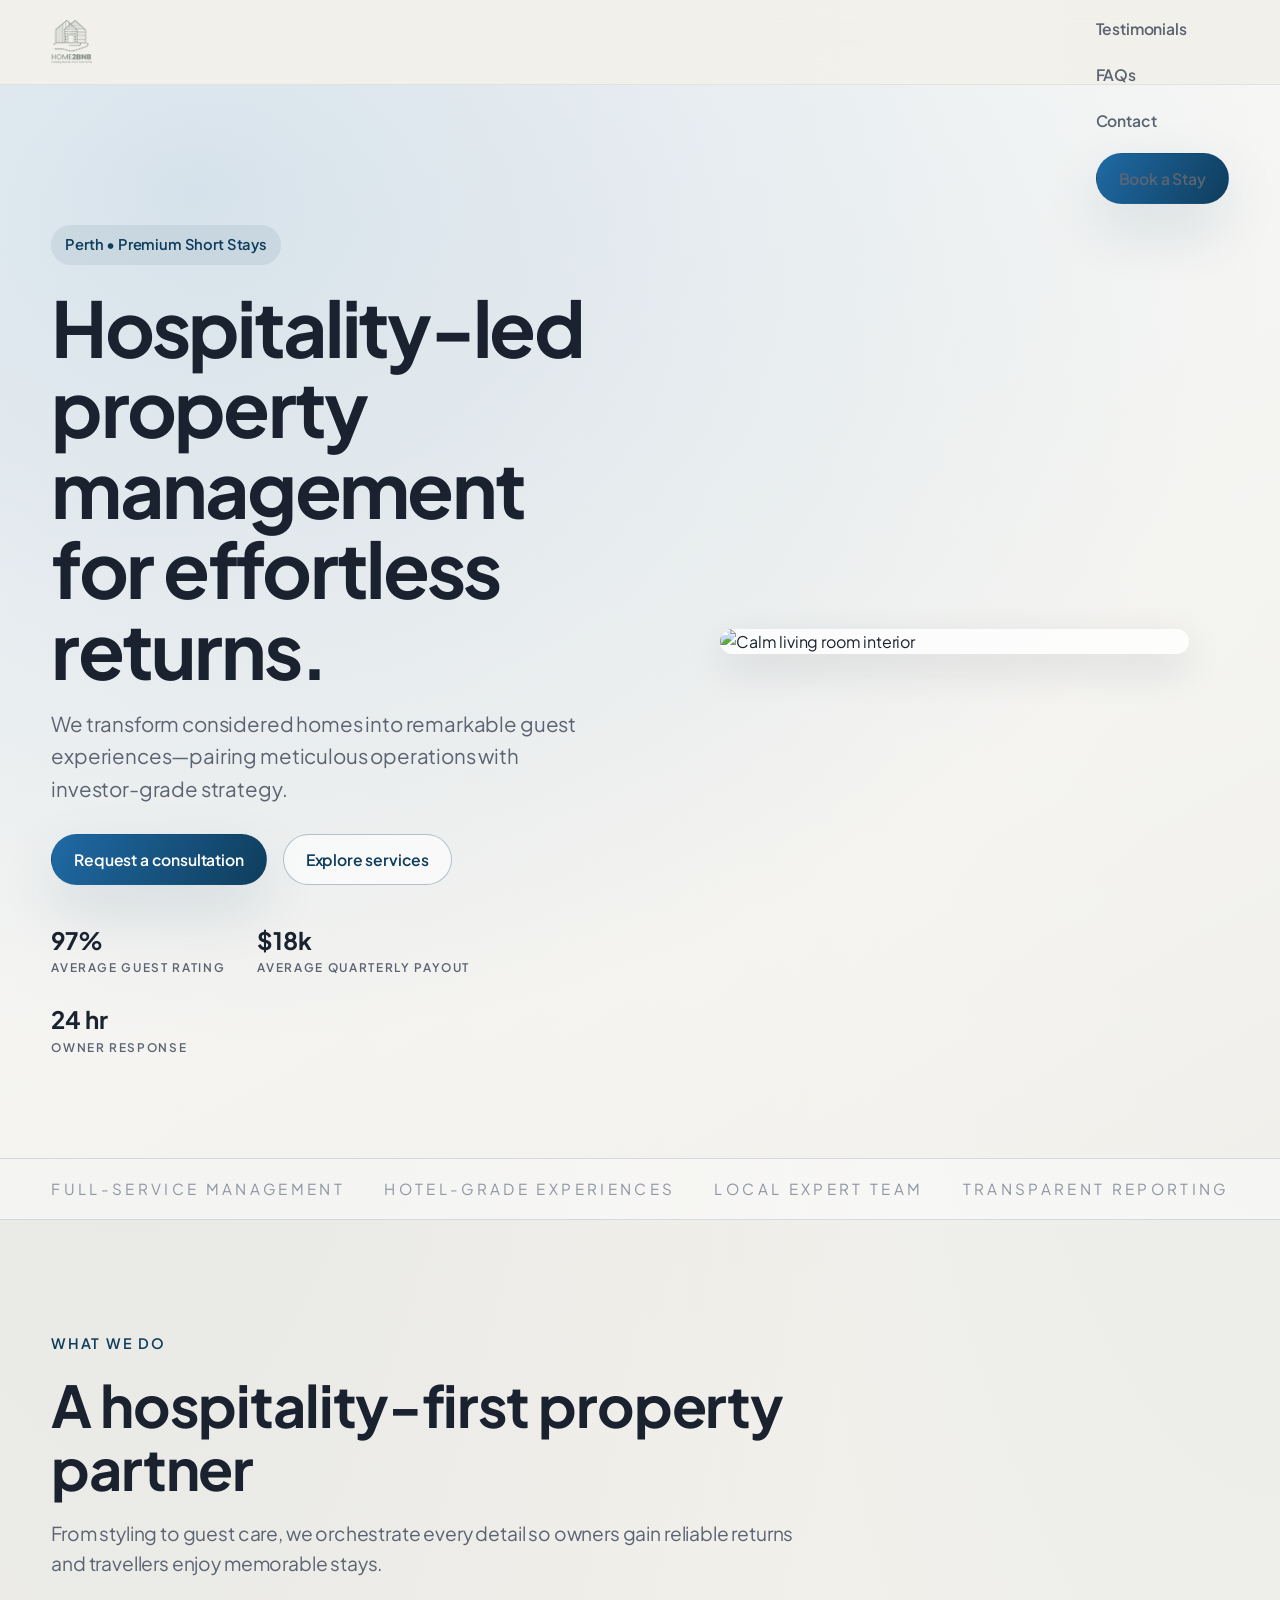
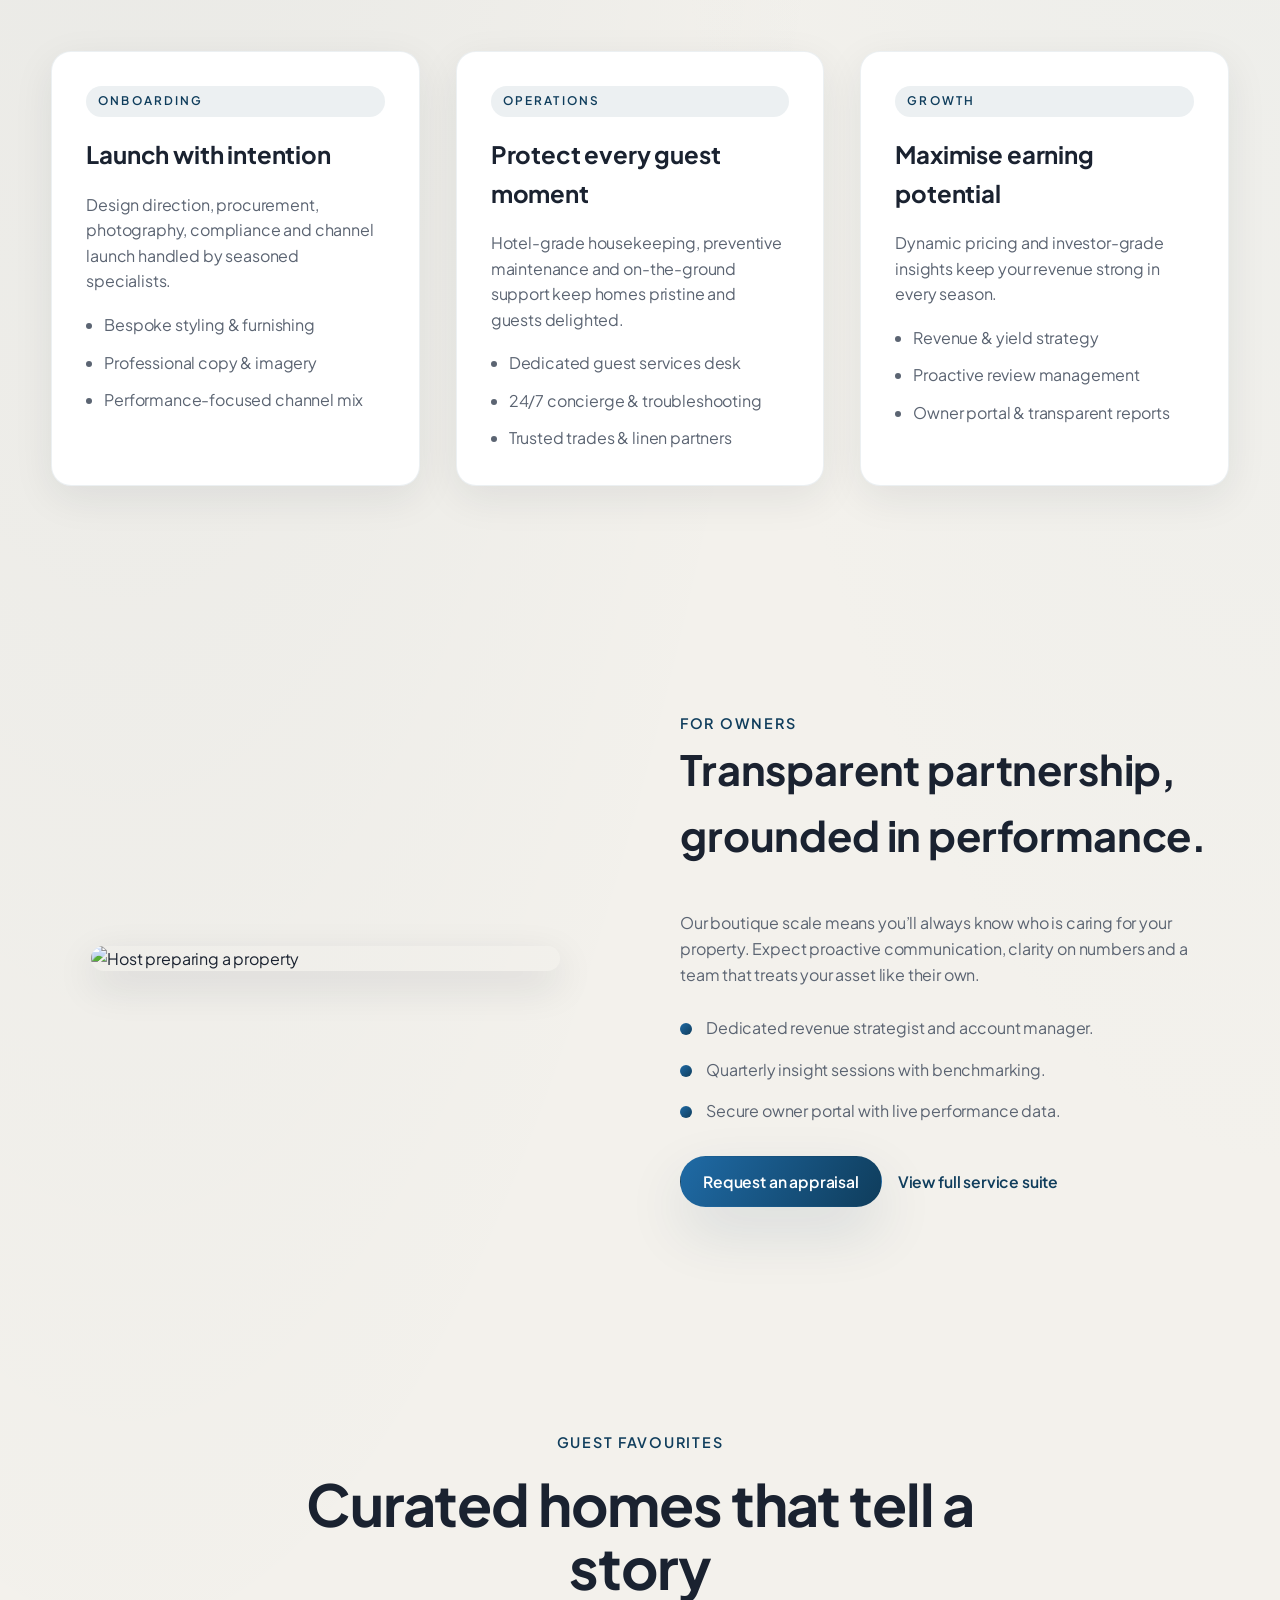
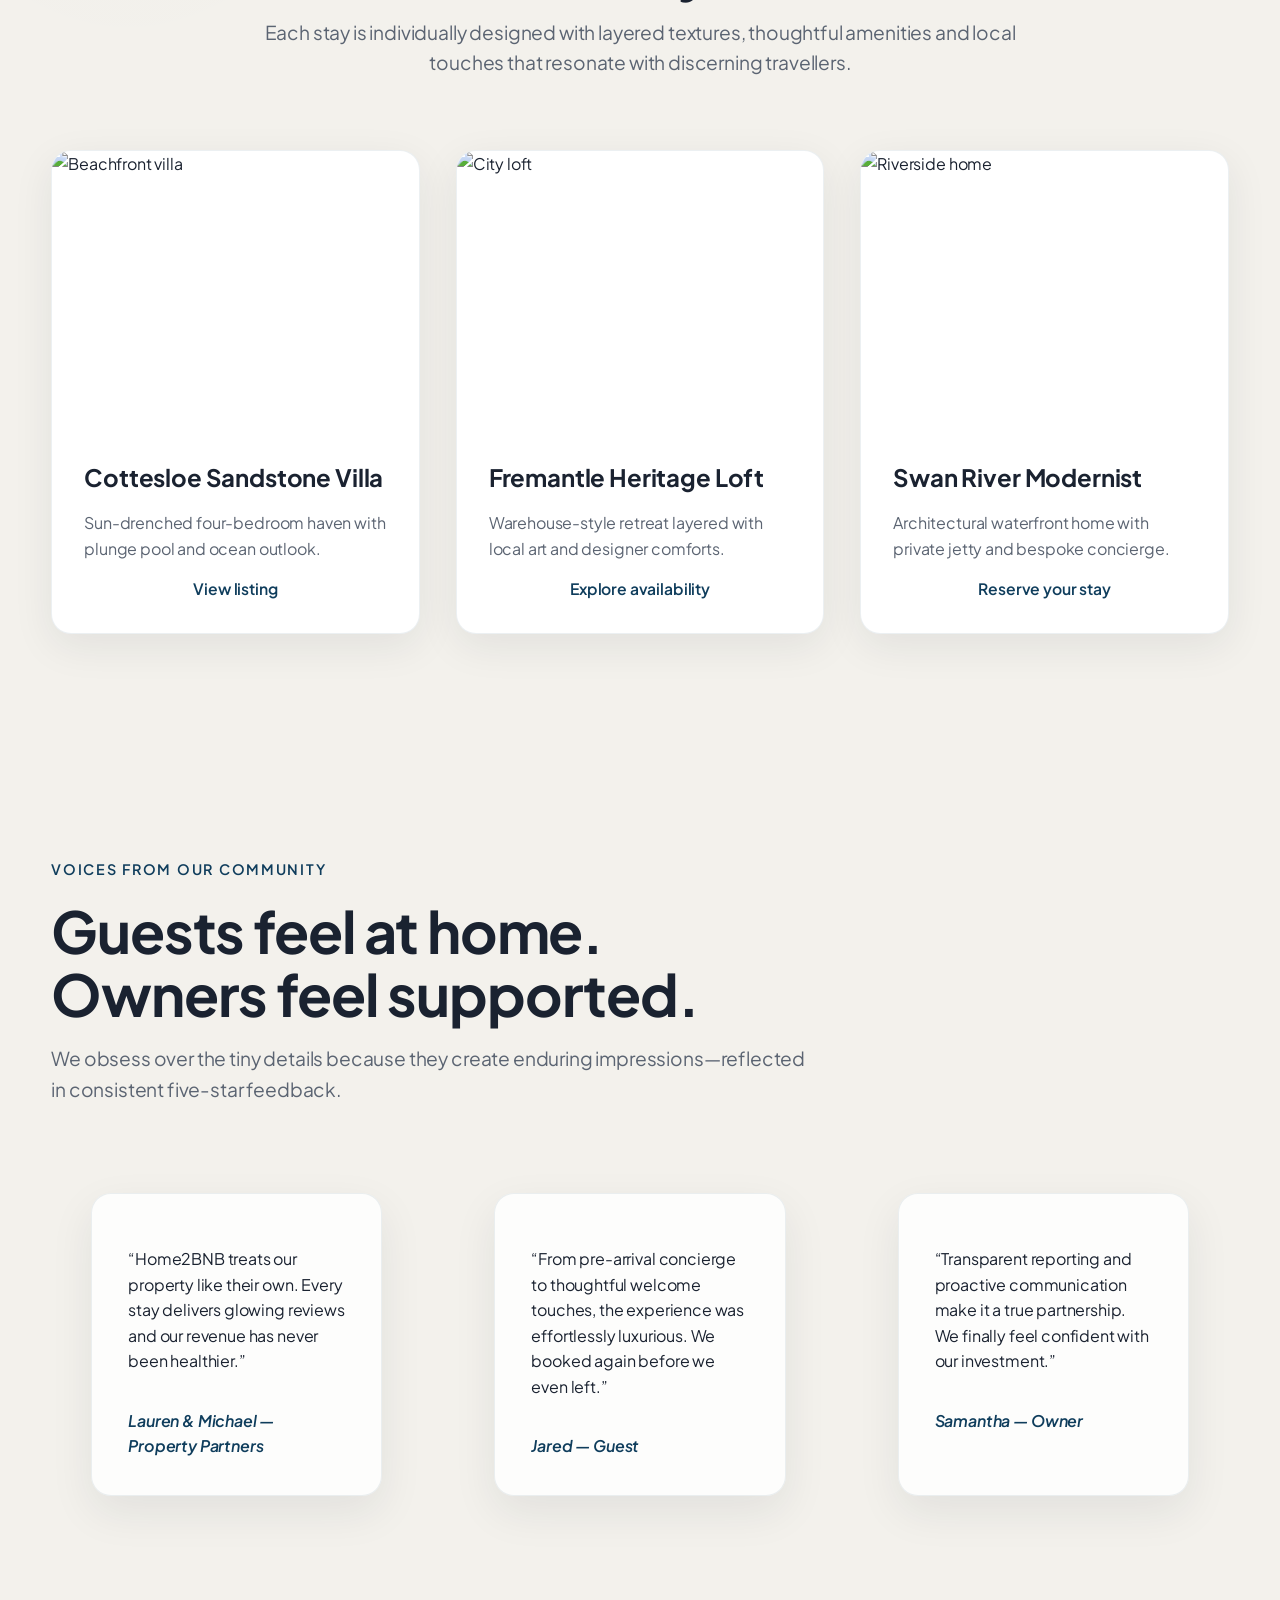
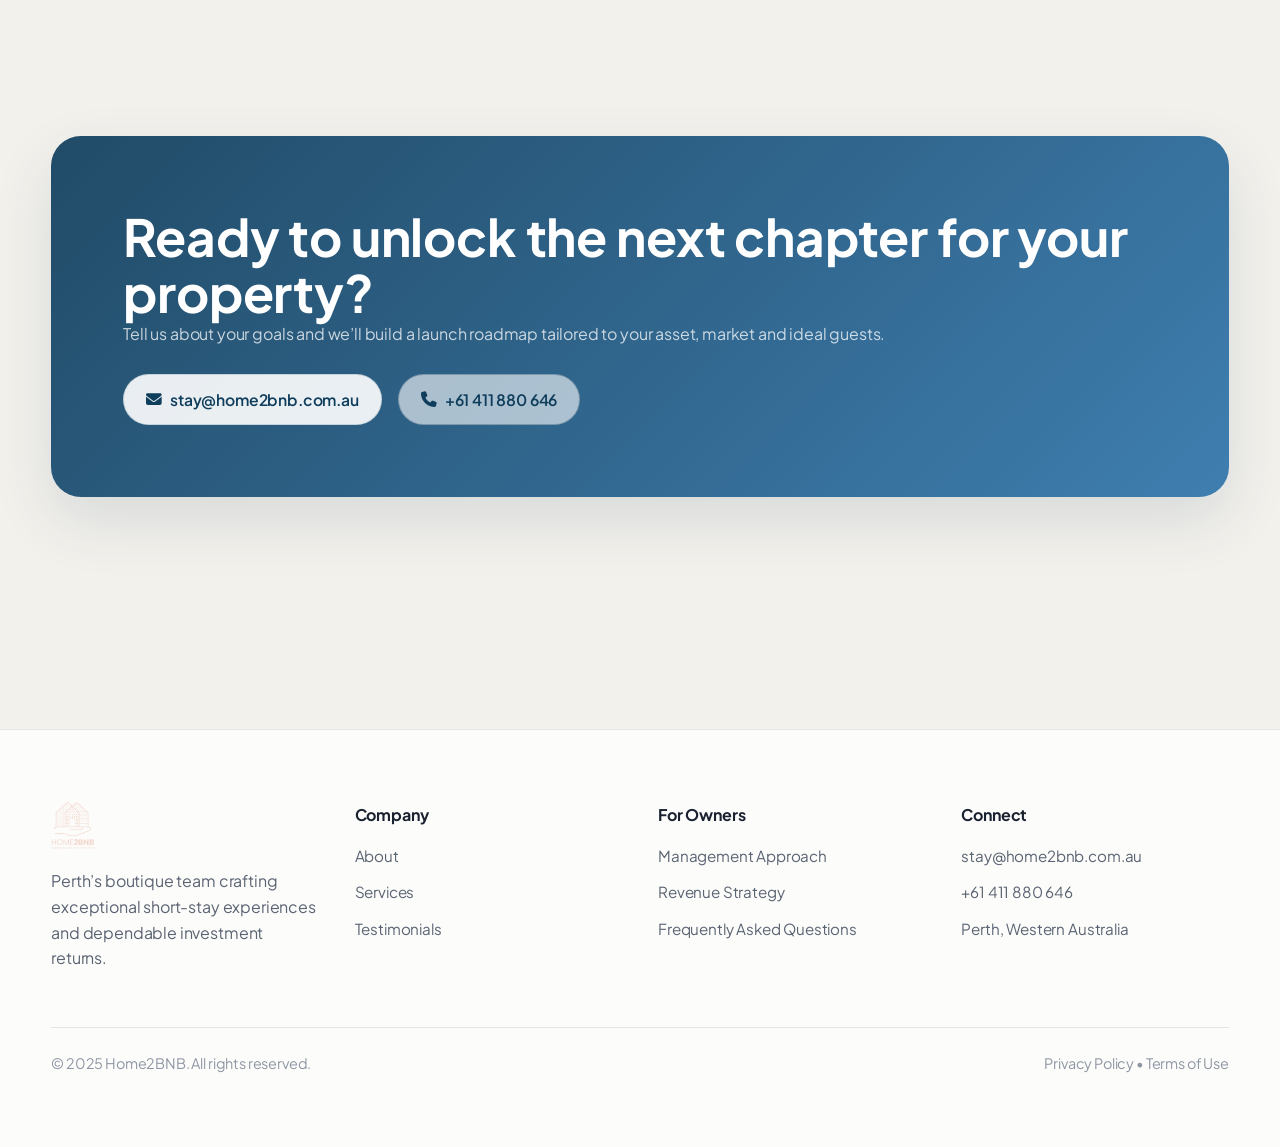
==== commit c0703e7f: "Revert "Remove cache-busting parameters from shared assets"" ====
--- a/index.html
+++ b/index.html
@@ -3,11 +3,8 @@
 <head>
   <meta charset="UTF-8" />
   <meta name="viewport" content="width=device-width, initial-scale=1" />
-  <title>Home2BNB — Hospitality-led Property Management</title>
-  <link rel="preconnect" href="https://fonts.googleapis.com" />
-  <link rel="preconnect" href="https://fonts.gstatic.com" crossorigin />
-  <link href="https://fonts.googleapis.com/css2?family=Inter:wght@400;500;600;700&display=swap" rel="stylesheet" />
-  <link rel="stylesheet" href="https://cdnjs.cloudflare.com/ajax/libs/font-awesome/6.5.0/css/all.min.css" integrity="sha512-d5w9qBcY9qsK0kGugHgdGXNq35p3xNmPR9U1FVLtZL1NVr7DiIP9N6byjHgNsx3Rp3XIanFkFJxsk7ujI8B+Ag==" crossorigin="anonymous" referrerpolicy="no-referrer" />
+  <title>Home2BNB — Premium Stays & Property Management</title>
+  <link rel="stylesheet" href="https://cdnjs.cloudflare.com/ajax/libs/font-awesome/6.5.0/css/all.min.css" />
   <link rel="stylesheet" href="style.css" />
 </head>
 <body>
--- a/style.css
+++ b/style.css
@@ -875,7 +875,6 @@
     align-items: flex-start;
     gap: 20px;
   }
-}
 
   .nav-menu .btn {
     margin-left: 0;
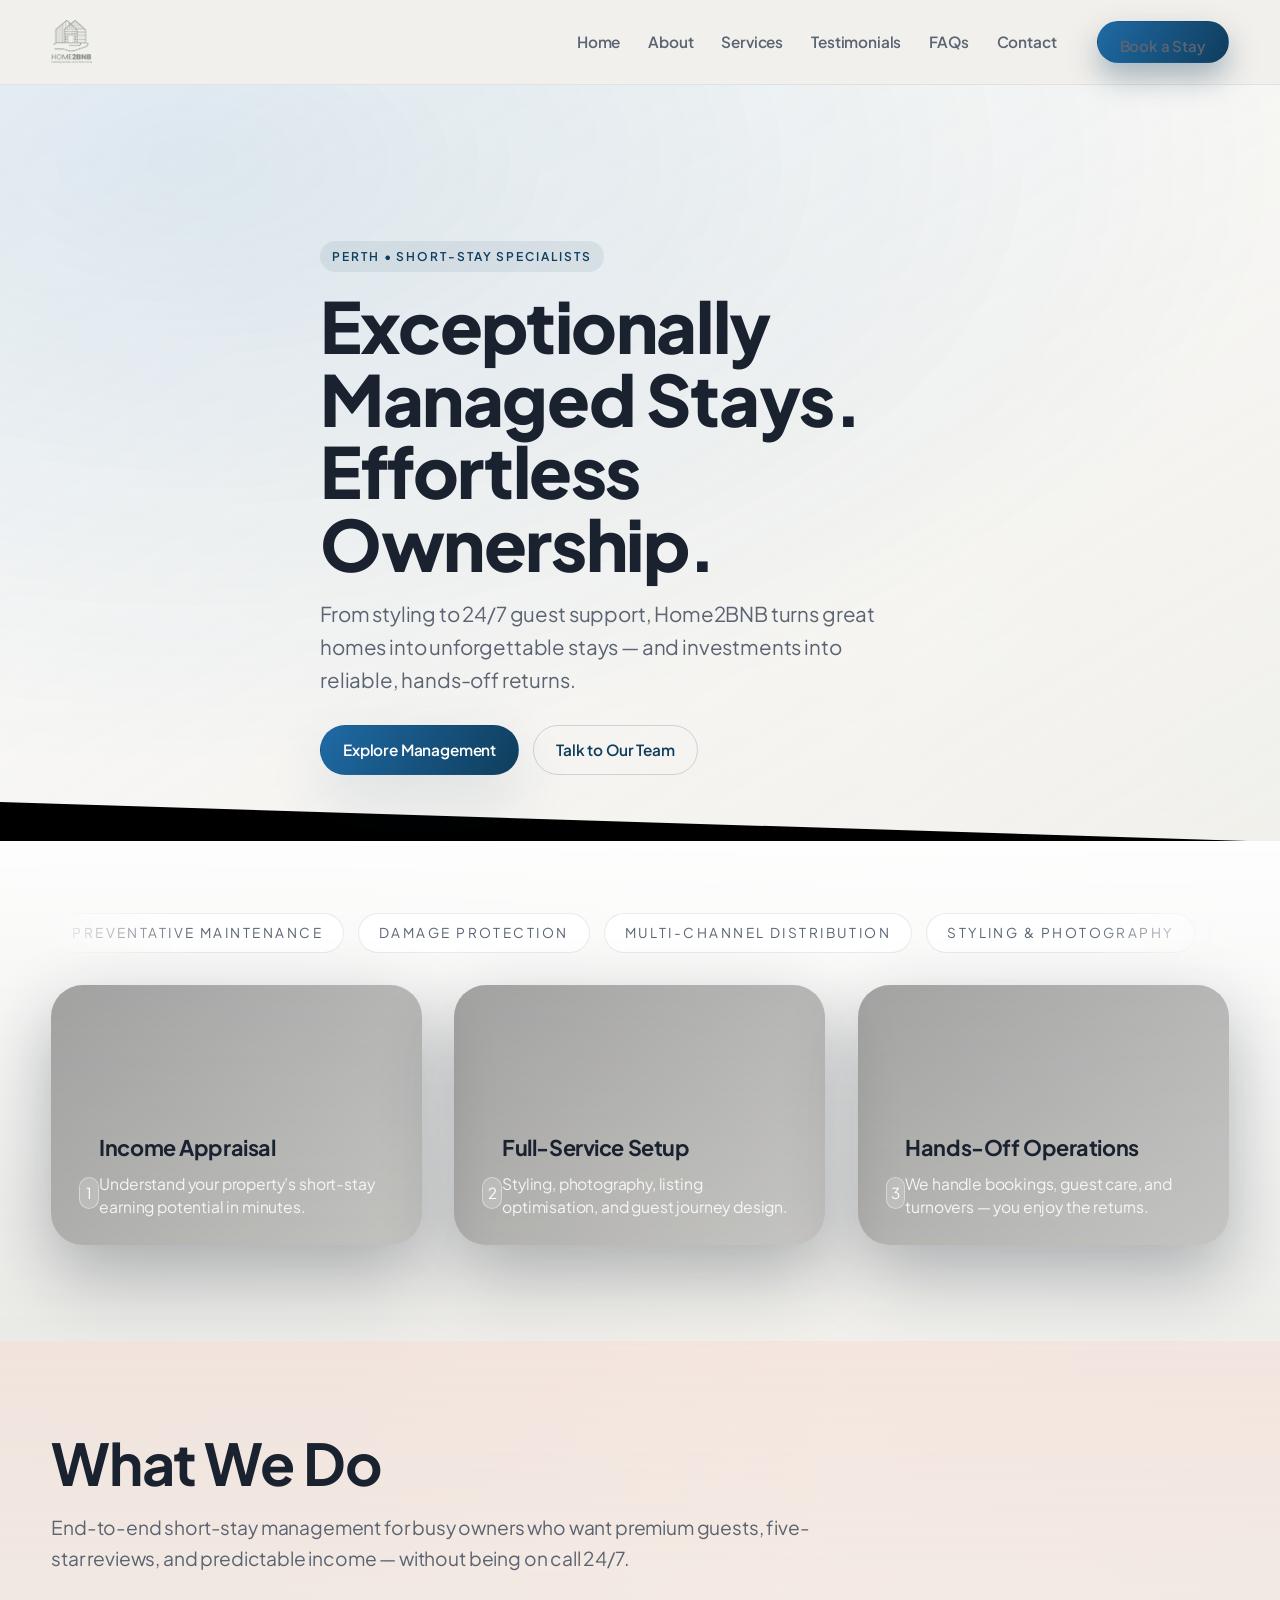
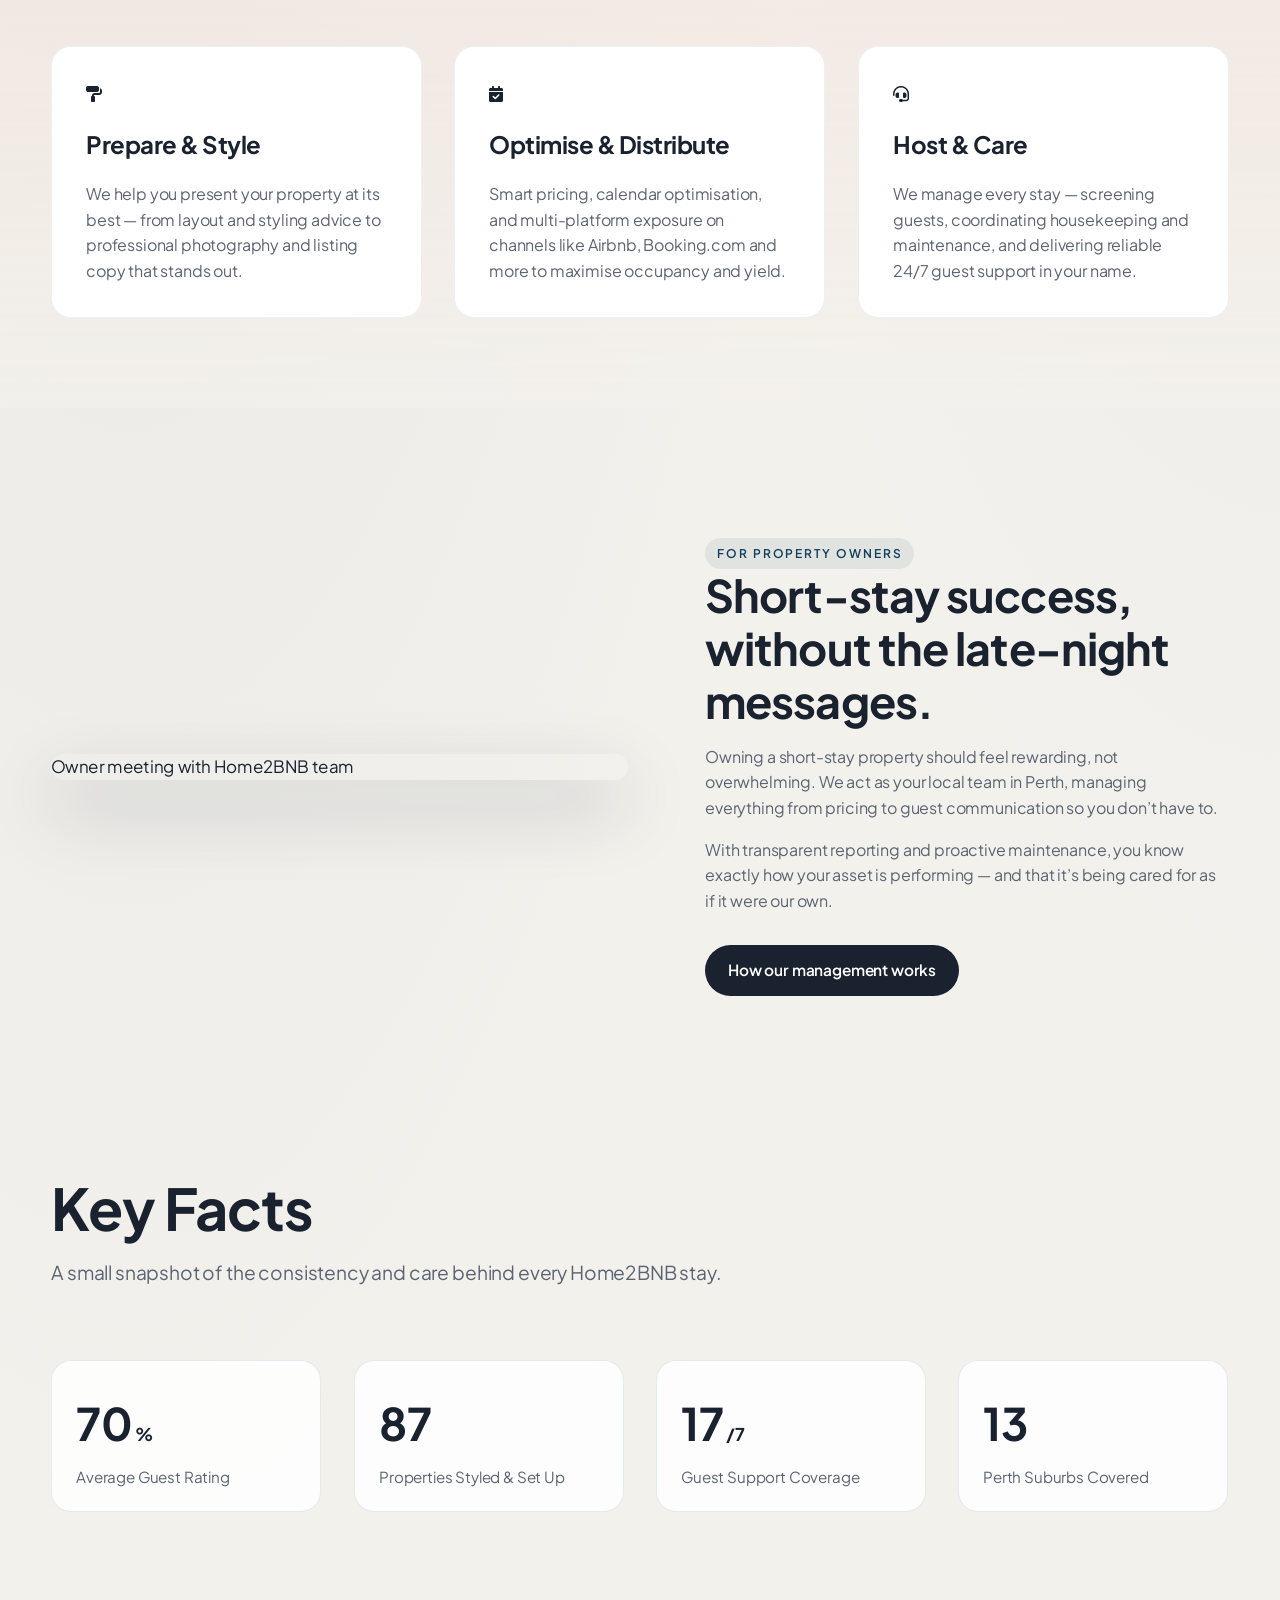
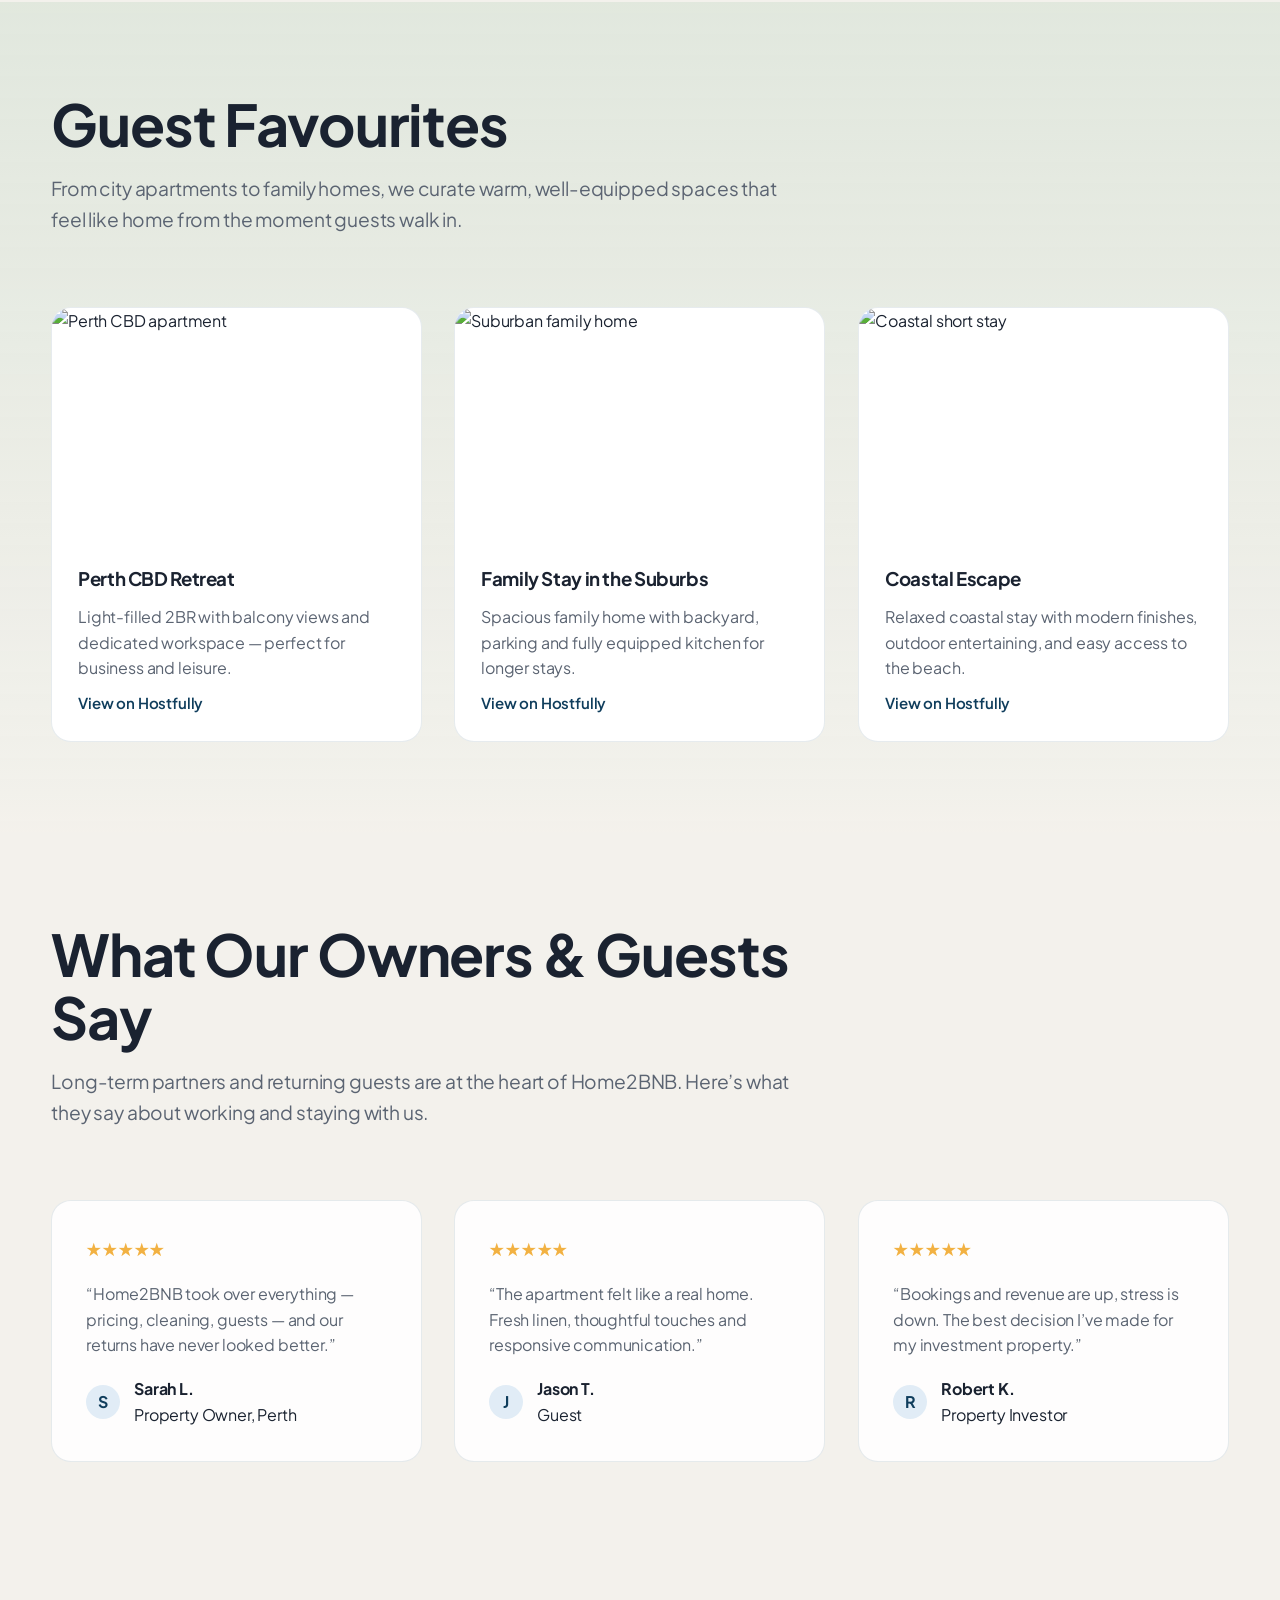
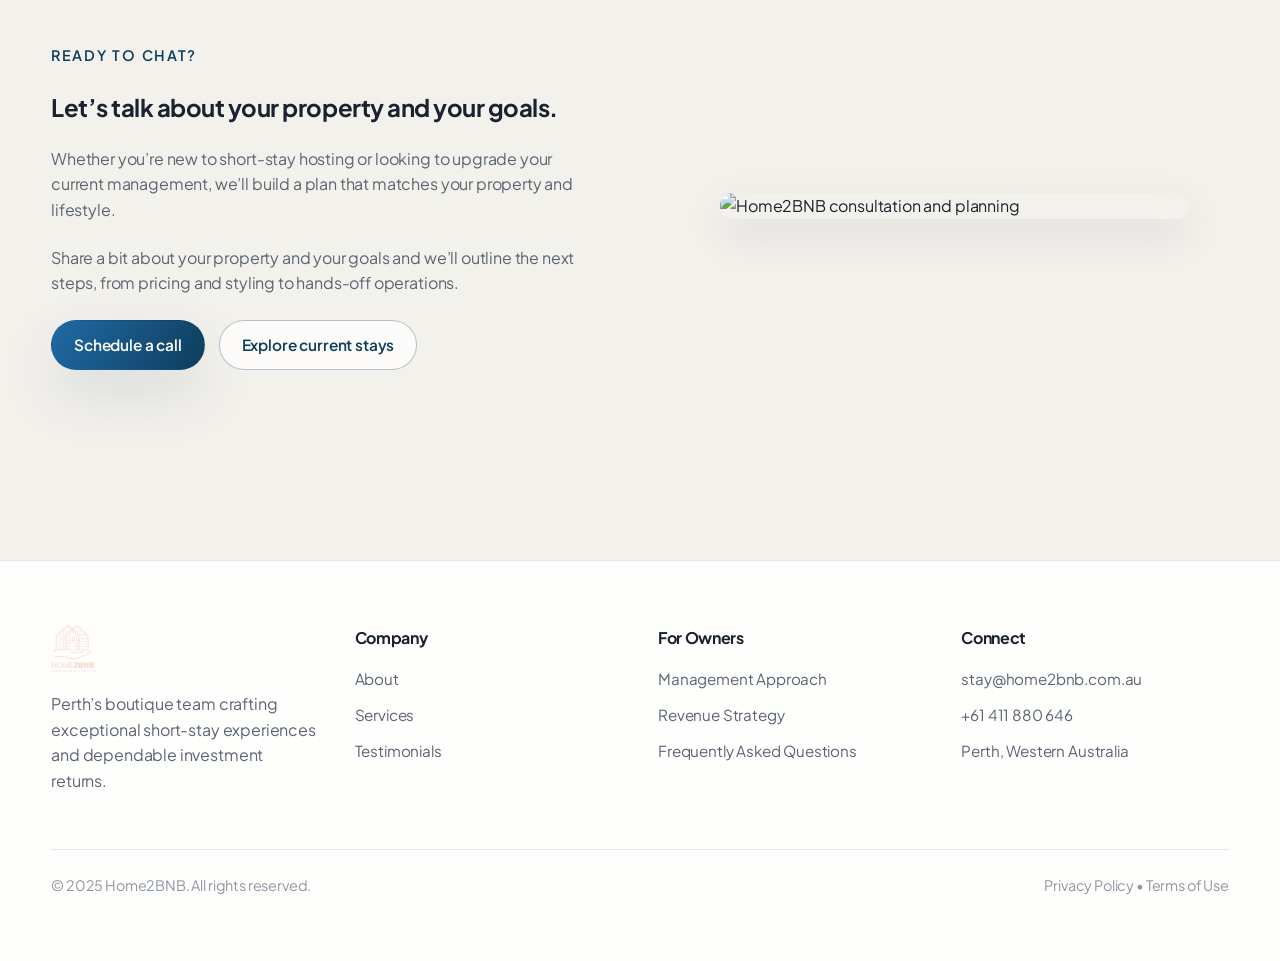
==== commit 06127329: "Add files via upload" ====
--- a/index.html
+++ b/index.html
@@ -4,210 +4,377 @@
   <meta charset="UTF-8" />
   <meta name="viewport" content="width=device-width, initial-scale=1" />
   <title>Home2BNB — Premium Stays & Property Management</title>
-  <link rel="stylesheet" href="https://cdnjs.cloudflare.com/ajax/libs/font-awesome/6.5.0/css/all.min.css" />
+
+  <!-- Google Font -->
+  <link href="https://fonts.googleapis.com/css2?family=Inter:wght@400;500;600;700;800&display=swap" rel="stylesheet" />
+
+  <!-- Font Awesome -->
+  <link rel="stylesheet" href="https://cdnjs.cloudflare.com/ajax/libs/font-awesome/6.5.0/css/all.min.css">
+
+  <!-- Theme Styles -->
   <link rel="stylesheet" href="style.css" />
 </head>
 <body>
-  <header class="main-header">
-    <div class="container header-inner">
-      <a class="logo" href="index.html"><img src="Asset 1.png" alt="Home2BNB" /></a>
-      <button class="nav-toggle" type="button" aria-expanded="false" aria-controls="primary-menu" aria-label="Toggle navigation">
-        <span class="sr-only">Toggle navigation</span>
-        <span class="nav-icon"></span>
-      </button>
-      <nav class="nav-menu" id="primary-menu">
-        <ul>
-          <li class="is-active"><a href="index.html">Home</a></li>
-          <li><a href="about.html">About</a></li>
-          <li><a href="services.html">Services</a></li>
-          <li><a href="testimonials.html">Testimonials</a></li>
-          <li><a href="faqs.html">FAQs</a></li>
-          <li><a href="contact.html">Contact</a></li>
-          <li><a class="btn btn-primary" href="https://book.hostfully.com/home2bnb">Book a Stay</a></li>
-        </ul>
-      </nav>
-    </div>
-  </header>
-
-  <main>
-    <section class="hero hero-home" aria-label="Premium property management and stays">
-      <div class="container hero-inner">
-        <div class="hero-copy">
-          <span class="hero-tag">Perth • Premium Short Stays</span>
-          <h1>Hospitality-led property management for effortless returns.</h1>
-          <p>We transform considered homes into remarkable guest experiences—pairing meticulous operations with investor-grade strategy.</p>
-          <div class="cta-actions">
-            <a class="btn btn-primary" href="contact.html">Request a consultation</a>
-            <a class="btn btn-outline" href="#services">Explore services</a>
-          </div>
-          <div class="hero-meta">
-            <span><strong>97%</strong><small>Average guest rating</small></span>
-            <span><strong>$18k</strong><small>Average quarterly payout</small></span>
-            <span><strong>24 hr</strong><small>Owner response</small></span>
-          </div>
-        </div>
-        <figure class="hero-media">
-          <img src="https://images.unsplash.com/photo-1505691723518-36a5ac3be353?auto=format&fit=crop&w=1200&q=80" alt="Calm living room interior" />
-        </figure>
-      </div>
-    </section>
-
-    <section class="ribbon" aria-label="Home2BNB principles">
-      <div class="container">
-        <span>FULL-SERVICE MANAGEMENT</span>
-        <span>HOTEL-GRADE EXPERIENCES</span>
-        <span>LOCAL EXPERT TEAM</span>
-        <span>TRANSPARENT REPORTING</span>
-      </div>
-    </section>
-
-    <section id="services" class="section">
-      <div class="container">
-        <div class="section-header">
-          <span class="section-label">What we do</span>
-          <h2>A hospitality-first property partner</h2>
-          <p class="lead">From styling to guest care, we orchestrate every detail so owners gain reliable returns and travellers enjoy memorable stays.</p>
-        </div>
-        <div class="card-grid">
-          <article class="card">
-            <span class="pill">Onboarding</span>
-            <h3>Launch with intention</h3>
-            <p>Design direction, procurement, photography, compliance and channel launch handled by seasoned specialists.</p>
-            <ul>
-              <li>Bespoke styling &amp; furnishing</li>
-              <li>Professional copy &amp; imagery</li>
-              <li>Performance-focused channel mix</li>
-            </ul>
-          </article>
-          <article class="card">
-            <span class="pill">Operations</span>
-            <h3>Protect every guest moment</h3>
-            <p>Hotel-grade housekeeping, preventive maintenance and on-the-ground support keep homes pristine and guests delighted.</p>
-            <ul>
-              <li>Dedicated guest services desk</li>
-              <li>24/7 concierge &amp; troubleshooting</li>
-              <li>Trusted trades &amp; linen partners</li>
-            </ul>
-          </article>
-          <article class="card">
-            <span class="pill">Growth</span>
-            <h3>Maximise earning potential</h3>
-            <p>Dynamic pricing and investor-grade insights keep your revenue strong in every season.</p>
-            <ul>
-              <li>Revenue &amp; yield strategy</li>
-              <li>Proactive review management</li>
-              <li>Owner portal &amp; transparent reports</li>
-            </ul>
-          </article>
-        </div>
-      </div>
-    </section>
-
-    <section class="section">
-      <div class="container split-section">
-        <figure class="media">
-          <img src="https://images.unsplash.com/photo-1556740749-887f6717d7e4?auto=format&fit=crop&w=1200&q=80" alt="Host preparing a property" />
-        </figure>
-        <div class="copy">
-          <span class="section-label">For owners</span>
-          <h3>Transparent partnership, grounded in performance.</h3>
-          <p>Our boutique scale means you’ll always know who is caring for your property. Expect proactive communication, clarity on numbers and a team that treats your asset like their own.</p>
-          <div class="feature-list">
-            <div class="feature-item">Dedicated revenue strategist and account manager.</div>
-            <div class="feature-item">Quarterly insight sessions with benchmarking.</div>
-            <div class="feature-item">Secure owner portal with live performance data.</div>
-          </div>
-          <div class="cta-actions" style="margin-top:32px;">
-            <a class="btn btn-primary" href="mailto:stay@home2bnb.com.au">Request an appraisal</a>
-            <a class="btn btn-link" href="services.html">View full service suite</a>
-          </div>
-        </div>
-      </div>
-    </section>
-
-    <section class="section" id="stays">
-      <div class="container">
-        <div class="section-header center">
-          <span class="section-label">Guest favourites</span>
-          <h2>Curated homes that tell a story</h2>
-          <p>Each stay is individually designed with layered textures, thoughtful amenities and local touches that resonate with discerning travellers.</p>
-        </div>
-        <div class="card-grid">
-          <article class="card property-card">
-            <figure>
-              <img src="https://images.unsplash.com/photo-1470246973918-29a93221c455?auto=format&fit=crop&w=1200&q=80" alt="Beachfront villa" />
-            </figure>
-            <div class="card-body">
-              <h3>Cottesloe Sandstone Villa</h3>
-              <p>Sun-drenched four-bedroom haven with plunge pool and ocean outlook.</p>
-              <a class="btn btn-link" href="https://book.hostfully.com/home2bnb" target="_blank" rel="noopener">View listing</a>
+  <!-- ===================== HEADER ===================== -->
+<header class="main-header">
+  <div class="container header-inner">
+    <a class="logo" href="index.html">
+      <img src="Asset 1.png" alt="Home2BNB" />
+    </a>
+
+    <button class="nav-toggle" type="button"
+            aria-expanded="false"
+            aria-controls="primary-menu"
+            aria-label="Toggle navigation">
+      <span class="sr-only">Toggle navigation</span>
+      <span class="nav-icon"></span>
+    </button>
+
+    <nav class="nav-menu" id="primary-menu">
+      <ul>
+        <!-- add class="is-active" to the current page's li -->
+        <li><a href="index.html">Home</a></li>
+        <li><a href="about.html">About</a></li>
+        <li><a href="services.html">Services</a></li>
+        <li><a href="testimonials.html">Testimonials</a></li>
+        <li><a href="faqs.html">FAQs</a></li>
+        <li><a href="contact.html">Contact</a></li>
+        <li>
+          <a class="btn btn-primary" href="https://book.hostfully.com/home2bnb"
+             target="_blank" rel="noopener">
+            Book a Stay
+          </a>
+        </li>
+      </ul>
+    </nav>
+  </div>
+</header>
+
+
+
+  <!-- ===================== HERO ===================== -->
+  <section class="hero" aria-label="Premium stays and property management">
+    <!-- Hero background image (short URL to avoid breaking) -->
+    <div
+      class="bg parallax"
+      style="background-image:url('https://images.pexels.com/photos/1571463/pexels-photo-1571463.jpeg?auto=compress&cs=tinysrgb&w=1600');">
+    </div>
+
+    <div class="content container">
+      <span class="pill">Perth • Short-stay specialists</span>
+      <h1>Exceptionally Managed Stays. Effortless Ownership.</h1>
+      <p>
+        From styling to 24/7 guest support, Home2BNB turns great homes into unforgettable stays —
+        and investments into reliable, hands-off returns.
+      </p>
+      <div class="cta-inline">
+        <a class="btn btn-primary" href="#services">Explore Management</a>
+        <a class="btn btn-ghost" href="contact.html">Talk to Our Team</a>
+      </div>
+    </div>
+
+    <div class="divider-bottom">
+      <svg viewBox="0 0 100 8" preserveAspectRatio="none">
+        <polygon points="0,0 100,8 0,8"></polygon>
+      </svg>
+    </div>
+  </section>
+
+  <!-- ===================== QUICK ACTION BAND ===================== -->
+  <section id="quick-actions" class="quick-band theme-plain">
+    <div class="container">
+      <!-- rolling feature pills -->
+      <div class="quick-scroller" aria-hidden="true">
+        <div class="quick-row">
+          <span class="quick-pill">Preventative Maintenance</span>
+          <span class="quick-pill">Damage Protection</span>
+          <span class="quick-pill">Multi-Channel Distribution</span>
+          <span class="quick-pill">Styling & Photography</span>
+          <span class="quick-pill">Dynamic Pricing</span>
+          <span class="quick-pill">24/7 Concierge</span>
+
+          <!-- duplicate for seamless loop -->
+          <span class="quick-pill">Preventative Maintenance</span>
+          <span class="quick-pill">Damage Protection</span>
+          <span class="quick-pill">Multi-Channel Distribution</span>
+          <span class="quick-pill">Styling & Photography</span>
+          <span class="quick-pill">Dynamic Pricing</span>
+          <span class="quick-pill">24/7 Concierge</span>
+        </div>
+      </div>
+
+      <!-- rolling image cards -->
+      <div class="quick-roller">
+        <a class="quick-card-img" href="#appraisal"
+           style="--bg:url('https://images.pexels.com/photos/439391/pexels-photo-439391.jpeg?auto=compress&cs=tinysrgb&w=1600');">
+          <div class="overlay">
+            <span class="badge">1</span>
+            <div class="text">
+              <h4>Income Appraisal</h4>
+              <p>Understand your property’s short-stay earning potential in minutes.</p>
             </div>
-          </article>
-          <article class="card property-card">
-            <figure>
-              <img src="https://images.unsplash.com/photo-1505691723518-36a5ac3be353?auto=format&fit=crop&w=1200&q=80" alt="City loft" />
-            </figure>
-            <div class="card-body">
-              <h3>Fremantle Heritage Loft</h3>
-              <p>Warehouse-style retreat layered with local art and designer comforts.</p>
-              <a class="btn btn-link" href="https://book.hostfully.com/home2bnb" target="_blank" rel="noopener">Explore availability</a>
+          </div>
+        </a>
+
+        <a class="quick-card-img" href="services.html"
+           style="--bg:url('https://images.pexels.com/photos/164595/pexels-photo-164595.jpeg?auto=compress&cs=tinysrgb&w=1600');">
+          <div class="overlay">
+            <span class="badge">2</span>
+            <div class="text">
+              <h4>Full-Service Setup</h4>
+              <p>Styling, photography, listing optimisation, and guest journey design.</p>
             </div>
-          </article>
-          <article class="card property-card">
-            <figure>
-              <img src="https://images.unsplash.com/photo-1484154218962-a197022b5858?auto=format&fit=crop&w=1200&q=80" alt="Riverside home" />
-            </figure>
-            <div class="card-body">
-              <h3>Swan River Modernist</h3>
-              <p>Architectural waterfront home with private jetty and bespoke concierge.</p>
-              <a class="btn btn-link" href="https://book.hostfully.com/home2bnb" target="_blank" rel="noopener">Reserve your stay</a>
+          </div>
+        </a>
+
+        <a class="quick-card-img" href="contact.html"
+           style="--bg:url('https://images.pexels.com/photos/1643383/pexels-photo-1643383.jpeg?auto=compress&cs=tinysrgb&w=1600');">
+          <div class="overlay">
+            <span class="badge">3</span>
+            <div class="text">
+              <h4>Hands-Off Operations</h4>
+              <p>We handle bookings, guest care, and turnovers — you enjoy the returns.</p>
             </div>
-          </article>
-        </div>
-      </div>
-    </section>
-
-    <section class="section" id="testimonials">
-      <div class="container">
-        <div class="section-header">
-          <span class="section-label">Voices from our community</span>
-          <h2>Guests feel at home. Owners feel supported.</h2>
-          <p>We obsess over the tiny details because they create enduring impressions—reflected in consistent five-star feedback.</p>
-        </div>
-        <div class="testimonials-grid">
-          <blockquote class="testimonial">
-            <p>“Home2BNB treats our property like their own. Every stay delivers glowing reviews and our revenue has never been healthier.”</p>
-            <cite>Lauren &amp; Michael — Property Partners</cite>
-          </blockquote>
-          <blockquote class="testimonial">
-            <p>“From pre-arrival concierge to thoughtful welcome touches, the experience was effortlessly luxurious. We booked again before we even left.”</p>
-            <cite>Jared — Guest</cite>
-          </blockquote>
-          <blockquote class="testimonial">
-            <p>“Transparent reporting and proactive communication make it a true partnership. We finally feel confident with our investment.”</p>
-            <cite>Samantha — Owner</cite>
-          </blockquote>
-        </div>
-      </div>
-    </section>
-
-    <section class="section" aria-label="Call to action">
-      <div class="container">
-        <div class="cta-banner">
-          <div>
-            <h2>Ready to unlock the next chapter for your property?</h2>
-            <p>Tell us about your goals and we’ll build a launch roadmap tailored to your asset, market and ideal guests.</p>
-          </div>
-          <div class="cta-actions">
-            <a class="btn btn-light" href="mailto:stay@home2bnb.com.au"><i class="fa-solid fa-envelope"></i> stay@home2bnb.com.au</a>
-            <a class="btn btn-outline" href="tel:+61411880646"><i class="fa-solid fa-phone"></i> +61 411 880 646</a>
-          </div>
-        </div>
-      </div>
-    </section>
-  </main>
-
-  <footer class="site-footer">
+          </div>
+        </a>
+      </div>
+    </div>
+  </section>
+
+  <!-- ===================== WHAT WE DO ===================== -->
+  <section id="services" class="theme-peach">
+    <div class="container">
+      <div class="section-header">
+        <h2>What We Do</h2>
+        <p class="subtitle">
+          End-to-end short-stay management for busy owners who want premium guests, five-star reviews,
+          and predictable income — without being on call 24/7.
+        </p>
+      </div>
+
+      <div class="cards">
+        <article class="card reveal">
+          <div class="icon"><i class="fa-solid fa-paint-roller"></i></div>
+          <h3>Prepare & Style</h3>
+          <p>
+            We help you present your property at its best — from layout and styling advice to
+            professional photography and listing copy that stands out.
+          </p>
+        </article>
+
+        <article class="card reveal">
+          <div class="icon"><i class="fa-solid fa-calendar-check"></i></div>
+          <h3>Optimise & Distribute</h3>
+          <p>
+            Smart pricing, calendar optimisation, and multi-platform exposure on channels like Airbnb,
+            Booking.com and more to maximise occupancy and yield.
+          </p>
+        </article>
+
+        <article class="card reveal">
+          <div class="icon"><i class="fa-solid fa-headset"></i></div>
+          <h3>Host & Care</h3>
+          <p>
+            We manage every stay — screening guests, coordinating housekeeping and maintenance,
+            and delivering reliable 24/7 guest support in your name.
+          </p>
+        </article>
+      </div>
+    </div>
+  </section>
+
+  <!-- ===================== OWNERS SECTION ===================== -->
+  <section class="theme-plain">
+    <div class="container owner-section">
+      <div class="text reveal">
+        <span class="pill">For property owners</span>
+        <h2>Short-stay success, without the late-night messages.</h2>
+        <p>
+          Owning a short-stay property should feel rewarding, not overwhelming. We act as your local
+          team in Perth, managing everything from pricing to guest communication so you don’t have to.
+        </p>
+        <p>
+          With transparent reporting and proactive maintenance, you know exactly how your asset is
+          performing — and that it’s being cared for as if it were our own.
+        </p>
+        <a class="btn btn-dark" href="services.html">How our management works</a>
+      </div>
+
+      <div class="image reveal">
+        <img src="https://images.pexels.com/photos/7512045/pexels-photo-7512045.jpeg?auto=compress&cs=tinysrgb&w=1600"
+             alt="Owner meeting with Home2BNB team" />
+      </div>
+    </div>
+  </section>
+
+  <!-- ===================== KEY FACTS ===================== -->
+  <section class="theme-plain">
+    <div class="container">
+      <div class="section-header">
+        <h2>Key Facts</h2>
+        <p class="subtitle">A small snapshot of the consistency and care behind every Home2BNB stay.</p>
+      </div>
+
+      <div class="kpi-grid">
+        <div class="kpi reveal">
+          <div class="kpi-num">
+            <span class="num" data-to="97">0</span><span class="unit">%</span>
+          </div>
+          <div class="kpi-label">Average Guest Rating</div>
+        </div>
+
+        <div class="kpi reveal">
+          <div class="kpi-num">
+            <span class="num" data-to="120">0</span>
+          </div>
+          <div class="kpi-label">Properties Styled &amp; Set Up</div>
+        </div>
+
+        <div class="kpi reveal">
+          <div class="kpi-num">
+            <span class="num" data-to="24">0</span><span class="unit">/7</span>
+          </div>
+          <div class="kpi-label">Guest Support Coverage</div>
+        </div>
+
+        <div class="kpi reveal">
+          <div class="kpi-num">
+            <span class="num" data-to="18">0</span>
+          </div>
+          <div class="kpi-label">Perth Suburbs Covered</div>
+        </div>
+      </div>
+    </div>
+  </section>
+
+  <!-- ===================== GUEST FAVOURITES ===================== -->
+  <section id="properties" class="theme-sage">
+    <div class="container">
+      <div class="section-header">
+        <h2>Guest Favourites</h2>
+        <p class="subtitle">
+          From city apartments to family homes, we curate warm, well-equipped spaces that feel like
+          home from the moment guests walk in.
+        </p>
+      </div>
+
+      <div class="property-grid">
+        <article class="property-card reveal">
+          <img src="https://images.pexels.com/photos/271639/pexels-photo-271639.jpeg?auto=compress&cs=tinysrgb&w=1600"
+               alt="Perth CBD apartment" />
+          <div class="property-card-body">
+            <h3>Perth CBD Retreat</h3>
+            <p>Light-filled 2BR with balcony views and dedicated workspace — perfect for business and leisure.</p>
+            <a href="https://book.hostfully.com/home2bnb" target="_blank" rel="noopener">View on Hostfully</a>
+          </div>
+        </article>
+
+        <article class="property-card reveal">
+          <img src="https://images.pexels.com/photos/259580/pexels-photo-259580.jpeg?auto=compress&cs=tinysrgb&w=1600"
+               alt="Suburban family home" />
+          <div class="property-card-body">
+            <h3>Family Stay in the Suburbs</h3>
+            <p>Spacious family home with backyard, parking and fully equipped kitchen for longer stays.</p>
+            <a href="https://book.hostfully.com/home2bnb" target="_blank" rel="noopener">View on Hostfully</a>
+          </div>
+        </article>
+
+        <article class="property-card reveal">
+          <img src="https://images.pexels.com/photos/164595/pexels-photo-164595.jpeg?auto=compress&cs=tinysrgb&w=1600"
+               alt="Coastal short stay" />
+          <div class="property-card-body">
+            <h3>Coastal Escape</h3>
+            <p>Relaxed coastal stay with modern finishes, outdoor entertaining, and easy access to the beach.</p>
+            <a href="https://book.hostfully.com/home2bnb" target="_blank" rel="noopener">View on Hostfully</a>
+          </div>
+        </article>
+      </div>
+    </div>
+  </section>
+
+  <!-- ===================== TESTIMONIALS ===================== -->
+  <section id="testimonials" class="theme-plain">
+    <div class="container">
+      <div class="section-header">
+        <h2>What Our Owners &amp; Guests Say</h2>
+        <p class="subtitle">
+          Long-term partners and returning guests are at the heart of Home2BNB.
+          Here’s what they say about working and staying with us.
+        </p>
+      </div>
+
+      <div class="testimonial-grid">
+        <article class="t-card reveal">
+          <div class="stars" aria-label="5 stars">★★★★★</div>
+          <p>“Home2BNB took over everything — pricing, cleaning, guests — and our returns have never looked better.”</p>
+          <div class="t-meta">
+            <div class="avatar">S</div>
+            <div><strong>Sarah L.</strong><br><span class="role">Property Owner, Perth</span></div>
+          </div>
+        </article>
+
+        <article class="t-card reveal">
+          <div class="stars" aria-label="5 stars">★★★★★</div>
+          <p>“The apartment felt like a real home. Fresh linen, thoughtful touches and responsive communication.”</p>
+          <div class="t-meta">
+            <div class="avatar">J</div>
+            <div><strong>Jason T.</strong><br><span class="role">Guest</span></div>
+          </div>
+        </article>
+
+        <article class="t-card reveal">
+          <div class="stars" aria-label="5 stars">★★★★★</div>
+          <p>“Bookings and revenue are up, stress is down. The best decision I’ve made for my investment property.”</p>
+          <div class="t-meta">
+            <div class="avatar">R</div>
+            <div><strong>Robert K.</strong><br><span class="role">Property Investor</span></div>
+          </div>
+        </article>
+      </div>
+    </div>
+  </section>
+
+  <!-- ===================== CTA BAND ===================== -->
+  <section class="section cta-split">
+    <div class="container split-section">
+      <div class="copy reveal">
+        <span class="section-label">Ready to chat?</span>
+        <h2>Let’s talk about your property and your goals.</h2>
+        <p>
+          Whether you’re new to short-stay hosting or looking to upgrade your current management,
+          we’ll build a plan that matches your property and lifestyle.
+        </p>
+        <p>
+          Share a bit about your property and your goals and we’ll outline the next steps,
+          from pricing and styling to hands-off operations.
+        </p>
+
+        <div class="cta-actions" style="margin-top:24px;">
+          <a class="btn btn-primary" href="contact.html">
+            Schedule a call
+          </a>
+          <a
+            class="btn btn-outline"
+            href="https://book.hostfully.com/home2bnb"
+            target="_blank"
+            rel="noopener"
+          >
+            Explore current stays
+          </a>
+        </div>
+      </div>
+
+      <figure class="media reveal">
+        <img
+          src="https://images.unsplash.com/photo-1556740749-887f6717d7e4?auto=format&fit=crop&w=1200&q=80"
+          alt="Home2BNB consultation and planning"
+        />
+      </figure>
+    </div>
+  </section>
+
+  <!-- ===================== FOOTER ===================== -->
+   <footer class="site-footer">
     <div class="container footer-grid">
       <div class="footer-brand">
         <img src="Asset 2.png" alt="Home2BNB" class="footer-logo" />
@@ -248,6 +415,81 @@
     </div>
   </footer>
 
-  <script src="script.js?v=20240526"></script>
+  <!-- ===================== PAGE-SPECIFIC JS (reveal, counters, parallax) ===================== -->
+  <script>
+    (function () {
+      const prefersReducedMotion = window.matchMedia('(prefers-reduced-motion: reduce)').matches;
+
+      // Scroll reveal
+      if (!prefersReducedMotion && 'IntersectionObserver' in window) {
+        const observer = new IntersectionObserver((entries) => {
+          entries.forEach((e) => {
+            if (e.isIntersecting) {
+              e.target.classList.add('in');
+              observer.unobserve(e.target);
+            }
+          });
+        }, { threshold: 0.16 });
+
+        document.querySelectorAll('.reveal').forEach((el) => observer.observe(el));
+      } else {
+        document.querySelectorAll('.reveal').forEach((el) => el.classList.add('in'));
+      }
+
+      // Simple count-up for .num elements
+      const runCounter = (el) => {
+        const target = parseInt(el.dataset.to || '0', 10);
+        let current = 0;
+        const duration = 900;
+        const fps = 60;
+        const increment = target / (duration / (1000 / fps));
+
+        const step = () => {
+          current += increment;
+          if (current >= target) {
+            el.textContent = target;
+            return;
+          }
+          el.textContent = Math.round(current);
+          requestAnimationFrame(step);
+        };
+
+        step();
+      };
+
+      if (!prefersReducedMotion && 'IntersectionObserver' in window) {
+        const io = new IntersectionObserver((entries) => {
+          entries.forEach((e) => {
+            if (e.isIntersecting) {
+              e.target.querySelectorAll('.num').forEach(runCounter);
+              io.unobserve(e.target);
+            }
+          });
+        }, { threshold: 0.5 });
+
+        document.querySelectorAll('.kpi').forEach((card) => io.observe(card));
+      } else {
+        document.querySelectorAll('.num').forEach(runCounter);
+      }
+
+      // Soft parallax for hero + CTA backgrounds
+      if (!prefersReducedMotion) {
+        const parallaxEls = document.querySelectorAll('.parallax');
+        if (parallaxEls.length) {
+          const onScroll = () => {
+            const y = window.scrollY || 0;
+            parallaxEls.forEach((el) => {
+              el.style.transform = `translateY(${y * -0.06}px) scale(1.06)`;
+            });
+          };
+          onScroll();
+          window.addEventListener('scroll', onScroll, { passive: true });
+        }
+      }
+    })();
+  </script>
+
+  <!-- Shared nav JS -->
+  <script src="script.js"></script>
 </body>
 </html>
--- a/style.css
+++ b/style.css
@@ -1,25 +1,44 @@
+/* =========================================================
+   Home2BNB — Main Styles
+   Matches current HTML (all pages)
+   ========================================================= */
+
 @import url('https://fonts.googleapis.com/css2?family=Plus+Jakarta+Sans:wght@400;500;600;700;800&display=swap');
 
 :root {
   --bg: #f3f1ec;
   --bg-strong: #ebe7df;
-  --surface: rgba(255, 255, 255, 0.82);
+
+  --surface: rgba(255, 255, 255, 0.94);
+  --surface-soft: rgba(255, 255, 255, 0.86);
   --surface-solid: #ffffff;
+
   --text: #1a2230;
   --muted: #5b6472;
   --soft: #8f96a3;
+
+  /* Home2BNB tones */
   --accent: #0f3d5c;
+  --accent-mid: #1f6aa5;
   --accent-soft: #e1ecf6;
-  --accent-mid: #1f6aa5;
+  --peach-soft: #f7ded5;
+
   --line: rgba(15, 61, 92, 0.15);
+
   --radius: 20px;
   --radius-lg: 30px;
+
   --shadow-soft: 0 24px 60px rgba(15, 61, 92, 0.12);
-  --shadow-card: 0 14px 40px rgba(26, 34, 48, 0.12);
+  --shadow-card: 0 16px 44px rgba(26, 34, 48, 0.10);
+
   --header-height: 84px;
 }
 
-* {
+/* ========== RESET & BASE ========== */
+
+*,
+*::before,
+*::after {
   box-sizing: border-box;
 }
 
@@ -31,18 +50,49 @@
 
 body {
   font-family: 'Plus Jakarta Sans', system-ui, -apple-system, BlinkMacSystemFont, 'Segoe UI', sans-serif;
-  background: radial-gradient(120% 120% at 10% -10%, rgba(15, 61, 92, 0.08), transparent 55%),
+  background:
+    radial-gradient(120% 120% at 10% -10%, rgba(15, 61, 92, 0.08), transparent 55%),
     radial-gradient(110% 90% at 100% 0%, rgba(192, 212, 222, 0.22), transparent 52%),
     var(--bg);
   color: var(--text);
   line-height: 1.6;
   font-size: 16px;
   letter-spacing: -0.01em;
+  min-height: 100vh;
 }
 
 a {
   color: inherit;
   text-decoration: none;
+}
+
+a:hover,
+button:hover {
+  opacity: 0.9;
+}
+
+img {
+  max-width: 100%;
+  height: auto;
+  display: block;
+}
+
+main {
+  display: block;
+}
+
+h1,
+h2,
+h3,
+h4,
+h5 {
+  font-weight: 700;
+  color: var(--text);
+  letter-spacing: -0.02em;
+}
+
+h1 {
+  font-weight: 800;
 }
 
 .sr-only {
@@ -57,21 +107,6 @@
   border: 0;
 }
 
-a:hover,
-button:hover {
-  opacity: 0.85;
-}
-
-img {
-  max-width: 100%;
-  height: auto;
-  display: block;
-}
-
-main {
-  display: block;
-}
-
 .container {
   width: min(1180px, 92%);
   margin-inline: auto;
@@ -80,6 +115,94 @@
 .section {
   padding: clamp(72px, 11vw, 112px) 0;
 }
+
+.subtitle {
+  color: var(--muted);
+  font-size: 0.98rem;
+}
+
+/* ========== THEME WRAPPERS (used on home sections) ========== */
+
+.theme-plain {
+  background: transparent;
+}
+
+.theme-peach {
+  background: linear-gradient(180deg, rgba(247, 222, 213, 0.55), rgba(243, 241, 236, 0.7));
+}
+
+.theme-sage {
+  background: linear-gradient(180deg, rgba(210, 224, 210, 0.55), rgba(243, 241, 236, 0.7));
+}
+
+/* ========== ANIMATION HELPERS ========== */
+
+.hero .content,
+.hero-inner .hero-copy,
+.hero-subpage .hero-copy {
+  transform: translateY(24px);
+  transition: opacity 0.7s ease-out, transform 0.7s ease-out;
+  transition-delay: 0.1s;
+}
+
+html.is-ready .hero .content,
+html.is-ready .hero-inner .hero-copy,
+html.is-ready .hero-subpage .hero-copy {
+  opacity: 1;
+  transform: translateY(0);
+}
+
+/* scroll reveal */
+.reveal {
+  opacity: 0;
+  transform: translateY(30px);
+  filter: blur(6px);
+  transition:
+    opacity 0.7s cubic-bezier(0.19, 1, 0.22, 1),
+    transform 0.7s cubic-bezier(0.19, 1, 0.22, 1),
+    filter 0.7s cubic-bezier(0.19, 1, 0.22, 1);
+  transition-delay: var(--delay, 0s);
+  will-change: opacity, transform, filter;
+}
+
+.reveal.in {
+  opacity: 1;
+  transform: translateY(0);
+  filter: blur(0);
+}
+
+/* hover depth */
+.card,
+.property-card,
+.t-card,
+.testimonial,
+.stat,
+.step,
+.person-card,
+.contact-card,
+.form-card {
+  transition: transform 0.25s ease, box-shadow 0.25s ease, background 0.25s ease;
+}
+
+.card:hover,
+.property-card:hover,
+.t-card:hover,
+.testimonial:hover,
+.stat:hover,
+.step:hover,
+.person-card:hover,
+.contact-card:hover,
+.form-card:hover {
+  transform: translateY(-6px);
+  box-shadow: var(--shadow-card);
+}
+
+/* parallax base */
+.parallax {
+  will-change: transform;
+}
+
+/* ========== SECTION HEADER ========== */
 
 .section-header {
   display: flex;
@@ -110,7 +233,6 @@
   margin: 0;
   font-size: clamp(2.4rem, 4.8vw, 3.6rem);
   line-height: 1.1;
-  letter-spacing: -0.02em;
 }
 
 .section-header p {
@@ -119,23 +241,21 @@
   font-size: clamp(1rem, 2.4vw, 1.2rem);
 }
 
-.subtitle {
-  color: var(--muted);
-  font-size: 0.98rem;
-}
-
-/* ===== HEADER ===== */
+/* ========== HEADER / NAV ========== */
+
+/* ========== HEADER / NAV ========== */
 
 .main-header {
   position: sticky;
   top: 0;
-  z-index: 1000;
-  background: rgba(243, 241, 236, 0.9);
-  backdrop-filter: blur(16px);
+  z-index: 3000;
+  background: rgba(243, 241, 236, 0.94);
+  backdrop-filter: blur(18px);
   border-bottom: 1px solid rgba(15, 61, 92, 0.08);
 }
 
-.header-inner {
+.header-inner,
+.header-container {
   height: var(--header-height);
   display: flex;
   align-items: center;
@@ -143,11 +263,70 @@
   gap: 32px;
 }
 
+/* Logo */
 .logo img {
   height: 44px;
   width: auto;
 }
 
+/* Desktop nav */
+.nav-menu {
+  /* on desktop, it’s just inline */
+}
+
+.nav-menu ul {
+  margin: 0;
+  padding: 0;
+  list-style: none;
+  display: flex;
+  align-items: center;
+  gap: 28px;
+}
+
+.nav-menu a {
+  position: relative;
+  font-weight: 600;
+  color: var(--muted);
+  font-size: 0.96rem;
+  padding-bottom: 4px;
+  transition: color 0.2s ease;
+}
+
+/* animated underline */
+.nav-menu a::after {
+  content: '';
+  position: absolute;
+  left: 0;
+  bottom: -2px;
+  height: 2px;
+  width: 0;
+  border-radius: 999px;
+  background: linear-gradient(120deg, var(--accent-mid), var(--accent));
+  transition: width 0.25s ease;
+}
+
+.nav-menu li.is-active > a,
+.nav-menu a:hover {
+  color: var(--text);
+}
+
+.nav-menu li.is-active > a::after,
+.nav-menu a:hover::after {
+  width: 100%;
+}
+
+/* Book a Stay button in nav */
+.nav-menu .btn {
+  margin-left: 12px;
+}
+
+.nav-menu .btn-primary {
+  padding-inline: 22px;
+  font-size: 0.94rem;
+  box-shadow: 0 14px 30px rgba(15, 61, 92, 0.35);
+}
+
+/* Burger (hidden on desktop) */
 .nav-toggle {
   display: none;
   background: none;
@@ -157,9 +336,10 @@
   cursor: pointer;
 }
 
-.nav-toggle .nav-icon,
-.nav-toggle .nav-icon::before,
-.nav-toggle .nav-icon::after {
+/* 3-line icon */
+.nav-icon,
+.nav-icon::before,
+.nav-icon::after {
   display: block;
   width: 24px;
   height: 2px;
@@ -168,47 +348,102 @@
   transition: transform 0.2s ease, opacity 0.2s ease;
 }
 
-.nav-toggle .nav-icon::before,
-.nav-toggle .nav-icon::after {
-  content: '';
+.nav-icon::before,
+.nav-icon::after {
+  content: "";
   position: absolute;
   left: 0;
 }
 
-.nav-toggle .nav-icon::before {
-  top: -7px;
-}
-
-.nav-toggle .nav-icon::after {
-  top: 7px;
-}
-
-.nav-menu ul {
-  margin: 0;
-  padding: 0;
-  list-style: none;
-  display: flex;
-  align-items: center;
-  gap: 28px;
-}
-
-.nav-menu a {
-  font-weight: 600;
-  color: var(--muted);
-  font-size: 0.98rem;
-  transition: color 0.2s ease;
-}
-
-.nav-menu li.is-active > a,
-.nav-menu a:hover {
-  color: var(--text);
-}
-
-.nav-menu .btn {
-  margin-left: 12px;
-}
-
-/* ===== BUTTONS ===== */
+.nav-icon::before {
+  transform: translateY(-7px);
+}
+
+.nav-icon::after {
+  transform: translateY(7px);
+}
+
+/* X state when menu is open */
+.nav-toggle.is-active .nav-icon {
+  background: transparent;
+}
+
+.nav-toggle.is-active .nav-icon::before {
+  transform: translateY(0) rotate(45deg);
+}
+
+.nav-toggle.is-active .nav-icon::after {
+  transform: translateY(0) rotate(-45deg);
+}
+
+/* ========== MOBILE NAV ========== */
+
+@media (max-width: 880px) {
+  .nav-toggle {
+    display: block;
+  }
+
+  /* DROPDOWN PANEL UNDER HEADER */
+  .nav-menu {
+    position: absolute;
+    top: var(--header-height); /* sits just under the sticky header */
+    left: 0;
+    right: 0;
+
+    background: #f3f1ec; /* solid background so text never floats over content */
+    border-bottom-left-radius: 24px;
+    border-bottom-right-radius: 24px;
+    box-shadow: 0 18px 40px rgba(26, 34, 48, 0.18);
+
+    padding: 20px 24px 28px;
+
+    transform-origin: top;
+    transform: scaleY(0);
+    opacity: 0;
+    visibility: hidden;
+
+    transition:
+      transform 0.25s ease,
+      opacity 0.25s ease,
+      visibility 0s linear 0.25s;
+
+    z-index: 1500;  /* above page content, below the burger button */
+  }
+
+  .nav-menu.is-open {
+    transform: scaleY(1);
+    opacity: 1;
+    visibility: visible;
+    transition-delay: 0s; /* show immediately */
+  }
+
+  .nav-menu ul {
+    flex-direction: column;
+    align-items: flex-start;
+    gap: 20px;
+  }
+
+  .nav-menu .btn {
+    margin-left: 0;
+    margin-top: 10px;
+    box-shadow: none;
+  }
+
+  body.nav-open {
+    overflow: hidden;
+  }
+
+  .hero {
+    padding-top: 128px;
+  }
+
+  .quick-roller {
+    grid-template-columns: 1fr;
+  }
+}
+
+
+/* ========== BUTTONS ========== */
 
 .btn {
   display: inline-flex;
@@ -216,11 +451,11 @@
   justify-content: center;
   gap: 8px;
   font-weight: 600;
-  font-size: 0.98rem;
+  font-size: 0.96rem;
   padding: 12px 22px;
   border-radius: 999px;
   border: 1px solid transparent;
-  transition: transform 0.2s ease, box-shadow 0.2s ease, background 0.2s ease;
+  transition: transform 0.2s ease, box-shadow 0.2s ease, background 0.2s ease, border-color 0.2s ease;
 }
 
 .btn-primary {
@@ -232,13 +467,29 @@
 .btn-outline {
   border-color: rgba(15, 61, 92, 0.3);
   color: var(--accent);
-  background: rgba(255, 255, 255, 0.6);
+  background: rgba(255, 255, 255, 0.7);
 }
 
 .btn-light {
-  background: rgba(255, 255, 255, 0.9);
+  background: rgba(255, 255, 255, 0.95);
   color: var(--accent);
   border: 1px solid rgba(15, 61, 92, 0.16);
+}
+
+.btn-ghost {
+  background: transparent;
+  color: var(--accent);
+  border-color: rgba(15, 61, 92, 0.18);
+}
+
+.btn-sage {
+  background: #dfe6df;
+  color: #33413a;
+}
+
+.btn-dark {
+  background: #1a2230;
+  color: #fff;
 }
 
 .btn-link {
@@ -250,157 +501,66 @@
 
 .btn:hover {
   transform: translateY(-2px);
-}
-
-/* ===== HERO ===== */
+  box-shadow: 0 12px 30px rgba(15, 61, 92, 0.18);
+}
+
+/* ========== HERO – HOME ========== */
 
 .hero {
   position: relative;
-  padding: clamp(96px, 12vw, 140px) 0 clamp(72px, 10vw, 100px);
+  padding: clamp(112px, 14vw, 148px) 0 clamp(84px, 10vw, 110px);
   overflow: hidden;
+  color: var(--text);
 }
 
 .hero::before {
   content: '';
   position: absolute;
   inset: 0;
-  background: radial-gradient(85% 80% at 15% 10%, rgba(31, 106, 165, 0.16), transparent),
-    linear-gradient(150deg, rgba(255, 255, 255, 0.85) 0%, rgba(243, 241, 236, 0.6) 100%);
+  background:
+    radial-gradient(85% 80% at 15% 10%, rgba(31, 106, 165, 0.14), transparent),
+    linear-gradient(150deg, rgba(255, 255, 255, 0.90) 0%, rgba(243, 241, 236, 0.75) 100%);
   z-index: 0;
 }
 
-.hero-inner {
+.hero .bg {
+  position: absolute;
+  inset: -40px;
+  background-size: cover;
+  background-position: center;
+  filter: saturate(1.05) contrast(1.02);
+  opacity: 0.8;
+  transform: scale(1.06);
+  z-index: -1;
+}
+
+.hero .content {
   position: relative;
   z-index: 1;
-  display: grid;
-  align-items: center;
-  gap: clamp(40px, 8vw, 80px);
-  grid-template-columns: repeat(2, minmax(0, 1fr));
-}
-
-.hero-subpage::before {
-  background: radial-gradient(80% 80% at 15% 10%, rgba(31, 106, 165, 0.12), transparent),
-    linear-gradient(140deg, rgba(255, 255, 255, 0.92) 0%, rgba(243, 241, 236, 0.75) 100%);
-}
-
-.hero-subpage .hero-inner {
-  grid-template-columns: minmax(0, 1fr);
-  text-align: left;
-  max-width: 780px;
-}
-
-.hero-subpage .hero-copy p {
-  max-width: none;
-}
-
-.hero-copy h1 {
+  max-width: 640px;
+}
+
+.hero .pill {
+  margin-bottom: 18px;
+}
+
+.hero h1 {
   margin: 0 0 18px;
-  font-size: clamp(3rem, 6vw, 4.8rem);
-  line-height: 1.05;
-  letter-spacing: -0.035em;
-}
-
-.hero-copy p {
+  font-size: clamp(3.1rem, 6vw, 4.4rem);
+  line-height: 1.03;
+}
+
+.hero p {
   margin: 0 0 28px;
-  font-size: clamp(1.1rem, 2.4vw, 1.28rem);
-  color: var(--muted);
-  max-width: 36ch;
-}
-
-.hero-meta {
+  font-size: clamp(1.08rem, 2.3vw, 1.28rem);
+  color: var(--muted);
+  max-width: 40ch;
+}
+
+.cta-inline {
   display: flex;
-  gap: 24px;
-  margin-top: 32px;
   flex-wrap: wrap;
-  gap: 22px 32px;
-  margin-top: 36px;
-  color: var(--muted);
-}
-
-.hero-meta span {
-  display: flex;
-  flex-direction: column;
-  font-weight: 600;
-  color: var(--text);
-}
-
-.hero-meta strong {
-  font-size: 1.5rem;
-}
-
-.hero-meta small {
-  text-transform: uppercase;
-  font-weight: 600;
-  color: var(--muted);
-  letter-spacing: 0.14em;
-  font-size: 0.74rem;
-}
-
-.hero-media {
-  position: relative;
-  border-radius: var(--radius-lg);
-  overflow: hidden;
-  box-shadow: var(--shadow-card);
-  background: var(--surface);
-}
-
-.hero-media img {
-  width: 100%;
-  height: 100%;
-  object-fit: cover;
-}
-
-.hero-tag {
-  display: inline-flex;
-  align-items: center;
-  gap: 10px;
-  padding: 8px 14px;
-  border-radius: 999px;
-  background: rgba(15, 61, 92, 0.08);
-  color: var(--accent);
-  font-weight: 600;
-  font-size: 0.92rem;
-  margin-bottom: 22px;
-}
-
-/* ===== RIBBON ===== */
-
-.ribbon {
-  border-top: 1px solid var(--line);
-  border-bottom: 1px solid var(--line);
-  background: rgba(255, 255, 255, 0.5);
-  padding: 18px 0;
-}
-
-.ribbon .container {
-  display: flex;
-  align-items: center;
-  justify-content: space-between;
-  gap: 28px;
-  flex-wrap: wrap;
-  color: var(--soft);
-  font-size: 0.95rem;
-  text-transform: uppercase;
-  letter-spacing: 0.22em;
-}
-
-/* ===== CARDS ===== */
-
-.card-grid {
-  display: grid;
-  grid-template-columns: repeat(auto-fit, minmax(240px, 1fr));
-  gap: clamp(24px, 4vw, 36px);
-}
-
-.card {
-  background: var(--surface-solid);
-  border-radius: var(--radius);
-  padding: clamp(28px, 4vw, 34px);
-  border: 1px solid rgba(15, 61, 92, 0.08);
-  box-shadow: 0 12px 40px rgba(26, 34, 48, 0.08);
-  display: flex;
-  flex-direction: column;
-  gap: 18px;
+  gap: 14px;
 }
 
 .pill {
@@ -417,28 +577,239 @@
   text-transform: uppercase;
 }
 
-.property-card {
-  padding: 0;
+.divider-bottom {
+  position: absolute;
+  inset-inline: 0;
+  bottom: -1px;
+  color: var(--bg);
+}
+
+.divider-bottom svg {
+  width: 100%;
+  height: 40px;
+  display: block;
+}
+
+/* ========== HERO – SUBPAGES ========== */
+
+.hero-subpage {
+  position: relative;
+  padding: clamp(96px, 11vw, 128px) 0 clamp(64px, 8vw, 88px);
   overflow: hidden;
-  gap: 0;
-}
-
-.property-card figure {
-  margin: 0;
-  aspect-ratio: 4 / 3;
+}
+
+.hero-subpage::before {
+  content: '';
+  position: absolute;
+  inset: 0;
+  background:
+    radial-gradient(80% 80% at 15% 10%, rgba(31, 106, 165, 0.12), transparent),
+    linear-gradient(140deg, rgba(255, 255, 255, 0.92) 0%, rgba(243, 241, 236, 0.8) 100%);
+  z-index: 0;
+}
+
+.hero-inner {
+  position: relative;
+  z-index: 1;
+  display: grid;
+  align-items: center;
+  gap: clamp(40px, 8vw, 80px);
+  grid-template-columns: minmax(0, 1fr);
+  max-width: 780px;
+}
+
+.hero-copy {
+  position: relative;
+}
+
+.hero-tag {
+  display: inline-flex;
+  align-items: center;
+  gap: 10px;
+  padding: 8px 14px;
+  border-radius: 999px;
+  background: rgba(15, 61, 92, 0.08);
+  color: var(--accent);
+  font-weight: 600;
+  font-size: 0.9rem;
+  margin-bottom: 20px;
+}
+
+/* ========== QUICK ACTION BAND (HOME) ========== */
+
+.quick-band {
+  padding: 26px 0 52px;
+  background: linear-gradient(180deg, rgba(255, 255, 255, 0.92), transparent);
+}
+
+.quick-scroller {
   overflow: hidden;
-}
-
-.property-card img {
+  mask-image: linear-gradient(to right, transparent, #000 12%, #000 88%, transparent);
+  -webkit-mask-image: linear-gradient(to right, transparent, #000 12%, #000 88%, transparent);
+  margin-bottom: 26px;
+}
+
+.quick-row {
+  display: inline-flex;
+  gap: 14px;
+  white-space: nowrap;
+  animation: quick-marquee 26s linear infinite;
+}
+
+.quick-pill {
+  display: inline-flex;
+  align-items: center;
+  border-radius: 999px;
+  padding: 6px 16px;
+  font-size: 0.8rem;
+  letter-spacing: 0.16em;
+  text-transform: uppercase;
+  background: #ffffff;
+  border: 1px solid rgba(15, 61, 92, 0.10);
+  color: var(--muted);
+}
+
+@keyframes quick-marquee {
+  from { transform: translateX(0); }
+  to   { transform: translateX(-50%); }
+}
+
+/* rolling image cards */
+
+.quick-roller {
+  display: grid;
+  grid-template-columns: repeat(auto-fit, minmax(230px, 1fr));
+  gap: 18px;
+}
+
+.quick-card-img {
+  position: relative;
+  display: block;
+  border-radius: 24px;
+  overflow: hidden;
+  background-image: var(--bg);
+  background-size: cover;
+  background-position: center;
+  min-height: 160px;
+  box-shadow: 0 16px 44px rgba(26, 34, 48, 0.16);
+  transform-origin: center center;
+  transition: transform 0.5s ease, box-shadow 0.5s ease;
+}
+
+.quick-card-img::before {
+  content: '';
+  position: absolute;
+  inset: 0;
+  background: linear-gradient(145deg, rgba(0, 0, 0, 0.35), rgba(0, 0, 0, 0.18));
+}
+
+.quick-card-img .overlay {
+  position: absolute;
+  inset: 0;
+  padding: 20px 22px;
+  display: flex;
+  align-items: flex-end;
+  color: #fff;
+}
+
+.quick-card-img .badge {
+  width: 28px;
+  height: 28px;
+  border-radius: 999px;
+  background: rgba(255, 255, 255, 0.16);
+  border: 1px solid rgba(255, 255, 255, 0.4);
+  display: inline-flex;
+  align-items: center;
+  justify-content: center;
+  font-size: 0.9rem;
+  margin-bottom: 10px;
+}
+
+.quick-card-img .text h4 {
+  margin: 0 0 4px;
+  font-size: 1.1rem;
+}
+
+.quick-card-img .text p {
+  margin: 0;
+  font-size: 0.9rem;
+  opacity: 0.86;
+}
+
+.quick-card-img:hover {
+  transform: translateY(-6px) scale(1.02);
+  box-shadow: 0 26px 70px rgba(26, 34, 48, 0.40);
+}
+
+/* ========== SPLIT SECTIONS & CARDS (all pages) ========== */
+
+.split-section {
+  display: grid;
+  gap: clamp(40px, 8vw, 80px);
+  grid-template-columns: repeat(2, minmax(0, 1fr));
+  align-items: center;
+}
+
+.split-section .media {
+  border-radius: var(--radius-lg);
+  overflow: hidden;
+  box-shadow: var(--shadow-card);
+}
+
+.split-section .media img {
+  object-fit: cover;
   width: 100%;
   height: 100%;
-  object-fit: cover;
-}
-
-.property-card .card-body {
-  padding: clamp(24px, 3.4vw, 32px);
-  display: grid;
+}
+
+.split-section .copy h3 {
+  margin-top: 0;
+  font-size: clamp(2rem, 4vw, 2.6rem);
+}
+
+.split-section .copy p {
+  color: var(--muted);
+  margin-bottom: 22px;
+}
+
+.feature-list {
+  display: grid;
+  gap: 16px;
+  margin-top: 24px;
+}
+
+.feature-item {
+  display: flex;
+  align-items: flex-start;
   gap: 14px;
+  color: var(--muted);
+}
+
+.feature-item::before {
+  content: '';
+  flex: 0 0 12px;
+  height: 12px;
+  margin-top: 8px;
+  border-radius: 50%;
+  background: linear-gradient(135deg, var(--accent-mid), var(--accent));
+}
+
+/* services cards (services.html) */
+.card-grid,
+.cards {
+  display: grid;
+  grid-template-columns: repeat(auto-fit, minmax(260px, 1fr));
+  gap: clamp(24px, 4vw, 32px);
+}
+
+.card {
+  background: var(--surface-solid);
+  border-radius: var(--radius);
+  padding: clamp(28px, 4vw, 34px);
+  border: 1px solid rgba(15, 61, 92, 0.08);
+  display: flex;
+  flex-direction: column;
+  gap: 18px;
 }
 
 .card h3 {
@@ -449,6 +820,14 @@
 .card p {
   margin: 0;
   color: var(--muted);
+}
+
+.card ul {
+  margin: 0;
+  padding-left: 18px;
+  color: var(--muted);
+  display: grid;
+  gap: 12px;
 }
 
 .card .pill {
@@ -461,188 +840,144 @@
   color: var(--accent);
   font-weight: 600;
   text-transform: uppercase;
-  letter-spacing: 0.18em;
-  font-size: 0.74rem;
-}
-
-.card ul {
-  margin: 0;
-  padding-left: 18px;
-  color: var(--muted);
-  display: grid;
-  gap: 12px;
-}
-
-/* ===== SPLIT SECTIONS ===== */
-
-.split-section {
-  display: grid;
-  gap: clamp(40px, 8vw, 80px);
-  grid-template-columns: repeat(2, minmax(0, 1fr));
-  align-items: center;
-}
-
-.split-section .media {
-  border-radius: var(--radius-lg);
-  overflow: hidden;
-  box-shadow: var(--shadow-card);
-}
-
-.split-section .media img {
-  object-fit: cover;
-  width: 100%;
-  height: 100%;
-}
-
-.split-section .copy h3 {
-  margin-top: 0;
-  font-size: clamp(2rem, 4vw, 2.6rem);
-}
-
-.split-section .copy p {
-  color: var(--muted);
-  margin-bottom: 22px;
-}
-
-.feature-list {
-  display: grid;
-  gap: 16px;
-  margin-top: 28px;
-}
-
-.feature-item {
-  display: flex;
-  align-items: flex-start;
-  gap: 14px;
-  color: var(--muted);
-}
-
-.feature-item::before {
-  content: '';
-  flex: 0 0 12px;
-  height: 12px;
-  margin-top: 8px;
-  border-radius: 50%;
-  background: linear-gradient(135deg, var(--accent-mid), var(--accent));
-}
-
-/* ===== TESTIMONIALS ===== */
-
-.testimonials-grid {
+  font-size: 0.8rem;
+  letter-spacing: 0.15em;
+}
+
+/* property grid on home */
+
+.property-grid {
   display: grid;
   grid-template-columns: repeat(auto-fit, minmax(260px, 1fr));
   gap: clamp(24px, 4vw, 32px);
 }
 
+.property-card {
+  background: var(--surface-solid);
+  border-radius: var(--radius);
+  overflow: hidden;
+  border: 1px solid rgba(15, 61, 92, 0.10);
+  display: flex;
+  flex-direction: column;
+}
+
+.property-card img {
+  width: 100%;
+  height: 220px;
+  object-fit: cover;
+  transition: transform 0.4s ease;
+}
+
+.property-card:hover img {
+  transform: scale(1.04);
+}
+
+.property-card-body {
+  padding: clamp(22px, 3vw, 26px);
+  display: grid;
+  gap: 10px;
+}
+
+.property-card-body h3 {
+  margin: 0;
+}
+
+.property-card-body p {
+  margin: 0;
+  color: var(--muted);
+}
+
+.property-card-body a {
+  font-weight: 600;
+  font-size: 0.94rem;
+  color: var(--accent);
+}
+
+/* ========== KPI / KEY FACTS (home) ========== */
+
+.kpi-grid {
+  display: grid;
+  grid-template-columns: repeat(auto-fit, minmax(200px, 1fr));
+  gap: clamp(22px, 3vw, 32px);
+  margin-top: clamp(30px, 5vw, 46px);
+}
+
+.kpi {
+  background: var(--surface-soft);
+  border-radius: var(--radius);
+  padding: 26px 24px 22px;
+  border: 1px solid rgba(15, 61, 92, 0.10);
+  display: grid;
+  gap: 6px;
+}
+
+.kpi-num {
+  display: flex;
+  align-items: baseline;
+  gap: 2px;
+  font-weight: 700;
+  font-size: clamp(2.1rem, 4vw, 2.8rem);
+}
+
+.kpi .unit {
+  font-size: 1.1rem;
+}
+
+.kpi-label {
+  color: var(--muted);
+  font-size: 0.95rem;
+}
+
+/* ========== TESTIMONIALS (home + page) ========== */
+
+.testimonial-grid,
+.testimonials-grid {
+  display: grid;
+  grid-template-columns: repeat(auto-fit, minmax(260px, 1fr));
+  gap: clamp(24px, 4vw, 32px);
+}
+
+.t-card,
 .testimonial {
-  background: rgba(255, 255, 255, 0.82);
-  padding: clamp(28px, 4vw, 36px);
+  background: var(--surface-soft);
+  padding: clamp(26px, 4vw, 34px);
   border-radius: var(--radius);
-  border: 1px solid rgba(15, 61, 92, 0.08);
-  box-shadow: 0 16px 44px rgba(26, 34, 48, 0.08);
+  border: 1px solid rgba(15, 61, 92, 0.10);
   display: flex;
   flex-direction: column;
   gap: 18px;
 }
 
-.testimonial cite {
-  font-weight: 600;
+.stars {
+  color: #f2b142;
+  font-size: 1.1rem;
+}
+
+.t-card p,
+.testimonial p {
+  margin: 0;
+  color: var(--muted);
+}
+
+.t-meta {
+  display: flex;
+  align-items: center;
+  gap: 14px;
+}
+
+.t-meta .avatar {
+  width: 34px;
+  height: 34px;
+  border-radius: 999px;
+  background: var(--accent-soft);
+  display: inline-flex;
+  align-items: center;
+  justify-content: center;
+  font-weight: 700;
   color: var(--accent);
 }
 
-/* ===== CTA ===== */
-
-.cta-banner {
-  background: linear-gradient(135deg, rgba(15, 61, 92, 0.92), rgba(31, 106, 165, 0.85));
-  border-radius: var(--radius-lg);
-  padding: clamp(48px, 8vw, 72px);
-  color: #fff;
-  display: grid;
-  gap: 28px;
-  align-items: center;
-  box-shadow: var(--shadow-soft);
-}
-
-.cta-actions {
-  display: flex;
-  flex-wrap: wrap;
-  gap: 16px;
-}
-
-.cta-banner h2 {
-  margin: 0;
-  font-size: clamp(2.6rem, 4.6vw, 3.2rem);
-  line-height: 1.1;
-}
-
-.cta-banner p {
-  margin: 0;
-  color: rgba(255, 255, 255, 0.75);
-}
-
-.cta-banner .cta-actions {
-  display: flex;
-  flex-wrap: wrap;
-  gap: 16px;
-}
-
-/* ===== FOOTER ===== */
-
-.site-footer {
-  margin-top: clamp(80px, 12vw, 120px);
-  padding: clamp(48px, 8vw, 72px) 0;
-  border-top: 1px solid rgba(26, 34, 48, 0.1);
-  background: rgba(255, 255, 255, 0.8);
-}
-
-.footer-grid {
-  display: grid;
-  grid-template-columns: repeat(auto-fit, minmax(200px, 1fr));
-  gap: 36px;
-}
-
-.footer-brand p {
-  color: var(--muted);
-  margin-top: 18px;
-  max-width: 32ch;
-}
-
-.footer-logo {
-  height: 48px;
-}
-
-.footer-col h5 {
-  margin: 0 0 16px;
-  font-size: 1rem;
-}
-
-.footer-col ul {
-  list-style: none;
-  margin: 0;
-  padding: 0;
-  display: grid;
-  gap: 12px;
-  color: var(--muted);
-  font-size: 0.95rem;
-}
-
-.footer-bottom {
-  margin-top: 40px;
-  padding-top: 24px;
-  border-top: 1px solid rgba(26, 34, 48, 0.1);
-  display: flex;
-  flex-wrap: wrap;
-  gap: 18px;
-  justify-content: space-between;
-  color: var(--soft);
-  font-size: 0.9rem;
-}
-
-.footer-bottom a {
-  color: inherit;
-}
-
-/* ===== PAGE COMPONENTS ===== */
+/* ========== ABOUT: LEAD / STATS / PEOPLE ========== */
 
 .lead {
   font-size: clamp(1.1rem, 2.6vw, 1.3rem);
@@ -658,10 +993,10 @@
 }
 
 .stat {
-  background: rgba(255, 255, 255, 0.85);
+  background: var(--surface-soft);
   padding: 28px;
   border-radius: var(--radius);
-  border: 1px solid rgba(15, 61, 92, 0.08);
+  border: 1px solid rgba(15, 61, 92, 0.1);
   display: grid;
   gap: 8px;
 }
@@ -670,29 +1005,6 @@
   font-size: clamp(2rem, 4vw, 2.8rem);
 }
 
-.accordion {
-  display: grid;
-  gap: 18px;
-}
-
-.accordion-item {
-  background: var(--surface-solid);
-  border-radius: var(--radius);
-  padding: 24px;
-  border: 1px solid rgba(15, 61, 92, 0.1);
-  box-shadow: 0 12px 32px rgba(26, 34, 48, 0.06);
-}
-
-.accordion-item h3 {
-  margin: 0 0 12px;
-  font-size: 1.2rem;
-}
-
-.accordion-item p {
-  margin: 0;
-  color: var(--muted);
-}
-
 .people-grid {
   display: grid;
   grid-template-columns: repeat(auto-fit, minmax(260px, 1fr));
@@ -700,11 +1012,10 @@
 }
 
 .person-card {
-  background: rgba(255, 255, 255, 0.9);
+  background: rgba(255, 255, 255, 0.94);
   border-radius: var(--radius);
   border: 1px solid rgba(15, 61, 92, 0.12);
   overflow: hidden;
-  box-shadow: 0 16px 40px rgba(26, 34, 48, 0.08);
   display: grid;
   gap: 0;
 }
@@ -719,6 +1030,11 @@
   width: 100%;
   height: 100%;
   object-fit: cover;
+  transition: transform 0.45s ease;
+}
+
+.person-card:hover figure img {
+  transform: scale(1.04);
 }
 
 .person-card .card-body {
@@ -730,13 +1046,15 @@
 .person-card .subtitle {
   margin: 0;
   color: var(--muted);
-  font-size: 0.95rem;
+  font-size: 0.96rem;
 }
 
 .person-card p {
   margin: 0;
   color: var(--muted);
 }
+
+/* ========== STEPS (services page) ========== */
 
 .steps-list {
   display: grid;
@@ -782,6 +1100,33 @@
   color: var(--muted);
 }
 
+/* ========== FAQ ACCORDION ========== */
+
+.accordion {
+  display: grid;
+  gap: 18px;
+}
+
+.accordion-item {
+  background: var(--surface-solid);
+  border-radius: var(--radius);
+  padding: 24px;
+  border: 1px solid rgba(15, 61, 92, 0.1);
+  box-shadow: 0 12px 32px rgba(26, 34, 48, 0.06);
+}
+
+.accordion-item h3 {
+  margin: 0 0 10px;
+  font-size: 1.2rem;
+}
+
+.accordion-item p {
+  margin: 0;
+  color: var(--muted);
+}
+
+/* ========== CONTACT PAGE ========== */
+
 .contact-grid {
   display: grid;
   grid-template-columns: repeat(2, minmax(0, 1fr));
@@ -789,7 +1134,7 @@
 }
 
 .contact-card {
-  background: rgba(255, 255, 255, 0.85);
+  background: rgba(255, 255, 255, 0.9);
   border-radius: var(--radius);
   padding: 32px;
   border: 1px solid rgba(15, 61, 92, 0.1);
@@ -807,7 +1152,6 @@
   border-radius: var(--radius);
   padding: clamp(32px, 6vw, 48px);
   border: 1px solid rgba(15, 61, 92, 0.1);
-  box-shadow: 0 18px 44px rgba(26, 34, 48, 0.08);
   display: grid;
   gap: 18px;
 }
@@ -825,7 +1169,7 @@
   padding: 14px 16px;
   border-radius: 14px;
   border: 1px solid rgba(15, 61, 92, 0.18);
-  background: rgba(255, 255, 255, 0.9);
+  background: rgba(255, 255, 255, 0.98);
   font-family: inherit;
   font-size: 1rem;
   color: var(--text);
@@ -836,7 +1180,158 @@
   resize: vertical;
 }
 
-/* ===== MEDIA QUERIES ===== */
+/* ========== CTA (home + pages) ========== */
+
+.cta {
+  position: relative;
+  padding: clamp(80px, 11vw, 110px) 0;
+  overflow: hidden;
+}
+
+.cta-bg {
+  position: absolute;
+  inset: -40px;
+  background-size: cover;
+  background-position: center;
+  transform: scale(1.04);
+  filter: saturate(1.02);
+  z-index: 0;
+}
+
+.cta::before {
+  content: '';
+  position: absolute;
+  inset: 0;
+  background: linear-gradient(145deg, rgba(15, 61, 92, 0.88), rgba(31, 106, 165, 0.82));
+  z-index: 1;
+}
+
+.cta-inner {
+  position: relative;
+  z-index: 2;
+  color: #fff;
+  text-align: left;
+}
+
+.cta-inner .pill {
+  background: rgba(255, 255, 255, 0.14);
+  color: #fff;
+}
+
+.cta-inner h2 {
+  margin: 8px 0 10px;
+  font-size: clamp(2.4rem, 4.4vw, 3.2rem);
+  line-height: 1.1;
+}
+
+.cta-inner .subtitle {
+  color: rgba(255, 255, 255, 0.82);
+}
+
+.cta-actions {
+  display: flex;
+  flex-wrap: wrap;
+  gap: 14px;
+  margin-top: 22px;
+}
+
+/* page CTA banner */
+
+.ribbon {
+  padding: clamp(56px, 9vw, 80px) 0;
+  background: var(--bg-strong);
+}
+
+.ribbon .container {
+  display: flex;
+  flex-wrap: wrap;
+  gap: 18px;
+  align-items: center;
+  justify-content: space-between;
+}
+
+.cta-banner {
+  background: linear-gradient(135deg, rgba(15, 61, 92, 0.94), rgba(31, 106, 165, 0.86));
+  border-radius: var(--radius-lg);
+  padding: clamp(48px, 8vw, 72px);
+  color: #fff;
+  display: grid;
+  gap: 24px;
+  align-items: center;
+  box-shadow: var(--shadow-soft);
+}
+
+.cta-banner h2 {
+  margin: 0 0 12px;
+  font-size: clamp(2.4rem, 4.4vw, 3rem);
+}
+
+.cta-banner p {
+  margin: 0;
+  color: rgba(255, 255, 255, 0.78);
+}
+
+/* ========== FOOTER ========== */
+
+.site-footer {
+  margin-top: clamp(80px, 12vw, 120px);
+  padding: clamp(48px, 8vw, 72px) 0;
+  border-top: 1px solid rgba(26, 34, 48, 0.1);
+  background: rgba(255, 255, 255, 0.9);
+}
+
+.footer-grid {
+  display: grid;
+  grid-template-columns: repeat(auto-fit, minmax(200px, 1fr));
+  gap: 36px;
+}
+
+.footer-brand p {
+  color: var(--muted);
+  margin-top: 18px;
+  max-width: 32ch;
+}
+
+.footer-logo {
+  height: 48px;
+}
+
+.footer-col h5 {
+  margin: 0 0 16px;
+  font-size: 1rem;
+}
+
+.footer-col ul {
+  list-style: none;
+  margin: 0;
+  padding: 0;
+  display: grid;
+  gap: 12px;
+  color: var(--muted);
+  font-size: 0.95rem;
+}
+
+.footer-bottom {
+  margin-top: 40px;
+  padding-top: 24px;
+  border-top: 1px solid rgba(26, 34, 48, 0.1);
+  display: flex;
+  flex-wrap: wrap;
+  gap: 18px;
+  justify-content: space-between;
+  color: var(--soft);
+  font-size: 0.9rem;
+}
+
+.footer-bottom a {
+  color: inherit;
+}
+
+.sep {
+  margin-inline: 8px;
+}
+
+/* ========== RESPONSIVE ========== */
 
 @media (max-width: 1024px) {
   .hero-inner,
@@ -845,45 +1340,12 @@
     grid-template-columns: 1fr;
   }
 
-  .hero-media {
-    max-width: 520px;
-    justify-self: center;
-  }
-}
-
-@media (max-width: 880px) {
-  .nav-toggle {
-    display: block;
-  }
-
-  .nav-menu {
-    position: fixed;
-    inset: 0;
-    background: rgba(243, 241, 236, 0.96);
-    padding: 120px 40px 40px;
-    transform: translateY(-100%);
-    transition: transform 0.3s ease;
-  }
-
-  .nav-menu.is-open {
-    transform: translateY(0);
-  }
-}
-
-  .nav-menu ul {
-    flex-direction: column;
-    align-items: flex-start;
-    gap: 20px;
-  }
-
-  .nav-menu .btn {
-    margin-left: 0;
-  }
-
-  body.nav-open {
-    overflow: hidden;
-  }
-}
+  .hero .content {
+    max-width: none;
+  }
+}
+
+
 
 @media (max-width: 640px) {
   .section {
@@ -894,13 +1356,8 @@
     padding: 120px 0 80px;
   }
 
-  .hero-copy h1 {
+  .hero h1 {
     font-size: clamp(2.4rem, 10vw, 3rem);
-  }
-
-  .hero-meta {
-    flex-direction: column;
-    align-items: flex-start;
   }
 
   .ribbon .container {
@@ -917,21 +1374,542 @@
     align-items: flex-start;
   }
 }
-
-.nav-toggle.is-active .nav-toggle-icon span:nth-child(1){ transform:translateY(7px) rotate(45deg); }
-.nav-toggle.is-active .nav-toggle-icon span:nth-child(2){ opacity:0; }
-.nav-toggle.is-active .nav-toggle-icon span:nth-child(3){ transform:translateY(-7px) rotate(-45deg); }
-
-.nav-toggle-icon span{
-  transition:transform .24s ease, opacity .2s ease;
-  transform-origin:center;
-}
-
-.nav-toggle.is-active .nav-toggle-icon span:nth-child(1){ transform:translateY(7px) rotate(45deg); }
-.nav-toggle.is-active .nav-toggle-icon span:nth-child(2){ opacity:0; }
-.nav-toggle.is-active .nav-toggle-icon span:nth-child(3){ transform:translateY(-7px) rotate(-45deg); }
-
-.nav-toggle-icon span{
-  transition:transform .24s ease, opacity .2s ease;
-  transform-origin:center;
-}
+/* =========================================
+   Spacing & alignment refinements
+   ========================================= */
+
+/* Hero a bit tighter, closer to original site */
+.hero {
+  padding: clamp(104px, 13vw, 132px) 0 clamp(64px, 8vw, 90px);
+}
+
+/* Global section spacing a little tighter */
+.section {
+  padding: clamp(56px, 8vw, 90px) 0;
+}
+
+/* Apply consistent padding to themed sections on home */
+.theme-plain,
+.theme-peach,
+.theme-sage {
+  padding: clamp(56px, 8vw, 90px) 0;
+}
+
+/* Footer not so far away from last section */
+.site-footer {
+  margin-top: clamp(56px, 9vw, 100px);
+  padding: clamp(40px, 6vw, 64px) 0;
+}
+/* Make service/property/testimonial cards equal height & aligned */
+
+.cards,
+.card-grid,
+.property-grid,
+.testimonial-grid,
+.testimonials-grid {
+  align-items: stretch;
+}
+
+/* Ensure cards stretch and content sits consistently */
+.card,
+.property-card,
+.t-card,
+.testimonial {
+  display: flex;
+  flex-direction: column;
+}
+
+/* Property & favourite images: same height, clean crop */
+.property-card img {
+  height: 230px;
+  width: 100%;
+  object-fit: cover;
+}
+
+/* Let card bodies fill remaining space evenly */
+.property-card-body,
+.t-card,
+.testimonial {
+  flex: 1 1 auto;
+}
+
+/* =======================================
+   Quick Action band – bigger, cleaner, animated
+   ======================================= */
+
+/* Give the whole band more breathing room */
+.quick-band {
+  padding-top: 72px;
+  padding-bottom: 96px;
+}
+
+/* Pills row a bit more prominent + spaced */
+.quick-scroller {
+  margin-bottom: 32px;
+}
+
+.quick-pill {
+  font-size: 0.85rem;
+  padding: 8px 20px;
+  letter-spacing: 0.18em;
+}
+
+/* Make the cards larger, cleaner and aligned */
+.quick-roller {
+  margin-top: 8px;
+  gap: 32px;
+  align-items: stretch;
+}
+
+/* Bigger cards + stronger hover + entry animation */
+.quick-card-img {
+  min-height: 260px;               /* taller cards */
+  border-radius: 32px;
+  box-shadow: 0 28px 70px rgba(26, 34, 48, 0.32);
+  transform: translateY(12px) scale(0.97);
+  opacity: 0;
+  animation: quick-card-in 0.75s cubic-bezier(0.19, 1, 0.22, 1) forwards;
+}
+
+/* subtle stagger like Jason / KeyInt */
+.quick-card-img:nth-child(1) { animation-delay: 0.05s; }
+.quick-card-img:nth-child(2) { animation-delay: 0.12s; }
+.quick-card-img:nth-child(3) { animation-delay: 0.19s; }
+.quick-card-img:nth-child(4) { animation-delay: 0.26s; }
+
+.quick-card-img:hover {
+  transform: translateY(0) scale(1.02);
+  box-shadow: 0 36px 90px rgba(26, 34, 48, 0.45);
+}
+
+/* Stronger, clearer text over the images */
+.quick-card-img .overlay {
+  padding: 26px 28px;
+}
+
+.quick-card-img .badge {
+  width: 32px;
+  height: 32px;
+  font-size: 0.95rem;
+}
+
+.quick-card-img .text h4 {
+  font-size: 1.35rem;
+  margin-bottom: 6px;
+}
+
+.quick-card-img .text p {
+  font-size: 0.98rem;
+  line-height: 1.5;
+}
+
+/* Entry animation keyframes */
+@keyframes quick-card-in {
+  from {
+    opacity: 0;
+    transform: translateY(28px) scale(0.94);
+  }
+  to {
+    opacity: 1;
+    transform: translateY(0) scale(1);
+  }
+}
+
+/* =======================================
+   Owners section – Image LEFT / Text RIGHT
+   ======================================= */
+
+/* Turn section into a two-column split */
+.theme-plain .owner-section {
+  display: grid;
+  grid-template-columns: 1.1fr 1fr; /* image slightly bigger */
+  gap: clamp(40px, 6vw, 80px);
+  align-items: center;
+  margin-top: 40px;
+}
+
+/* IMAGE (LEFT) */
+.theme-plain .owner-section .image {
+  order: 1;
+  border-radius: 32px;
+  overflow: hidden;
+  box-shadow: 0 28px 70px rgba(26, 34, 48, 0.22);
+  position: relative;
+}
+
+/* Smooth slide-in animation */
+.theme-plain .owner-section .image.reveal {
+  transform: translateX(-40px);
+}
+
+.theme-plain .owner-section .image.reveal.in {
+  transform: translateX(0);
+}
+
+/* Image style */
+.theme-plain .owner-section .image img {
+  width: 100%;
+  height: 100%;
+  object-fit: cover;
+  transform: scale(1.06);
+  transition: transform 0.9s cubic-bezier(0.19, 1, 0.22, 1);
+}
+
+/* slight hover zoom */
+.theme-plain .owner-section .image:hover img {
+  transform: scale(1.12);
+}
+
+/* TEXT (RIGHT) */
+.theme-plain .owner-section .text {
+  order: 2;
+  max-width: 600px;
+  padding-right: 10px;
+}
+
+/* Slide-in from right */
+.theme-plain .owner-section .text.reveal {
+  transform: translateX(40px);
+}
+
+.theme-plain .owner-section .text.reveal.in {
+  transform: translateX(0);
+}
+
+/* Typography refinement */
+.theme-plain .owner-section .text h2 {
+  margin: 0 0 12px;
+  font-size: clamp(2.1rem, 4vw, 2.8rem);
+  line-height: 1.18;
+}
+
+.theme-plain .owner-section .text p {
+  color: var(--muted);
+  margin-bottom: 12px;
+}
+
+.theme-plain .owner-section .text .btn {
+  margin-top: 20px;
+}
+
+/* ================= ABOUT PAGE ENHANCEMENTS ================= */
+
+.hero-about {
+  position: relative;
+  overflow: hidden;
+}
+
+.hero-about .hero-bg {
+  position: absolute;
+  inset: -40px;
+  background-size: cover;
+  background-position: center;
+  filter: saturate(1.04) contrast(1.02);
+  opacity: 0.85;
+  transform: scale(1.05);
+  z-index: -1; /* sits behind the gradient overlay */
+}
+
+/* Slightly stronger overlay so hero text stays readable */
+.hero-about::before {
+  background:
+    radial-gradient(80% 80% at 15% 10%, rgba(31, 106, 165, 0.22), transparent),
+    linear-gradient(140deg, rgba(255, 255, 255, 0.96) 0%, rgba(243, 241, 236, 0.82) 100%);
+}
+
+/* Founders grid */
+
+.founder-grid {
+  display: grid;
+  grid-template-columns: repeat(auto-fit, minmax(260px, 1fr));
+  gap: clamp(28px, 4vw, 36px);
+  margin-bottom: clamp(40px, 6vw, 56px);
+}
+
+.founder-card {
+  background: rgba(255, 255, 255, 0.96);
+  border-radius: var(--radius-lg);
+  border: 1px solid rgba(15, 61, 92, 0.12);
+  overflow: hidden;
+  box-shadow: 0 20px 50px rgba(26, 34, 48, 0.14);
+  display: grid;
+  grid-template-rows: minmax(0, 260px) auto;
+}
+
+.founder-photo {
+  margin: 0;
+  overflow: hidden;
+}
+
+.founder-photo img {
+  width: 100%;
+  height: 100%;
+  object-fit: cover;
+  transform: scale(1.04);
+  transition: transform 0.6s cubic-bezier(0.19, 1, 0.22, 1);
+}
+
+.founder-card:hover .founder-photo img {
+  transform: scale(1.1);
+}
+
+.founder-body {
+  padding: clamp(24px, 3.4vw, 32px);
+  display: grid;
+  gap: 14px;
+}
+
+.founder-meta h3 {
+  margin: 0 0 4px;
+}
+
+.founder-meta .subtitle {
+  margin: 0;
+}
+
+.founder-body p {
+  margin: 0;
+  color: var(--muted);
+}
+
+@media (max-width: 768px) {
+  .founder-card {
+    grid-template-rows: minmax(0, 220px) auto;
+    border-radius: 22px;
+  }
+}
+
+/* ============ SERVICES PAGE ENHANCEMENTS ============ */
+
+/* Hero background for services (same pattern as about hero) */
+.hero-services {
+  position: relative;
+  overflow: hidden;
+}
+
+.hero-services .hero-bg {
+  position: absolute;
+  inset: -40px;
+  background-size: cover;
+  background-position: center;
+  filter: saturate(1.04) contrast(1.02);
+  opacity: 0.88;
+  transform: scale(1.05);
+  z-index: -1;
+}
+
+/* Slightly more neutral overlay so text pops */
+.hero-services::before {
+  background:
+    radial-gradient(80% 80% at 18% 8%, rgba(31, 106, 165, 0.16), transparent),
+    linear-gradient(145deg, rgba(255, 255, 255, 0.97) 0%, rgba(243, 241, 236, 0.88) 100%);
+}
+
+/* Process timeline cards */
+.process-list {
+  display: grid;
+  gap: 18px;
+}
+
+.process-item {
+  display: grid;
+  grid-template-columns: auto 1fr;
+  align-items: flex-start;
+  gap: 18px;
+  padding: 18px 22px;
+  border-radius: 18px;
+  background: rgba(255, 255, 255, 0.96);
+  border: 1px solid rgba(15, 61, 92, 0.12);
+  box-shadow: 0 16px 44px rgba(26, 34, 48, 0.08);
+}
+
+.process-badge {
+  width: 40px;
+  height: 40px;
+  border-radius: 999px;
+  background: var(--accent);
+  color: #fff;
+  display: inline-flex;
+  align-items: center;
+  justify-content: center;
+  font-weight: 700;
+  font-size: 0.98rem;
+}
+
+.process-content h3 {
+  margin: 0 0 4px;
+  font-size: 1.05rem;
+}
+
+.process-content p {
+  margin: 0;
+  color: var(--muted);
+}
+
+@media (max-width: 640px) {
+  .process-item {
+    grid-template-columns: 1fr;
+    gap: 10px;
+  }
+
+  .process-badge {
+    width: 34px;
+    height: 34px;
+    font-size: 0.9rem;
+  }
+}
+
+/* ============ TESTIMONIALS PAGE ENHANCEMENTS ============ */
+
+/* Hero background image */
+.hero-testimonials {
+  position: relative;
+  overflow: hidden;
+}
+
+.hero-testimonials .hero-bg {
+  position: absolute;
+  inset: -40px;
+  background-size: cover;
+  background-position: center;
+  filter: saturate(1.04) contrast(1.02);
+  opacity: 0.86;
+  transform: scale(1.05);
+  z-index: -1;
+}
+
+/* Soft overlay for readability */
+.hero-testimonials::before {
+  background:
+    radial-gradient(80% 80% at 16% 8%, rgba(31, 106, 165, 0.2), transparent),
+    linear-gradient(145deg, rgba(255, 255, 255, 0.97) 0%, rgba(243, 241, 236, 0.9) 100%);
+}
+
+/* Image strip below guest quotes */
+.testimonial-strip {
+  margin-top: clamp(32px, 4vw, 40px);
+  display: grid;
+  grid-template-columns: repeat(auto-fit, minmax(180px, 1fr));
+  gap: clamp(14px, 2.4vw, 20px);
+}
+
+.strip-card {
+  border-radius: 22px;
+  overflow: hidden;
+  box-shadow: 0 18px 44px rgba(26, 34, 48, 0.16);
+  margin: 0;
+}
+
+.strip-card img {
+  width: 100%;
+  height: 100%;
+  object-fit: cover;
+  transform: scale(1.04);
+  transition: transform 0.6s cubic-bezier(0.19, 1, 0.22, 1);
+}
+
+.strip-card:hover img {
+  transform: scale(1.1);
+}
+
+/* ============ FAQ PAGE ENHANCEMENTS ============ */
+
+/* Hero background image for FAQs */
+.hero-faqs {
+  position: relative;
+  overflow: hidden;
+}
+
+.hero-faqs .hero-bg {
+  position: absolute;
+  inset: -40px;
+  background-size: cover;
+  background-position: center;
+  filter: saturate(1.04) contrast(1.02);
+  opacity: 0.86;
+  transform: scale(1.05);
+  z-index: -1;
+}
+
+/* Soft overlay so big heading is readable */
+.hero-faqs::before {
+  background:
+    radial-gradient(80% 80% at 18% 8%, rgba(31, 106, 165, 0.18), transparent),
+    linear-gradient(145deg, rgba(255, 255, 255, 0.97) 0%, rgba(243, 241, 236, 0.9) 100%);
+}
+
+/* CTA block at bottom of FAQs */
+.faq-cta {
+  background: rgba(255, 255, 255, 0.96);
+  border-radius: var(--radius-lg);
+  padding: clamp(32px, 6vw, 48px);
+  box-shadow: 0 24px 60px rgba(26, 34, 48, 0.14);
+  gap: clamp(28px, 4vw, 40px);
+  align-items: center;
+}
+
+.faq-cta .copy h3 {
+  margin: 0 0 12px;
+  font-size: clamp(2rem, 3.2vw, 2.4rem);
+}
+
+.faq-cta .copy p {
+  margin: 0;
+  color: var(--muted);
+}
+
+/* Image styling */
+.faq-cta figure.media {
+  border-radius: 24px;
+  overflow: hidden;
+}
+
+.faq-cta figure.media img {
+  width: 100%;
+  height: 100%;
+  object-fit: cover;
+  transform: scale(1.04);
+  transition: transform 0.6s cubic-bezier(0.19, 1, 0.22, 1);
+}
+
+.faq-cta figure.media:hover img {
+  transform: scale(1.1);
+}
+
+@media (max-width: 880px) {
+  .faq-cta {
+    grid-template-columns: 1fr;
+  }
+}
+
+/* ============ CONTACT PAGE ENHANCEMENTS ============ */
+
+/* Hero background image */
+.hero-contact {
+  position: relative;
+  overflow: hidden;
+}
+
+.hero-contact .hero-bg {
+  position: absolute;
+  inset: -40px;
+  background-size: cover;
+  background-position: center;
+  filter: saturate(1.04) contrast(1.02);
+  opacity: 0.86;
+  transform: scale(1.05);
+  z-index: -1;
+}
+
+/* Soft gradient so heading stays readable */
+.hero-contact::before {
+  background:
+    radial-gradient(80% 80% at 18% 8%, rgba(31, 106, 165, 0.18), transparent),
+    linear-gradient(145deg, rgba(255, 255, 255, 0.97) 0%, rgba(243, 241, 236, 0.9) 100%);
+}
+
+/* Slight tweak so contact grid breathes nicely */
+.contact-grid {
+  margin-top: clamp(12px, 2vw, 20px);
+}
+
